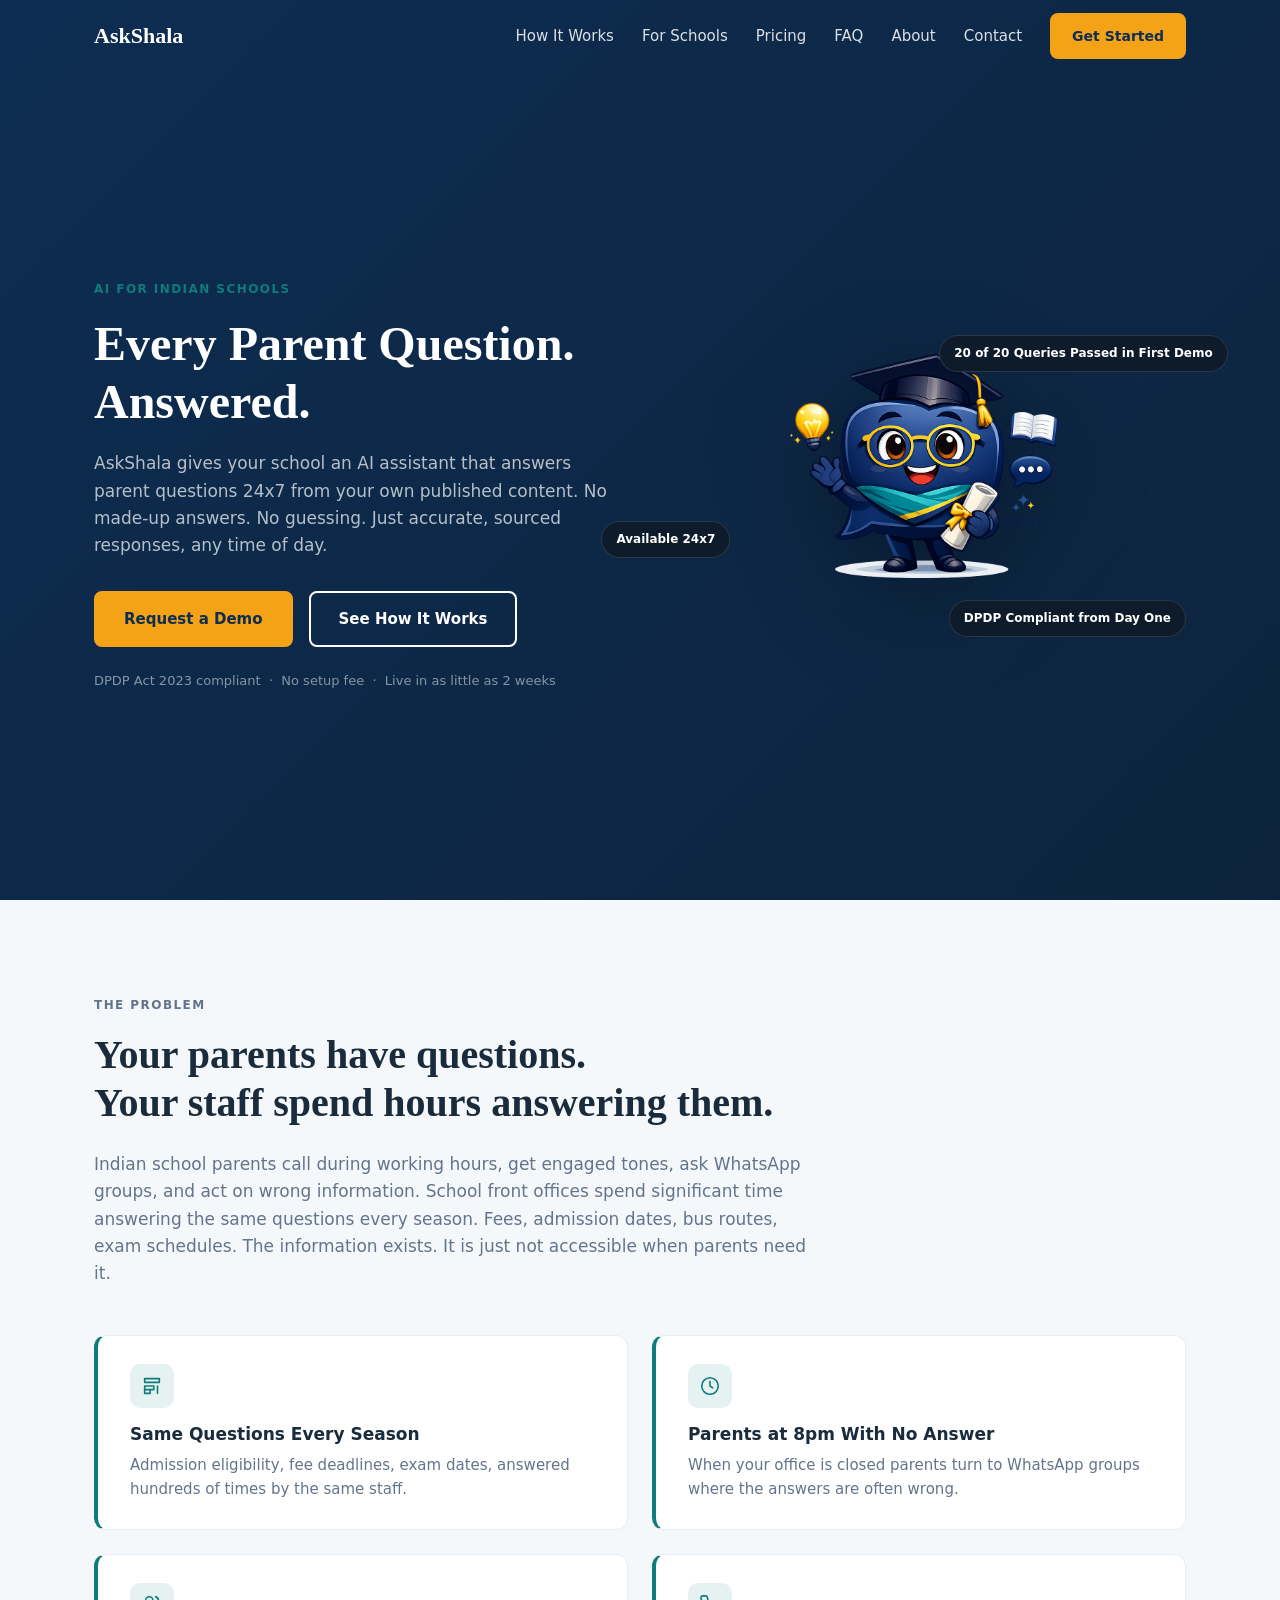
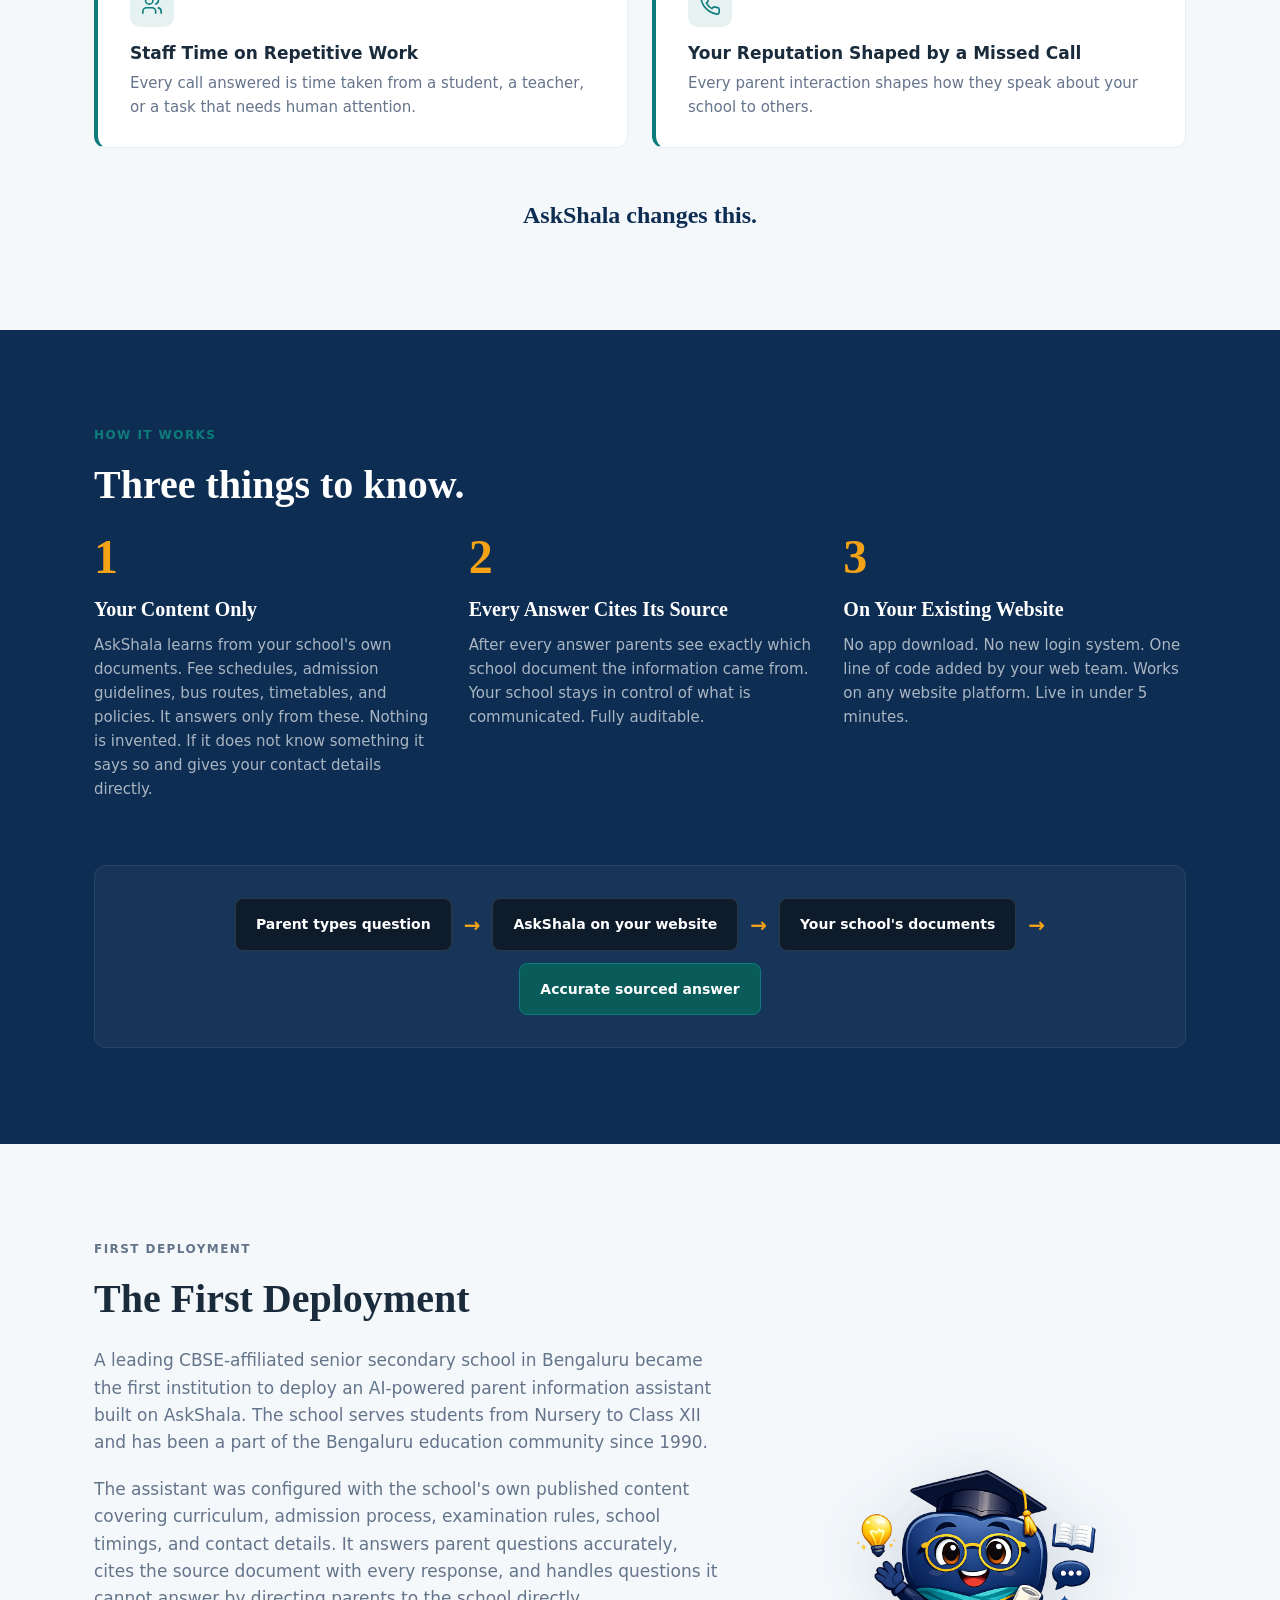
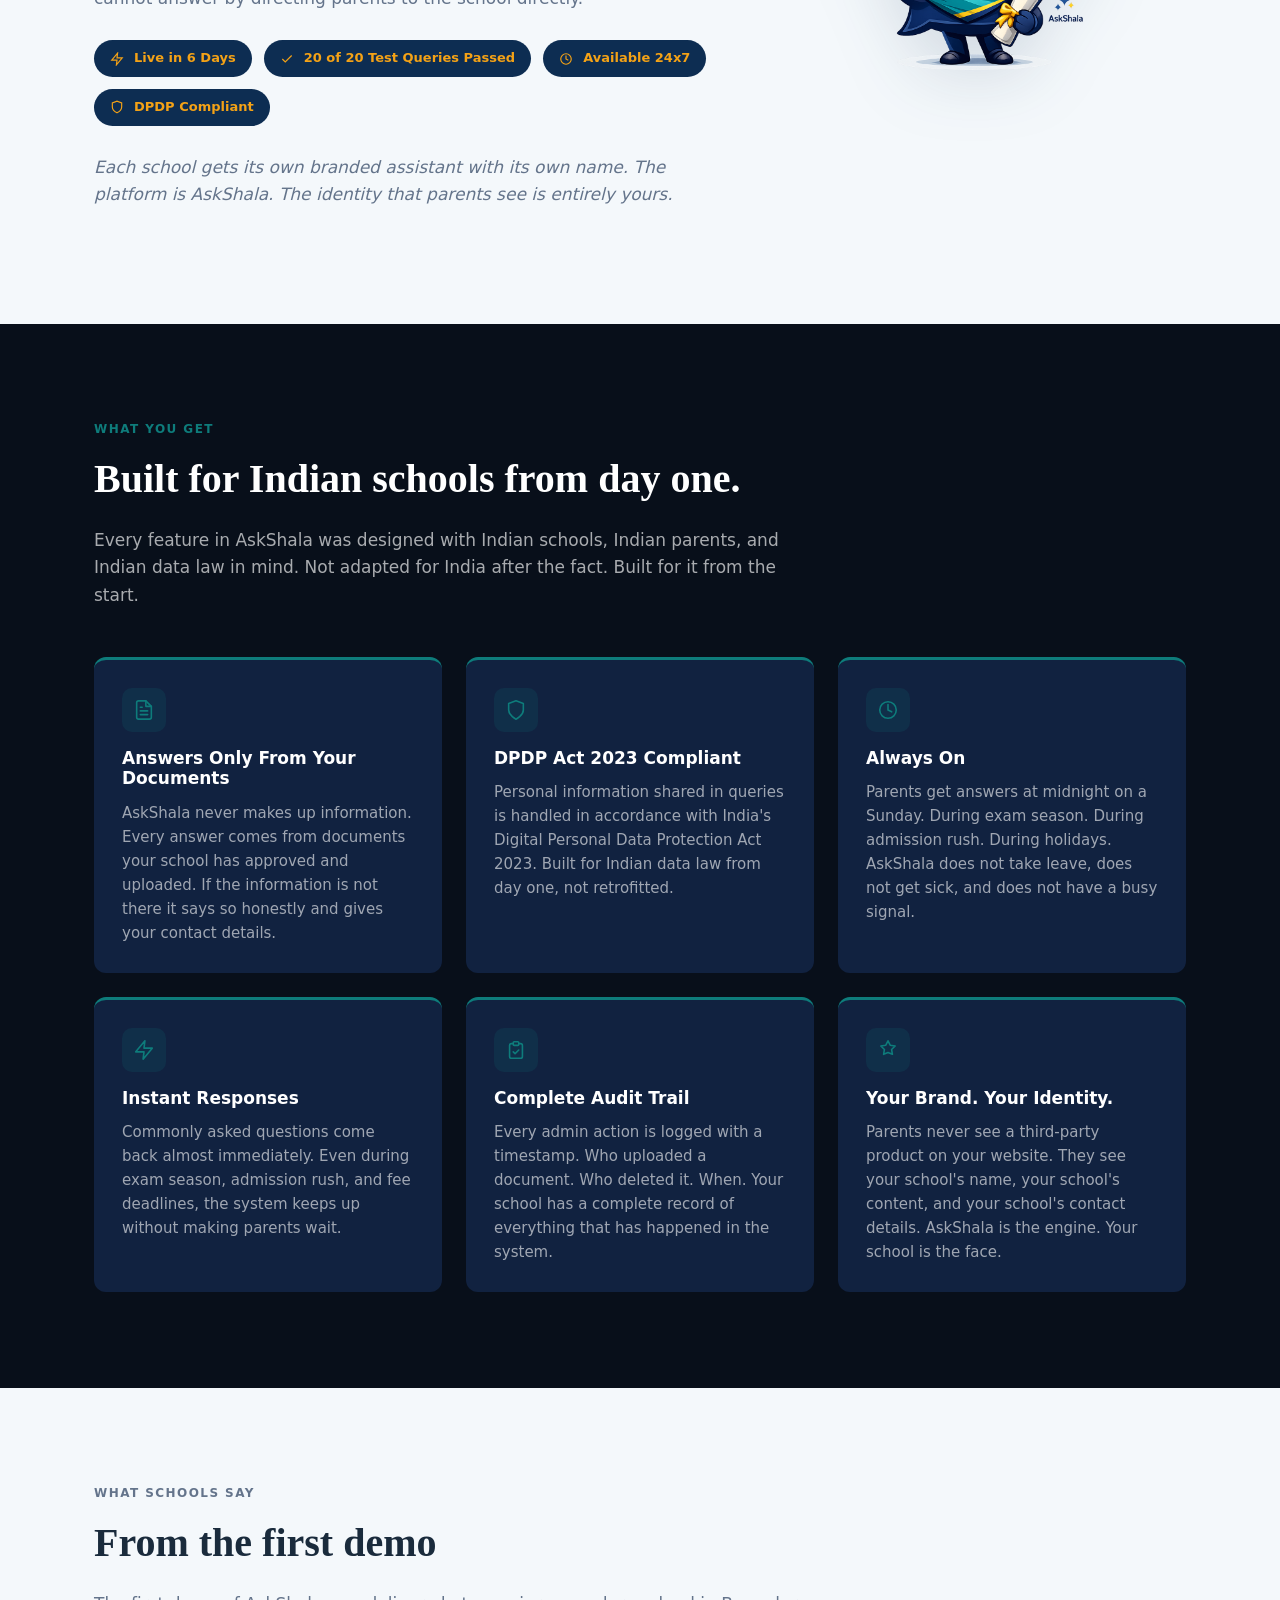
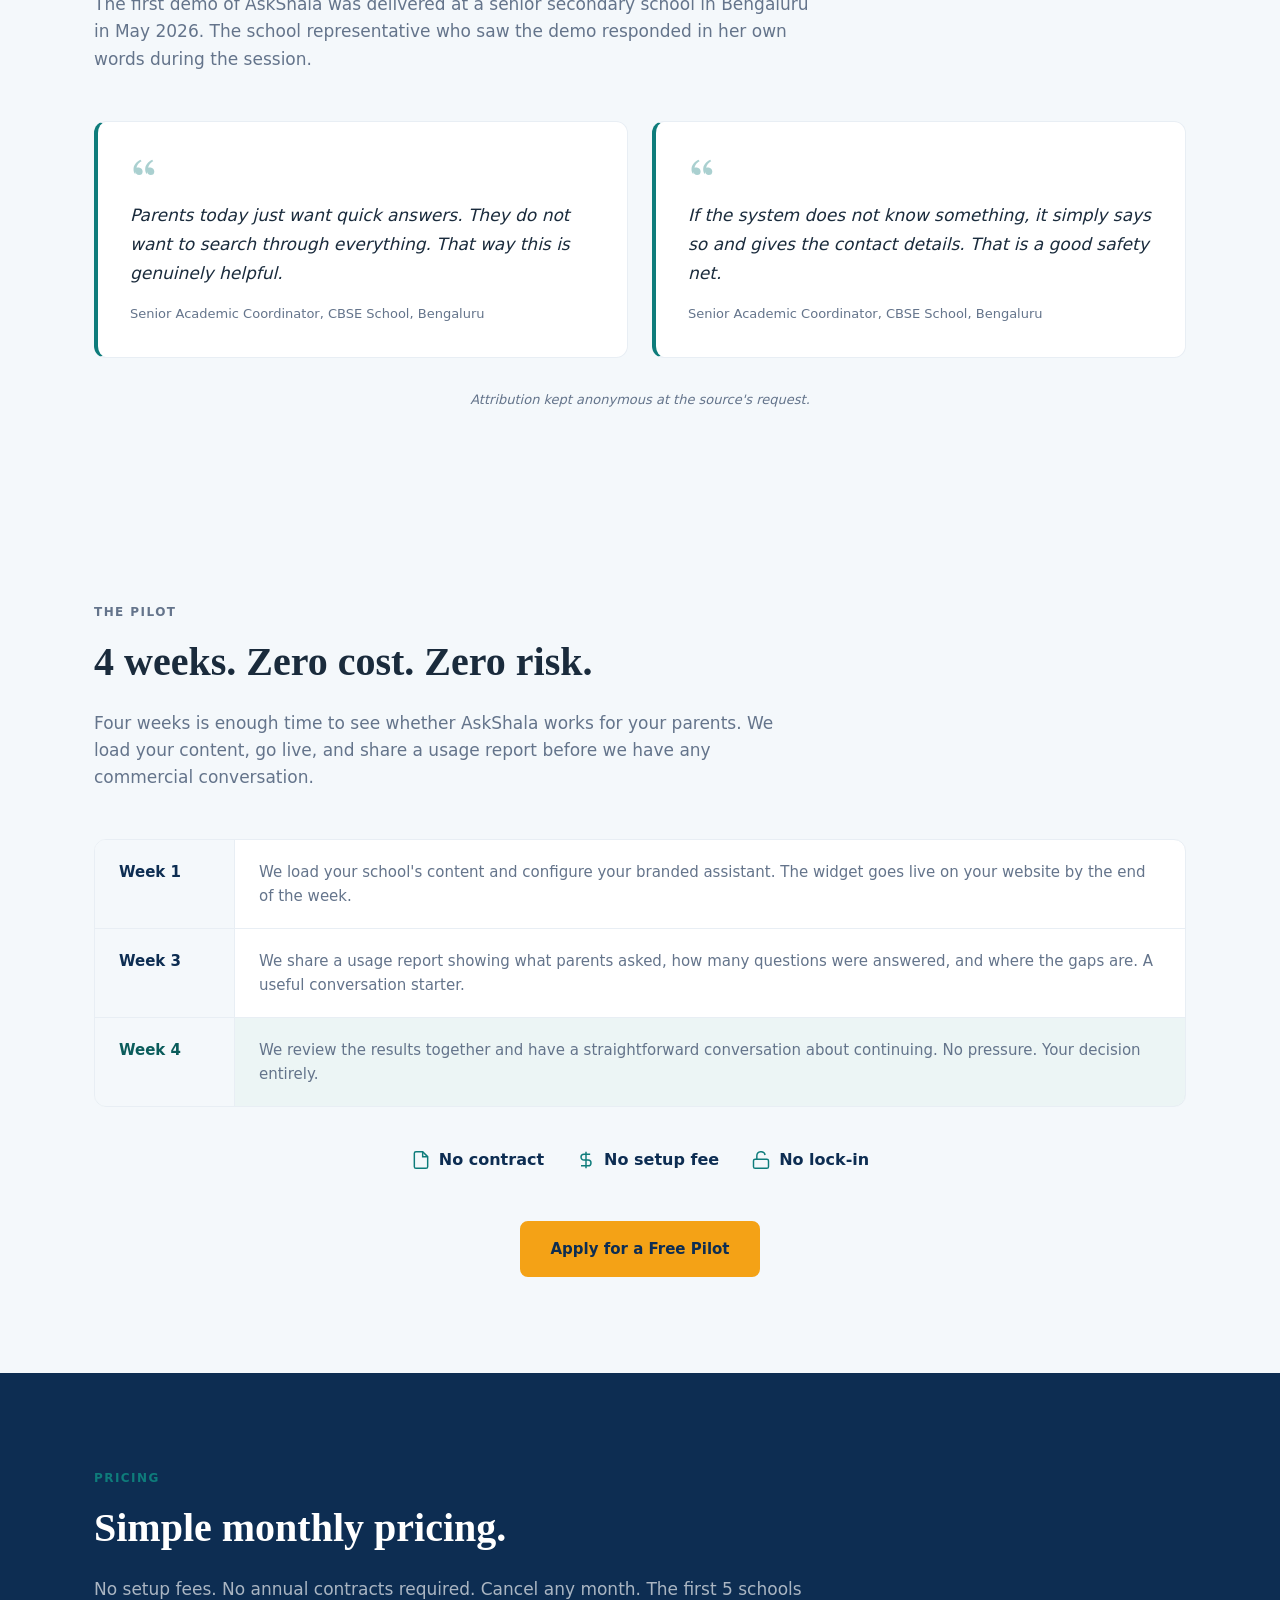
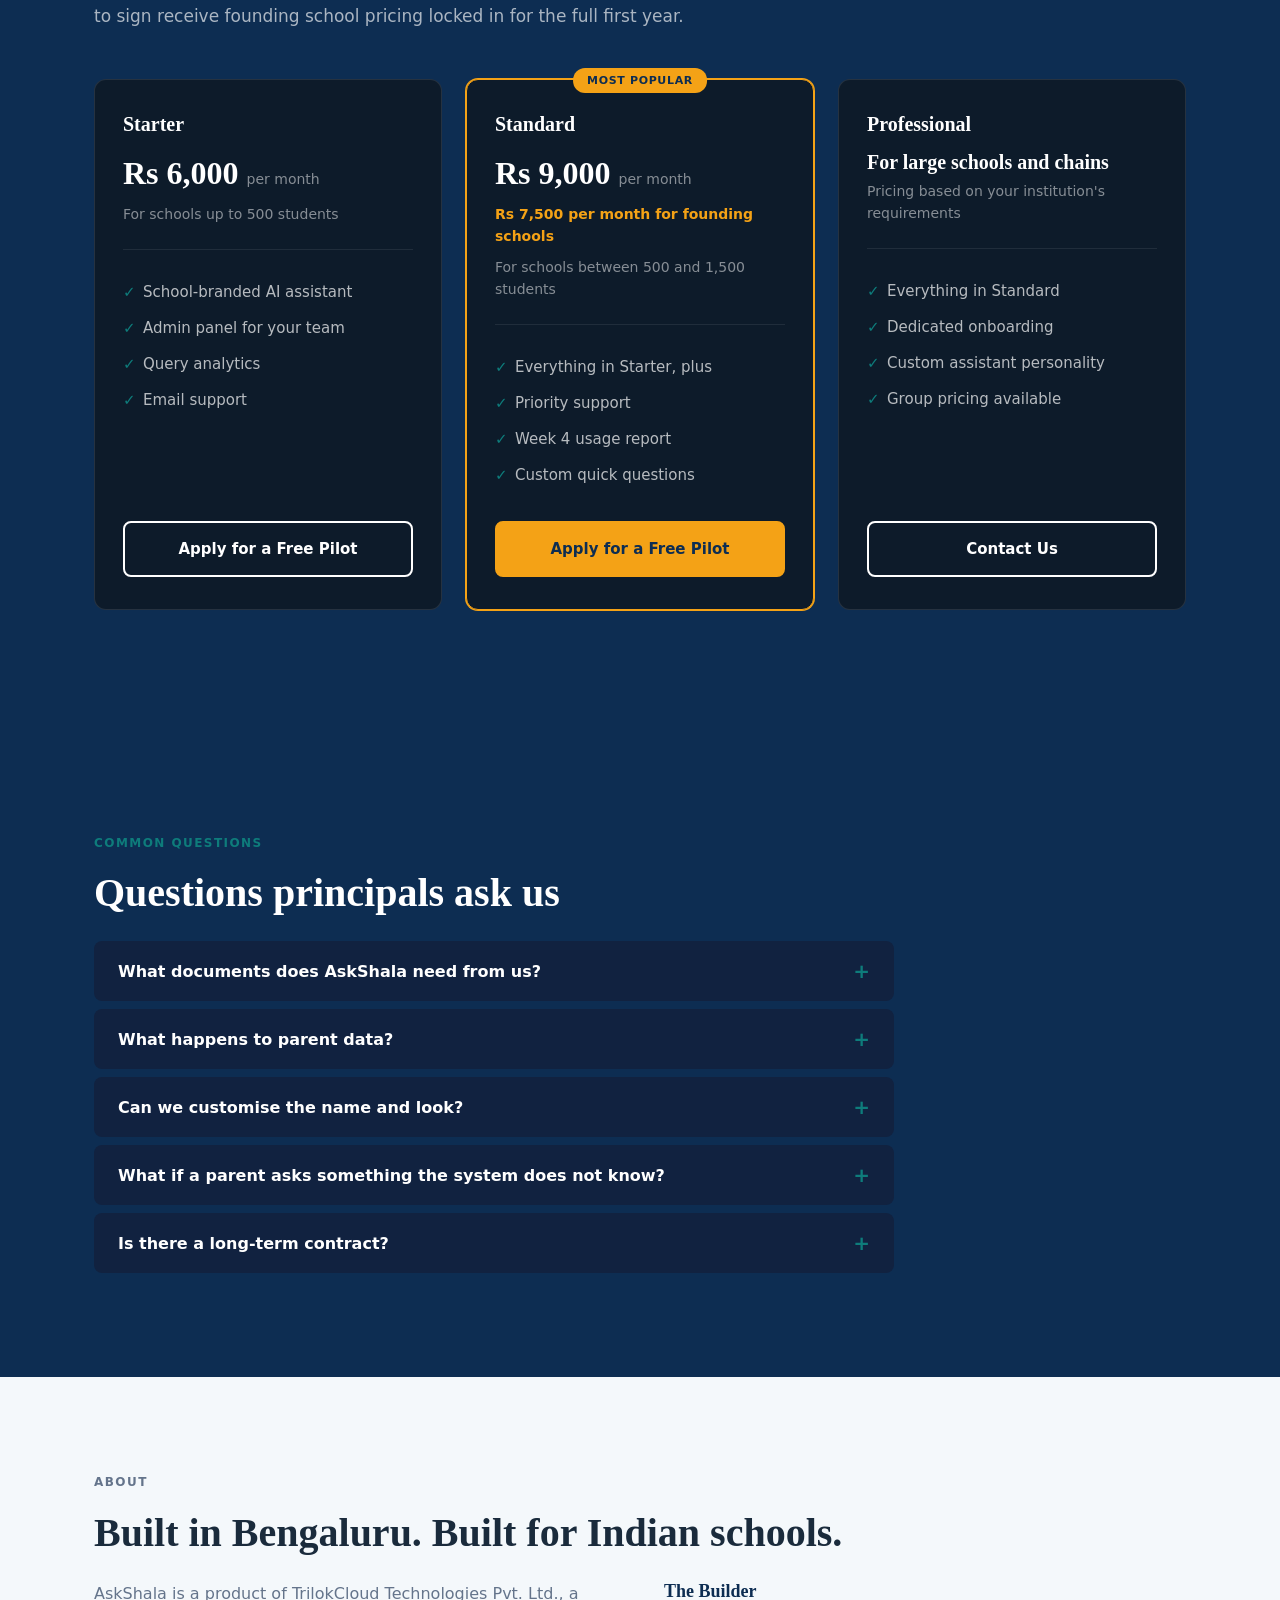
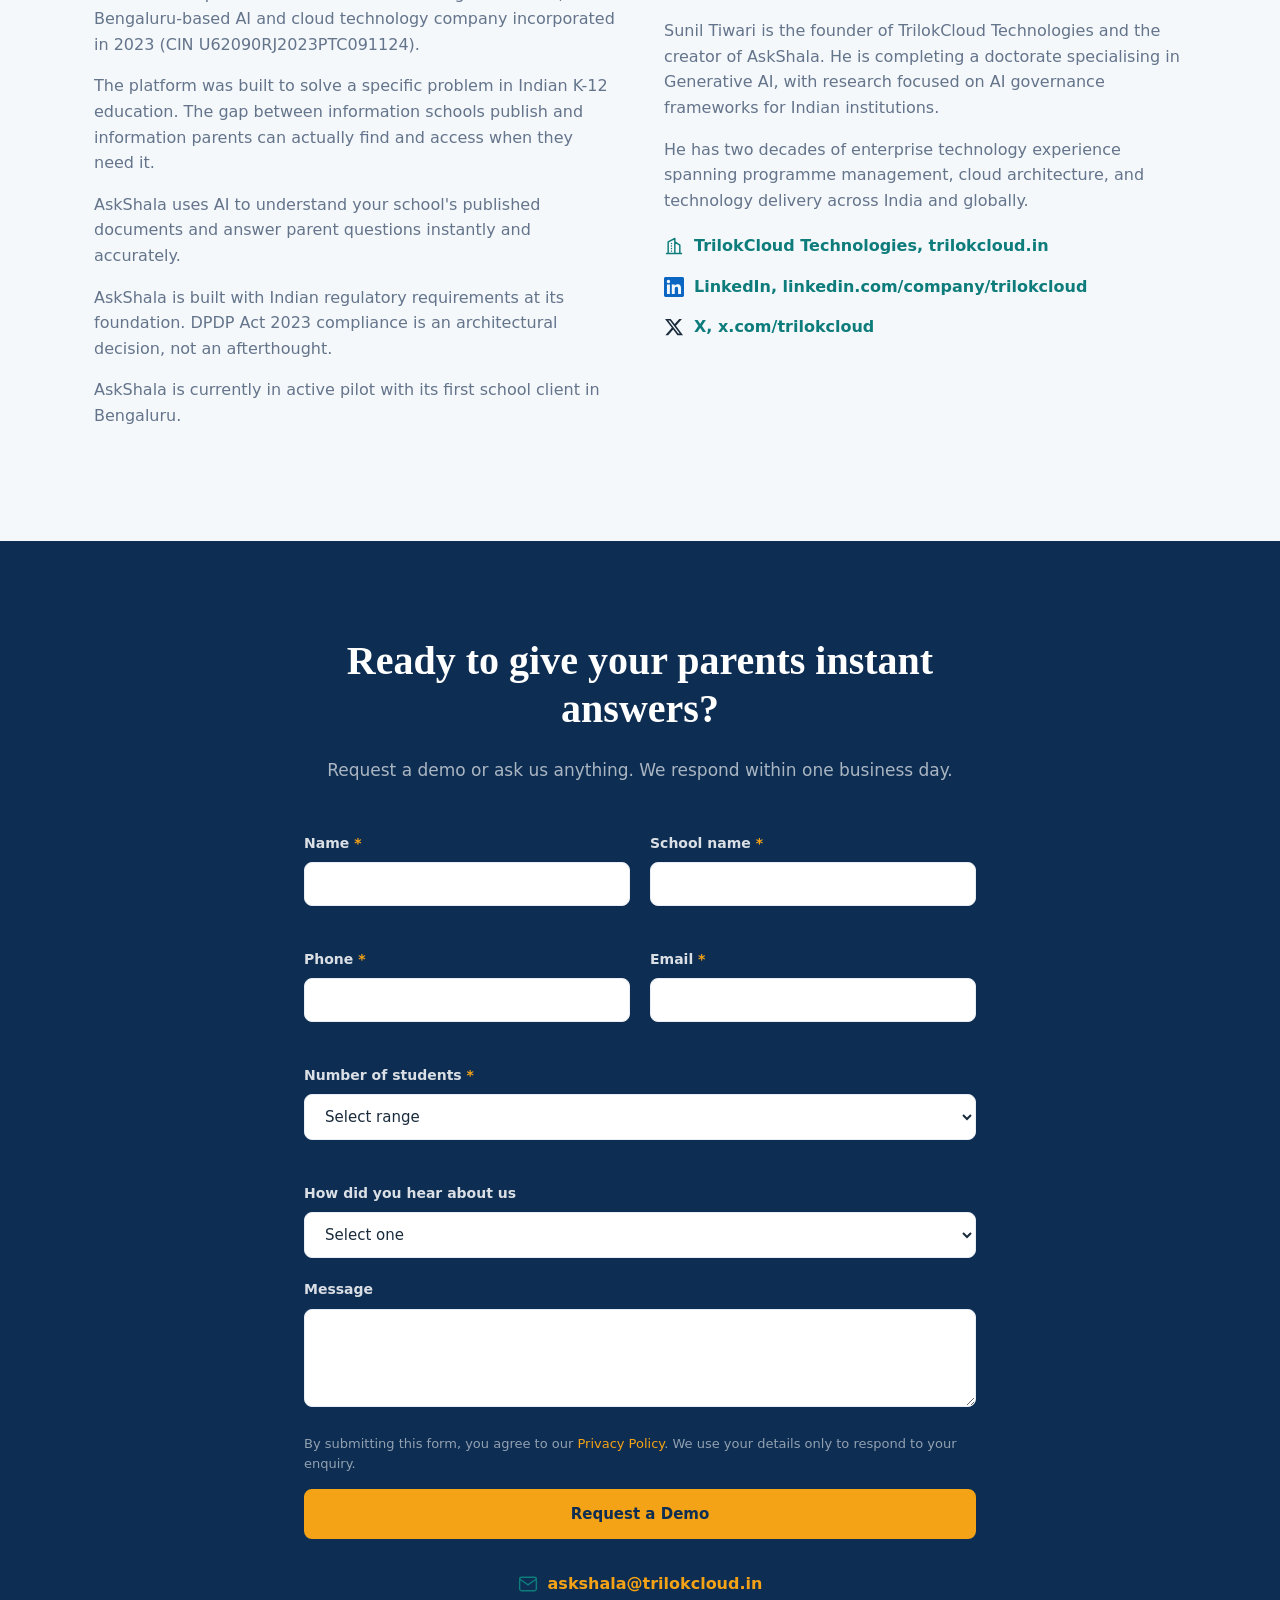
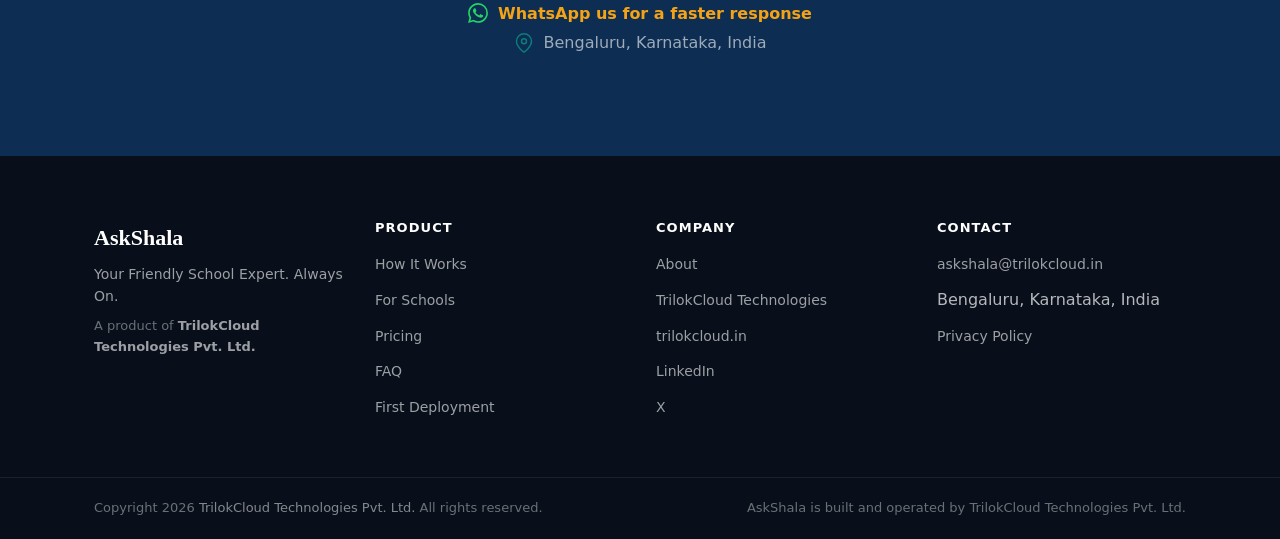
==== index.html @ 979c788d "Add TrilokCloud LinkedIn and X links to About and footer. Update LinkedIn URLs and include both prof" ====
<!DOCTYPE html>
<html lang="en">
<head>
  <meta charset="UTF-8">
  <meta name="viewport" content="width=device-width, initial-scale=1.0">
  <meta name="description" content="AskShala gives Indian schools an AI assistant that answers parent questions 24x7 from your own published content. DPDP Act 2023 compliant.">
  <meta name="keywords" content="AskShala, school chatbot India, parent communication, school FAQ assistant, DPDP compliant, TrilokCloud">
  <meta name="author" content="TrilokCloud Technologies Pvt. Ltd.">
  <meta name="robots" content="index, follow">
  <meta name="theme-color" content="#0D2D52">
  <link rel="canonical" href="https://askshala.in/">

  <meta property="og:type" content="website">
  <meta property="og:url" content="https://askshala.in/">
  <meta property="og:title" content="AskShala | Your Friendly School Expert. Always On.">
  <meta property="og:description" content="Give parents instant answers from your school's own documents. 24x7, DPDP Act 2023 compliant, built for Indian schools.">
  <meta property="og:image" content="https://askshala.in/assets/oxford-buddy-mascot.png">
  <meta property="og:locale" content="en_IN">
  <meta property="og:site_name" content="AskShala">

  <meta name="twitter:card" content="summary_large_image">
  <meta name="twitter:title" content="AskShala | Your Friendly School Expert. Always On.">
  <meta name="twitter:description" content="Give parents instant answers from your school's own documents. 24x7, DPDP Act 2023 compliant, built for Indian schools.">
  <meta name="twitter:image" content="https://askshala.in/assets/oxford-buddy-mascot.png">

  <title>AskShala | Your Friendly School Expert. Always On.</title>
  <link rel="icon" href="assets/favicon.ico" type="image/x-icon">
  <link rel="stylesheet" href="style.css">

  <script type="application/ld+json">
  {
    "@context": "https://schema.org",
    "@graph": [
      {
        "@type": "Organization",
        "@id": "https://askshala.in/#organization",
        "name": "AskShala",
        "url": "https://askshala.in/",
        "logo": "https://askshala.in/assets/oxford-buddy-mascot.png",
        "email": "askshala@trilokcloud.in",
        "sameAs": [
          "https://www.linkedin.com/company/trilokcloud",
          "https://x.com/trilokcloud"
        ],
        "parentOrganization": {
          "@type": "Organization",
          "name": "TrilokCloud Technologies Pvt. Ltd.",
          "url": "https://trilokcloud.in/"
        },
        "address": {
          "@type": "PostalAddress",
          "addressLocality": "Bengaluru",
          "addressRegion": "Karnataka",
          "addressCountry": "IN"
        }
      },
      {
        "@type": "WebSite",
        "@id": "https://askshala.in/#website",
        "url": "https://askshala.in/",
        "name": "AskShala",
        "publisher": { "@id": "https://askshala.in/#organization" }
      },
      {
        "@type": "SoftwareApplication",
        "name": "AskShala",
        "applicationCategory": "BusinessApplication",
        "operatingSystem": "Web",
        "description": "AI school information assistant that answers parent questions from school-published documents.",
        "offers": {
          "@type": "Offer",
          "priceCurrency": "INR",
          "price": "6000",
          "description": "Starter plan from Rs 6,000 per month"
        },
        "provider": { "@id": "https://askshala.in/#organization" }
      }
    ]
  }
  </script>
</head>
<body>

  <!-- SECTION 1 — NAVIGATION -->
  <header class="site-header" id="site-header">
    <nav class="nav container" aria-label="Main navigation">
      <a href="#" class="nav__logo">AskShala</a>

      <button class="nav__toggle" id="nav-toggle" aria-expanded="false" aria-controls="nav-menu" aria-label="Open menu">
        <span class="nav__toggle-bar"></span>
        <span class="nav__toggle-bar"></span>
        <span class="nav__toggle-bar"></span>
      </button>

      <ul class="nav__menu" id="nav-menu">
        <li><a href="#how-it-works" class="nav__link" data-section="how-it-works">How It Works</a></li>
        <li><a href="#for-schools" class="nav__link" data-section="for-schools">For Schools</a></li>
        <li><a href="#pricing" class="nav__link" data-section="pricing">Pricing</a></li>
        <li><a href="#faq" class="nav__link" data-section="faq">FAQ</a></li>
        <li><a href="#about" class="nav__link" data-section="about">About</a></li>
        <li><a href="#contact" class="nav__link" data-section="contact">Contact</a></li>
        <li><a href="#contact" class="btn btn--primary btn--nav">Get Started</a></li>
      </ul>
    </nav>
  </header>

  <main>

    <!-- SECTION 2 — HERO -->
    <section class="hero" id="hero" aria-labelledby="hero-heading">
      <div class="hero__bg" aria-hidden="true"></div>
      <div class="container hero__inner">
        <div class="hero__visual">
          <img
            src="assets/oxford-buddy-mascot.png"
            alt="AskShala AI school assistant mascot, a friendly navy blue chat bubble character with a graduation cap, gold-rimmed glasses, and teal scarf"
            class="hero__mascot"
            width="360"
            height="360"
          >
          <ul class="hero__chips" aria-label="Key highlights">
            <li class="hero__chip hero__chip--1">20 of 20 Queries Passed in First Demo</li>
            <li class="hero__chip hero__chip--2">Available 24x7</li>
            <li class="hero__chip hero__chip--3">DPDP Compliant from Day One</li>
          </ul>
        </div>

        <div class="hero__content">
          <p class="section-label section-label--teal">AI FOR INDIAN SCHOOLS</p>
          <h1 id="hero-heading" class="hero__heading">Every Parent Question.<br>Answered.</h1>
          <p class="hero__subtext">AskShala gives your school an AI assistant that answers parent questions 24x7 from your own published content. No made-up answers. No guessing. Just accurate, sourced responses, any time of day.</p>
          <div class="hero__actions">
            <a href="#contact" class="btn btn--primary">Request a Demo</a>
            <a href="#how-it-works" class="btn btn--outline">See How It Works</a>
          </div>
          <p class="hero__trust">DPDP Act 2023 compliant &nbsp;·&nbsp; No setup fee &nbsp;·&nbsp; Live in as little as 2 weeks</p>
        </div>
      </div>
    </section>

    <!-- SECTION 3 — THE PROBLEM -->
    <section class="section section--light fade-in" id="problem" aria-labelledby="problem-heading">
      <div class="container">
        <p class="section-label">THE PROBLEM</p>
        <h2 id="problem-heading" class="section-heading">Your parents have questions.<br>Your staff spend hours answering them.</h2>
        <p class="section-intro">Indian school parents call during working hours, get engaged tones, ask WhatsApp groups, and act on wrong information. School front offices spend significant time answering the same questions every season. Fees, admission dates, bus routes, exam schedules. The information exists. It is just not accessible when parents need it.</p>

        <div class="problem-grid">
          <article class="problem-card">
            <div class="card-icon card-icon--light" aria-hidden="true">
              <svg class="icon" viewBox="0 0 24 24" fill="none" stroke="currentColor" stroke-width="1.75" stroke-linecap="round" stroke-linejoin="round"><path d="M4 4h16v4H4zM4 12h10v4H4zM4 20h6v-4H4z"/><path d="M18 12v8"/></svg>
            </div>
            <h3 class="problem-card__title">Same Questions Every Season</h3>
            <p class="problem-card__body">Admission eligibility, fee deadlines, exam dates, answered hundreds of times by the same staff.</p>
          </article>
          <article class="problem-card">
            <div class="card-icon card-icon--light" aria-hidden="true">
              <svg class="icon" viewBox="0 0 24 24" fill="none" stroke="currentColor" stroke-width="1.75" stroke-linecap="round" stroke-linejoin="round"><circle cx="12" cy="12" r="9"/><path d="M12 7v5l3 2"/></svg>
            </div>
            <h3 class="problem-card__title">Parents at 8pm With No Answer</h3>
            <p class="problem-card__body">When your office is closed parents turn to WhatsApp groups where the answers are often wrong.</p>
          </article>
          <article class="problem-card">
            <div class="card-icon card-icon--light" aria-hidden="true">
              <svg class="icon" viewBox="0 0 24 24" fill="none" stroke="currentColor" stroke-width="1.75" stroke-linecap="round" stroke-linejoin="round"><path d="M16 21v-2a4 4 0 0 0-4-4H6a4 4 0 0 0-4 4v2"/><circle cx="9" cy="7" r="4"/><path d="M22 21v-2a4 4 0 0 0-3-3.87M16 3.13a4 4 0 0 1 0 7.75"/></svg>
            </div>
            <h3 class="problem-card__title">Staff Time on Repetitive Work</h3>
            <p class="problem-card__body">Every call answered is time taken from a student, a teacher, or a task that needs human attention.</p>
          </article>
          <article class="problem-card">
            <div class="card-icon card-icon--light" aria-hidden="true">
              <svg class="icon" viewBox="0 0 24 24" fill="none" stroke="currentColor" stroke-width="1.75" stroke-linecap="round" stroke-linejoin="round"><path d="M22 16.92v3a2 2 0 0 1-2.18 2 19.79 19.79 0 0 1-8.63-3.07 19.5 19.5 0 0 1-6-6 19.79 19.79 0 0 1-3.07-8.67A2 2 0 0 1 4.11 2h3a2 2 0 0 1 2 1.72c.127.96.361 1.903.7 2.81a2 2 0 0 1-.45 2.11L8.09 9.91a16 16 0 0 0 6 6l1.27-1.27a2 2 0 0 1 2.11-.45c.907.339 1.85.573 2.81.7A2 2 0 0 1 22 16.92z"/></svg>
            </div>
            <h3 class="problem-card__title">Your Reputation Shaped by a Missed Call</h3>
            <p class="problem-card__body">Every parent interaction shapes how they speak about your school to others.</p>
          </article>
        </div>

        <p class="problem-statement">AskShala changes this.</p>
      </div>
    </section>

    <!-- SECTION 4 — HOW IT WORKS -->
    <section class="section section--dark fade-in" id="how-it-works" aria-labelledby="how-heading">
      <div class="container">
        <p class="section-label section-label--teal">HOW IT WORKS</p>
        <h2 id="how-heading" class="section-heading section-heading--light">Three things to know.</h2>

        <ol class="steps">
          <li class="step">
            <span class="step__number" aria-hidden="true">1</span>
            <h3 class="step__title">Your Content Only</h3>
            <p class="step__body">AskShala learns from your school's own documents. Fee schedules, admission guidelines, bus routes, timetables, and policies. It answers only from these. Nothing is invented. If it does not know something it says so and gives your contact details directly.</p>
          </li>
          <li class="step">
            <span class="step__number" aria-hidden="true">2</span>
            <h3 class="step__title">Every Answer Cites Its Source</h3>
            <p class="step__body">After every answer parents see exactly which school document the information came from. Your school stays in control of what is communicated. Fully auditable.</p>
          </li>
          <li class="step">
            <span class="step__number" aria-hidden="true">3</span>
            <h3 class="step__title">On Your Existing Website</h3>
            <p class="step__body">No app download. No new login system. One line of code added by your web team. Works on any website platform. Live in under 5 minutes.</p>
          </li>
        </ol>

        <div class="flow" aria-label="How a parent question is answered">
          <div class="flow__item">Parent types question</div>
          <span class="flow__arrow" aria-hidden="true">→</span>
          <div class="flow__item">AskShala on your website</div>
          <span class="flow__arrow" aria-hidden="true">→</span>
          <div class="flow__item">Your school's documents</div>
          <span class="flow__arrow" aria-hidden="true">→</span>
          <div class="flow__item flow__item--highlight">Accurate sourced answer</div>
        </div>
      </div>
    </section>

    <!-- SECTION 5 — FIRST DEPLOYMENT -->
    <section class="section section--light fade-in" id="for-schools" aria-labelledby="deployment-heading">
      <div class="container deployment">
        <p class="section-label">FIRST DEPLOYMENT</p>
        <h2 id="deployment-heading" class="section-heading">The First Deployment</h2>

        <div class="deployment__grid">
          <div class="deployment__text">
            <p>A leading CBSE-affiliated senior secondary school in Bengaluru became the first institution to deploy an AI-powered parent information assistant built on AskShala. The school serves students from Nursery to Class XII and has been a part of the Bengaluru education community since 1990.</p>
            <p>The assistant was configured with the school's own published content covering curriculum, admission process, examination rules, school timings, and contact details. It answers parent questions accurately, cites the source document with every response, and handles questions it cannot answer by directing parents to the school directly.</p>

            <ul class="deployment__chips" aria-label="First deployment results">
              <li><svg class="icon icon--inline" viewBox="0 0 24 24" fill="none" stroke="currentColor" stroke-width="2" aria-hidden="true"><path d="M13 2L3 14h9l-1 8 10-12h-9l1-8z"/></svg> Live in 6 Days</li>
              <li><svg class="icon icon--inline" viewBox="0 0 24 24" fill="none" stroke="currentColor" stroke-width="2" aria-hidden="true"><path d="M20 6L9 17l-5-5"/></svg> 20 of 20 Test Queries Passed</li>
              <li><svg class="icon icon--inline" viewBox="0 0 24 24" fill="none" stroke="currentColor" stroke-width="2" aria-hidden="true"><circle cx="12" cy="12" r="9"/><path d="M12 6v6l4 2"/></svg> Available 24x7</li>
              <li><svg class="icon icon--inline" viewBox="0 0 24 24" fill="none" stroke="currentColor" stroke-width="2" aria-hidden="true"><path d="M12 22s8-4 8-10V5l-8-3-8 3v7c0 6 8 10 8 10z"/></svg> DPDP Compliant</li>
            </ul>

            <p class="deployment__note">Each school gets its own branded assistant with its own name. The platform is AskShala. The identity that parents see is entirely yours.</p>
          </div>

          <div class="deployment__visual">
            <img
              src="assets/oxford-buddy-mascot.png"
              alt="AskShala AI school assistant mascot"
              class="deployment__mascot"
              width="320"
              height="320"
            >
          </div>
        </div>
      </div>
    </section>

    <!-- SECTION 6 — FEATURES -->
    <section class="section section--darker fade-in" id="features" aria-labelledby="features-heading">
      <div class="container">
        <p class="section-label section-label--teal">WHAT YOU GET</p>
        <h2 id="features-heading" class="section-heading section-heading--light">Built for Indian schools from day one.</h2>
        <p class="section-intro section-intro--dark">Every feature in AskShala was designed with Indian schools, Indian parents, and Indian data law in mind. Not adapted for India after the fact. Built for it from the start.</p>

        <div class="features-grid">
          <article class="feature-card">
            <div class="card-icon card-icon--dark" aria-hidden="true">
              <svg class="icon" viewBox="0 0 24 24" fill="none" stroke="currentColor" stroke-width="1.75" stroke-linecap="round" stroke-linejoin="round"><path d="M14 2H6a2 2 0 0 0-2 2v16a2 2 0 0 0 2 2h12a2 2 0 0 0 2-2V8z"/><path d="M14 2v6h6M16 13H8M16 17H8M10 9H8"/></svg>
            </div>
            <h3 class="feature-card__title">Answers Only From Your Documents</h3>
            <p class="feature-card__body">AskShala never makes up information. Every answer comes from documents your school has approved and uploaded. If the information is not there it says so honestly and gives your contact details.</p>
          </article>
          <article class="feature-card">
            <div class="card-icon card-icon--dark" aria-hidden="true">
              <svg class="icon" viewBox="0 0 24 24" fill="none" stroke="currentColor" stroke-width="1.75" stroke-linecap="round" stroke-linejoin="round"><path d="M12 22s8-4 8-10V5l-8-3-8 3v7c0 6 8 10 8 10z"/></svg>
            </div>
            <h3 class="feature-card__title">DPDP Act 2023 Compliant</h3>
            <p class="feature-card__body">Personal information shared in queries is handled in accordance with India's Digital Personal Data Protection Act 2023. Built for Indian data law from day one, not retrofitted.</p>
          </article>
          <article class="feature-card">
            <div class="card-icon card-icon--dark" aria-hidden="true">
              <svg class="icon" viewBox="0 0 24 24" fill="none" stroke="currentColor" stroke-width="1.75" stroke-linecap="round" stroke-linejoin="round"><circle cx="12" cy="12" r="9"/><path d="M12 6v6l4 2"/></svg>
            </div>
            <h3 class="feature-card__title">Always On</h3>
            <p class="feature-card__body">Parents get answers at midnight on a Sunday. During exam season. During admission rush. During holidays. AskShala does not take leave, does not get sick, and does not have a busy signal.</p>
          </article>
          <article class="feature-card">
            <div class="card-icon card-icon--dark" aria-hidden="true">
              <svg class="icon" viewBox="0 0 24 24" fill="none" stroke="currentColor" stroke-width="1.75" stroke-linecap="round" stroke-linejoin="round"><path d="M13 2L3 14h9l-1 8 10-12h-9l1-8z"/></svg>
            </div>
            <h3 class="feature-card__title">Instant Responses</h3>
            <p class="feature-card__body">Commonly asked questions come back almost immediately. Even during exam season, admission rush, and fee deadlines, the system keeps up without making parents wait.</p>
          </article>
          <article class="feature-card">
            <div class="card-icon card-icon--dark" aria-hidden="true">
              <svg class="icon" viewBox="0 0 24 24" fill="none" stroke="currentColor" stroke-width="1.75" stroke-linecap="round" stroke-linejoin="round"><path d="M9 5H7a2 2 0 0 0-2 2v12a2 2 0 0 0 2 2h10a2 2 0 0 0 2-2V7a2 2 0 0 0-2-2h-2"/><rect x="9" y="3" width="6" height="4" rx="1"/><path d="M9 14l2 2 4-4"/></svg>
            </div>
            <h3 class="feature-card__title">Complete Audit Trail</h3>
            <p class="feature-card__body">Every admin action is logged with a timestamp. Who uploaded a document. Who deleted it. When. Your school has a complete record of everything that has happened in the system.</p>
          </article>
          <article class="feature-card">
            <div class="card-icon card-icon--dark" aria-hidden="true">
              <svg class="icon" viewBox="0 0 24 24" fill="none" stroke="currentColor" stroke-width="1.75" stroke-linecap="round" stroke-linejoin="round"><path d="M12 2l2.4 4.8 5.4.8-3.9 3.8.9 5.3L12 14.8 7.2 16.7l.9-5.3L4.2 7.6l5.4-.8L12 2z"/></svg>
            </div>
            <h3 class="feature-card__title">Your Brand. Your Identity.</h3>
            <p class="feature-card__body">Parents never see a third-party product on your website. They see your school's name, your school's content, and your school's contact details. AskShala is the engine. Your school is the face.</p>
          </article>
        </div>
      </div>
    </section>

    <!-- TESTIMONIALS -->
    <section class="section section--light fade-in" id="testimonials" aria-labelledby="testimonials-heading">
      <div class="container">
        <p class="section-label">WHAT SCHOOLS SAY</p>
        <h2 id="testimonials-heading" class="section-heading">From the first demo</h2>
        <p class="section-intro">The first demo of AskShala was delivered at a senior secondary school in Bengaluru in May 2026. The school representative who saw the demo responded in her own words during the session.</p>

        <div class="testimonials-grid">
          <blockquote class="testimonial-card">
            <svg class="icon icon--quote" viewBox="0 0 24 24" fill="currentColor" aria-hidden="true"><path d="M4.583 17.321C3.553 16.227 3 15 3 13.011c0-3.5 2.457-6.637 6.03-8.188l.893 1.378c-3.335 1.804-3.987 4.145-4.247 5.621.537-.278 1.24-.375 1.929-.311 1.804.167 3.226 1.648 3.226 3.489a3.016 3.016 0 0 1-3.016 3.016c-1.798 0-3.016-1.134-3.232-2.705zM14.583 17.321c-1.03-1.094-1.583-2.321-1.583-4.31 0-3.5 2.457-6.637 6.03-8.188l.893 1.378c-3.335 1.804-3.987 4.145-4.247 5.621.537-.278 1.24-.375 1.929-.311 1.804.167 3.226 1.648 3.226 3.489a3.016 3.016 0 0 1-3.016 3.016c-1.798 0-3.016-1.134-3.232-2.705z"/></svg>
            <p class="testimonial-card__quote">Parents today just want quick answers. They do not want to search through everything. That way this is genuinely helpful.</p>
            <footer class="testimonial-card__attribution">Senior Academic Coordinator, CBSE School, Bengaluru</footer>
          </blockquote>
          <blockquote class="testimonial-card">
            <svg class="icon icon--quote" viewBox="0 0 24 24" fill="currentColor" aria-hidden="true"><path d="M4.583 17.321C3.553 16.227 3 15 3 13.011c0-3.5 2.457-6.637 6.03-8.188l.893 1.378c-3.335 1.804-3.987 4.145-4.247 5.621.537-.278 1.24-.375 1.929-.311 1.804.167 3.226 1.648 3.226 3.489a3.016 3.016 0 0 1-3.016 3.016c-1.798 0-3.016-1.134-3.232-2.705zM14.583 17.321c-1.03-1.094-1.583-2.321-1.583-4.31 0-3.5 2.457-6.637 6.03-8.188l.893 1.378c-3.335 1.804-3.987 4.145-4.247 5.621.537-.278 1.24-.375 1.929-.311 1.804.167 3.226 1.648 3.226 3.489a3.016 3.016 0 0 1-3.016 3.016c-1.798 0-3.016-1.134-3.232-2.705z"/></svg>
            <p class="testimonial-card__quote">If the system does not know something, it simply says so and gives the contact details. That is a good safety net.</p>
            <footer class="testimonial-card__attribution">Senior Academic Coordinator, CBSE School, Bengaluru</footer>
          </blockquote>
        </div>

        <p class="testimonials-note">Attribution kept anonymous at the source's request.</p>
      </div>
    </section>

    <!-- SECTION 7 — PILOT PROGRAMME -->
    <section class="section section--light fade-in" id="pilot" aria-labelledby="pilot-heading">
      <div class="container">
        <p class="section-label">THE PILOT</p>
        <h2 id="pilot-heading" class="section-heading">4 weeks. Zero cost. Zero risk.</h2>
        <p class="section-intro">Four weeks is enough time to see whether AskShala works for your parents. We load your content, go live, and share a usage report before we have any commercial conversation.</p>

        <div class="timeline" role="table" aria-label="Pilot programme timeline">
          <div class="timeline__row" role="row">
            <div class="timeline__week" role="cell">Week 1</div>
            <div class="timeline__detail" role="cell">We load your school's content and configure your branded assistant. The widget goes live on your website by the end of the week.</div>
          </div>
          <div class="timeline__row" role="row">
            <div class="timeline__week" role="cell">Week 3</div>
            <div class="timeline__detail" role="cell">We share a usage report showing what parents asked, how many questions were answered, and where the gaps are. A useful conversation starter.</div>
          </div>
          <div class="timeline__row timeline__row--highlight" role="row">
            <div class="timeline__week" role="cell">Week 4</div>
            <div class="timeline__detail" role="cell">We review the results together and have a straightforward conversation about continuing. No pressure. Your decision entirely.</div>
          </div>
        </div>

        <ul class="trust-points">
          <li><svg class="icon icon--trust" viewBox="0 0 24 24" fill="none" stroke="currentColor" stroke-width="1.75" aria-hidden="true"><path d="M14 2H6a2 2 0 0 0-2 2v16a2 2 0 0 0 2 2h12a2 2 0 0 0 2-2V8z"/><path d="M14 2v6h6"/></svg> No contract</li>
          <li><svg class="icon icon--trust" viewBox="0 0 24 24" fill="none" stroke="currentColor" stroke-width="1.75" aria-hidden="true"><path d="M12 2v20M17 5H9.5a3.5 3.5 0 0 0 0 7h5a3.5 3.5 0 0 1 0 7H6"/></svg> No setup fee</li>
          <li><svg class="icon icon--trust" viewBox="0 0 24 24" fill="none" stroke="currentColor" stroke-width="1.75" aria-hidden="true"><rect x="3" y="11" width="18" height="11" rx="2"/><path d="M7 11V7a5 5 0 0 1 9.9-1"/></svg> No lock-in</li>
        </ul>

        <div class="section-cta">
          <a href="#contact" class="btn btn--primary">Apply for a Free Pilot</a>
        </div>
      </div>
    </section>

    <!-- SECTION 8 — PRICING -->
    <section class="section section--dark fade-in" id="pricing" aria-labelledby="pricing-heading">
      <div class="container">
        <p class="section-label section-label--teal">PRICING</p>
        <h2 id="pricing-heading" class="section-heading section-heading--light">Simple monthly pricing.</h2>
        <p class="section-intro section-intro--dark">No setup fees. No annual contracts required. Cancel any month. The first 5 schools to sign receive founding school pricing locked in for the full first year.</p>

        <div class="pricing-grid">
          <article class="pricing-card">
            <h3 class="pricing-card__name">Starter</h3>
            <p class="pricing-card__price">Rs 6,000 <span class="pricing-card__period">per month</span></p>
            <p class="pricing-card__audience">For schools up to 500 students</p>
            <ul class="pricing-card__features">
              <li>School-branded AI assistant</li>
              <li>Admin panel for your team</li>
              <li>Query analytics</li>
              <li>Email support</li>
            </ul>
            <a href="#contact" class="btn btn--outline btn--block">Apply for a Free Pilot</a>
          </article>

          <article class="pricing-card pricing-card--featured">
            <span class="pricing-card__badge">Most Popular</span>
            <h3 class="pricing-card__name">Standard</h3>
            <p class="pricing-card__price">Rs 9,000 <span class="pricing-card__period">per month</span></p>
            <p class="pricing-card__founding">Rs 7,500 per month for founding schools</p>
            <p class="pricing-card__audience">For schools between 500 and 1,500 students</p>
            <ul class="pricing-card__features">
              <li>Everything in Starter, plus</li>
              <li>Priority support</li>
              <li>Week 4 usage report</li>
              <li>Custom quick questions</li>
            </ul>
            <a href="#contact" class="btn btn--primary btn--block">Apply for a Free Pilot</a>
          </article>

          <article class="pricing-card">
            <h3 class="pricing-card__name">Professional</h3>
            <p class="pricing-card__price pricing-card__price--contact">For large schools and chains</p>
            <p class="pricing-card__audience">Pricing based on your institution's requirements</p>
            <ul class="pricing-card__features">
              <li>Everything in Standard</li>
              <li>Dedicated onboarding</li>
              <li>Custom assistant personality</li>
              <li>Group pricing available</li>
            </ul>
            <a href="#contact" class="btn btn--outline btn--block">Contact Us</a>
          </article>
        </div>
      </div>
    </section>

    <!-- FAQ -->
    <section class="section section--dark fade-in" id="faq" aria-labelledby="faq-heading">
      <div class="container">
        <p class="section-label section-label--teal">COMMON QUESTIONS</p>
        <h2 id="faq-heading" class="section-heading section-heading--light">Questions principals ask us</h2>

        <div class="faq-list">
          <div class="faq-item">
            <button class="faq-question" type="button" aria-expanded="false">
              <span>What documents does AskShala need from us?</span>
              <span class="faq-indicator" aria-hidden="true">+</span>
            </button>
            <div class="faq-answer">
              <p>Any publicly available school documents work well. Fee schedules, admission guidelines, timetables, bus routes, contact information, curriculum details. PDF or Word format. Your admin person uploads them through a simple panel that needs no technical knowledge. The more relevant documents you provide the more questions the system can answer accurately.</p>
            </div>
          </div>

          <div class="faq-item">
            <button class="faq-question" type="button" aria-expanded="false">
              <span>What happens to parent data?</span>
              <span class="faq-indicator" aria-hidden="true">+</span>
            </button>
            <div class="faq-answer">
              <p>No parent personal information is stored alongside query content. Questions are anonymised in line with the DPDP Act 2023 before any retention takes place. We do not store names, phone numbers, email addresses, or any identifying information connected to a parent's query.</p>
            </div>
          </div>

          <div class="faq-item">
            <button class="faq-question" type="button" aria-expanded="false">
              <span>Can we customise the name and look?</span>
              <span class="faq-indicator" aria-hidden="true">+</span>
            </button>
            <div class="faq-answer">
              <p>Yes. Every school gets its own branded assistant with its own name, colours, and identity. Parents see their school on the screen, not a third-party product name.</p>
            </div>
          </div>

          <div class="faq-item">
            <button class="faq-question" type="button" aria-expanded="false">
              <span>What if a parent asks something the system does not know?</span>
              <span class="faq-indicator" aria-hidden="true">+</span>
            </button>
            <div class="faq-answer">
              <p>The system tells the parent clearly that it does not have that information, then gives your school phone number and email address directly. It never guesses. It never makes something up. That honesty is part of how it is built.</p>
            </div>
          </div>

          <div class="faq-item">
            <button class="faq-question" type="button" aria-expanded="false">
              <span>Is there a long-term contract?</span>
              <span class="faq-indicator" aria-hidden="true">+</span>
            </button>
            <div class="faq-answer">
              <p>No. It is a monthly subscription and you can cancel any month with no penalty. The pilot runs for 4 weeks at no charge. There is no obligation to continue. If you choose to move forward we agree commercial terms together at our week 4 review.</p>
            </div>
          </div>
        </div>
      </div>
    </section>

    <!-- SECTION 9 — ABOUT -->
    <section class="section section--light fade-in" id="about" aria-labelledby="about-heading">
      <div class="container">
        <p class="section-label">ABOUT</p>
        <h2 id="about-heading" class="section-heading">Built in Bengaluru. Built for Indian schools.</h2>

        <div class="about-grid">
          <div class="about-block">
            <h3 class="about-block__heading visually-hidden">About AskShala</h3>
            <p>AskShala is a product of TrilokCloud Technologies Pvt. Ltd., a Bengaluru-based AI and cloud technology company incorporated in 2023 (CIN U62090RJ2023PTC091124).</p>
            <p>The platform was built to solve a specific problem in Indian K-12 education. The gap between information schools publish and information parents can actually find and access when they need it.</p>
            <p>AskShala uses AI to understand your school's published documents and answer parent questions instantly and accurately.</p>
            <p>AskShala is built with Indian regulatory requirements at its foundation. DPDP Act 2023 compliance is an architectural decision, not an afterthought.</p>
            <p>AskShala is currently in active pilot with its first school client in Bengaluru.</p>
          </div>

          <div class="about-block">
            <h3 class="about-block__subheading">The Builder</h3>
            <p>Sunil Tiwari is the founder of TrilokCloud Technologies and the creator of AskShala. He is completing a doctorate specialising in Generative AI, with research focused on AI governance frameworks for Indian institutions.</p>
            <p>He has two decades of enterprise technology experience spanning programme management, cloud architecture, and technology delivery across India and globally.</p>
            <ul class="about-links">
              <li>
                <a href="https://trilokcloud.in" target="_blank" rel="noopener noreferrer">
                  <svg class="icon icon--about" viewBox="0 0 24 24" fill="none" stroke="currentColor" stroke-width="1.75" stroke-linecap="round" stroke-linejoin="round" aria-hidden="true"><path d="M3 21h18M5 21V7l8-4v18M19 21V11l-6-4"/><path d="M9 9v.01M9 12v.01M9 15v.01M9 18v.01"/></svg>
                  TrilokCloud Technologies, trilokcloud.in
                </a>
              </li>
              <li>
                <a href="https://www.linkedin.com/company/trilokcloud" target="_blank" rel="noopener noreferrer">
                  <svg class="icon icon--about icon--linkedin" viewBox="0 0 24 24" fill="currentColor" aria-hidden="true"><path d="M20.447 20.452h-3.554v-5.569c0-1.328-.027-3.037-1.852-3.037-1.853 0-2.136 1.445-2.136 2.939v5.667H9.351V9h3.414v1.561h.046c.477-.9 1.637-1.85 3.37-1.85 3.601 0 4.267 2.37 4.267 5.455v6.286zM5.337 7.433a2.062 2.062 0 0 1-2.063-2.065 2.064 2.064 0 1 1 2.063 2.065zm1.782 13.019H3.555V9h3.564v11.452zM22.225 0H1.771C.792 0 0 .774 0 1.729v20.542C0 23.227.792 24 1.771 24h20.451C23.2 24 24 23.227 24 22.271V1.729C24 .774 23.2 0 22.222 0h.003z"/></svg>
                  LinkedIn, linkedin.com/company/trilokcloud
                </a>
              </li>
              <li>
                <a href="https://x.com/trilokcloud" target="_blank" rel="noopener noreferrer">
                  <svg class="icon icon--about icon--x" viewBox="0 0 24 24" fill="currentColor" aria-hidden="true"><path d="M18.244 2.25h3.308l-7.227 8.26 8.502 11.24H16.17l-5.214-6.817L4.99 21.75H1.68l7.73-8.835L1.254 2.25H8.08l4.713 6.231zm-1.161 17.52h1.833L7.084 4.126H5.117z"/></svg>
                  X, x.com/trilokcloud
                </a>
              </li>
            </ul>
          </div>
        </div>
      </div>
    </section>

    <!-- SECTION 10 — CONTACT -->
    <section class="section section--dark fade-in" id="contact" aria-labelledby="contact-heading">
      <div class="container container--narrow">
        <h2 id="contact-heading" class="section-heading section-heading--light section-heading--center">Ready to give your parents instant answers?</h2>
        <p class="section-intro section-intro--dark section-intro--center">Request a demo or ask us anything. We respond within one business day.</p>

        <form class="contact-form" id="contact-form" novalidate>
          <div class="form-honeypot" aria-hidden="true">
            <label for="company_website">Company website</label>
            <input type="text" id="company_website" name="company_website" tabindex="-1" autocomplete="off">
          </div>

          <div class="form-row">
            <div class="form-group">
              <label for="name">Name <span class="required" aria-hidden="true">*</span></label>
              <input type="text" id="name" name="name" required autocomplete="name">
              <span class="form-error" id="error-name" role="alert"></span>
            </div>
            <div class="form-group">
              <label for="school">School name <span class="required" aria-hidden="true">*</span></label>
              <input type="text" id="school" name="school" required autocomplete="organization">
              <span class="form-error" id="error-school" role="alert"></span>
            </div>
          </div>

          <div class="form-row">
            <div class="form-group">
              <label for="phone">Phone <span class="required" aria-hidden="true">*</span></label>
              <input type="tel" id="phone" name="phone" required autocomplete="tel">
              <span class="form-error" id="error-phone" role="alert"></span>
            </div>
            <div class="form-group">
              <label for="email">Email <span class="required" aria-hidden="true">*</span></label>
              <input type="email" id="email" name="email" required autocomplete="email">
              <span class="form-error" id="error-email" role="alert"></span>
            </div>
          </div>

          <div class="form-group">
            <label for="students">Number of students <span class="required" aria-hidden="true">*</span></label>
            <select id="students" name="students" required>
              <option value="">Select range</option>
              <option value="under-500">Under 500</option>
              <option value="500-1000">500 to 1000</option>
              <option value="1000-2000">1000 to 2000</option>
              <option value="above-2000">Above 2000</option>
            </select>
            <span class="form-error" id="error-students" role="alert"></span>
          </div>

          <div class="form-group">
            <label for="referral_source">How did you hear about us</label>
            <select id="referral_source" name="referral_source">
              <option value="">Select one</option>
              <option value="referral">Referral from another school</option>
              <option value="linkedin">LinkedIn</option>
              <option value="google">Google search</option>
              <option value="direct">Direct contact from AskShala team</option>
              <option value="school-assistant">School assistant website</option>
              <option value="other">Other</option>
            </select>
          </div>

          <div class="form-group">
            <label for="message">Message</label>
            <textarea id="message" name="message" rows="4"></textarea>
          </div>

          <p class="form-privacy-note">By submitting this form, you agree to our <a href="privacy.html">Privacy Policy</a>. We use your details only to respond to your enquiry.</p>

          <p class="form-submit-error" id="form-submit-error" hidden role="alert"></p>

          <button type="submit" class="btn btn--primary btn--block" id="form-submit-btn">Request a Demo</button>
        </form>

        <div class="form-success" id="form-success" hidden role="status">
          <p>Thank you. We will be in touch within one business day. You can also reach us directly at <a href="mailto:askshala@trilokcloud.in">askshala@trilokcloud.in</a></p>
        </div>

        <div class="contact-direct">
          <p class="contact-direct__item">
            <svg class="icon icon--contact" viewBox="0 0 24 24" fill="none" stroke="currentColor" stroke-width="1.75" aria-hidden="true"><path d="M4 4h16c1.1 0 2 .9 2 2v12c0 1.1-.9 2-2 2H4c-1.1 0-2-.9-2-2V6c0-1.1.9-2 2-2z"/><path d="m22 6-10 7L2 6"/></svg>
            <a href="mailto:askshala@trilokcloud.in">askshala@trilokcloud.in</a>
          </p>
          <p class="contact-direct__item">
            <svg class="icon icon--contact icon--whatsapp" viewBox="0 0 24 24" fill="currentColor" aria-hidden="true"><path d="M17.472 14.382c-.297-.149-1.758-.867-2.03-.967-.273-.099-.471-.148-.67.15-.197.297-.767.966-.94 1.164-.173.199-.347.223-.644.075-.297-.15-1.255-.463-2.39-1.475-.883-.788-1.48-1.761-1.653-2.059-.173-.297-.018-.458.13-.606.134-.133.298-.347.446-.52.149-.174.198-.298.298-.497.099-.198.05-.371-.025-.52-.075-.149-.669-1.612-.916-2.207-.242-.579-.487-.5-.669-.51-.173-.008-.371-.01-.57-.01-.198 0-.52.074-.792.372-.272.297-1.04 1.016-1.04 2.479 0 1.462 1.065 2.875 1.213 3.074.149.198 2.096 3.2 5.077 4.487.709.306 1.262.489 1.694.625.712.227 1.36.195 1.871.118.571-.085 1.758-.719 2.006-1.413.248-.694.248-1.289.173-1.413-.074-.124-.272-.198-.57-.347m-5.421 7.403h-.004a9.87 9.87 0 0 1-5.031-1.378l-.361-.214-3.741.982.998-3.648-.235-.374a9.86 9.86 0 0 1-1.51-5.26c.001-5.45 4.436-9.884 9.888-9.884 2.64 0 5.122 1.03 6.988 2.898a9.825 9.825 0 0 1 2.893 6.994c-.003 5.45-4.435 9.884-9.885 9.884m8.413-18.297A11.815 11.815 0 0 0 12.05 0C5.495 0 .16 5.335.157 11.892c0 2.096.547 4.142 1.588 5.945L.057 24l6.305-1.654a11.882 11.882 0 0 0 5.683 1.448h.005c6.554 0 11.89-5.335 11.893-11.893a11.821 11.821 0 0 0-3.48-8.413z"/></svg>
            <a href="https://wa.me/919164471928?text=Hi%2C%20I%20am%20interested%20in%20learning%20more%20about%20AskShala%20for%20my%20school."
               target="_blank"
               rel="noopener"
               class="whatsapp-link">
              WhatsApp us for a faster response
            </a>
          </p>
          <p class="contact-direct__item">
            <svg class="icon icon--contact" viewBox="0 0 24 24" fill="none" stroke="currentColor" stroke-width="1.75" aria-hidden="true"><path d="M21 10c0 7-9 13-9 13s-9-6-9-13a9 9 0 0 1 18 0z"/><circle cx="12" cy="10" r="3"/></svg>
            Bengaluru, Karnataka, India
          </p>
        </div>
      </div>
    </section>

  </main>

  <!-- FOOTER -->
  <footer class="site-footer">
    <div class="container footer-grid">
      <div class="footer-col">
        <p class="footer-logo">AskShala</p>
        <p class="footer-tagline">Your Friendly School Expert. Always On.</p>
        <p class="footer-company">A product of <a href="https://trilokcloud.in" target="_blank" rel="noopener noreferrer">TrilokCloud Technologies Pvt. Ltd.</a></p>
      </div>

      <div class="footer-col">
        <h3 class="footer-heading">Product</h3>
        <ul class="footer-links">
          <li><a href="#how-it-works">How It Works</a></li>
          <li><a href="#for-schools">For Schools</a></li>
          <li><a href="#pricing">Pricing</a></li>
          <li><a href="#faq">FAQ</a></li>
          <li><a href="#for-schools">First Deployment</a></li>
        </ul>
      </div>

      <div class="footer-col">
        <h3 class="footer-heading">Company</h3>
        <ul class="footer-links">
          <li><a href="#about">About</a></li>
          <li><a href="https://trilokcloud.in" target="_blank" rel="noopener noreferrer">TrilokCloud Technologies</a></li>
          <li><a href="https://trilokcloud.in" target="_blank" rel="noopener noreferrer">trilokcloud.in</a></li>
          <li><a href="https://www.linkedin.com/company/trilokcloud" target="_blank" rel="noopener noreferrer">LinkedIn</a></li>
          <li><a href="https://x.com/trilokcloud" target="_blank" rel="noopener noreferrer">X</a></li>
        </ul>
      </div>

      <div class="footer-col">
        <h3 class="footer-heading">Contact</h3>
        <ul class="footer-links">
          <li><a href="mailto:askshala@trilokcloud.in">askshala@trilokcloud.in</a></li>
          <li>Bengaluru, Karnataka, India</li>
          <li><a href="privacy.html">Privacy Policy</a></li>
        </ul>
      </div>
    </div>

    <div class="footer-bar">
      <div class="container footer-bar__inner">
        <p>Copyright 2026 <a href="https://trilokcloud.in" target="_blank" rel="noopener noreferrer">TrilokCloud Technologies Pvt. Ltd.</a> All rights reserved.</p>
        <p>AskShala is built and operated by TrilokCloud Technologies Pvt. Ltd.</p>
      </div>
    </div>
  </footer>

  <script src="config.js"></script>
  <script src="script.js"></script>
</body>
</html>
---- style.css ----
/* AskShala Landing Page — Pure CSS, zero dependencies */

:root {
  --navy: #0D2D52;
  --teal: #0E7C7B;
  --teal-dark: #0A5C5B;
  --gold: #F4A216;
  --gold-hover: #e09412;
  --white: #FFFFFF;
  --off-white: #F4F8FB;
  --text-dark: #1A2B3C;
  --text-grey: #64748B;
  --border-light: #E8EEF4;
  --bg-dark: #080F1A;
  --surface-dark: #0D1B2A;
  --card-dark: #112240;
  --font-heading: Georgia, "Times New Roman", serif;
  --font-body: system-ui, -apple-system, BlinkMacSystemFont, "Segoe UI", Roboto, sans-serif;
  --radius-card: 12px;
  --radius-btn: 8px;
  --transition: 0.2s ease;
  --max-width: 1140px;
  --section-pad: 96px;
  --header-height: 72px;
}

*, *::before, *::after { box-sizing: border-box; margin: 0; padding: 0; }

html {
  scroll-behavior: smooth;
  scroll-padding-top: var(--header-height);
}

body {
  font-family: var(--font-body);
  font-size: 1rem;
  line-height: 1.6;
  color: var(--text-dark);
  background: var(--white);
  -webkit-font-smoothing: antialiased;
}

img { max-width: 100%; height: auto; display: block; }

a {
  color: var(--teal);
  text-decoration: none;
  transition: color var(--transition), opacity var(--transition);
}

a:hover { color: var(--teal-dark); }
ul { list-style: none; }

h1, h2, h3, h4 {
  font-family: var(--font-heading);
  line-height: 1.2;
  font-weight: 700;
}

.visually-hidden {
  position: absolute;
  width: 1px;
  height: 1px;
  padding: 0;
  margin: -1px;
  overflow: hidden;
  clip: rect(0, 0, 0, 0);
  white-space: nowrap;
  border: 0;
}

.container {
  width: 100%;
  max-width: var(--max-width);
  margin: 0 auto;
  padding: 0 24px;
}

.container--narrow { max-width: 720px; }

.section { padding: var(--section-pad) 0; }
.section--light { background: var(--off-white); }
.section--dark { background: var(--navy); color: var(--white); }
.section--darker { background: var(--bg-dark); color: var(--white); }

.section-label {
  font-size: 0.75rem;
  font-weight: 700;
  letter-spacing: 0.12em;
  text-transform: uppercase;
  color: var(--text-grey);
  margin-bottom: 16px;
}

.section-label--teal { color: var(--teal); }

.section-heading {
  font-size: clamp(1.75rem, 4vw, 2.5rem);
  margin-bottom: 24px;
  color: var(--text-dark);
}

.section-heading--light { color: var(--white); }
.section-heading--center { text-align: center; }

.section-intro {
  font-size: 1.0625rem;
  color: var(--text-grey);
  max-width: 720px;
  margin-bottom: 48px;
}

.section-intro--dark { color: rgba(255, 255, 255, 0.65); }
.section-intro--center { text-align: center; margin-left: auto; margin-right: auto; }
.section-cta { text-align: center; margin-top: 48px; }

.fade-in {
  opacity: 0;
  transform: translateY(20px);
  transition: opacity 0.6s ease, transform 0.6s ease;
}

.fade-in.is-visible { opacity: 1; transform: translateY(0); }

/* Icons */
.icon {
  width: 24px;
  height: 24px;
  flex-shrink: 0;
}

.card-icon {
  display: flex;
  align-items: center;
  justify-content: center;
  width: 44px;
  height: 44px;
  border-radius: 10px;
  margin-bottom: 16px;
}

.card-icon--light {
  background: rgba(14, 124, 123, 0.1);
  color: var(--teal);
}

.card-icon--dark {
  background: rgba(14, 124, 123, 0.15);
  color: var(--teal);
}

.card-icon .icon {
  width: 22px;
  height: 22px;
}

.icon--inline {
  width: 14px;
  height: 14px;
  vertical-align: -2px;
  margin-right: 4px;
}

.icon--trust {
  width: 20px;
  height: 20px;
  color: var(--teal);
}

.trust-points li {
  display: inline-flex;
  align-items: center;
  gap: 8px;
  font-weight: 700;
  font-size: 1rem;
  color: var(--navy);
}

.icon--quote {
  width: 28px;
  height: 28px;
  color: var(--teal);
  opacity: 0.35;
  margin-bottom: 12px;
}

.contact-direct__item {
  display: flex;
  align-items: center;
  justify-content: center;
  gap: 10px;
  color: rgba(255, 255, 255, 0.6);
  margin-bottom: 8px;
}

.icon--contact {
  width: 20px;
  height: 20px;
  color: var(--teal);
}

.icon--contact.icon--whatsapp {
  color: #25D366;
}

.contact-direct__item .whatsapp-link {
  margin-top: 0;
}

.btn {
  display: inline-flex;
  align-items: center;
  justify-content: center;
  padding: 14px 28px;
  font-family: var(--font-body);
  font-size: 0.9375rem;
  font-weight: 600;
  border-radius: var(--radius-btn);
  border: 2px solid transparent;
  cursor: pointer;
  transition: background var(--transition), color var(--transition),
              border-color var(--transition), transform var(--transition),
              box-shadow var(--transition);
  text-decoration: none;
  white-space: nowrap;
}

.btn--primary {
  background: var(--gold);
  color: var(--navy);
  border-color: var(--gold);
}

.btn--primary:hover {
  background: var(--gold-hover);
  border-color: var(--gold-hover);
  color: var(--navy);
  transform: translateY(-1px);
}

.btn--outline {
  background: transparent;
  color: var(--white);
  border-color: var(--white);
}

.btn--outline:hover {
  background: rgba(255, 255, 255, 0.1);
  color: var(--white);
}

.section--light .btn--outline {
  color: var(--navy);
  border-color: var(--navy);
}

.section--light .btn--outline:hover {
  background: rgba(13, 45, 82, 0.06);
  color: var(--navy);
}

.btn--block { width: 100%; }

.btn:focus-visible {
  outline: 2px solid var(--teal);
  outline-offset: 2px;
}

/* Navigation */
.site-header {
  position: fixed;
  top: 0;
  left: 0;
  right: 0;
  z-index: 1000;
  height: var(--header-height);
  transition: background var(--transition), box-shadow var(--transition);
}

.site-header.is-scrolled {
  background: var(--navy);
  box-shadow: 0 4px 24px rgba(0, 0, 0, 0.25);
}

.nav {
  display: flex;
  align-items: center;
  justify-content: space-between;
  height: 100%;
}

.nav__logo {
  font-family: var(--font-heading);
  font-size: 1.375rem;
  font-weight: 700;
  color: var(--white);
  text-decoration: none;
}

.nav__logo:hover { color: var(--white); opacity: 0.9; }

.nav__menu {
  display: flex;
  align-items: center;
  gap: 28px;
}

.nav__link {
  font-size: 0.9375rem;
  font-weight: 500;
  color: rgba(255, 255, 255, 0.85);
  text-decoration: none;
  transition: color var(--transition);
  position: relative;
}

.nav__link:hover,
.nav__link.is-active { color: var(--white); }

.nav__link.is-active::after {
  content: "";
  position: absolute;
  bottom: -4px;
  left: 0;
  right: 0;
  height: 2px;
  background: var(--gold);
  border-radius: 1px;
}

.btn--nav { padding: 10px 20px; font-size: 0.875rem; }

.nav__toggle {
  display: none;
  flex-direction: column;
  justify-content: center;
  gap: 5px;
  width: 40px;
  height: 40px;
  background: none;
  border: none;
  cursor: pointer;
  padding: 4px;
}

.nav__toggle-bar {
  display: block;
  width: 24px;
  height: 2px;
  background: var(--white);
  border-radius: 2px;
  transition: transform var(--transition), opacity var(--transition);
}

.nav__toggle[aria-expanded="true"] .nav__toggle-bar:nth-child(1) {
  transform: translateY(7px) rotate(45deg);
}

.nav__toggle[aria-expanded="true"] .nav__toggle-bar:nth-child(2) { opacity: 0; }

.nav__toggle[aria-expanded="true"] .nav__toggle-bar:nth-child(3) {
  transform: translateY(-7px) rotate(-45deg);
}

/* Hero */
.hero {
  position: relative;
  min-height: 100vh;
  display: flex;
  align-items: center;
  background: var(--navy);
  color: var(--white);
  padding-top: var(--header-height);
  overflow: hidden;
}

.hero__bg {
  position: absolute;
  inset: 0;
  background: linear-gradient(135deg, var(--navy) 0%, var(--surface-dark) 40%, var(--teal-dark) 70%, var(--navy) 100%);
  background-size: 400% 400%;
  animation: heroGradient 18s ease infinite;
  opacity: 0.85;
}

@keyframes heroGradient {
  0%, 100% { background-position: 0% 50%; }
  50% { background-position: 100% 50%; }
}

.hero__inner {
  position: relative;
  z-index: 1;
  display: grid;
  grid-template-columns: 1fr 1fr;
  gap: 48px;
  align-items: center;
  padding-top: 48px;
  padding-bottom: 48px;
}

.hero__content { order: 1; }

.hero__visual {
  order: 2;
  position: relative;
  display: flex;
  justify-content: center;
  align-items: center;
}

.hero__mascot {
  width: min(360px, 80vw);
  filter: drop-shadow(0 16px 48px rgba(0, 0, 0, 0.3));
}

.hero__heading {
  font-size: clamp(2rem, 5vw, 3rem);
  color: var(--white);
  margin-bottom: 20px;
}

.hero__subtext {
  font-size: 1.0625rem;
  color: rgba(255, 255, 255, 0.7);
  margin-bottom: 32px;
  max-width: 520px;
}

.hero__actions {
  display: flex;
  flex-wrap: wrap;
  gap: 16px;
  margin-bottom: 24px;
}

.hero__trust {
  font-size: 0.8125rem;
  color: rgba(255, 255, 255, 0.5);
}

.hero__chips { position: absolute; inset: 0; pointer-events: none; }

.hero__chip {
  position: absolute;
  background: var(--surface-dark);
  border: 1px solid rgba(255, 255, 255, 0.12);
  color: var(--white);
  font-size: 0.75rem;
  font-weight: 600;
  padding: 8px 14px;
  border-radius: 20px;
  white-space: nowrap;
  opacity: 0;
  transform: translateY(10px);
  animation: chipFadeIn 0.6s ease forwards;
}

.hero__chip--1 { top: 8%; right: -8%; animation-delay: 0.4s; }
.hero__chip--2 { bottom: 30%; left: -12%; animation-delay: 0.7s; }
.hero__chip--3 { bottom: 8%; right: 0; animation-delay: 1s; }

@keyframes chipFadeIn {
  to { opacity: 1; transform: translateY(0); }
}

/* Problem */
.problem-grid {
  display: grid;
  grid-template-columns: repeat(2, 1fr);
  gap: 24px;
  margin-bottom: 48px;
}

.problem-card {
  background: var(--white);
  border: 1px solid var(--border-light);
  border-radius: var(--radius-card);
  padding: 28px 28px 28px 32px;
  border-left: 4px solid var(--teal);
}

.problem-card__title {
  font-family: var(--font-body);
  font-size: 1.0625rem;
  font-weight: 700;
  margin-bottom: 8px;
  color: var(--text-dark);
}

.problem-card__body { font-size: 0.9375rem; color: var(--text-grey); }

.problem-statement {
  text-align: center;
  font-family: var(--font-heading);
  font-size: 1.5rem;
  font-weight: 700;
  color: var(--navy);
}

/* How It Works */
.steps {
  display: grid;
  grid-template-columns: repeat(3, 1fr);
  gap: 32px;
  margin-bottom: 64px;
  list-style: none;
}

.step__number {
  display: block;
  font-family: var(--font-heading);
  font-size: 3rem;
  font-weight: 700;
  color: var(--gold);
  line-height: 1;
  margin-bottom: 16px;
}

.step__title { font-size: 1.25rem; color: var(--white); margin-bottom: 12px; }
.step__body { font-size: 0.9375rem; color: rgba(255, 255, 255, 0.65); }

.flow {
  display: flex;
  flex-wrap: wrap;
  align-items: center;
  justify-content: center;
  gap: 12px;
  padding: 32px 24px;
  background: rgba(255, 255, 255, 0.04);
  border: 1px solid rgba(255, 255, 255, 0.08);
  border-radius: var(--radius-card);
}

.flow__item {
  background: var(--surface-dark);
  border: 1px solid rgba(255, 255, 255, 0.12);
  padding: 14px 20px;
  border-radius: var(--radius-btn);
  font-size: 0.875rem;
  font-weight: 600;
  color: var(--white);
  text-align: center;
}

.flow__item--highlight { background: var(--teal-dark); border-color: var(--teal); }
.flow__arrow { font-size: 1.25rem; color: var(--gold); font-weight: 700; }

/* First Deployment */
.deployment__grid {
  display: grid;
  grid-template-columns: 1.2fr 0.8fr;
  gap: 48px;
  align-items: center;
}

.deployment__text p {
  color: var(--text-grey);
  margin-bottom: 20px;
  font-size: 1.0625rem;
}

.deployment__chips {
  display: flex;
  flex-wrap: wrap;
  gap: 12px;
  margin: 28px 0;
}

.deployment__chips li {
  display: inline-flex;
  align-items: center;
  gap: 6px;
  background: var(--navy);
  color: var(--gold);
  font-size: 0.8125rem;
  font-weight: 700;
  padding: 8px 16px;
  border-radius: 20px;
}

.deployment__note {
  font-size: 0.875rem;
  font-style: italic;
  color: var(--text-grey);
}

.deployment__visual { display: flex; justify-content: center; }

.deployment__mascot {
  width: min(320px, 70vw);
  filter: drop-shadow(0 8px 32px rgba(13, 45, 82, 0.15));
}

/* Features */
.features-grid {
  display: grid;
  grid-template-columns: repeat(3, 1fr);
  gap: 24px;
}

.feature-card {
  background: var(--card-dark);
  border-top: 3px solid var(--teal);
  border-radius: var(--radius-card);
  padding: 28px;
}

.feature-card__title {
  font-family: var(--font-body);
  font-size: 1.0625rem;
  font-weight: 700;
  color: var(--white);
  margin-bottom: 12px;
}

.feature-card__body { font-size: 0.9375rem; color: rgba(255, 255, 255, 0.6); }

/* Testimonials */
.testimonials-grid {
  display: grid;
  grid-template-columns: repeat(2, 1fr);
  gap: 24px;
  margin-bottom: 32px;
}

.testimonial-card {
  background: var(--white);
  border: 1px solid var(--border-light);
  border-radius: var(--radius-card);
  padding: 32px;
  border-left: 4px solid var(--teal);
  margin: 0;
}

.testimonial-card__quote {
  font-size: 17px;
  line-height: 1.7;
  color: var(--text-dark);
  font-style: italic;
}

.testimonial-card__attribution {
  font-size: 13px;
  color: var(--text-grey);
  margin-top: 16px;
  font-style: normal;
}

.testimonials-note {
  text-align: center;
  font-size: 0.8125rem;
  font-style: italic;
  color: var(--text-grey);
}

/* FAQ Accordion */
.faq-list { max-width: 800px; }

.faq-item {
  background: var(--card-dark);
  border-radius: var(--radius-btn);
  margin-bottom: 8px;
  overflow: hidden;
}

.faq-question {
  width: 100%;
  display: flex;
  align-items: center;
  justify-content: space-between;
  gap: 16px;
  padding: 20px 24px;
  background: none;
  border: none;
  cursor: pointer;
  text-align: left;
  font-family: var(--font-body);
  font-size: 16px;
  font-weight: 700;
  color: var(--white);
  transition: background var(--transition);
}

.faq-question:hover { background: rgba(255, 255, 255, 0.03); }

.faq-question:focus-visible {
  outline: 2px solid var(--teal);
  outline-offset: -2px;
}

.faq-indicator {
  flex-shrink: 0;
  font-size: 1.25rem;
  font-weight: 700;
  color: var(--teal);
  line-height: 1;
}

.faq-answer {
  max-height: 0;
  overflow: hidden;
  transition: max-height 0.25s ease;
}

.faq-answer p {
  padding: 0 24px 20px 24px;
  font-size: 15px;
  line-height: 1.7;
  color: #94A3B8;
}

.faq-item.is-open .faq-answer {
  max-height: var(--faq-height, 500px);
}

/* Pilot Timeline */
.timeline {
  border: 1px solid var(--border-light);
  border-radius: var(--radius-card);
  overflow: hidden;
  background: var(--white);
  margin-bottom: 40px;
}

.timeline__row {
  display: grid;
  grid-template-columns: 140px 1fr;
  border-bottom: 1px solid var(--border-light);
}

.timeline__row:last-child { border-bottom: none; }
.timeline__row--highlight { background: rgba(14, 124, 123, 0.08); }
.timeline__row--highlight .timeline__week { color: var(--teal-dark); font-weight: 700; }

.timeline__week {
  padding: 20px 24px;
  font-weight: 600;
  font-size: 0.9375rem;
  color: var(--navy);
  border-right: 1px solid var(--border-light);
  background: var(--off-white);
}

.timeline__detail {
  padding: 20px 24px;
  font-size: 0.9375rem;
  color: var(--text-grey);
}

.trust-points {
  display: flex;
  flex-wrap: wrap;
  justify-content: center;
  gap: 32px;
  margin-bottom: 16px;
}

/* Pricing */
.pricing-grid {
  display: grid;
  grid-template-columns: repeat(3, 1fr);
  gap: 24px;
  margin-bottom: 32px;
}

.pricing-card {
  background: var(--surface-dark);
  border: 1px solid rgba(255, 255, 255, 0.1);
  border-radius: var(--radius-card);
  padding: 32px 28px;
  display: flex;
  flex-direction: column;
  transition: transform var(--transition), box-shadow var(--transition),
              border-color var(--transition);
}

.pricing-card:hover {
  transform: translateY(-4px);
  box-shadow: 0 12px 40px rgba(0, 0, 0, 0.3);
  border-color: rgba(14, 124, 123, 0.4);
}

.pricing-card--featured {
  border-color: var(--gold);
  position: relative;
  box-shadow: 0 0 0 1px var(--gold);
}

.pricing-card--featured:hover {
  border-color: var(--gold);
  box-shadow: 0 8px 40px rgba(244, 162, 22, 0.2), 0 0 0 1px var(--gold);
}

.pricing-card__badge {
  position: absolute;
  top: -12px;
  left: 50%;
  transform: translateX(-50%);
  background: var(--gold);
  color: var(--navy);
  font-size: 0.6875rem;
  font-weight: 700;
  text-transform: uppercase;
  letter-spacing: 0.06em;
  padding: 4px 14px;
  border-radius: 12px;
  white-space: nowrap;
}

.pricing-card__name { font-size: 1.25rem; color: var(--white); margin-bottom: 12px; }

.pricing-card__price {
  font-family: var(--font-heading);
  font-size: 2rem;
  font-weight: 700;
  color: var(--white);
  margin-bottom: 4px;
}

.pricing-card__price--contact {
  font-size: 1.25rem;
  line-height: 1.4;
}

.pricing-card__period {
  font-family: var(--font-body);
  font-size: 0.875rem;
  font-weight: 400;
  color: rgba(255, 255, 255, 0.5);
}

.pricing-card__founding {
  font-size: 0.875rem;
  color: var(--gold);
  font-weight: 600;
  margin-bottom: 8px;
}

.pricing-card__contact-note {
  font-size: 0.8125rem;
  font-style: italic;
  color: rgba(255, 255, 255, 0.45);
  margin-bottom: 8px;
}

.pricing-card__audience {
  font-size: 0.875rem;
  color: rgba(255, 255, 255, 0.5);
  margin-bottom: 24px;
  padding-bottom: 24px;
  border-bottom: 1px solid rgba(255, 255, 255, 0.08);
}

.pricing-card__features { flex: 1; margin-bottom: 28px; }

.pricing-card__features li {
  font-size: 0.9375rem;
  color: rgba(255, 255, 255, 0.7);
  padding: 6px 0 6px 20px;
  position: relative;
}

.pricing-card__features li::before {
  content: "✓";
  position: absolute;
  left: 0;
  color: var(--teal);
  font-weight: 700;
}

.pricing-note {
  text-align: center;
  font-size: 0.875rem;
  font-style: italic;
  color: rgba(255, 255, 255, 0.5);
}

/* About */
.about-grid { display: grid; grid-template-columns: 1fr 1fr; gap: 48px; }
.about-block p { color: var(--text-grey); margin-bottom: 16px; font-size: 1rem; }
.about-block__subheading { font-size: 1.125rem; color: var(--navy); margin-bottom: 16px; }
.about-links { margin-top: 20px; }
.about-links li { margin-bottom: 10px; }
.about-links a {
  display: inline-flex;
  align-items: center;
  gap: 10px;
  font-weight: 600;
}

.icon--about {
  width: 20px;
  height: 20px;
  color: var(--teal);
  flex-shrink: 0;
}

.icon--about.icon--linkedin {
  color: #0A66C2;
}

.icon--about.icon--x {
  color: var(--text-dark);
}

/* Contact Form */
.contact-form { margin-bottom: 32px; }
.form-row { display: grid; grid-template-columns: 1fr 1fr; gap: 20px; }
.form-group { margin-bottom: 20px; }

.form-group label {
  display: block;
  font-size: 0.875rem;
  font-weight: 600;
  color: rgba(255, 255, 255, 0.85);
  margin-bottom: 8px;
}

.required { color: var(--gold); }

.form-group input,
.form-group select,
.form-group textarea {
  width: 100%;
  padding: 12px 16px;
  font-family: var(--font-body);
  font-size: 0.9375rem;
  color: var(--text-dark);
  background: var(--white);
  border: 1px solid var(--border-light);
  border-radius: var(--radius-btn);
  transition: border-color var(--transition), box-shadow var(--transition);
}

.form-group input:focus,
.form-group select:focus,
.form-group textarea:focus {
  outline: none;
  border-color: var(--teal);
  box-shadow: 0 0 0 3px rgba(14, 124, 123, 0.25);
}

.form-group input.is-invalid,
.form-group select.is-invalid { border-color: #dc3545; }

.form-error {
  display: block;
  font-size: 0.8125rem;
  color: #ff6b6b;
  margin-top: 6px;
  min-height: 1.2em;
}

.form-success {
  background: rgba(14, 124, 123, 0.15);
  border: 1px solid var(--teal);
  border-radius: var(--radius-card);
  padding: 24px;
  text-align: center;
  margin-bottom: 32px;
}

.form-success p { color: var(--white); font-size: 1rem; }
.form-success a { color: var(--gold); font-weight: 600; }

.form-privacy-note {
  font-size: 0.8125rem;
  color: rgba(255, 255, 255, 0.55);
  margin-bottom: 16px;
  line-height: 1.5;
}

.form-privacy-note a { color: var(--gold); }

.form-honeypot {
  position: absolute;
  left: -9999px;
  width: 1px;
  height: 1px;
  overflow: hidden;
  opacity: 0;
  pointer-events: none;
}

.form-submit-error {
  background: rgba(220, 53, 69, 0.15);
  border: 1px solid #ff6b6b;
  border-radius: var(--radius-card);
  color: #ffb4b4;
  font-size: 0.875rem;
  margin-bottom: 16px;
  padding: 12px 14px;
}

.contact-direct { text-align: center; }
.contact-direct p { color: rgba(255, 255, 255, 0.6); margin-bottom: 4px; }
.contact-direct a { color: var(--gold); font-weight: 600; }

.whatsapp-link {
  color: #25D366;
  font-size: 1rem;
  text-decoration: none;
  display: inline-block;
  margin-top: 8px;
}

.whatsapp-link:hover {
  color: #25D366;
  text-decoration: underline;
}

.footer-company a {
  color: rgba(255, 255, 255, 0.6);
  font-weight: 600;
}

.footer-company a:hover { color: var(--white); }

.footer-bar a {
  color: rgba(255, 255, 255, 0.5);
  text-decoration: none;
}

.footer-bar a:hover {
  color: rgba(255, 255, 255, 0.75);
  text-decoration: underline;
}

/* Footer */
.site-footer {
  background: var(--bg-dark);
  color: rgba(255, 255, 255, 0.7);
  padding-top: 64px;
}

.footer-grid {
  display: grid;
  grid-template-columns: repeat(4, 1fr);
  gap: 32px;
  padding-bottom: 48px;
}

.footer-logo {
  font-family: var(--font-heading);
  font-size: 1.375rem;
  font-weight: 700;
  color: var(--white);
  margin-bottom: 8px;
}

.footer-tagline { font-size: 0.875rem; color: rgba(255, 255, 255, 0.6); margin-bottom: 8px; }
.footer-company { font-size: 0.8125rem; color: rgba(255, 255, 255, 0.4); }

.footer-heading {
  font-family: var(--font-body);
  font-size: 0.8125rem;
  font-weight: 700;
  text-transform: uppercase;
  letter-spacing: 0.08em;
  color: var(--white);
  margin-bottom: 16px;
}

.footer-links li { margin-bottom: 10px; }
.footer-links a { color: rgba(255, 255, 255, 0.6); font-size: 0.875rem; }
.footer-links a:hover { color: var(--white); }

.footer-bar { border-top: 1px solid rgba(255, 255, 255, 0.08); padding: 20px 0; }

.footer-bar__inner {
  display: flex;
  justify-content: space-between;
  align-items: center;
  flex-wrap: wrap;
  gap: 12px;
}

.footer-bar p { font-size: 0.8125rem; color: rgba(255, 255, 255, 0.4); }

/* 404 Page */
.error-page {
  min-height: 100vh;
  display: flex;
  align-items: center;
  justify-content: center;
  background: var(--navy);
  color: var(--white);
}

.error-page__main { text-align: center; max-width: 480px; padding: 48px 24px; }
.error-page__title { font-size: 2rem; margin-bottom: 16px; }
.error-page__text { color: rgba(255, 255, 255, 0.65); margin-bottom: 32px; }

/* --- Legal pages (privacy policy) --- */
.legal-page { background: var(--navy); min-height: 100vh; }

.legal-page__main {
  padding: 120px 0 64px;
}

.legal-page__content {
  max-width: 760px;
  background: var(--white);
  border-radius: var(--radius-card);
  padding: 40px 32px 48px;
  box-shadow: 0 4px 24px rgba(0, 0, 0, 0.08);
}

.legal-page__title {
  color: var(--navy);
  font-size: 2rem;
  margin-bottom: 8px;
}

.legal-page__meta {
  color: var(--text-grey);
  font-size: 0.875rem;
  margin-bottom: 32px;
}

.legal-section h2 {
  color: var(--navy);
  font-size: 1.125rem;
  margin: 28px 0 10px;
  padding-top: 8px;
  border-top: 1px solid var(--border-light);
}

.legal-section:first-of-type h2 {
  border-top: none;
  margin-top: 0;
  padding-top: 0;
}

.legal-section p,
.legal-section li {
  color: var(--text-dark);
  font-size: 0.9375rem;
  line-height: 1.65;
}

.legal-section ul {
  margin: 0 0 12px 1.25rem;
}

.legal-section a { color: var(--teal); }

.site-footer--minimal { margin-top: 0; }

.btn--sm {
  font-size: 0.875rem;
  padding: 8px 16px;
}

/* Tablet */
@media (max-width: 1023px) {
  :root { --section-pad: 64px; }

  .hero__inner { grid-template-columns: 1fr; text-align: center; }
  .hero__visual { order: 1; }
  .hero__content { order: 2; }
  .hero__subtext { margin-left: auto; margin-right: auto; }
  .hero__actions { justify-content: center; }
  .hero__chip--1 { right: 0; top: 0; }
  .hero__chip--2 { left: 0; }
  .steps { grid-template-columns: 1fr; gap: 40px; }
  .deployment__grid { grid-template-columns: 1fr; }
  .deployment__visual { order: -1; }
  .features-grid { grid-template-columns: repeat(2, 1fr); }
  .testimonials-grid { grid-template-columns: 1fr; }
  .pricing-grid { grid-template-columns: 1fr; max-width: 420px; margin-left: auto; margin-right: auto; }
  .about-grid { grid-template-columns: 1fr; gap: 32px; }
  .footer-grid { grid-template-columns: repeat(2, 1fr); }
}

/* Mobile */
@media (max-width: 767px) {
  :root { --section-pad: 48px; }

  .nav__toggle { display: flex; }

  .nav__menu {
    position: fixed;
    top: var(--header-height);
    left: 0;
    right: 0;
    background: var(--navy);
    flex-direction: column;
    align-items: stretch;
    padding: 24px;
    gap: 0;
    box-shadow: 0 8px 32px rgba(0, 0, 0, 0.3);
    transform: translateY(-100%);
    opacity: 0;
    visibility: hidden;
    transition: transform var(--transition), opacity var(--transition),
                visibility var(--transition);
  }

  .nav__menu.is-open { transform: translateY(0); opacity: 1; visibility: visible; }
  .nav__menu li { border-bottom: 1px solid rgba(255, 255, 255, 0.08); }
  .nav__menu li:last-child { border-bottom: none; padding-top: 16px; }
  .nav__link { display: block; padding: 14px 0; }
  .btn--nav { width: 100%; }
  .problem-grid { grid-template-columns: 1fr; }
  .features-grid { grid-template-columns: 1fr; }
  .flow { flex-direction: column; }
  .flow__arrow { transform: rotate(90deg); }
  .timeline__row { grid-template-columns: 1fr; }
  .timeline__week { border-right: none; border-bottom: 1px solid var(--border-light); padding-bottom: 12px; }
  .form-row { grid-template-columns: 1fr; }
  .footer-grid { grid-template-columns: 1fr; }
  .footer-bar__inner { flex-direction: column; text-align: center; }
  .hero__chip { font-size: 0.6875rem; padding: 6px 10px; }
  .hero__chip--1 { top: 0; right: -4%; }
  .hero__chip--2 { bottom: 35%; left: -4%; }
  .hero__chip--3 { bottom: 0; right: -2%; }
  .trust-points { flex-direction: column; align-items: center; gap: 16px; }
}
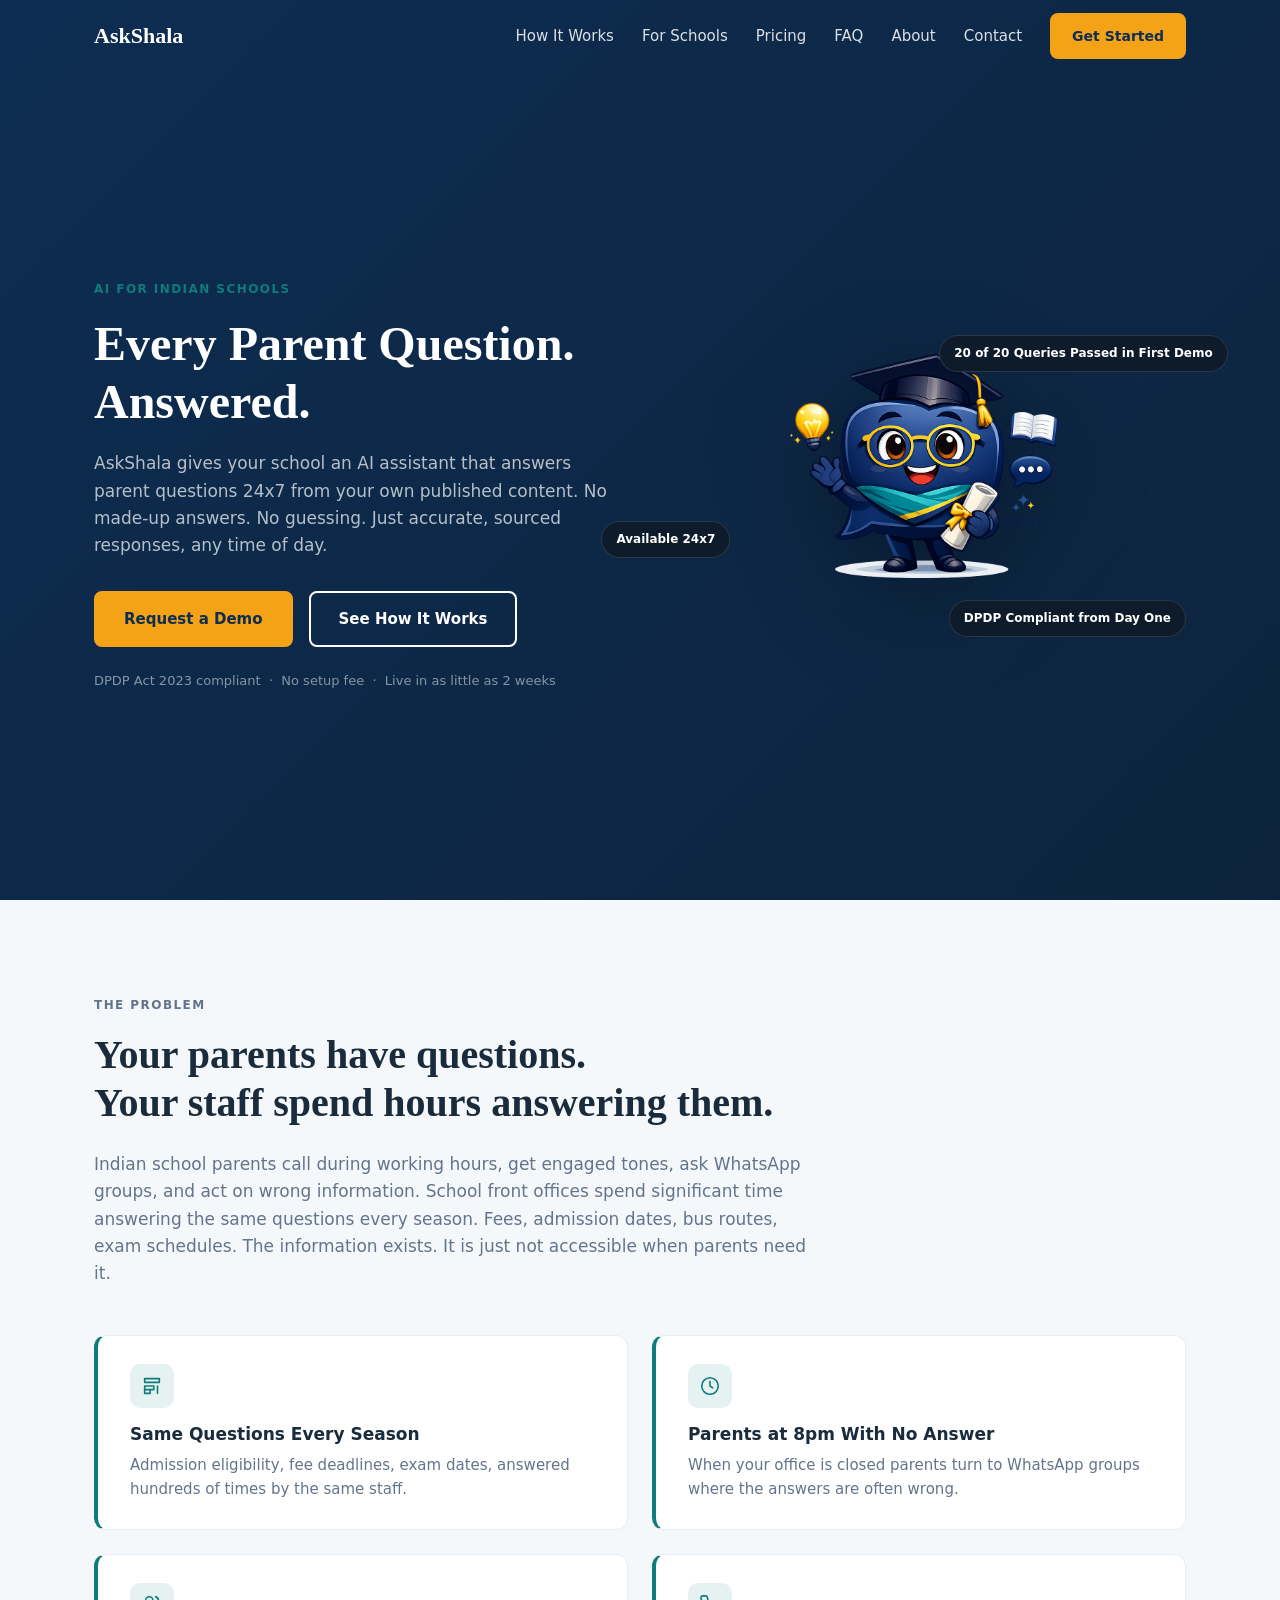
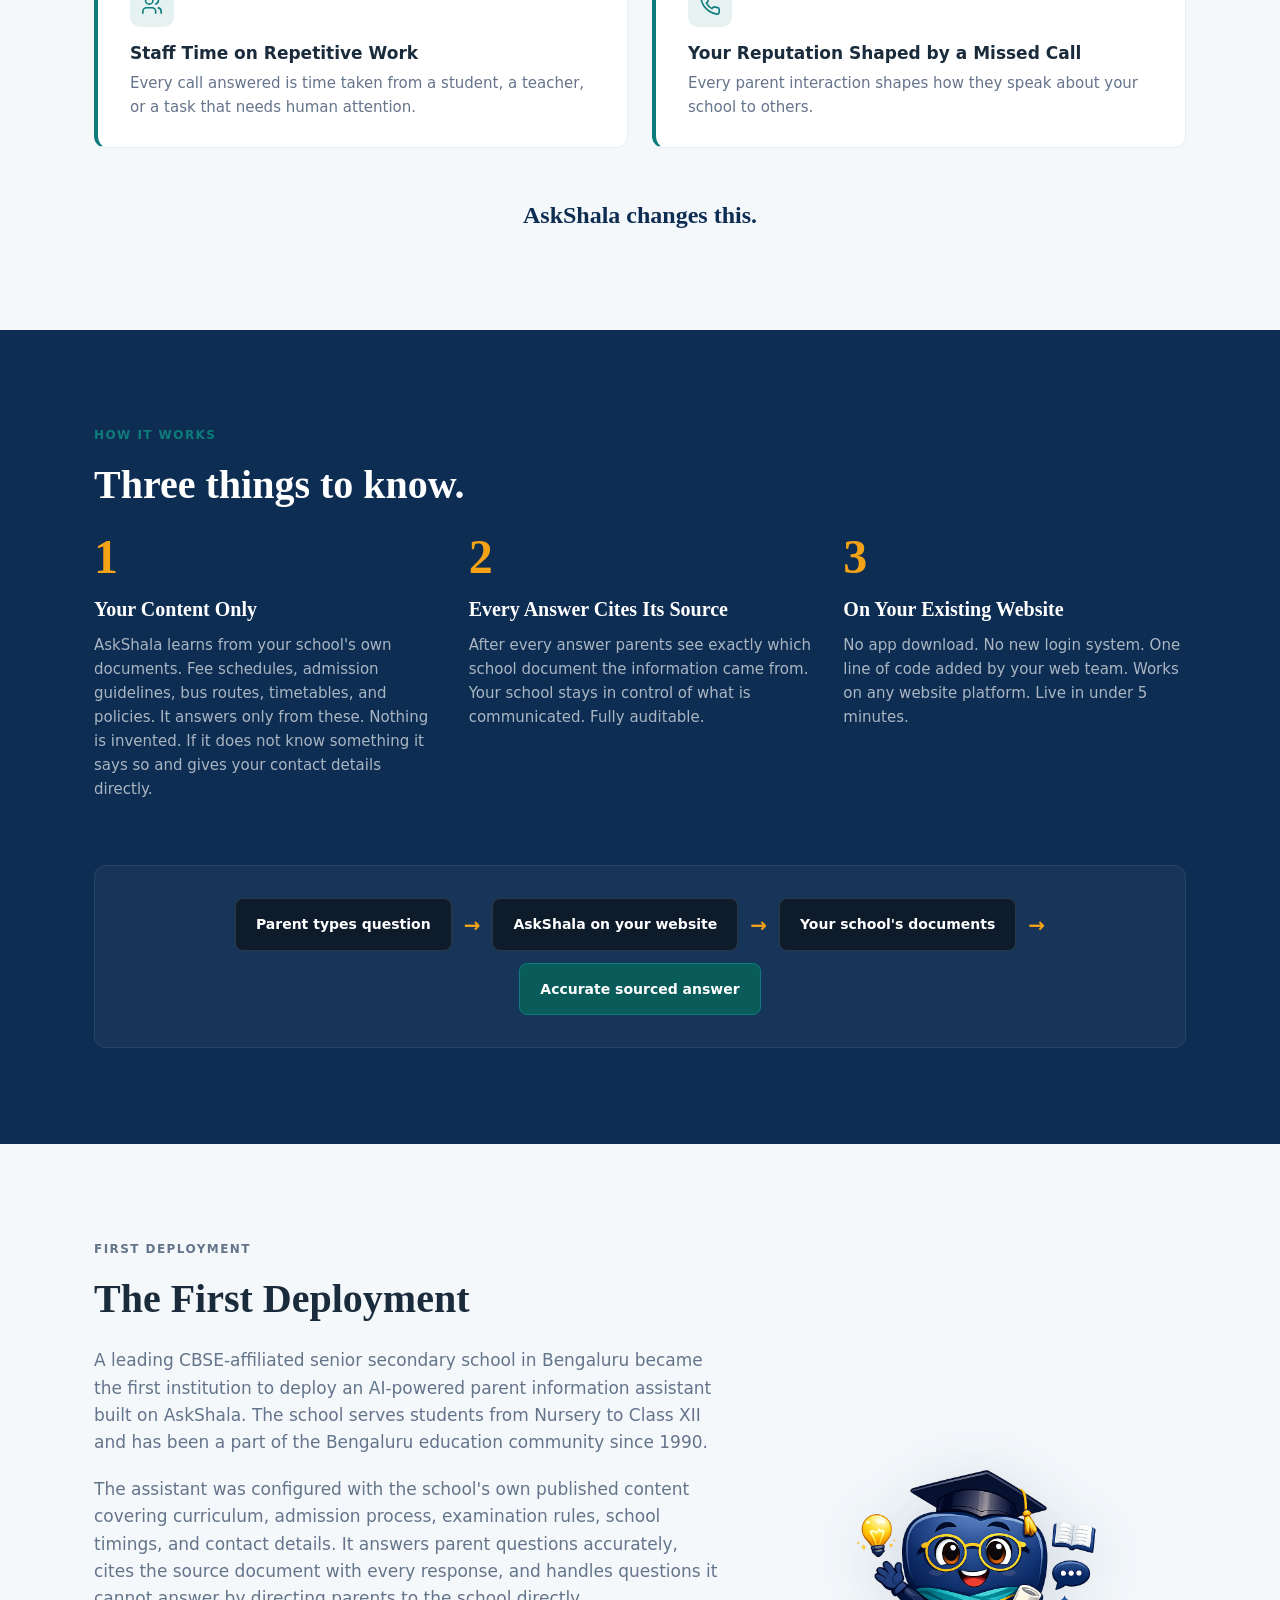
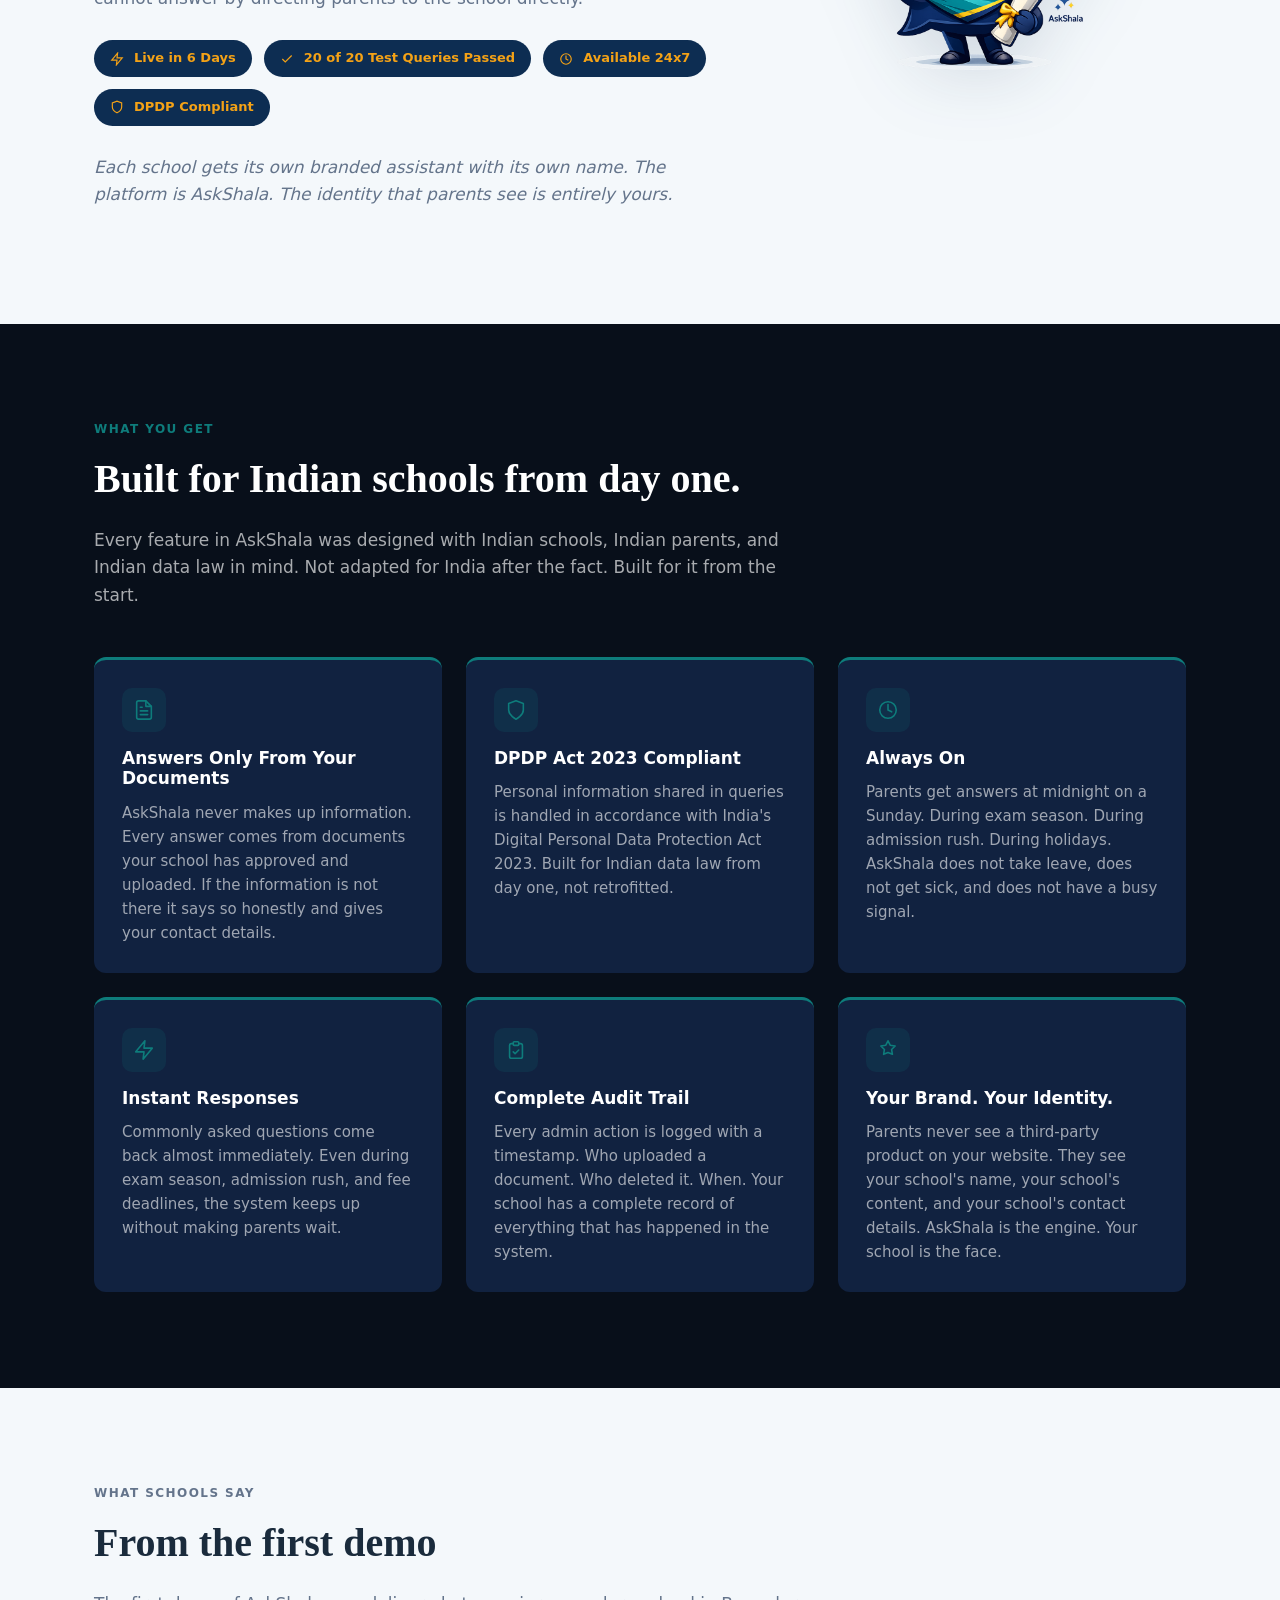
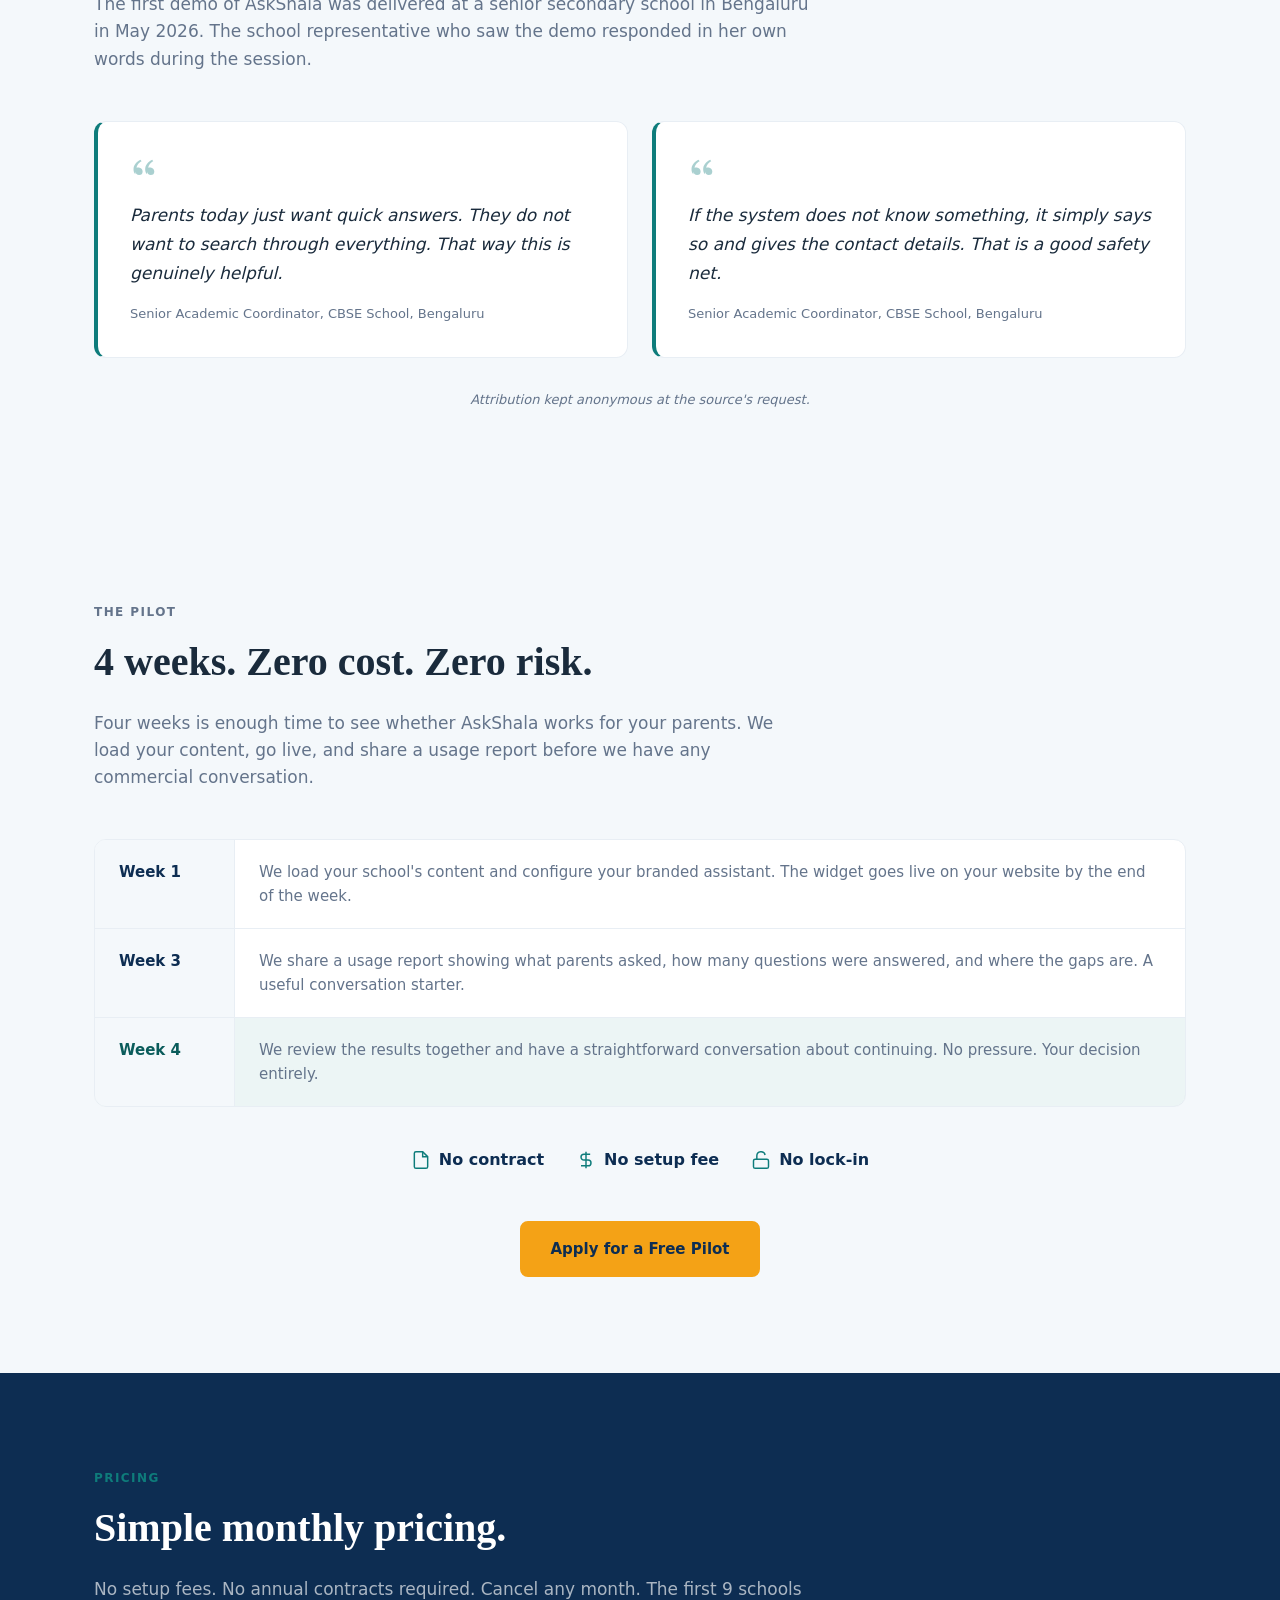
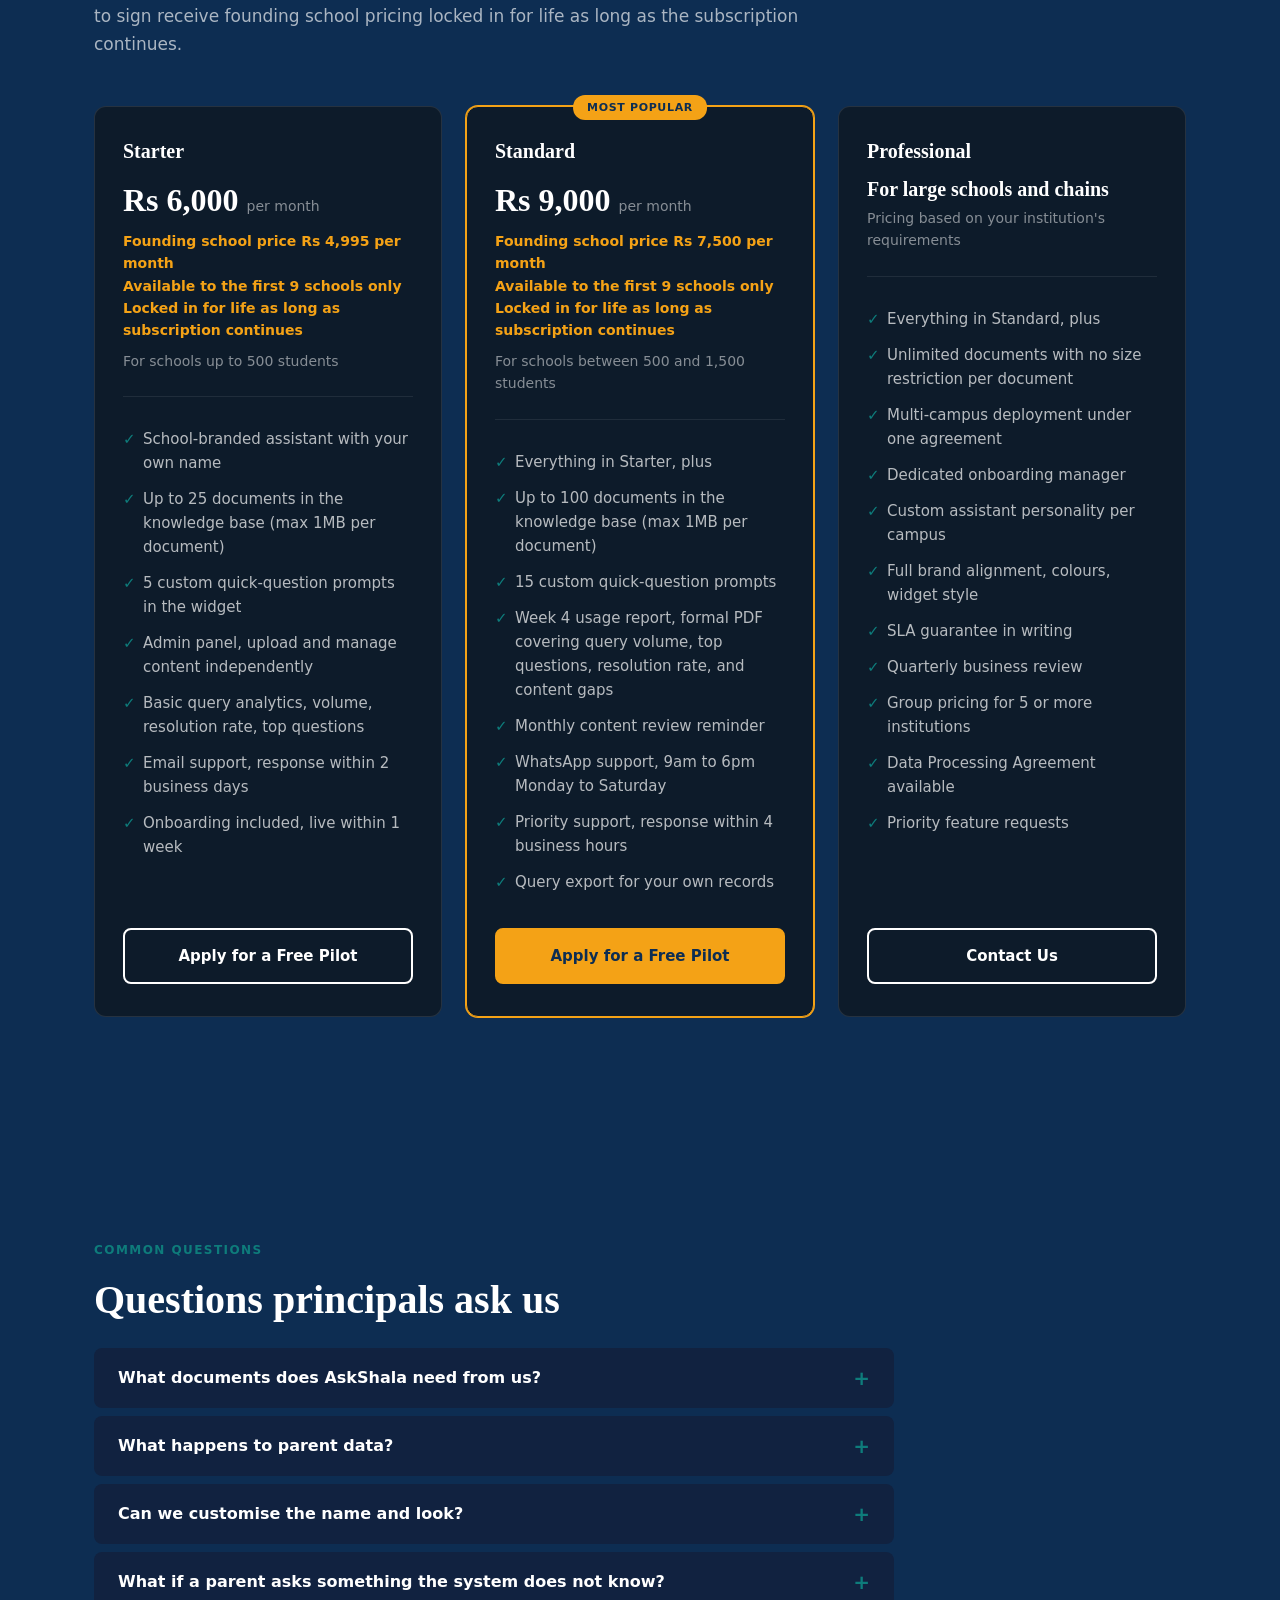
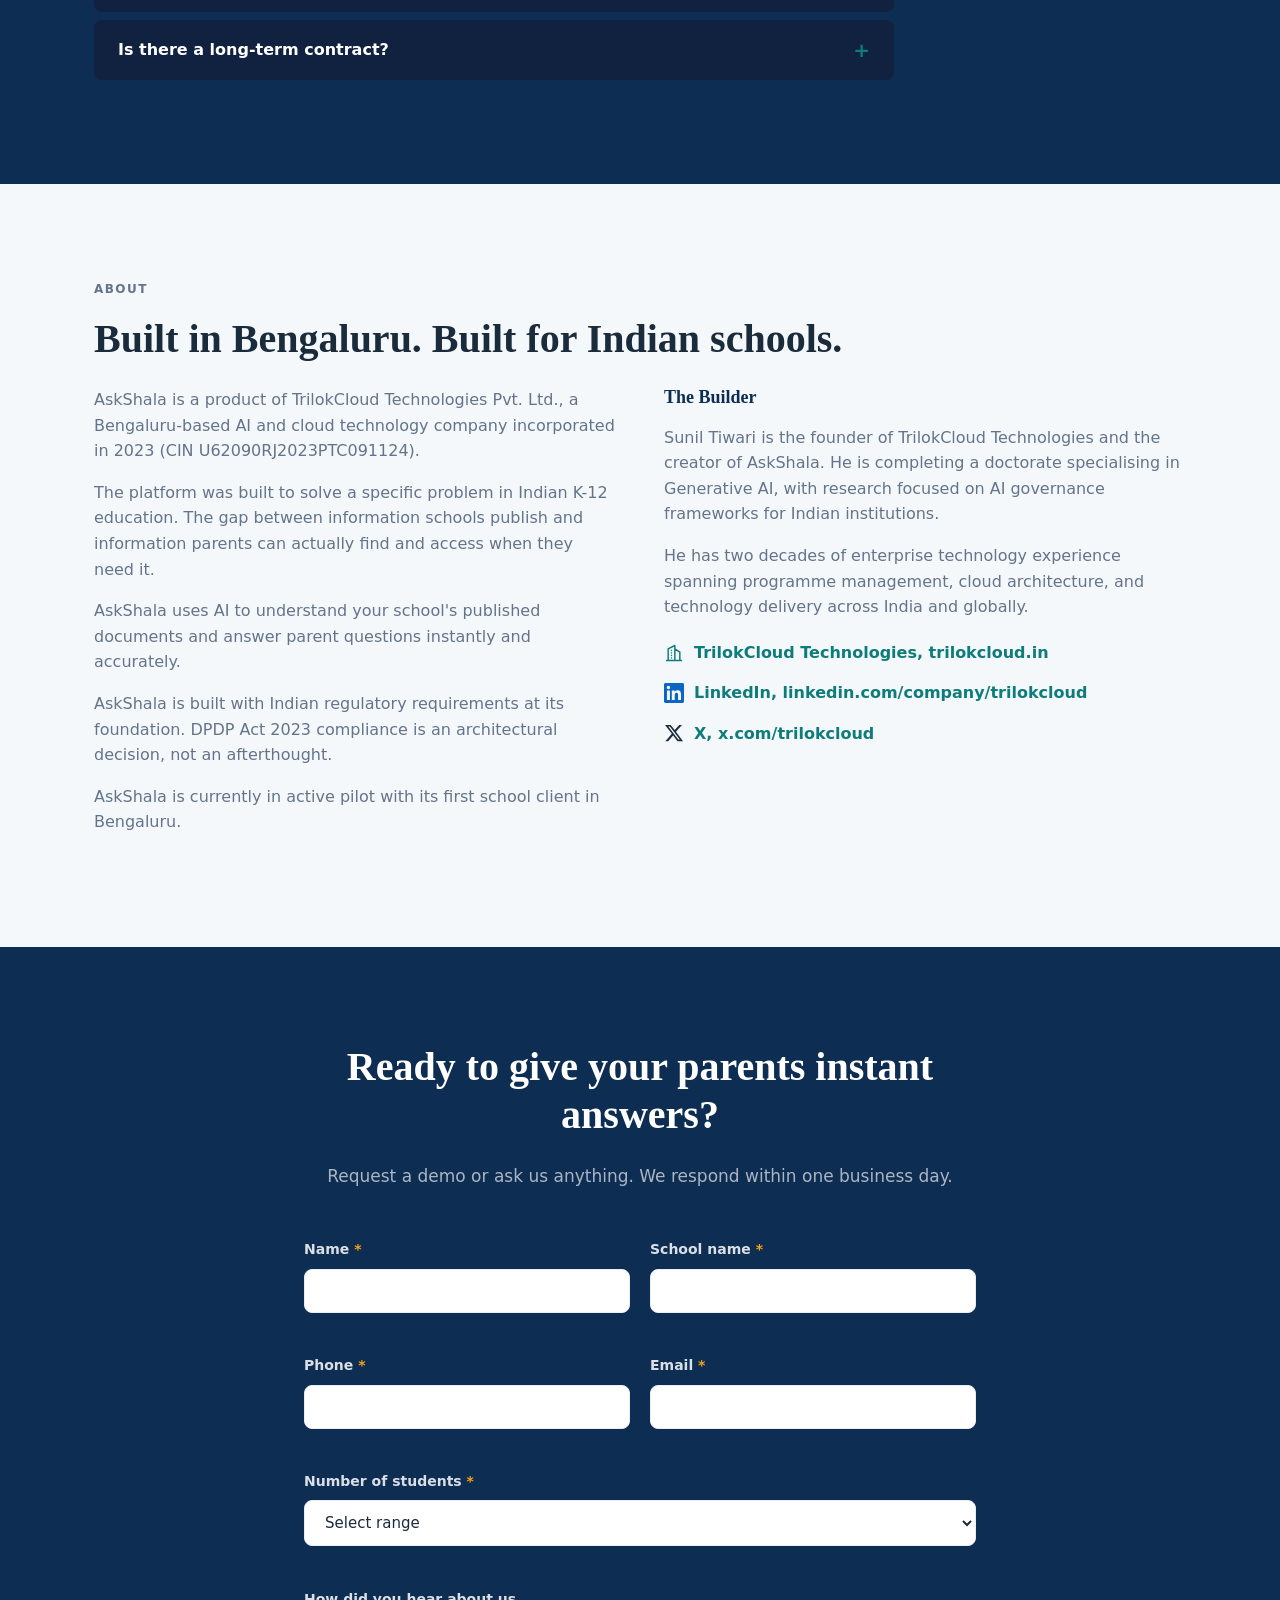
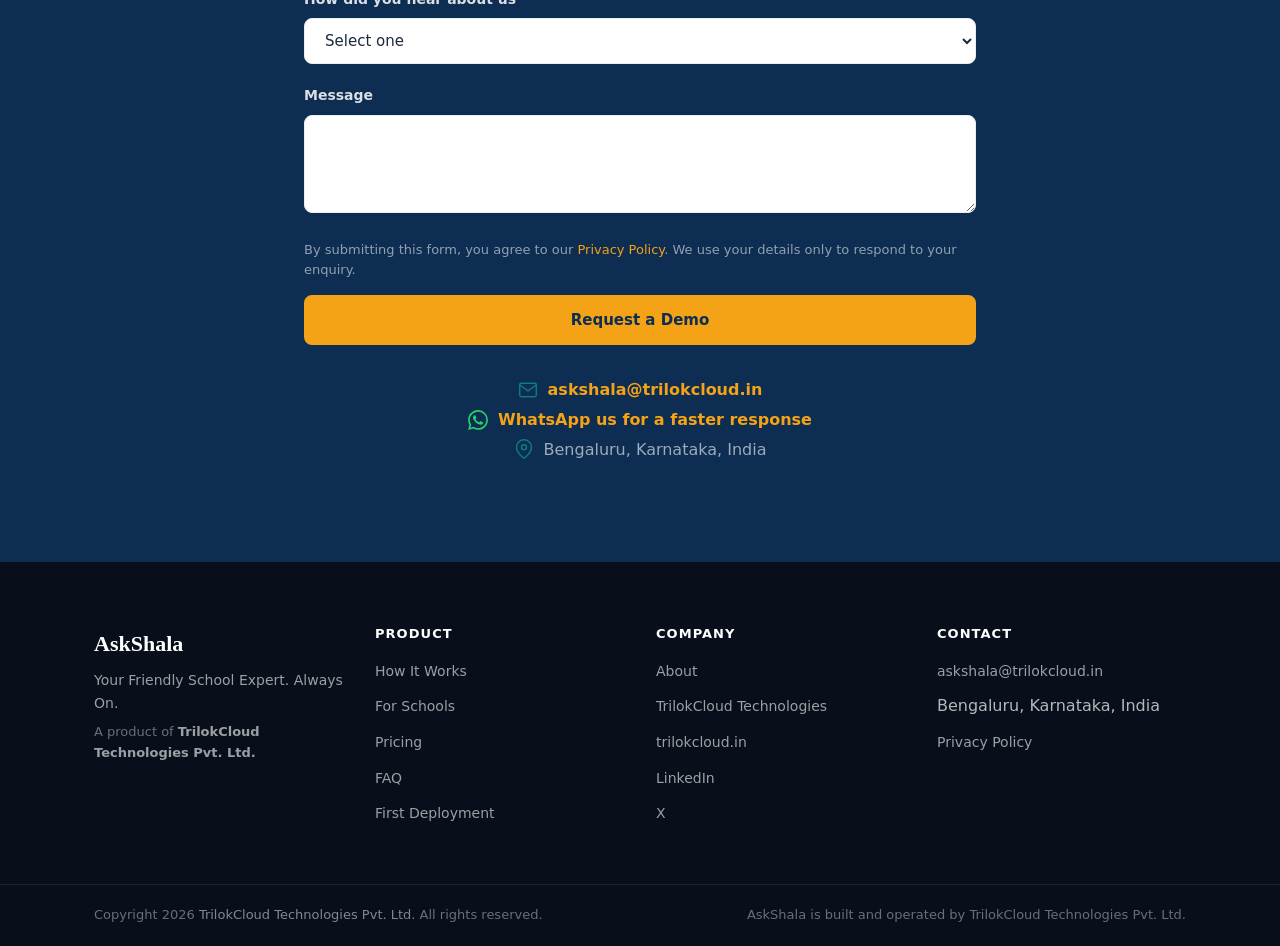
==== commit 0d6027f1: "Expand pricing tiers with full feature lists and founding school terms. Align section intro with fir" ====
--- a/index.html
+++ b/index.html
@@ -367,18 +367,24 @@
       <div class="container">
         <p class="section-label section-label--teal">PRICING</p>
         <h2 id="pricing-heading" class="section-heading section-heading--light">Simple monthly pricing.</h2>
-        <p class="section-intro section-intro--dark">No setup fees. No annual contracts required. Cancel any month. The first 5 schools to sign receive founding school pricing locked in for the full first year.</p>
+        <p class="section-intro section-intro--dark">No setup fees. No annual contracts required. Cancel any month. The first 9 schools to sign receive founding school pricing locked in for life as long as the subscription continues.</p>
 
         <div class="pricing-grid">
           <article class="pricing-card">
             <h3 class="pricing-card__name">Starter</h3>
             <p class="pricing-card__price">Rs 6,000 <span class="pricing-card__period">per month</span></p>
+            <p class="pricing-card__founding">Founding school price Rs 4,995 per month<br>
+            Available to the first 9 schools only<br>
+            Locked in for life as long as subscription continues</p>
             <p class="pricing-card__audience">For schools up to 500 students</p>
             <ul class="pricing-card__features">
-              <li>School-branded AI assistant</li>
-              <li>Admin panel for your team</li>
-              <li>Query analytics</li>
-              <li>Email support</li>
+              <li>School-branded assistant with your own name</li>
+              <li>Up to 25 documents in the knowledge base (max 1MB per document)</li>
+              <li>5 custom quick-question prompts in the widget</li>
+              <li>Admin panel, upload and manage content independently</li>
+              <li>Basic query analytics, volume, resolution rate, top questions</li>
+              <li>Email support, response within 2 business days</li>
+              <li>Onboarding included, live within 1 week</li>
             </ul>
             <a href="#contact" class="btn btn--outline btn--block">Apply for a Free Pilot</a>
           </article>
@@ -387,13 +393,19 @@
             <span class="pricing-card__badge">Most Popular</span>
             <h3 class="pricing-card__name">Standard</h3>
             <p class="pricing-card__price">Rs 9,000 <span class="pricing-card__period">per month</span></p>
-            <p class="pricing-card__founding">Rs 7,500 per month for founding schools</p>
+            <p class="pricing-card__founding">Founding school price Rs 7,500 per month<br>
+            Available to the first 9 schools only<br>
+            Locked in for life as long as subscription continues</p>
             <p class="pricing-card__audience">For schools between 500 and 1,500 students</p>
             <ul class="pricing-card__features">
               <li>Everything in Starter, plus</li>
-              <li>Priority support</li>
-              <li>Week 4 usage report</li>
-              <li>Custom quick questions</li>
+              <li>Up to 100 documents in the knowledge base (max 1MB per document)</li>
+              <li>15 custom quick-question prompts</li>
+              <li>Week 4 usage report, formal PDF covering query volume, top questions, resolution rate, and content gaps</li>
+              <li>Monthly content review reminder</li>
+              <li>WhatsApp support, 9am to 6pm Monday to Saturday</li>
+              <li>Priority support, response within 4 business hours</li>
+              <li>Query export for your own records</li>
             </ul>
             <a href="#contact" class="btn btn--primary btn--block">Apply for a Free Pilot</a>
           </article>
@@ -403,10 +415,17 @@
             <p class="pricing-card__price pricing-card__price--contact">For large schools and chains</p>
             <p class="pricing-card__audience">Pricing based on your institution's requirements</p>
             <ul class="pricing-card__features">
-              <li>Everything in Standard</li>
-              <li>Dedicated onboarding</li>
-              <li>Custom assistant personality</li>
-              <li>Group pricing available</li>
+              <li>Everything in Standard, plus</li>
+              <li>Unlimited documents with no size restriction per document</li>
+              <li>Multi-campus deployment under one agreement</li>
+              <li>Dedicated onboarding manager</li>
+              <li>Custom assistant personality per campus</li>
+              <li>Full brand alignment, colours, widget style</li>
+              <li>SLA guarantee in writing</li>
+              <li>Quarterly business review</li>
+              <li>Group pricing for 5 or more institutions</li>
+              <li>Data Processing Agreement available</li>
+              <li>Priority feature requests</li>
             </ul>
             <a href="#contact" class="btn btn--outline btn--block">Contact Us</a>
           </article>
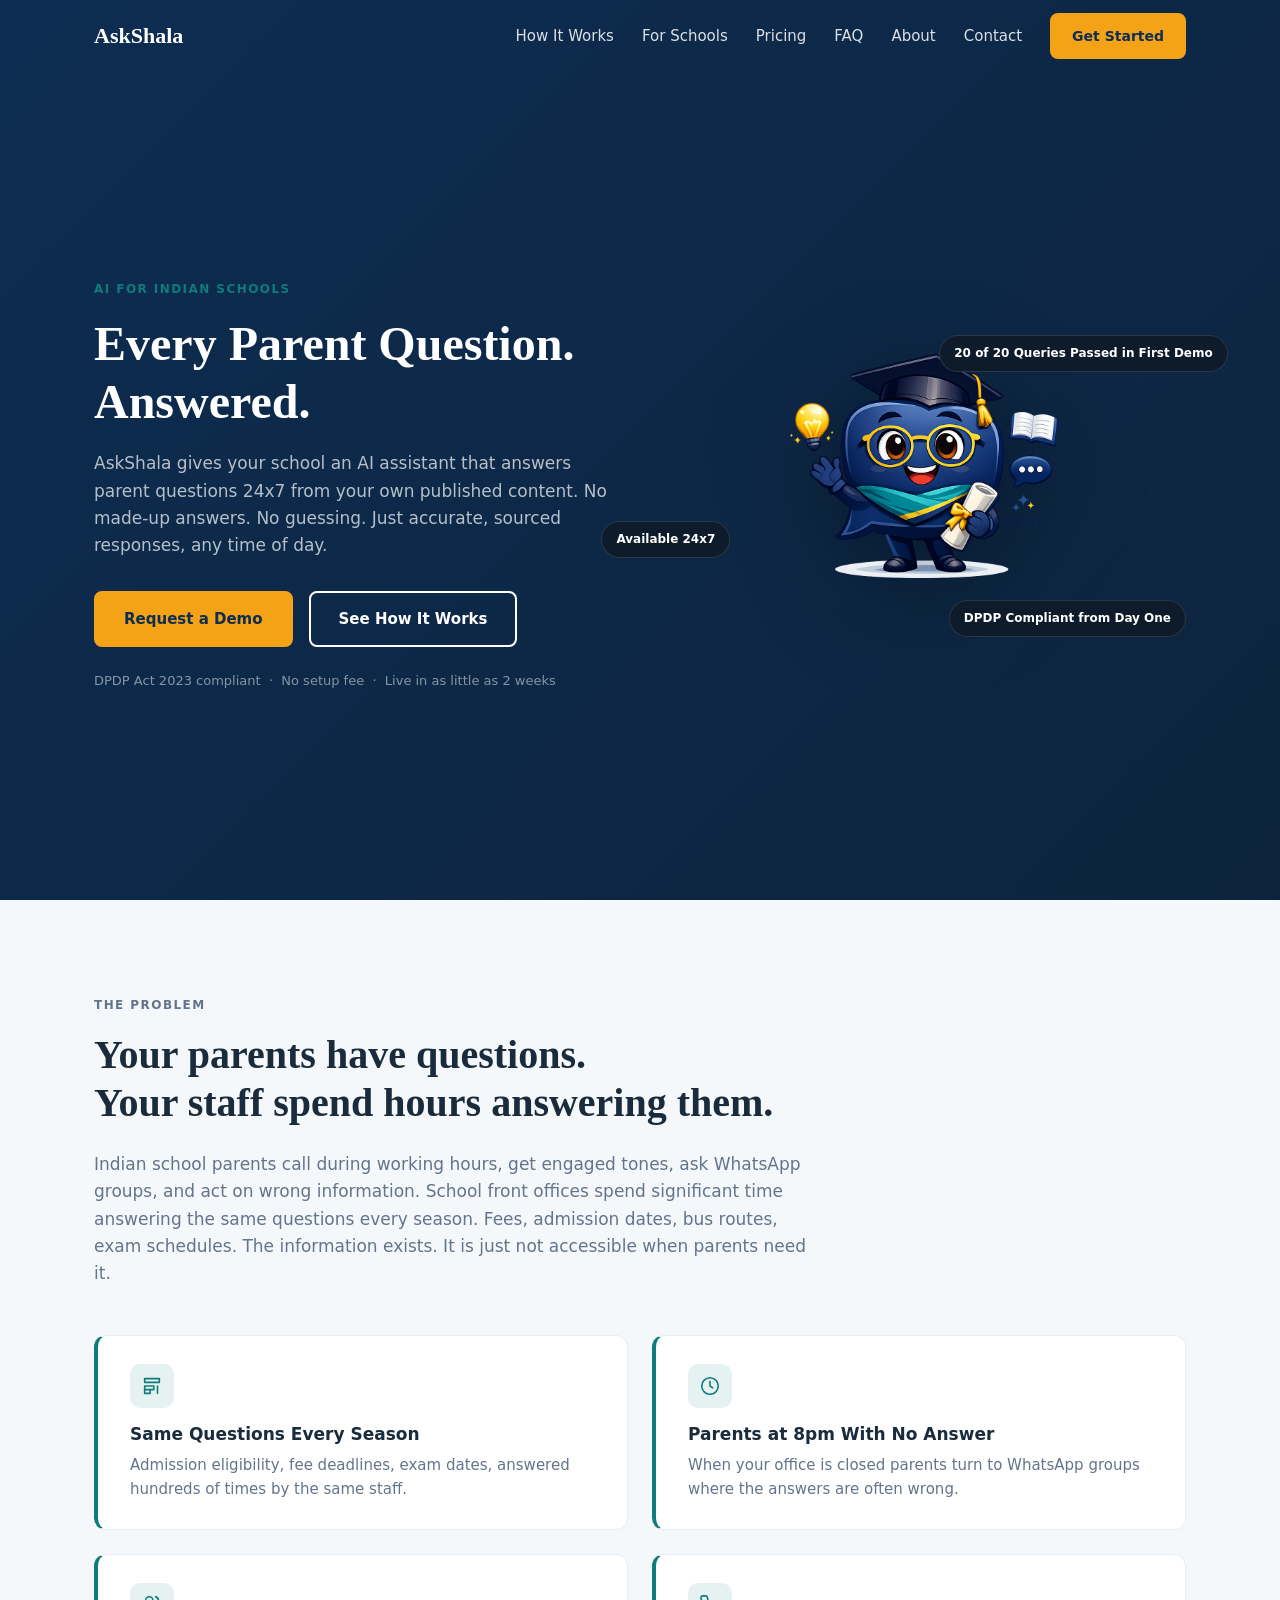
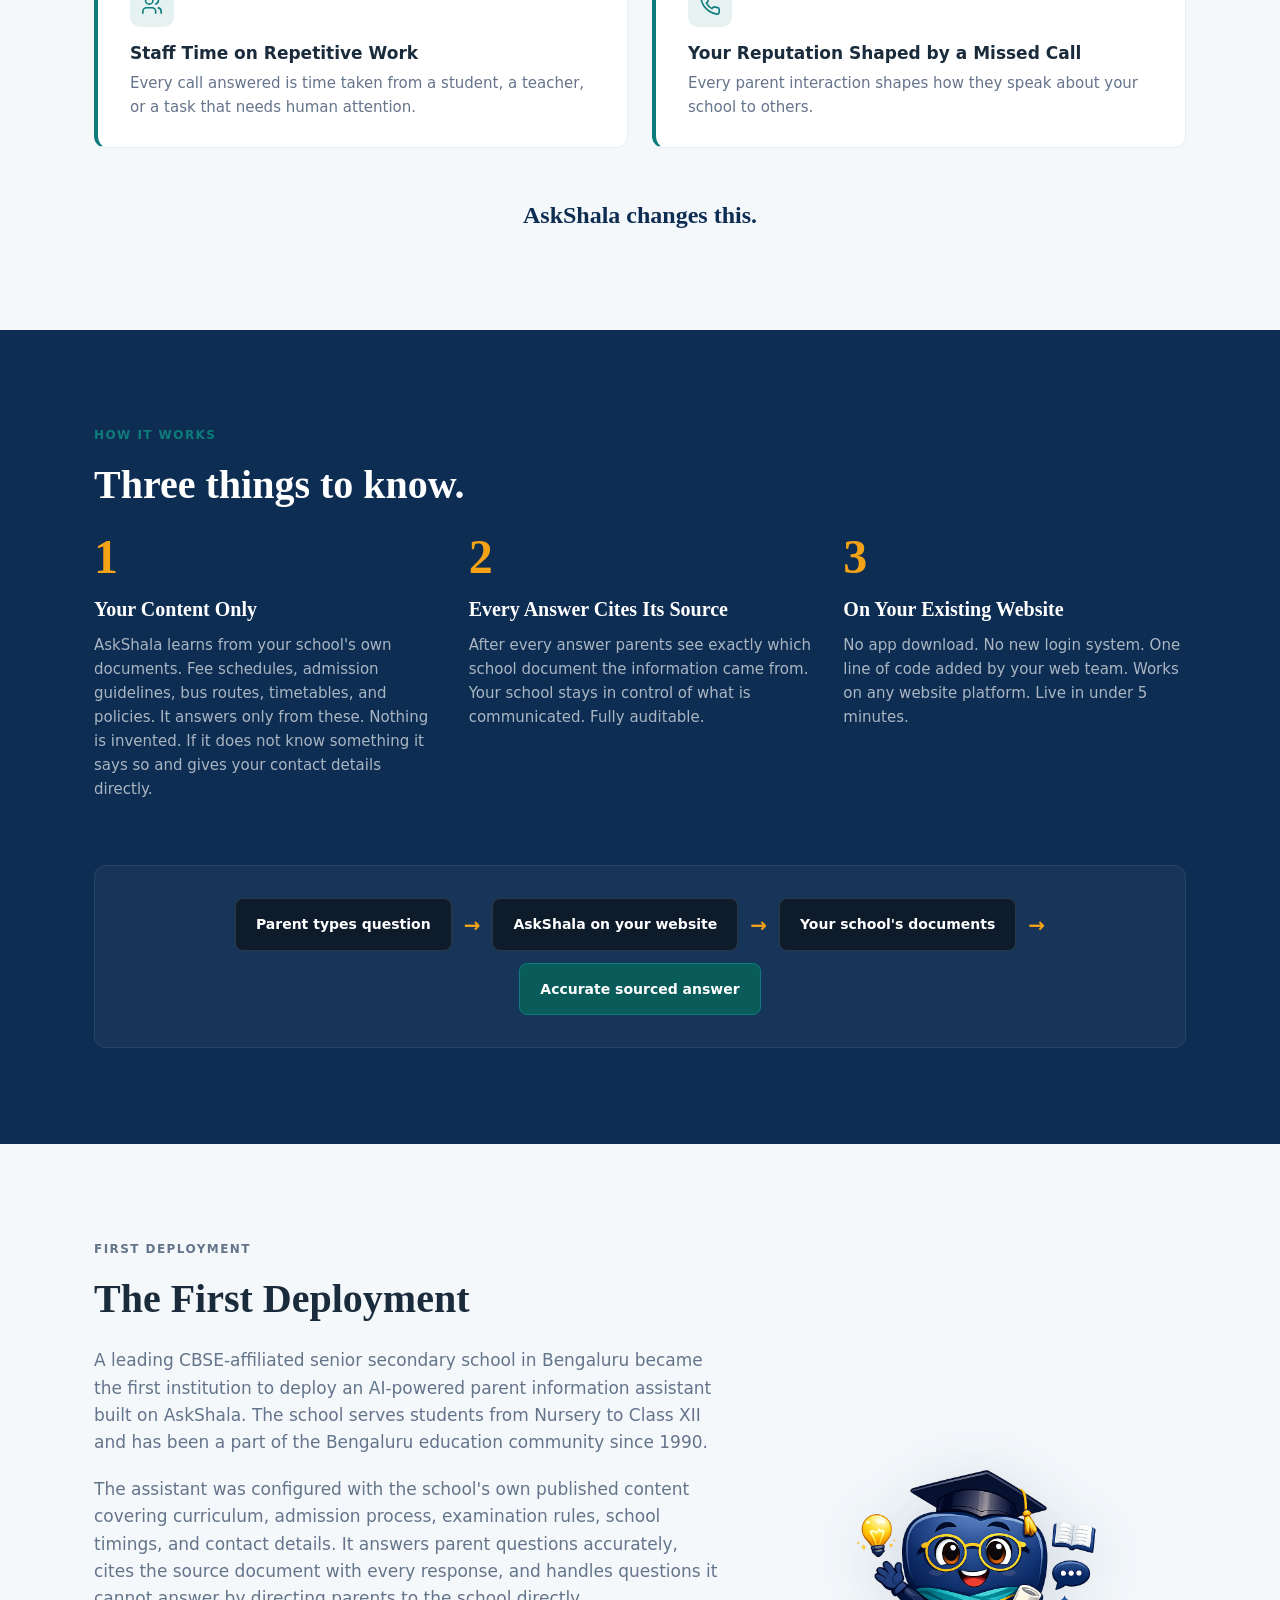
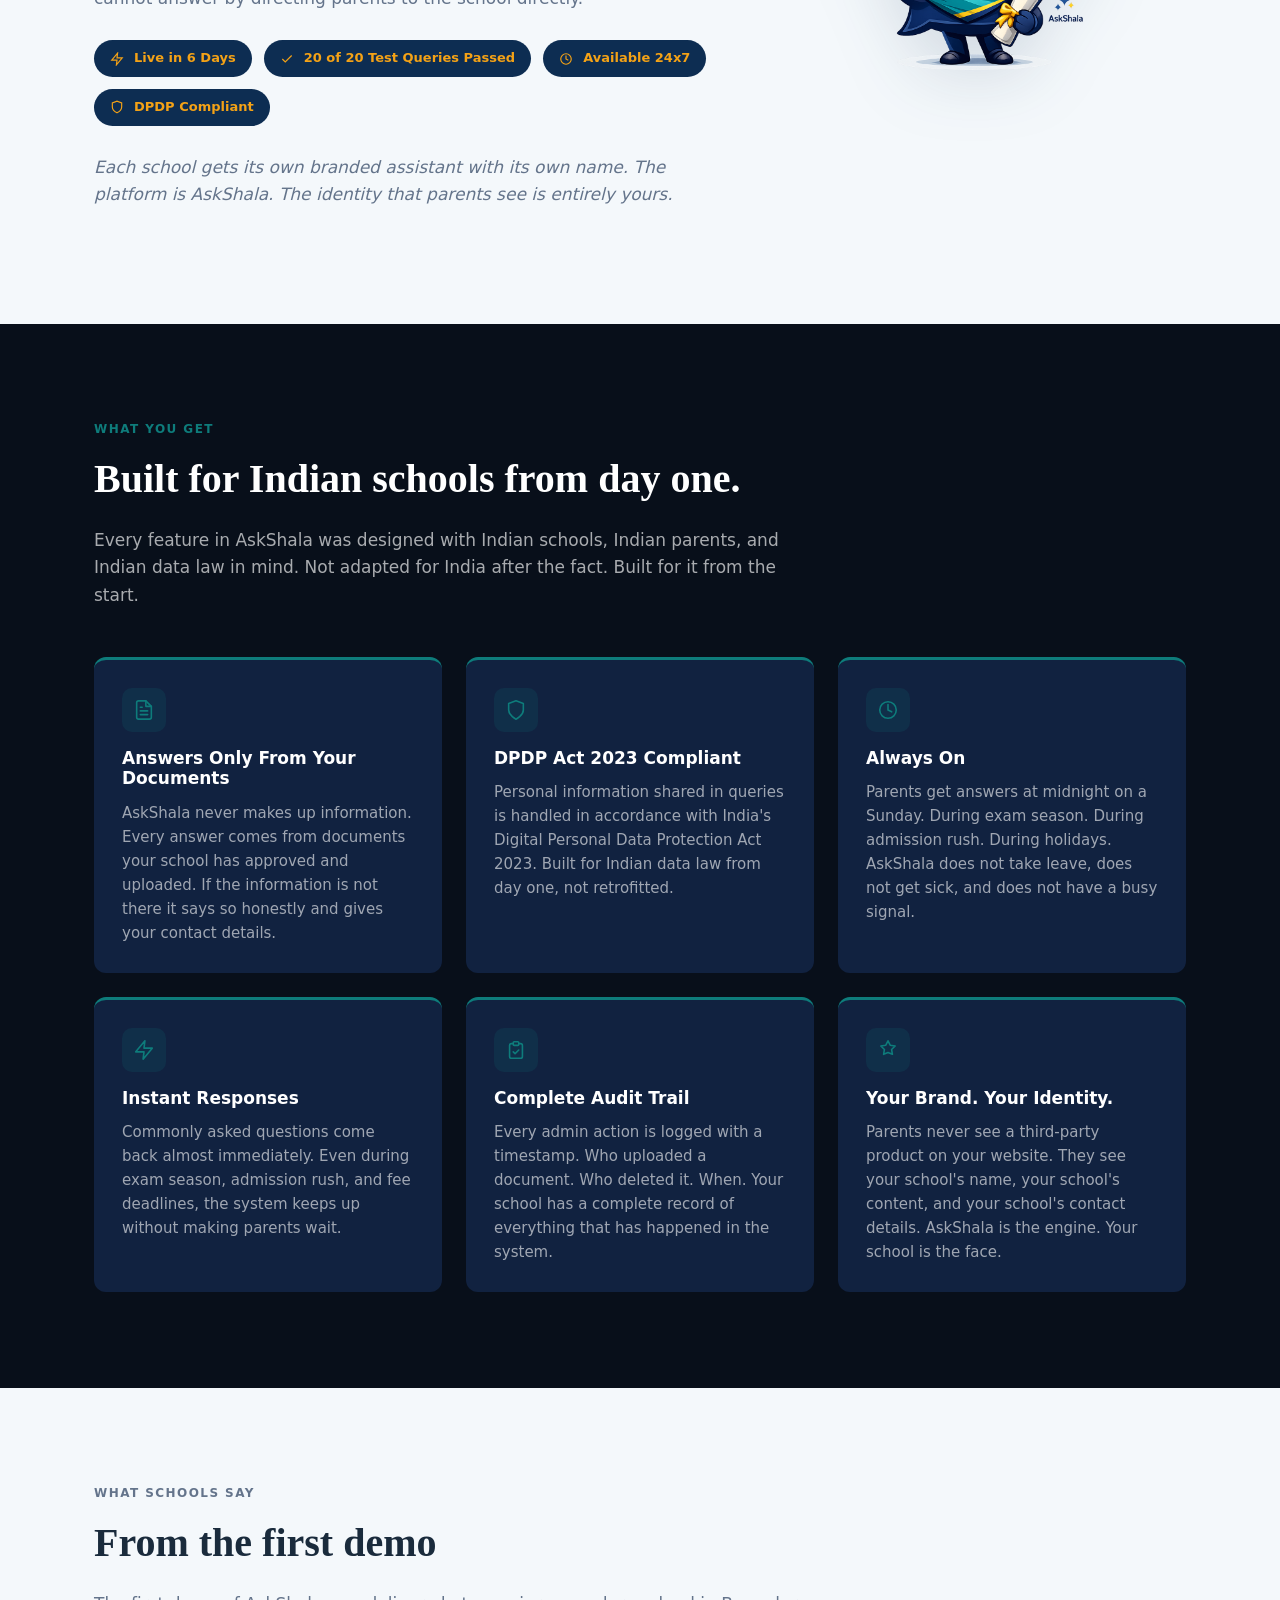
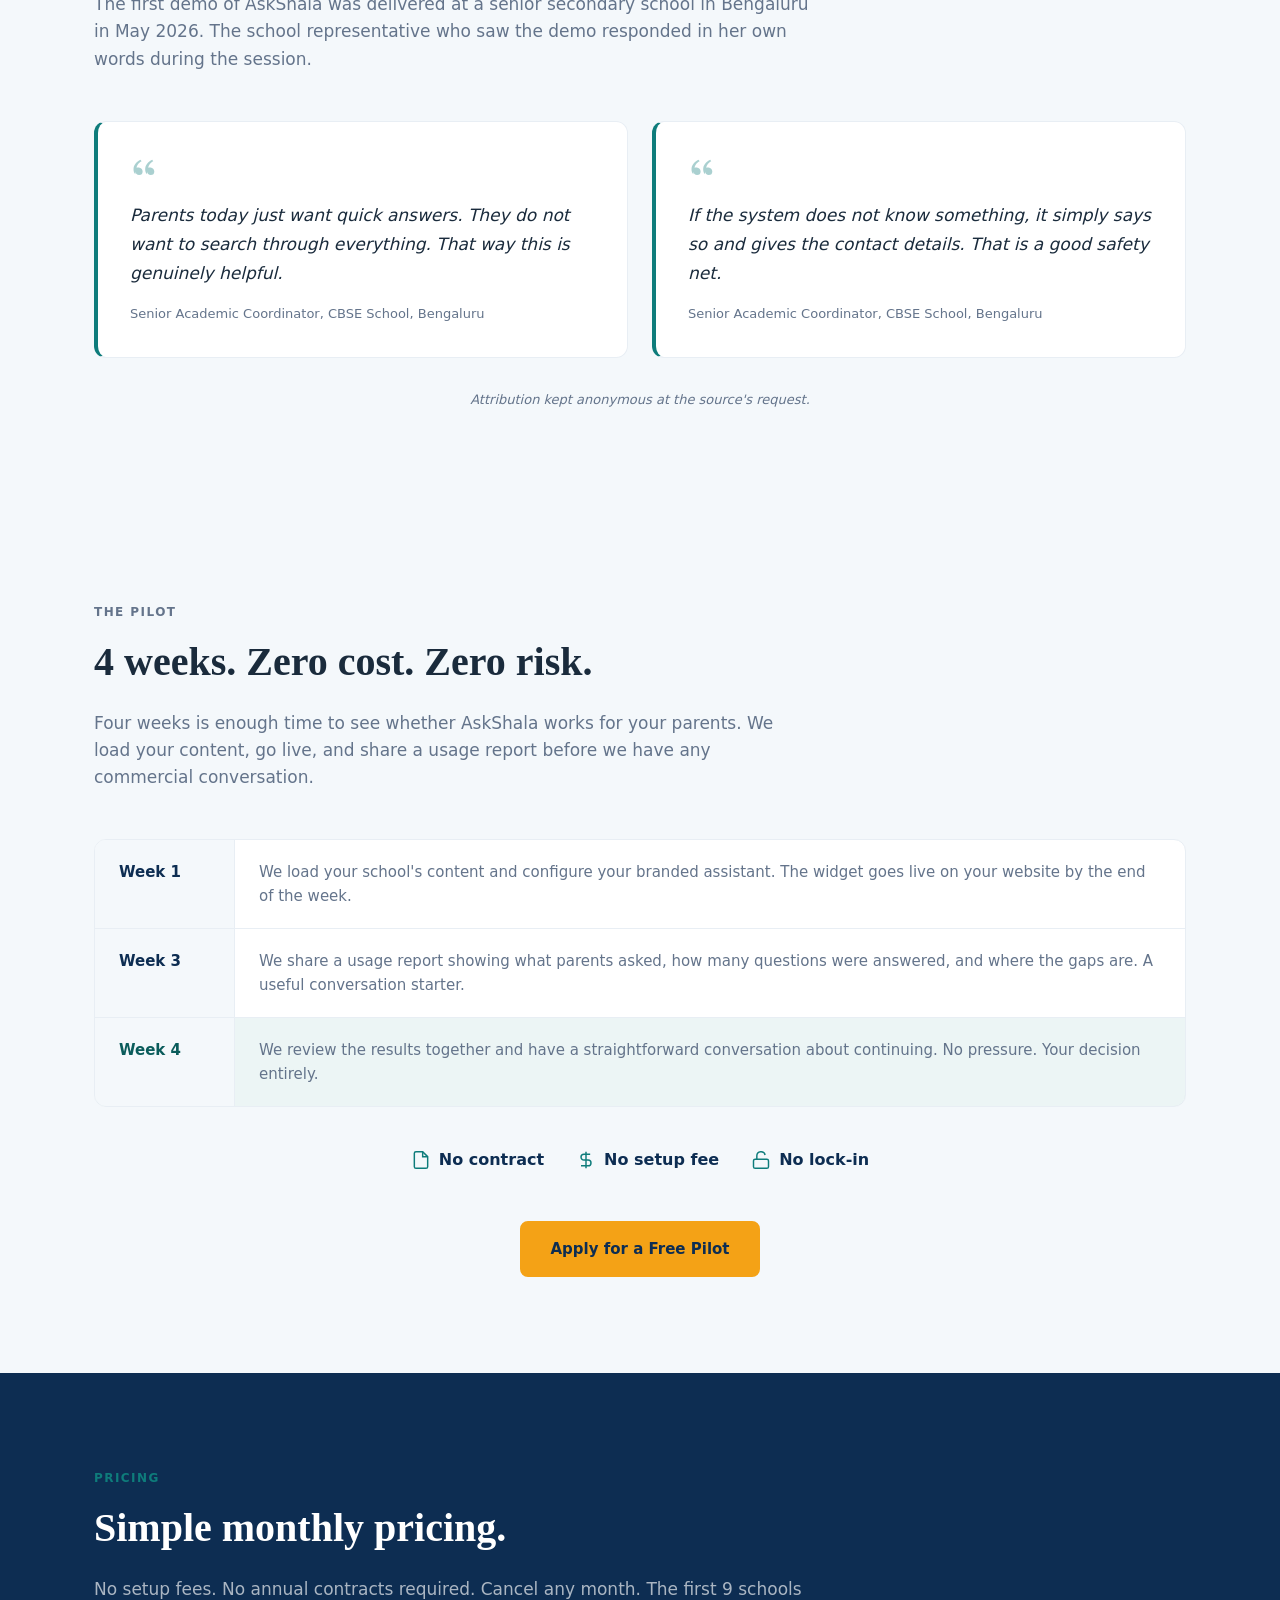
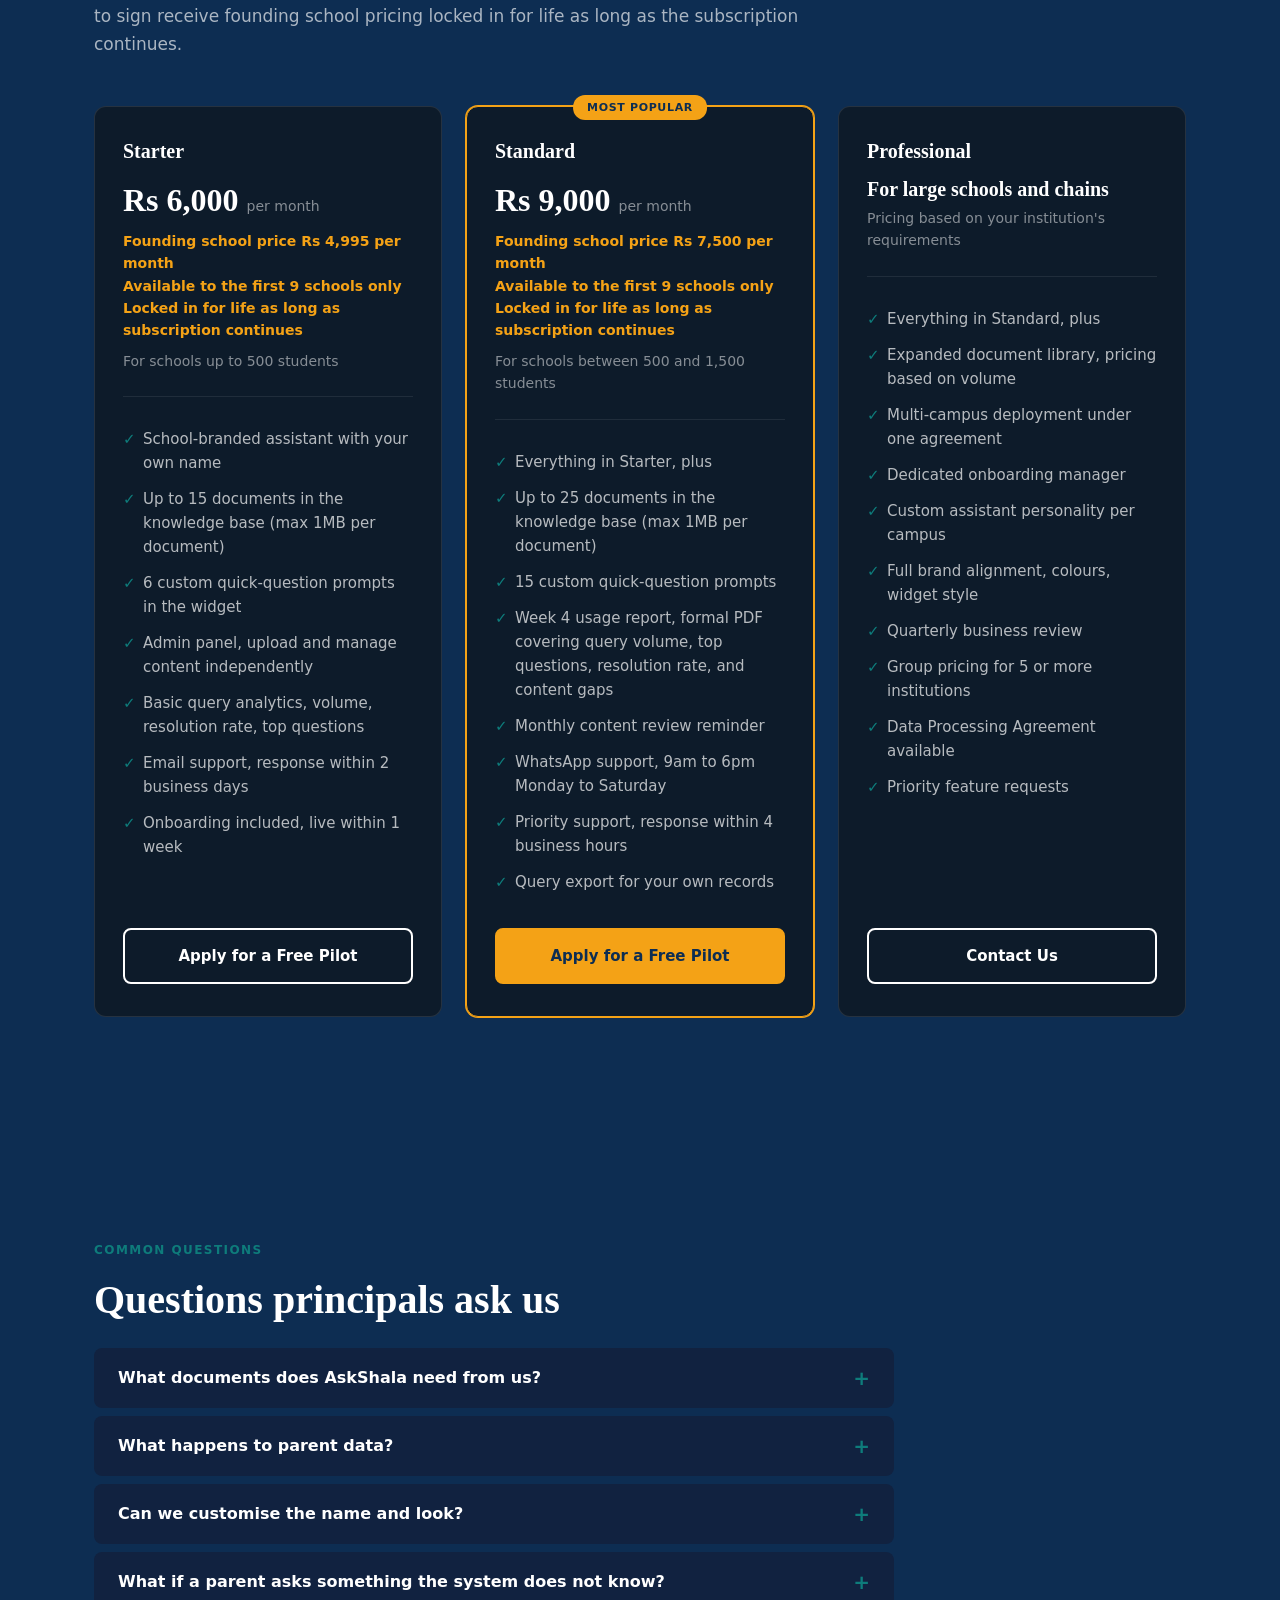
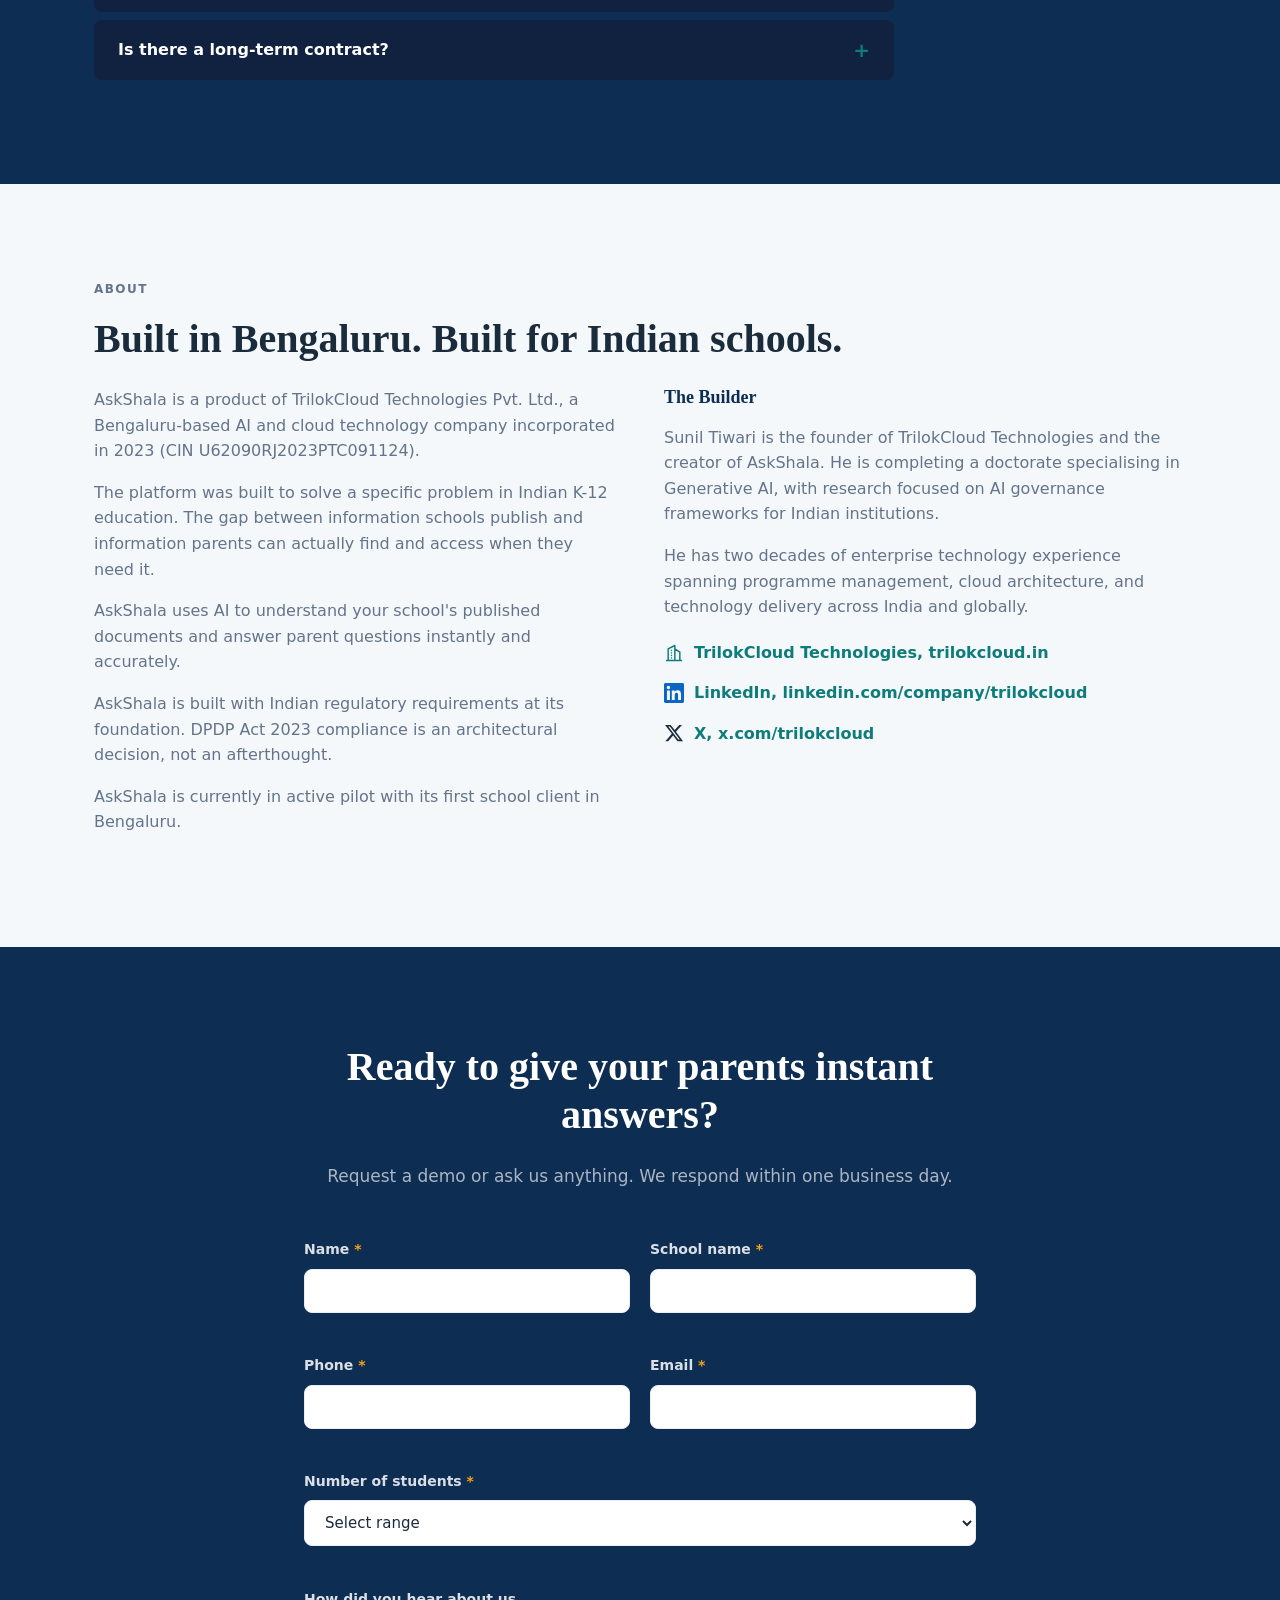
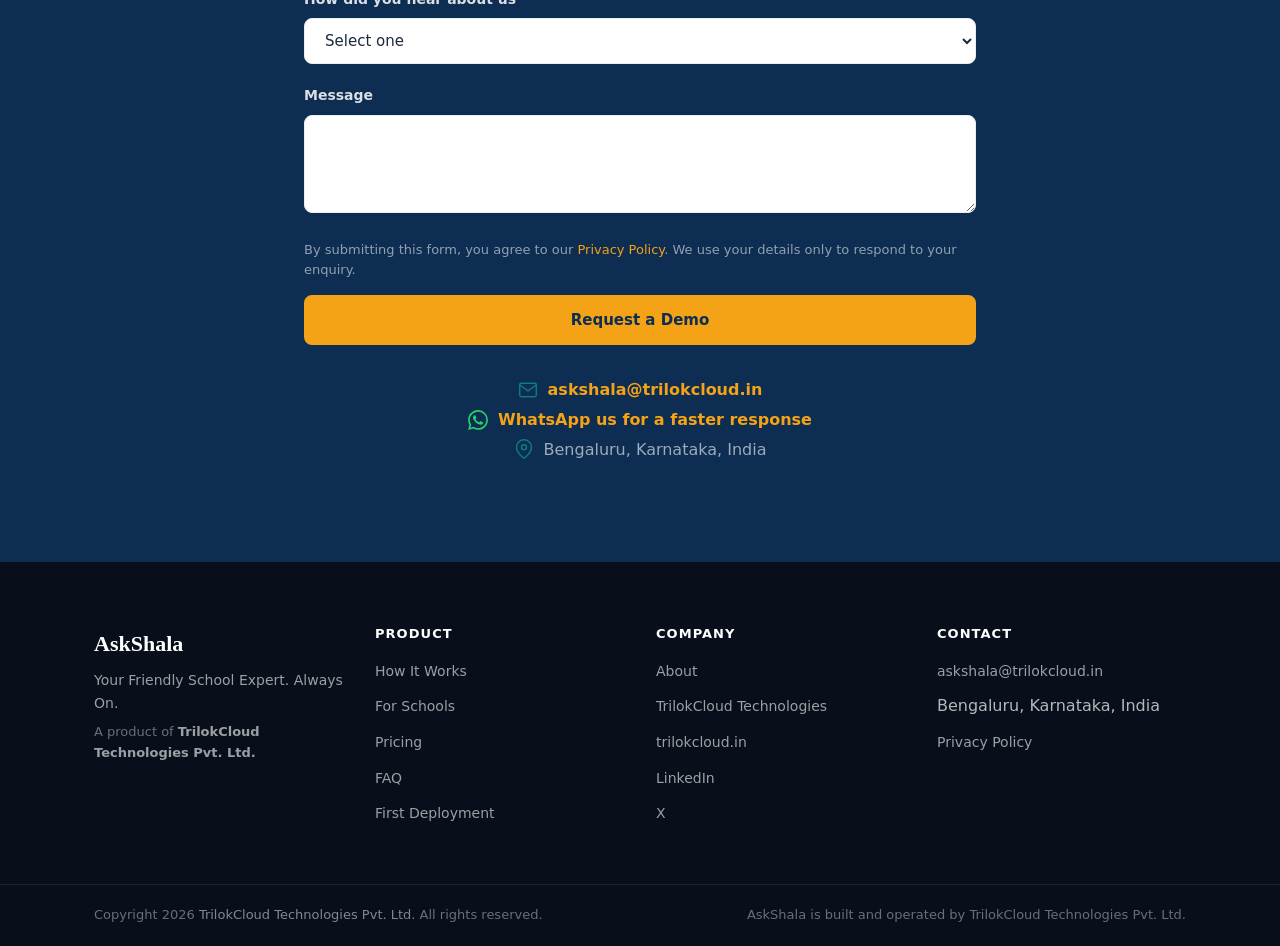
==== commit 1be339d1: "Adjust pricing tier document limits and Professional features. Reduce Starter and Standard knowledge" ====
--- a/index.html
+++ b/index.html
@@ -379,8 +379,8 @@
             <p class="pricing-card__audience">For schools up to 500 students</p>
             <ul class="pricing-card__features">
               <li>School-branded assistant with your own name</li>
-              <li>Up to 25 documents in the knowledge base (max 1MB per document)</li>
-              <li>5 custom quick-question prompts in the widget</li>
+              <li>Up to 15 documents in the knowledge base (max 1MB per document)</li>
+              <li>6 custom quick-question prompts in the widget</li>
               <li>Admin panel, upload and manage content independently</li>
               <li>Basic query analytics, volume, resolution rate, top questions</li>
               <li>Email support, response within 2 business days</li>
@@ -399,7 +399,7 @@
             <p class="pricing-card__audience">For schools between 500 and 1,500 students</p>
             <ul class="pricing-card__features">
               <li>Everything in Starter, plus</li>
-              <li>Up to 100 documents in the knowledge base (max 1MB per document)</li>
+              <li>Up to 25 documents in the knowledge base (max 1MB per document)</li>
               <li>15 custom quick-question prompts</li>
               <li>Week 4 usage report, formal PDF covering query volume, top questions, resolution rate, and content gaps</li>
               <li>Monthly content review reminder</li>
@@ -416,12 +416,11 @@
             <p class="pricing-card__audience">Pricing based on your institution's requirements</p>
             <ul class="pricing-card__features">
               <li>Everything in Standard, plus</li>
-              <li>Unlimited documents with no size restriction per document</li>
+              <li>Expanded document library, pricing based on volume</li>
               <li>Multi-campus deployment under one agreement</li>
               <li>Dedicated onboarding manager</li>
               <li>Custom assistant personality per campus</li>
               <li>Full brand alignment, colours, widget style</li>
-              <li>SLA guarantee in writing</li>
               <li>Quarterly business review</li>
               <li>Group pricing for 5 or more institutions</li>
               <li>Data Processing Agreement available</li>
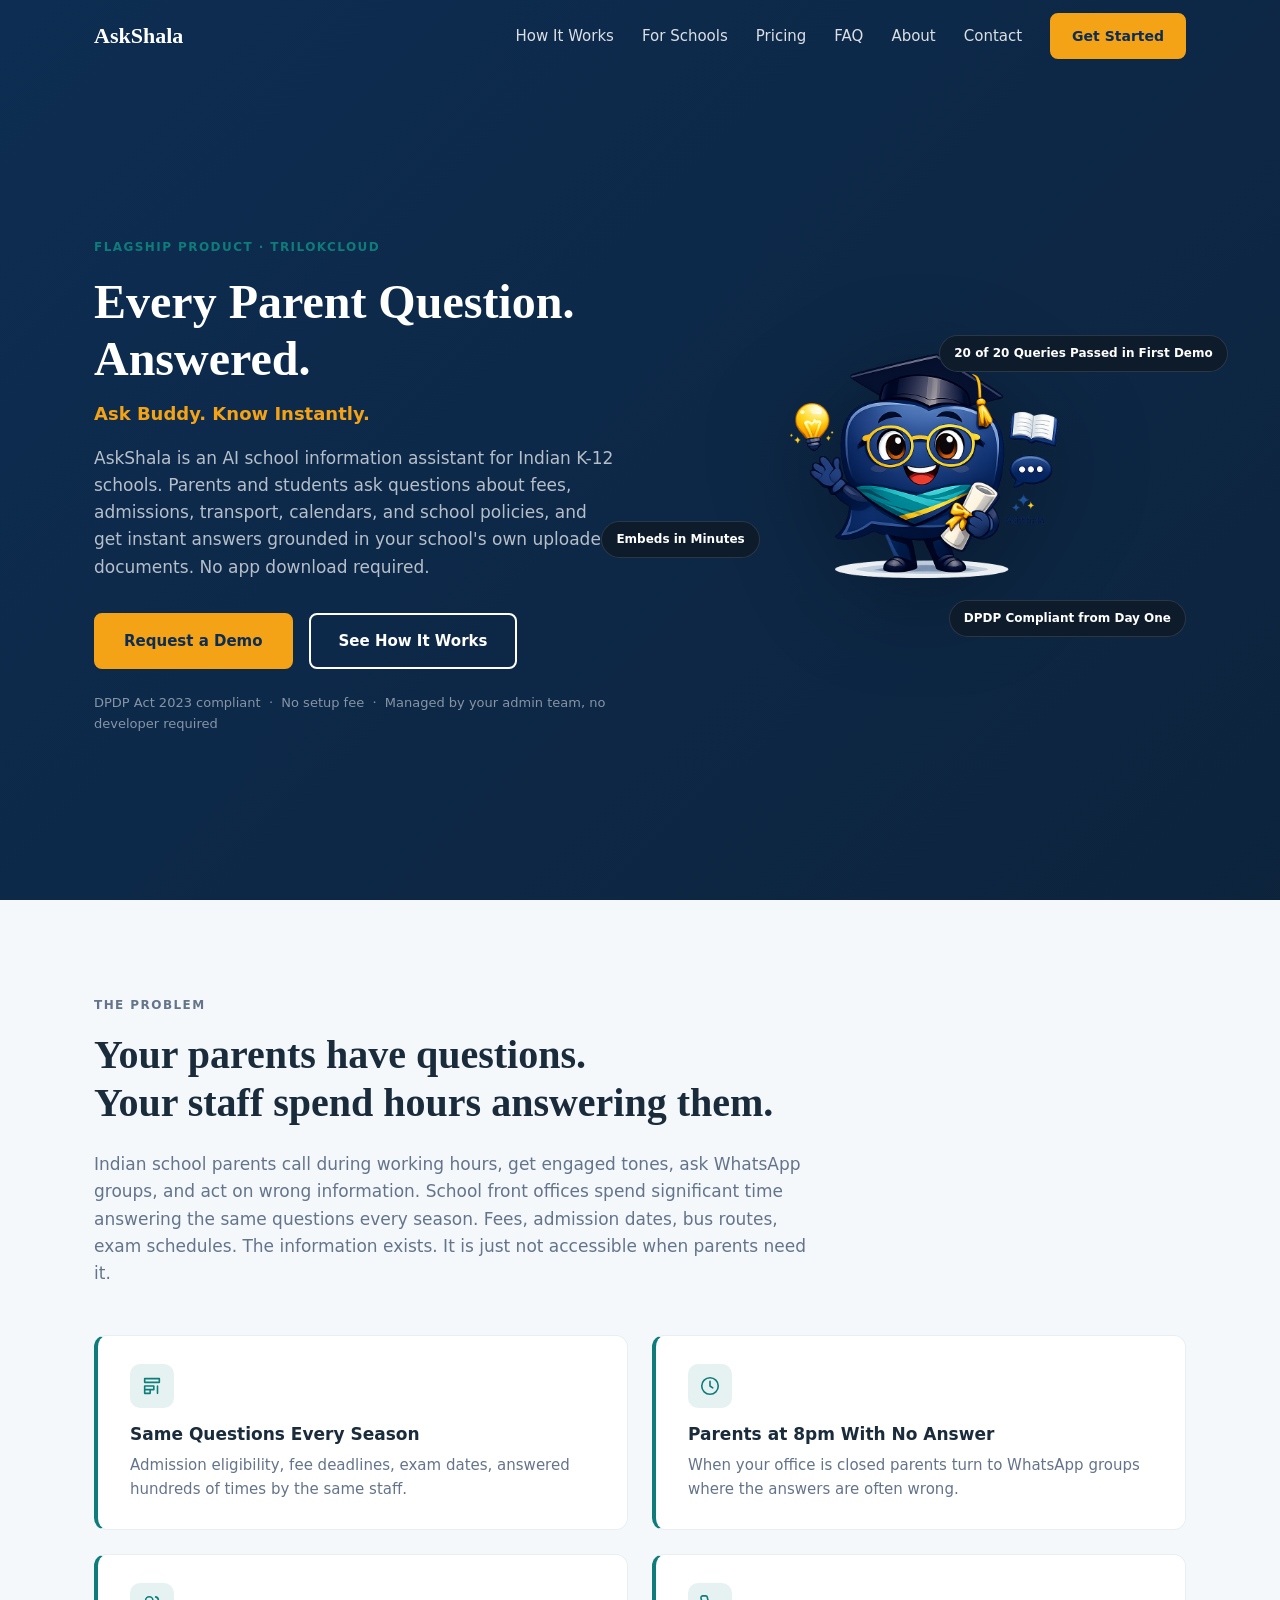
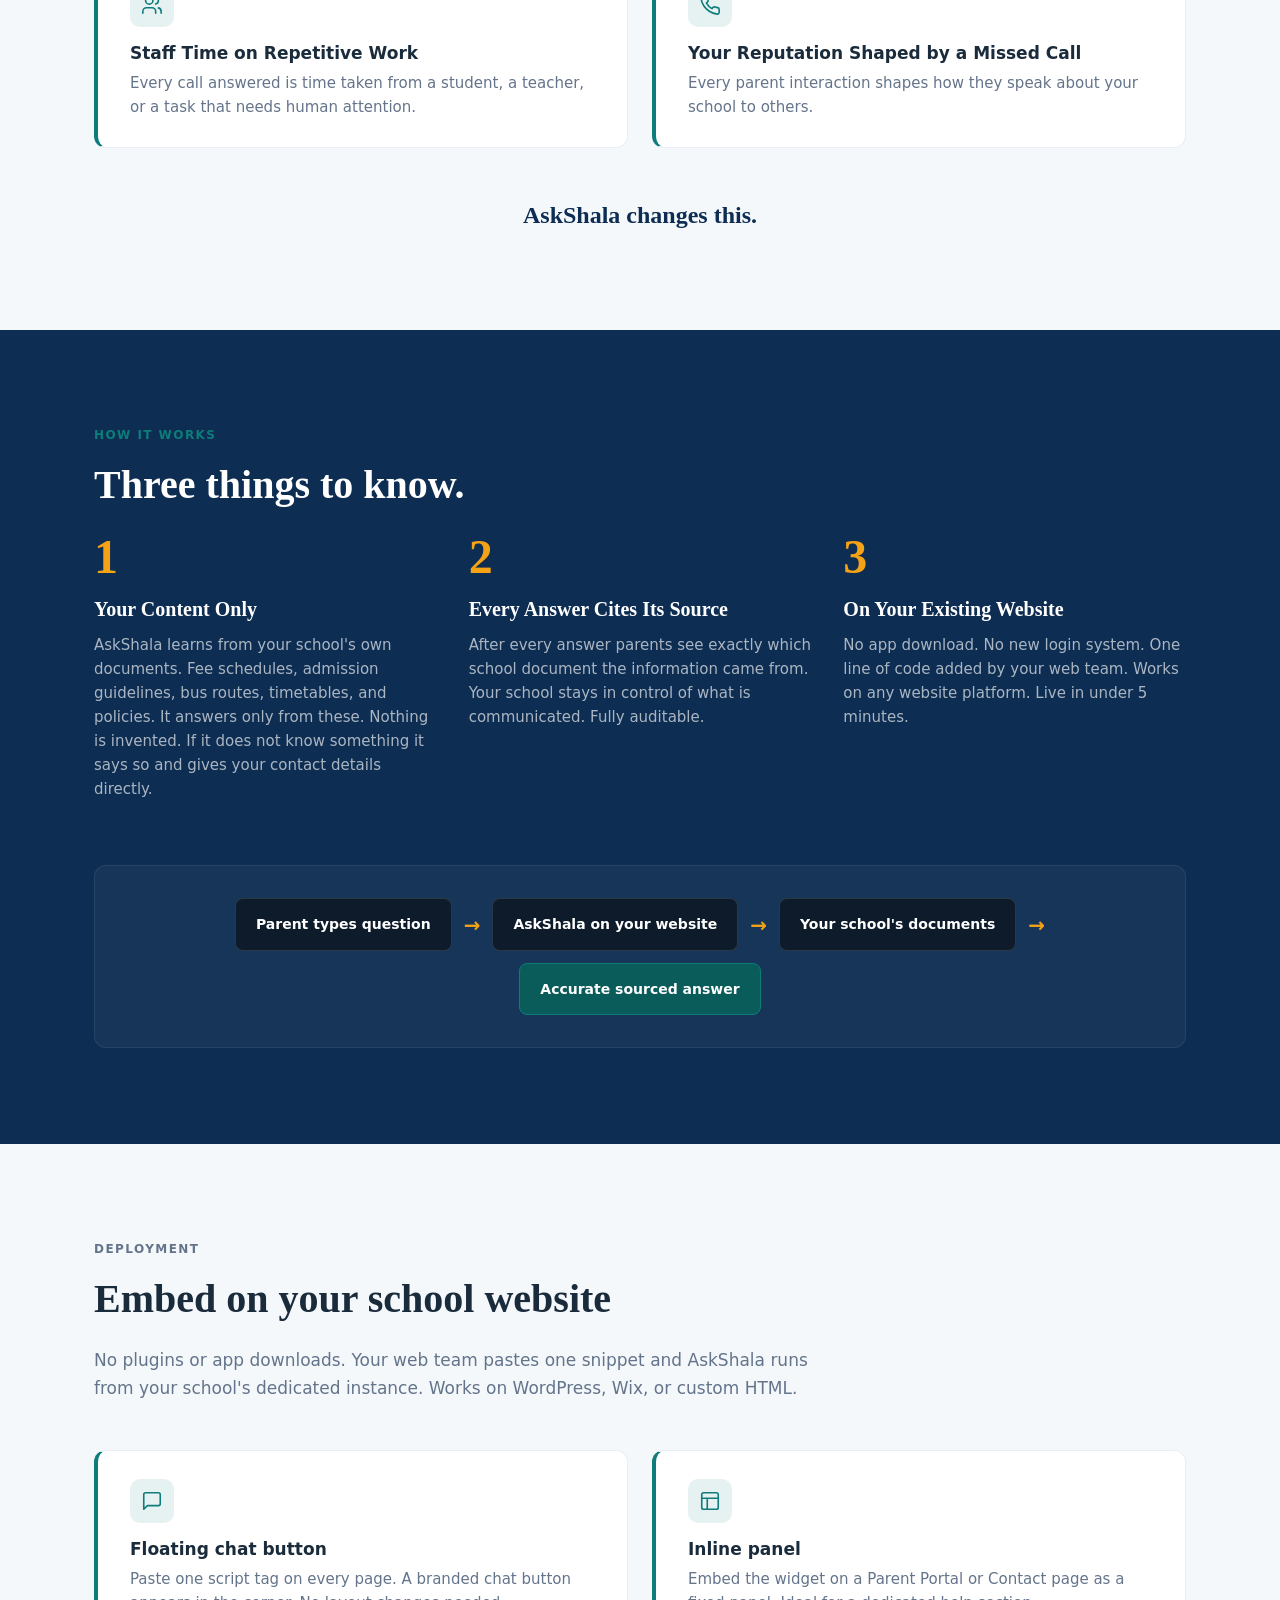
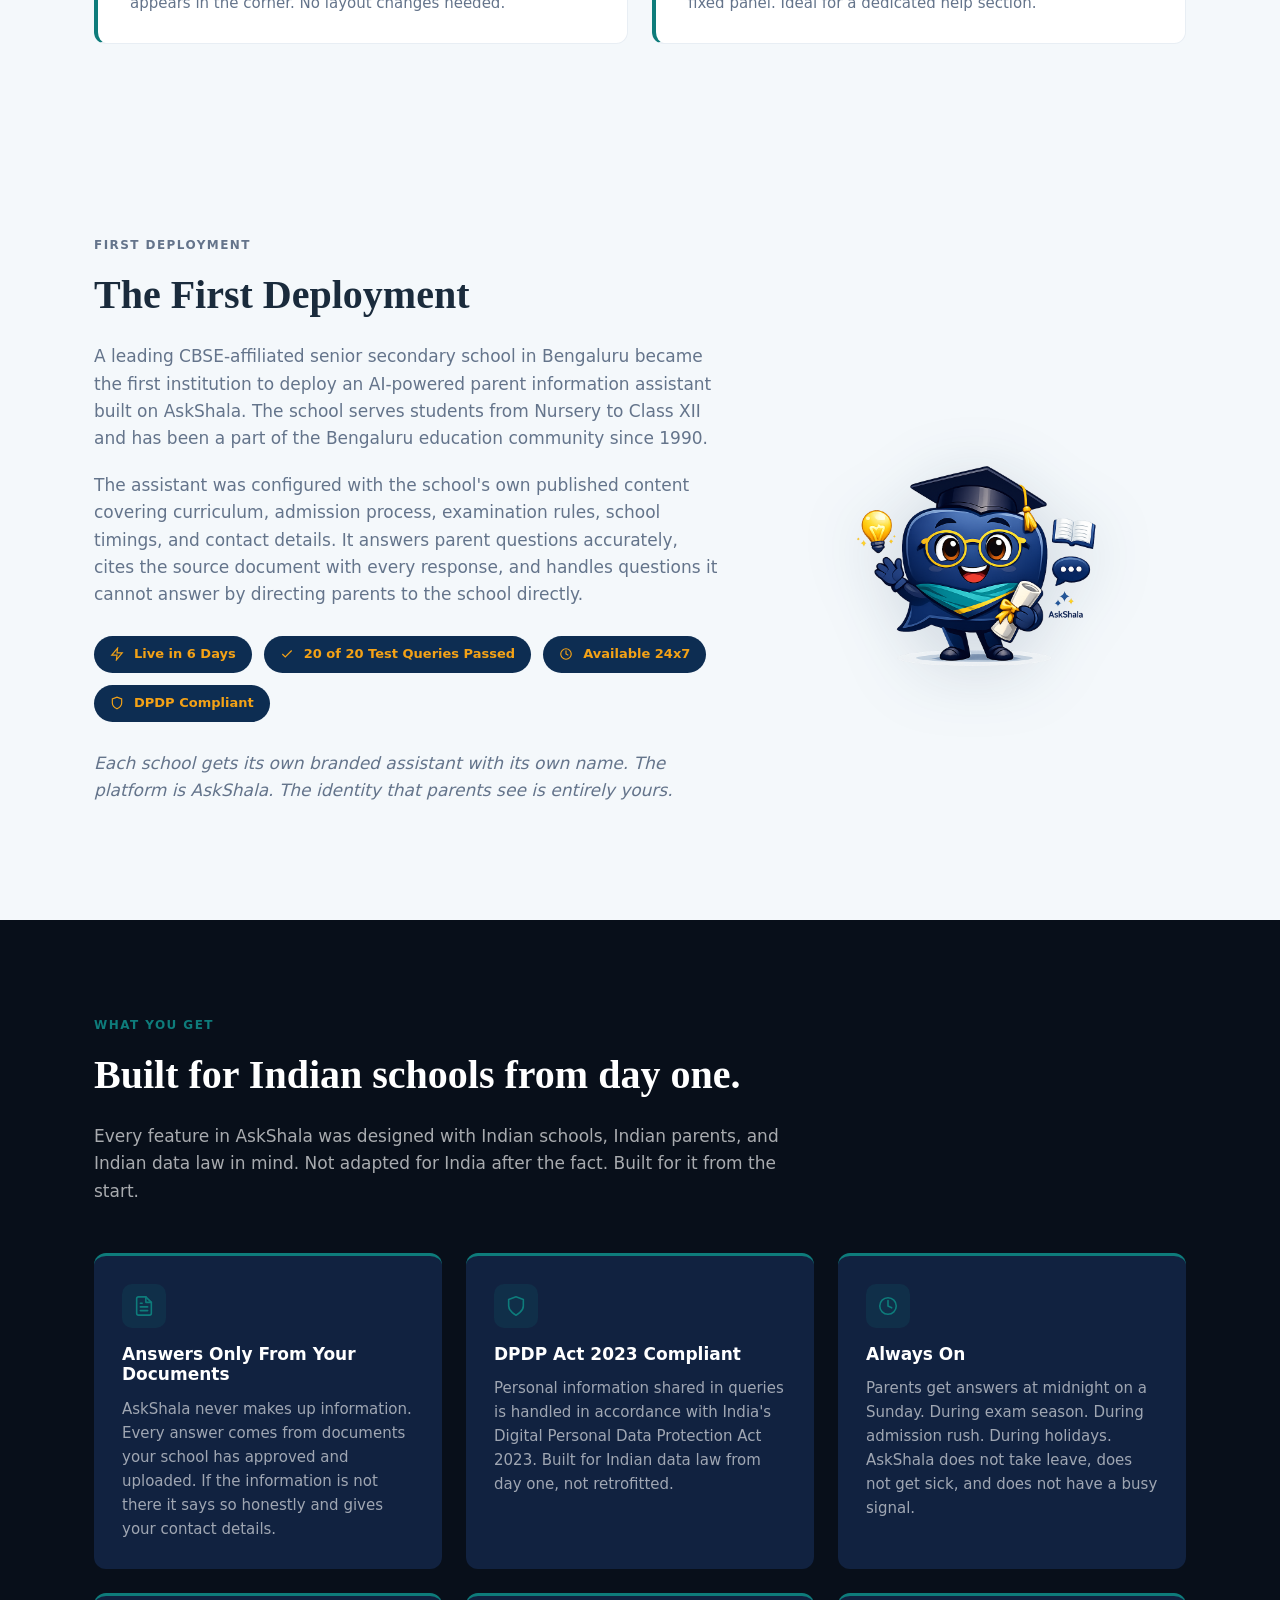
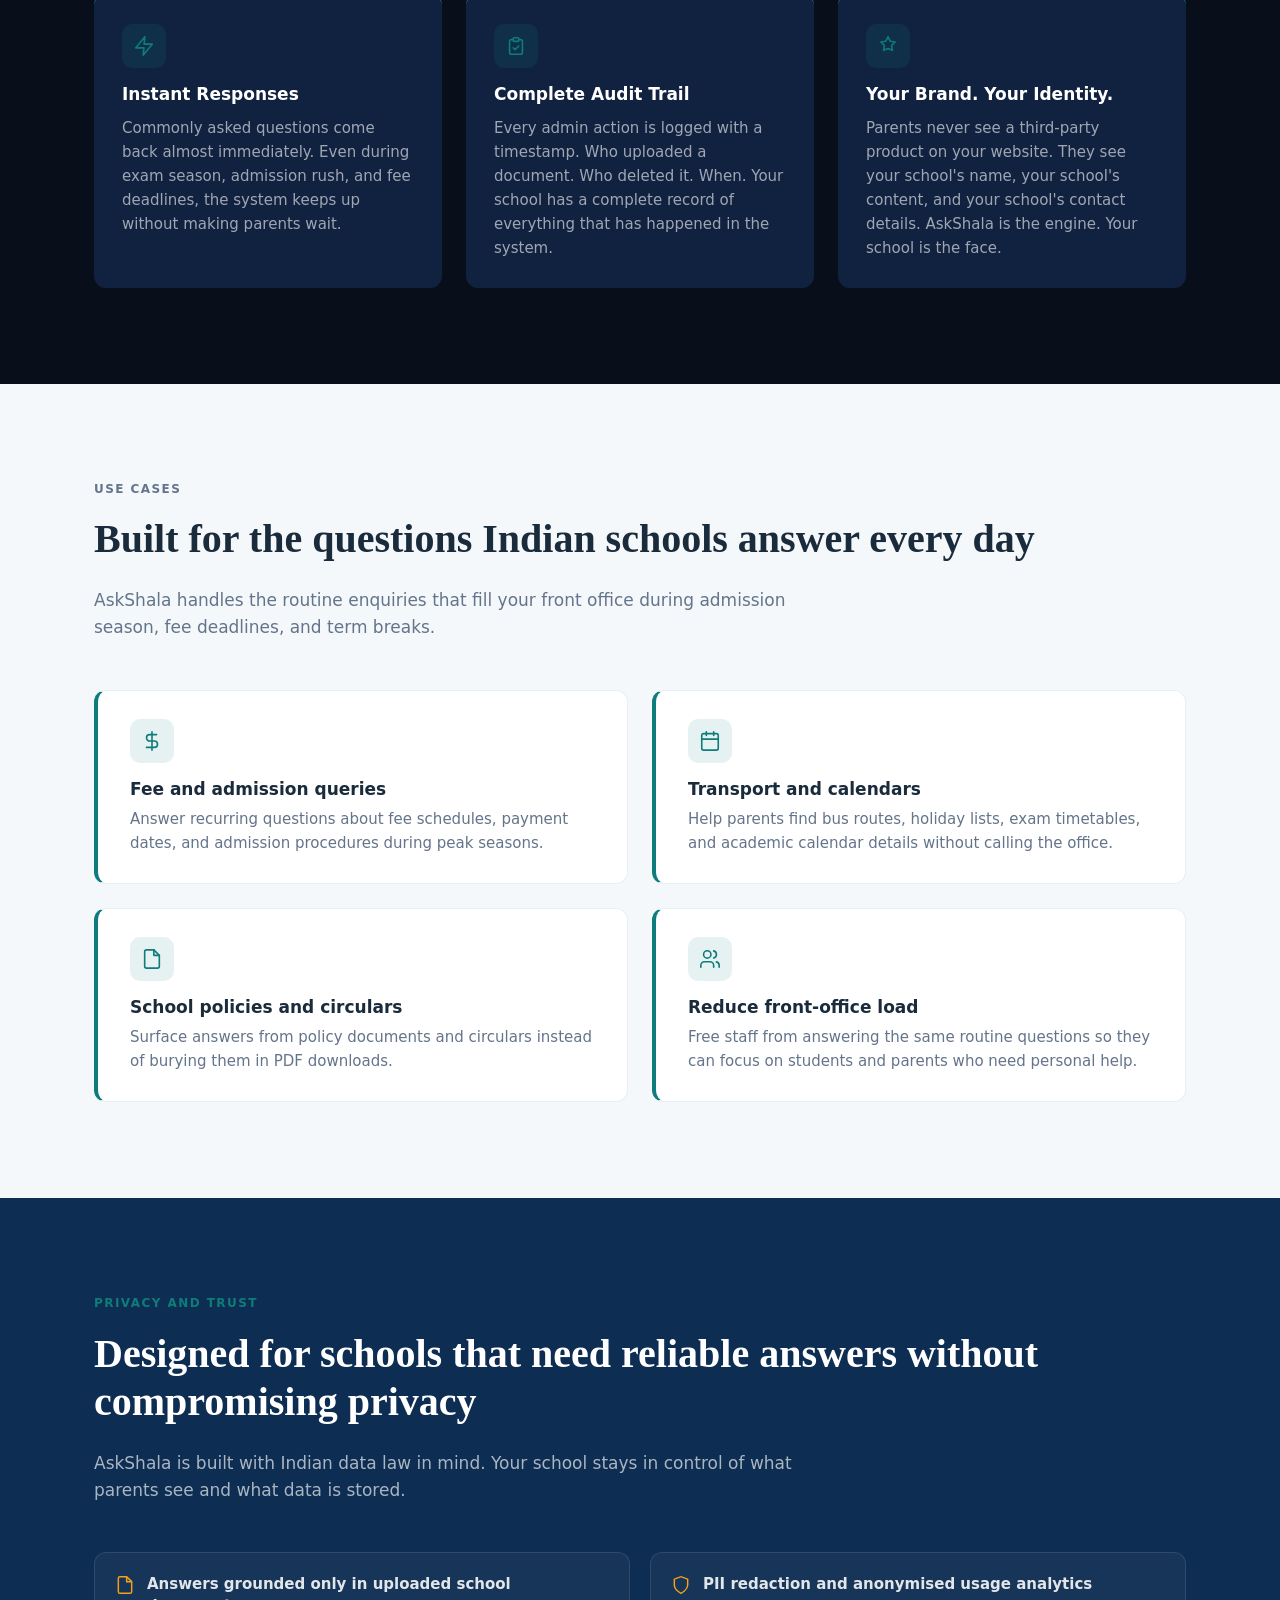
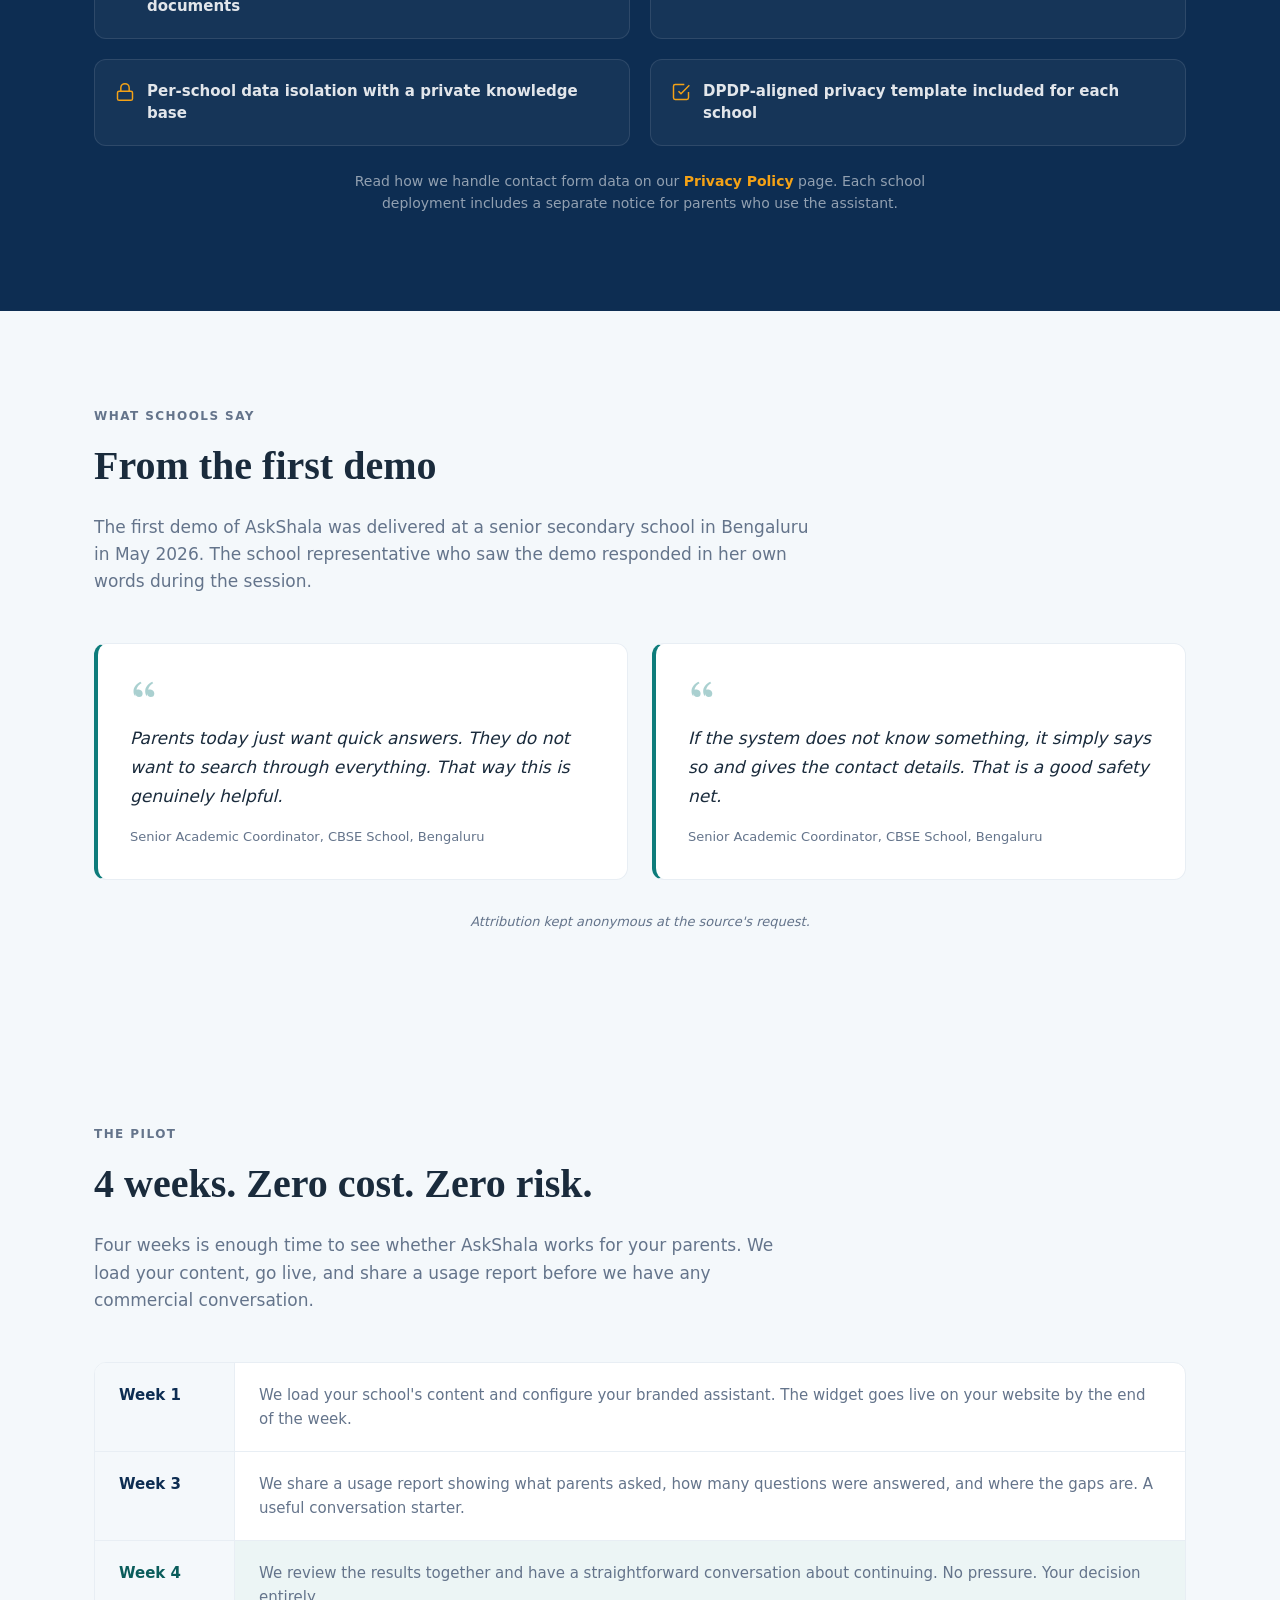
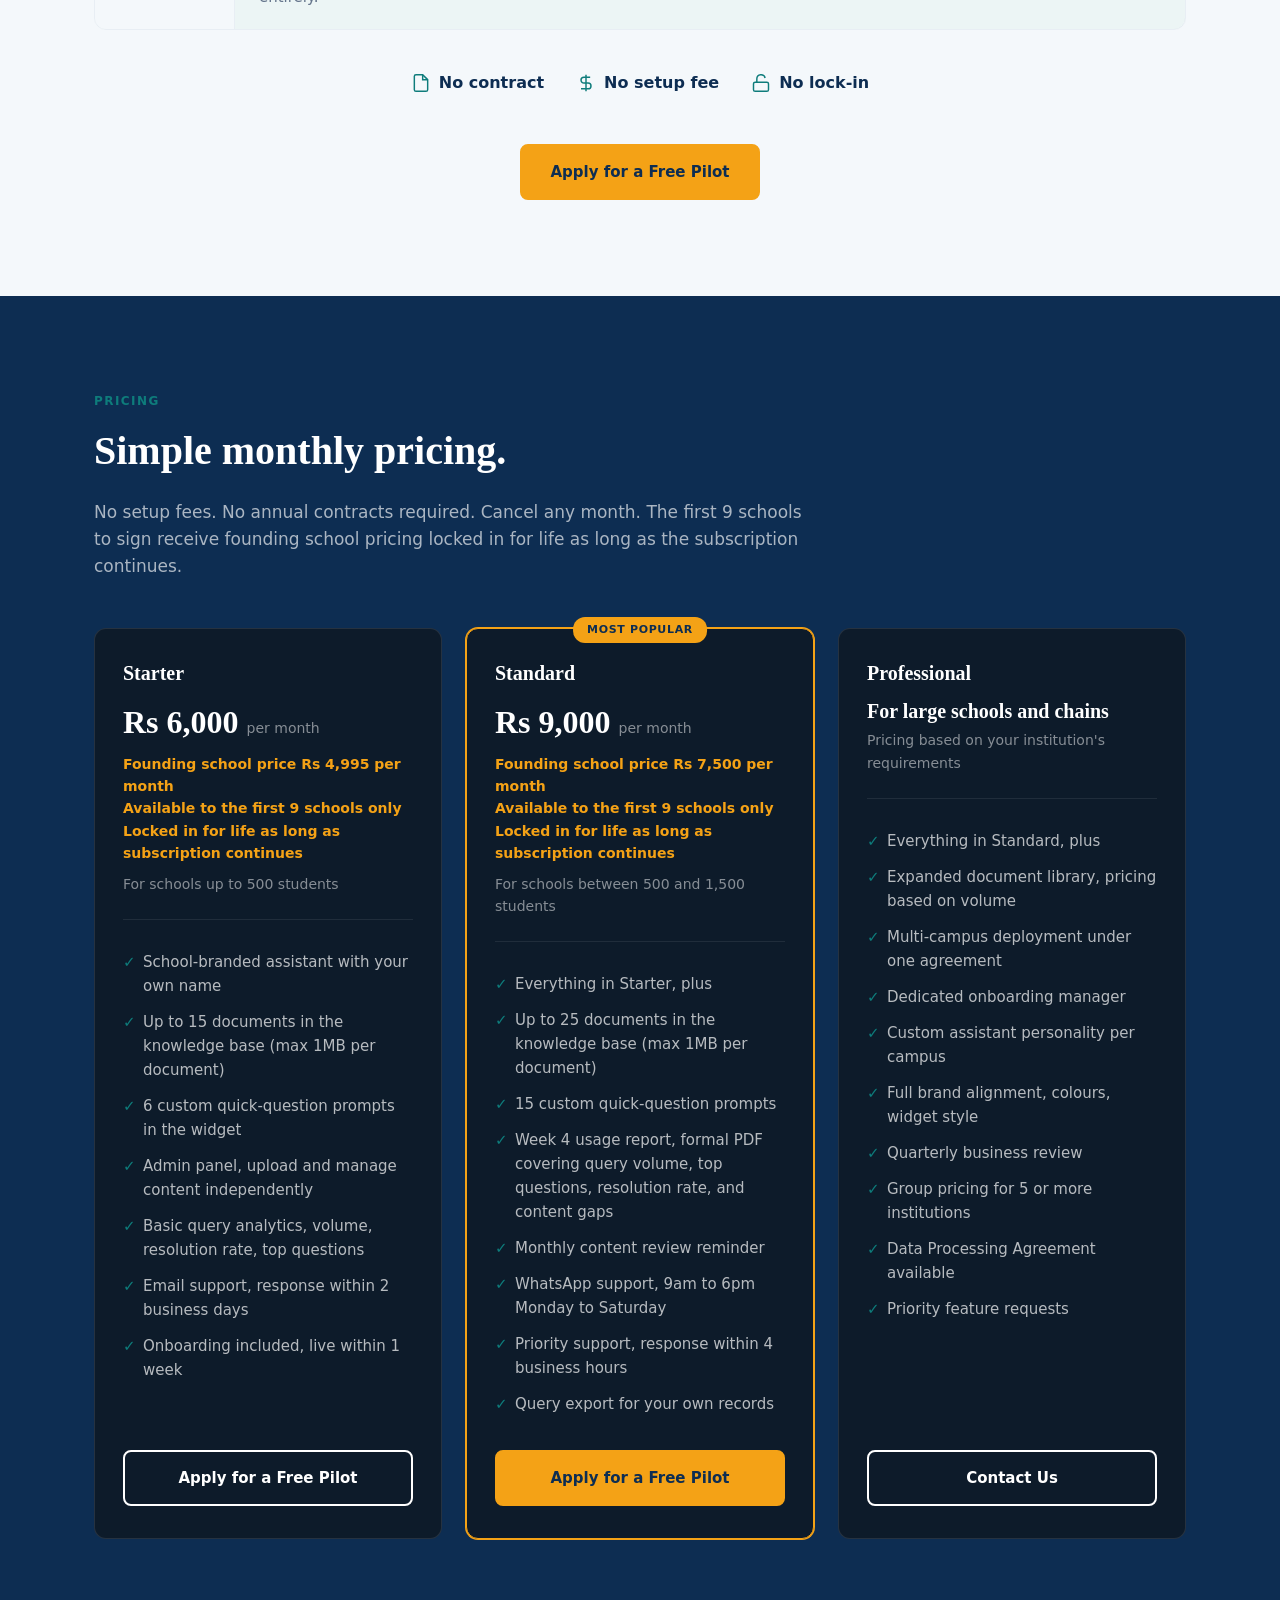
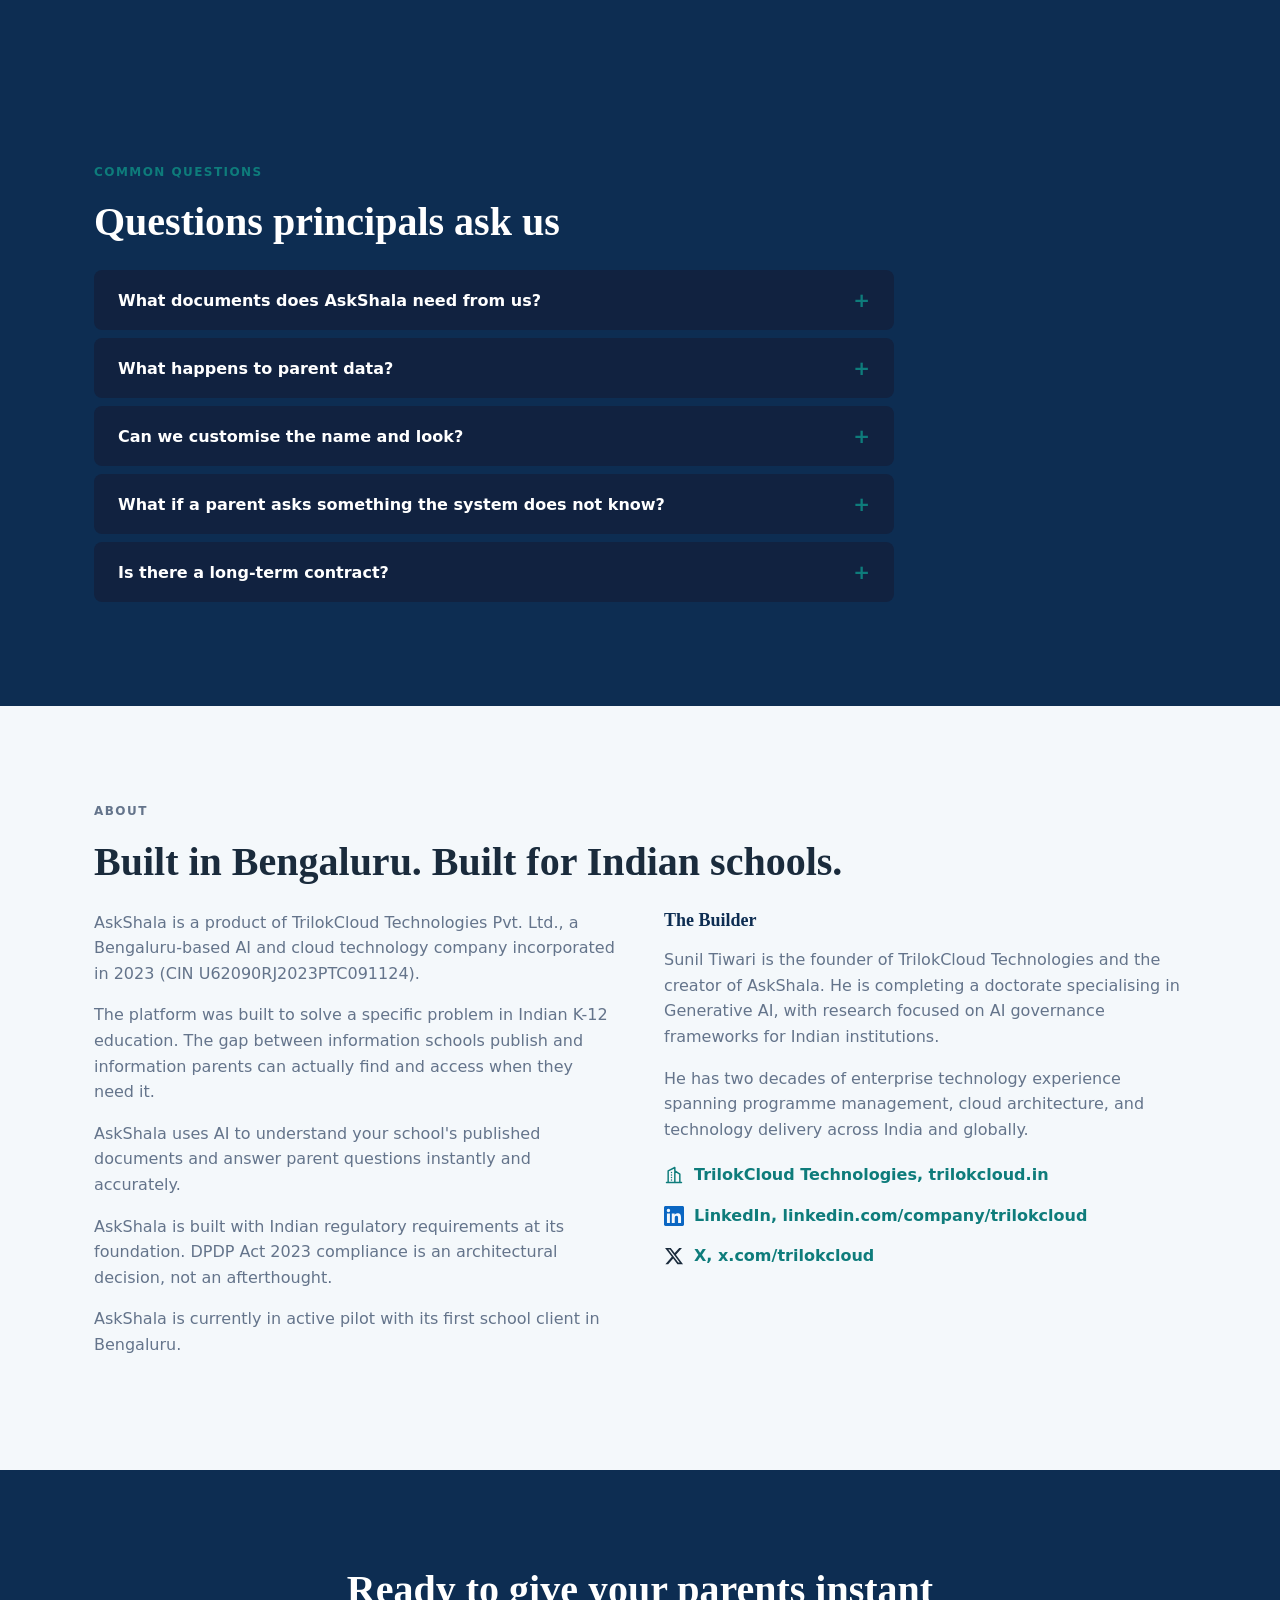
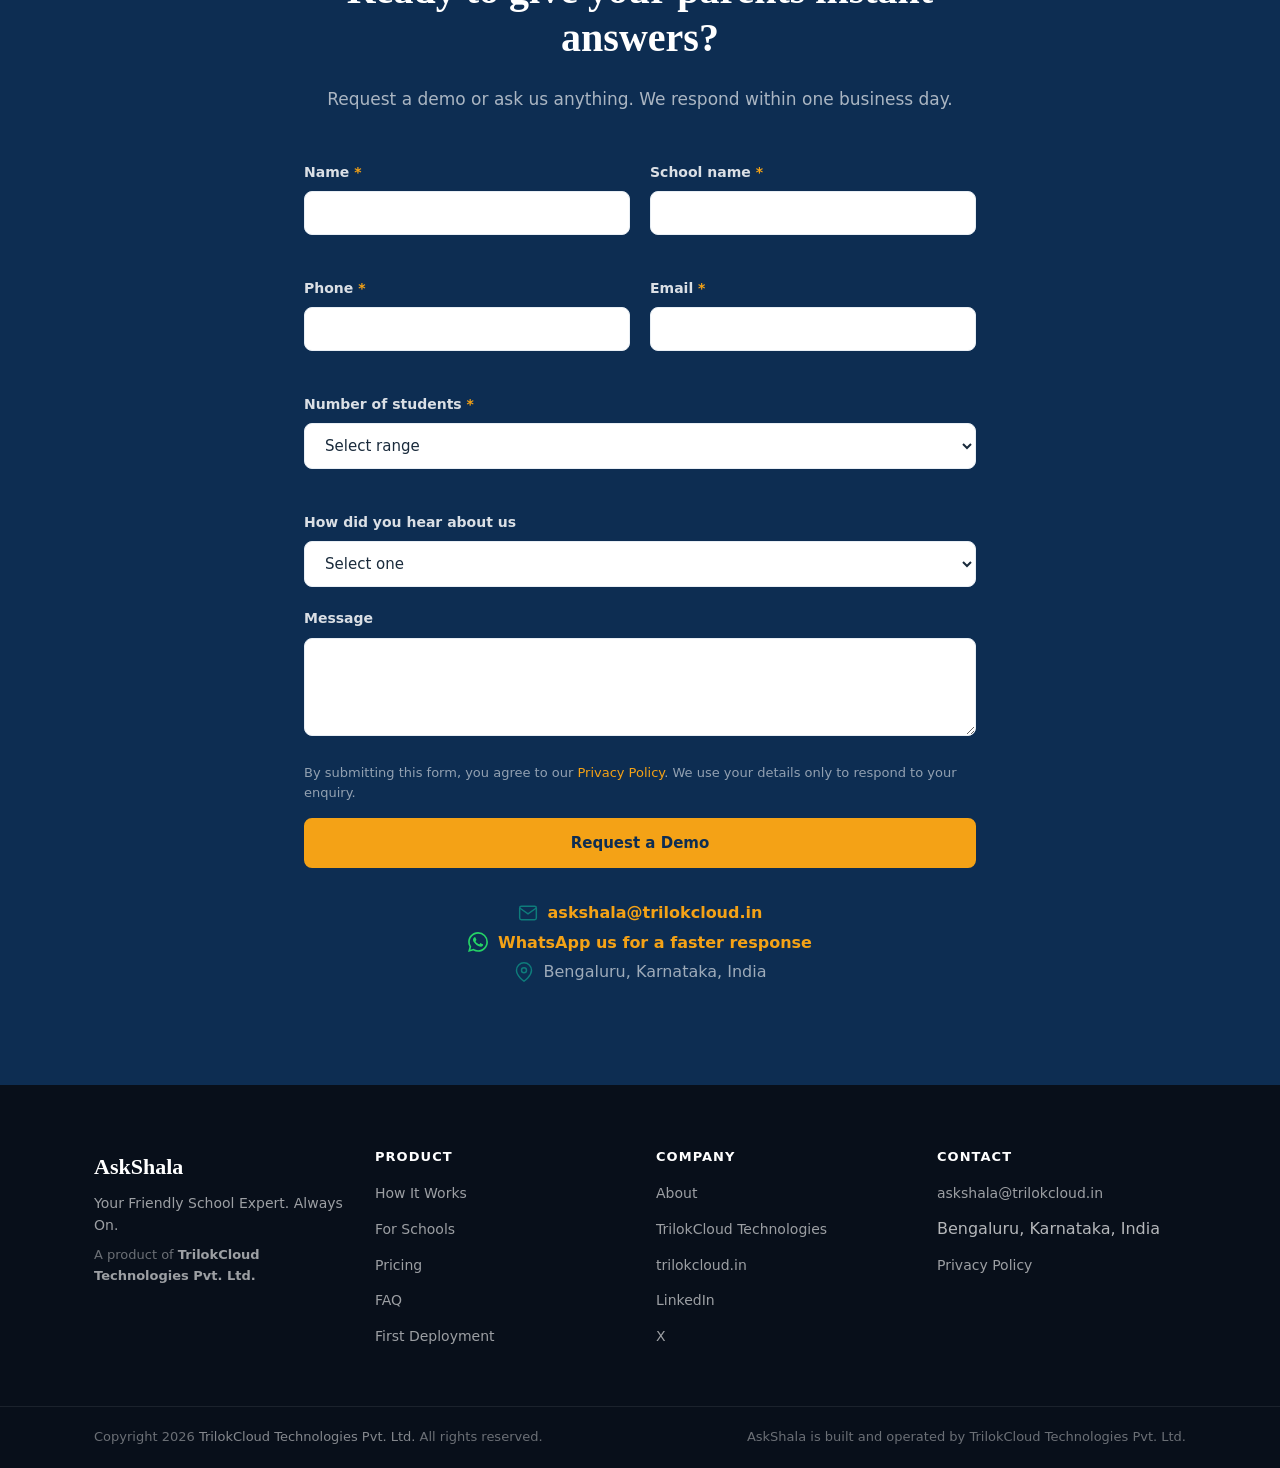
==== commit f73bbf4a: "Add use cases, embed options, and privacy trust content from TrilokCloud. Refresh hero copy for K-12" ====
--- a/index.html
+++ b/index.html
@@ -3,7 +3,7 @@
 <head>
   <meta charset="UTF-8">
   <meta name="viewport" content="width=device-width, initial-scale=1.0">
-  <meta name="description" content="AskShala gives Indian schools an AI assistant that answers parent questions 24x7 from your own published content. DPDP Act 2023 compliant.">
+  <meta name="description" content="AskShala is an AI school information assistant for Indian K-12 schools. Parents and students get instant answers on fees, admissions, transport, and policies from your own documents. DPDP Act 2023 compliant.">
   <meta name="keywords" content="AskShala, school chatbot India, parent communication, school FAQ assistant, DPDP compliant, TrilokCloud">
   <meta name="author" content="TrilokCloud Technologies Pvt. Ltd.">
   <meta name="robots" content="index, follow">
@@ -13,14 +13,14 @@
   <meta property="og:type" content="website">
   <meta property="og:url" content="https://askshala.in/">
   <meta property="og:title" content="AskShala | Your Friendly School Expert. Always On.">
-  <meta property="og:description" content="Give parents instant answers from your school's own documents. 24x7, DPDP Act 2023 compliant, built for Indian schools.">
+  <meta property="og:description" content="AI school information assistant for Indian K-12 schools. Instant answers on fees, admissions, transport, and policies from your own documents. No app download required.">
   <meta property="og:image" content="https://askshala.in/assets/oxford-buddy-mascot.png">
   <meta property="og:locale" content="en_IN">
   <meta property="og:site_name" content="AskShala">
 
   <meta name="twitter:card" content="summary_large_image">
   <meta name="twitter:title" content="AskShala | Your Friendly School Expert. Always On.">
-  <meta name="twitter:description" content="Give parents instant answers from your school's own documents. 24x7, DPDP Act 2023 compliant, built for Indian schools.">
+  <meta name="twitter:description" content="AI school information assistant for Indian K-12 schools. Instant answers on fees, admissions, transport, and policies from your own documents. No app download required.">
   <meta name="twitter:image" content="https://askshala.in/assets/oxford-buddy-mascot.png">
 
   <title>AskShala | Your Friendly School Expert. Always On.</title>
@@ -66,7 +66,7 @@
         "name": "AskShala",
         "applicationCategory": "BusinessApplication",
         "operatingSystem": "Web",
-        "description": "AI school information assistant that answers parent questions from school-published documents.",
+        "description": "AI school information assistant for Indian K-12 schools. Answers parent and student questions from school-published documents.",
         "offers": {
           "@type": "Offer",
           "priceCurrency": "INR",
@@ -120,20 +120,21 @@
           >
           <ul class="hero__chips" aria-label="Key highlights">
             <li class="hero__chip hero__chip--1">20 of 20 Queries Passed in First Demo</li>
-            <li class="hero__chip hero__chip--2">Available 24x7</li>
+            <li class="hero__chip hero__chip--2">Embeds in Minutes</li>
             <li class="hero__chip hero__chip--3">DPDP Compliant from Day One</li>
           </ul>
         </div>
 
         <div class="hero__content">
-          <p class="section-label section-label--teal">AI FOR INDIAN SCHOOLS</p>
+          <p class="section-label section-label--teal">FLAGSHIP PRODUCT · TRILOKCLOUD</p>
           <h1 id="hero-heading" class="hero__heading">Every Parent Question.<br>Answered.</h1>
-          <p class="hero__subtext">AskShala gives your school an AI assistant that answers parent questions 24x7 from your own published content. No made-up answers. No guessing. Just accurate, sourced responses, any time of day.</p>
+          <p class="hero__tagline">Ask Buddy. Know Instantly.</p>
+          <p class="hero__subtext">AskShala is an AI school information assistant for Indian K-12 schools. Parents and students ask questions about fees, admissions, transport, calendars, and school policies, and get instant answers grounded in your school's own uploaded documents. No app download required.</p>
           <div class="hero__actions">
             <a href="#contact" class="btn btn--primary">Request a Demo</a>
             <a href="#how-it-works" class="btn btn--outline">See How It Works</a>
           </div>
-          <p class="hero__trust">DPDP Act 2023 compliant &nbsp;·&nbsp; No setup fee &nbsp;·&nbsp; Live in as little as 2 weeks</p>
+          <p class="hero__trust">DPDP Act 2023 compliant &nbsp;·&nbsp; No setup fee &nbsp;·&nbsp; Managed by your admin team, no developer required</p>
         </div>
       </div>
     </section>
@@ -216,6 +217,32 @@
       </div>
     </section>
 
+    <!-- EMBED ON YOUR WEBSITE -->
+    <section class="section section--light fade-in" id="embed" aria-labelledby="embed-heading">
+      <div class="container">
+        <p class="section-label">DEPLOYMENT</p>
+        <h2 id="embed-heading" class="section-heading">Embed on your school website</h2>
+        <p class="section-intro">No plugins or app downloads. Your web team pastes one snippet and AskShala runs from your school's dedicated instance. Works on WordPress, Wix, or custom HTML.</p>
+
+        <div class="embed-grid">
+          <article class="embed-card">
+            <div class="card-icon card-icon--light" aria-hidden="true">
+              <svg class="icon" viewBox="0 0 24 24" fill="none" stroke="currentColor" stroke-width="1.75" stroke-linecap="round" stroke-linejoin="round"><path d="M21 15a2 2 0 0 1-2 2H7l-4 4V5a2 2 0 0 1 2-2h14a2 2 0 0 1 2 2z"/></svg>
+            </div>
+            <h3 class="embed-card__title">Floating chat button</h3>
+            <p class="embed-card__body">Paste one script tag on every page. A branded chat button appears in the corner. No layout changes needed.</p>
+          </article>
+          <article class="embed-card">
+            <div class="card-icon card-icon--light" aria-hidden="true">
+              <svg class="icon" viewBox="0 0 24 24" fill="none" stroke="currentColor" stroke-width="1.75" stroke-linecap="round" stroke-linejoin="round"><rect x="3" y="3" width="18" height="18" rx="2"/><path d="M3 9h18M9 21V9"/></svg>
+            </div>
+            <h3 class="embed-card__title">Inline panel</h3>
+            <p class="embed-card__body">Embed the widget on a Parent Portal or Contact page as a fixed panel. Ideal for a dedicated help section.</p>
+          </article>
+        </div>
+      </div>
+    </section>
+
     <!-- SECTION 5 — FIRST DEPLOYMENT -->
     <section class="section section--light fade-in" id="for-schools" aria-labelledby="deployment-heading">
       <div class="container deployment">
@@ -301,6 +328,76 @@
             <p class="feature-card__body">Parents never see a third-party product on your website. They see your school's name, your school's content, and your school's contact details. AskShala is the engine. Your school is the face.</p>
           </article>
         </div>
+      </div>
+    </section>
+
+    <!-- USE CASES -->
+    <section class="section section--light fade-in" id="use-cases" aria-labelledby="use-cases-heading">
+      <div class="container">
+        <p class="section-label">USE CASES</p>
+        <h2 id="use-cases-heading" class="section-heading">Built for the questions Indian schools answer every day</h2>
+        <p class="section-intro">AskShala handles the routine enquiries that fill your front office during admission season, fee deadlines, and term breaks.</p>
+
+        <div class="use-cases-grid">
+          <article class="use-case-card">
+            <div class="card-icon card-icon--light" aria-hidden="true">
+              <svg class="icon" viewBox="0 0 24 24" fill="none" stroke="currentColor" stroke-width="1.75" stroke-linecap="round" stroke-linejoin="round"><path d="M12 2v20M17 5H9.5a3.5 3.5 0 0 0 0 7h5a3.5 3.5 0 0 1 0 7H6"/></svg>
+            </div>
+            <h3 class="use-case-card__title">Fee and admission queries</h3>
+            <p class="use-case-card__body">Answer recurring questions about fee schedules, payment dates, and admission procedures during peak seasons.</p>
+          </article>
+          <article class="use-case-card">
+            <div class="card-icon card-icon--light" aria-hidden="true">
+              <svg class="icon" viewBox="0 0 24 24" fill="none" stroke="currentColor" stroke-width="1.75" stroke-linecap="round" stroke-linejoin="round"><rect x="3" y="4" width="18" height="18" rx="2"/><path d="M16 2v4M8 2v4M3 10h18"/></svg>
+            </div>
+            <h3 class="use-case-card__title">Transport and calendars</h3>
+            <p class="use-case-card__body">Help parents find bus routes, holiday lists, exam timetables, and academic calendar details without calling the office.</p>
+          </article>
+          <article class="use-case-card">
+            <div class="card-icon card-icon--light" aria-hidden="true">
+              <svg class="icon" viewBox="0 0 24 24" fill="none" stroke="currentColor" stroke-width="1.75" stroke-linecap="round" stroke-linejoin="round"><path d="M14 2H6a2 2 0 0 0-2 2v16a2 2 0 0 0 2 2h12a2 2 0 0 0 2-2V8z"/><path d="M14 2v6h6"/></svg>
+            </div>
+            <h3 class="use-case-card__title">School policies and circulars</h3>
+            <p class="use-case-card__body">Surface answers from policy documents and circulars instead of burying them in PDF downloads.</p>
+          </article>
+          <article class="use-case-card">
+            <div class="card-icon card-icon--light" aria-hidden="true">
+              <svg class="icon" viewBox="0 0 24 24" fill="none" stroke="currentColor" stroke-width="1.75" stroke-linecap="round" stroke-linejoin="round"><path d="M16 21v-2a4 4 0 0 0-4-4H6a4 4 0 0 0-4 4v2"/><circle cx="9" cy="7" r="4"/><path d="M22 21v-2a4 4 0 0 0-3-3.87M16 3.13a4 4 0 0 1 0 7.75"/></svg>
+            </div>
+            <h3 class="use-case-card__title">Reduce front-office load</h3>
+            <p class="use-case-card__body">Free staff from answering the same routine questions so they can focus on students and parents who need personal help.</p>
+          </article>
+        </div>
+      </div>
+    </section>
+
+    <!-- PRIVACY AND TRUST -->
+    <section class="section section--dark fade-in" id="privacy-trust" aria-labelledby="privacy-trust-heading">
+      <div class="container">
+        <p class="section-label section-label--teal">PRIVACY AND TRUST</p>
+        <h2 id="privacy-trust-heading" class="section-heading section-heading--light">Designed for schools that need reliable answers without compromising privacy</h2>
+        <p class="section-intro section-intro--dark">AskShala is built with Indian data law in mind. Your school stays in control of what parents see and what data is stored.</p>
+
+        <ul class="privacy-trust-grid">
+          <li class="privacy-trust-item">
+            <svg class="icon icon--trust" viewBox="0 0 24 24" fill="none" stroke="currentColor" stroke-width="1.75" aria-hidden="true"><path d="M14 2H6a2 2 0 0 0-2 2v16a2 2 0 0 0 2 2h12a2 2 0 0 0 2-2V8z"/><path d="M14 2v6h6"/></svg>
+            <span>Answers grounded only in uploaded school documents</span>
+          </li>
+          <li class="privacy-trust-item">
+            <svg class="icon icon--trust" viewBox="0 0 24 24" fill="none" stroke="currentColor" stroke-width="1.75" aria-hidden="true"><path d="M12 22s8-4 8-10V5l-8-3-8 3v7c0 6 8 10 8 10z"/></svg>
+            <span>PII redaction and anonymised usage analytics</span>
+          </li>
+          <li class="privacy-trust-item">
+            <svg class="icon icon--trust" viewBox="0 0 24 24" fill="none" stroke="currentColor" stroke-width="1.75" aria-hidden="true"><rect x="3" y="11" width="18" height="11" rx="2"/><path d="M7 11V7a5 5 0 0 1 10 0v4"/></svg>
+            <span>Per-school data isolation with a private knowledge base</span>
+          </li>
+          <li class="privacy-trust-item">
+            <svg class="icon icon--trust" viewBox="0 0 24 24" fill="none" stroke="currentColor" stroke-width="1.75" aria-hidden="true"><path d="M9 11l3 3L22 4"/><path d="M21 12v7a2 2 0 0 1-2 2H5a2 2 0 0 1-2-2V5a2 2 0 0 1 2-2h11"/></svg>
+            <span>DPDP-aligned privacy template included for each school</span>
+          </li>
+        </ul>
+
+        <p class="privacy-trust-note">Read how we handle contact form data on our <a href="privacy.html">Privacy Policy</a> page. Each school deployment includes a separate notice for parents who use the assistant.</p>
       </div>
     </section>
 
--- a/style.css
+++ b/style.css
@@ -417,7 +417,14 @@
 .hero__heading {
   font-size: clamp(2rem, 5vw, 3rem);
   color: var(--white);
-  margin-bottom: 20px;
+  margin-bottom: 12px;
+}
+
+.hero__tagline {
+  font-size: 1.125rem;
+  font-weight: 600;
+  color: var(--gold);
+  margin-bottom: 16px;
 }
 
 .hero__subtext {
@@ -545,6 +552,97 @@
 
 .flow__item--highlight { background: var(--teal-dark); border-color: var(--teal); }
 .flow__arrow { font-size: 1.25rem; color: var(--gold); font-weight: 700; }
+
+/* Embed options */
+.embed-grid {
+  display: grid;
+  grid-template-columns: repeat(2, 1fr);
+  gap: 24px;
+}
+
+.embed-card {
+  background: var(--white);
+  border: 1px solid var(--border-light);
+  border-radius: var(--radius-card);
+  padding: 28px 28px 28px 32px;
+  border-left: 4px solid var(--teal);
+}
+
+.embed-card__title {
+  font-family: var(--font-body);
+  font-size: 1.0625rem;
+  font-weight: 700;
+  margin-bottom: 8px;
+  color: var(--text-dark);
+}
+
+.embed-card__body { font-size: 0.9375rem; color: var(--text-grey); }
+
+/* Use cases */
+.use-cases-grid {
+  display: grid;
+  grid-template-columns: repeat(2, 1fr);
+  gap: 24px;
+}
+
+.use-case-card {
+  background: var(--white);
+  border: 1px solid var(--border-light);
+  border-radius: var(--radius-card);
+  padding: 28px 28px 28px 32px;
+  border-left: 4px solid var(--teal);
+}
+
+.use-case-card__title {
+  font-family: var(--font-body);
+  font-size: 1.0625rem;
+  font-weight: 700;
+  margin-bottom: 8px;
+  color: var(--text-dark);
+}
+
+.use-case-card__body { font-size: 0.9375rem; color: var(--text-grey); }
+
+/* Privacy and trust */
+.privacy-trust-grid {
+  display: grid;
+  grid-template-columns: repeat(2, 1fr);
+  gap: 20px;
+  list-style: none;
+  margin: 0 0 24px;
+  padding: 0;
+}
+
+.privacy-trust-item {
+  display: flex;
+  align-items: flex-start;
+  gap: 12px;
+  background: rgba(255, 255, 255, 0.04);
+  border: 1px solid rgba(255, 255, 255, 0.1);
+  border-radius: var(--radius-card);
+  padding: 20px;
+  font-size: 0.9375rem;
+  font-weight: 600;
+  color: rgba(255, 255, 255, 0.88);
+  line-height: 1.5;
+}
+
+.privacy-trust-item .icon--trust {
+  flex-shrink: 0;
+  margin-top: 2px;
+  color: var(--gold);
+}
+
+.privacy-trust-note {
+  text-align: center;
+  font-size: 0.875rem;
+  color: rgba(255, 255, 255, 0.55);
+  max-width: 640px;
+  margin: 0 auto;
+  line-height: 1.6;
+}
+
+.privacy-trust-note a { color: var(--gold); font-weight: 600; }
 
 /* First Deployment */
 .deployment__grid {
@@ -1204,6 +1302,9 @@
   .nav__link { display: block; padding: 14px 0; }
   .btn--nav { width: 100%; }
   .problem-grid { grid-template-columns: 1fr; }
+  .embed-grid { grid-template-columns: 1fr; }
+  .use-cases-grid { grid-template-columns: 1fr; }
+  .privacy-trust-grid { grid-template-columns: 1fr; }
   .features-grid { grid-template-columns: 1fr; }
   .flow { flex-direction: column; }
   .flow__arrow { transform: rotate(90deg); }
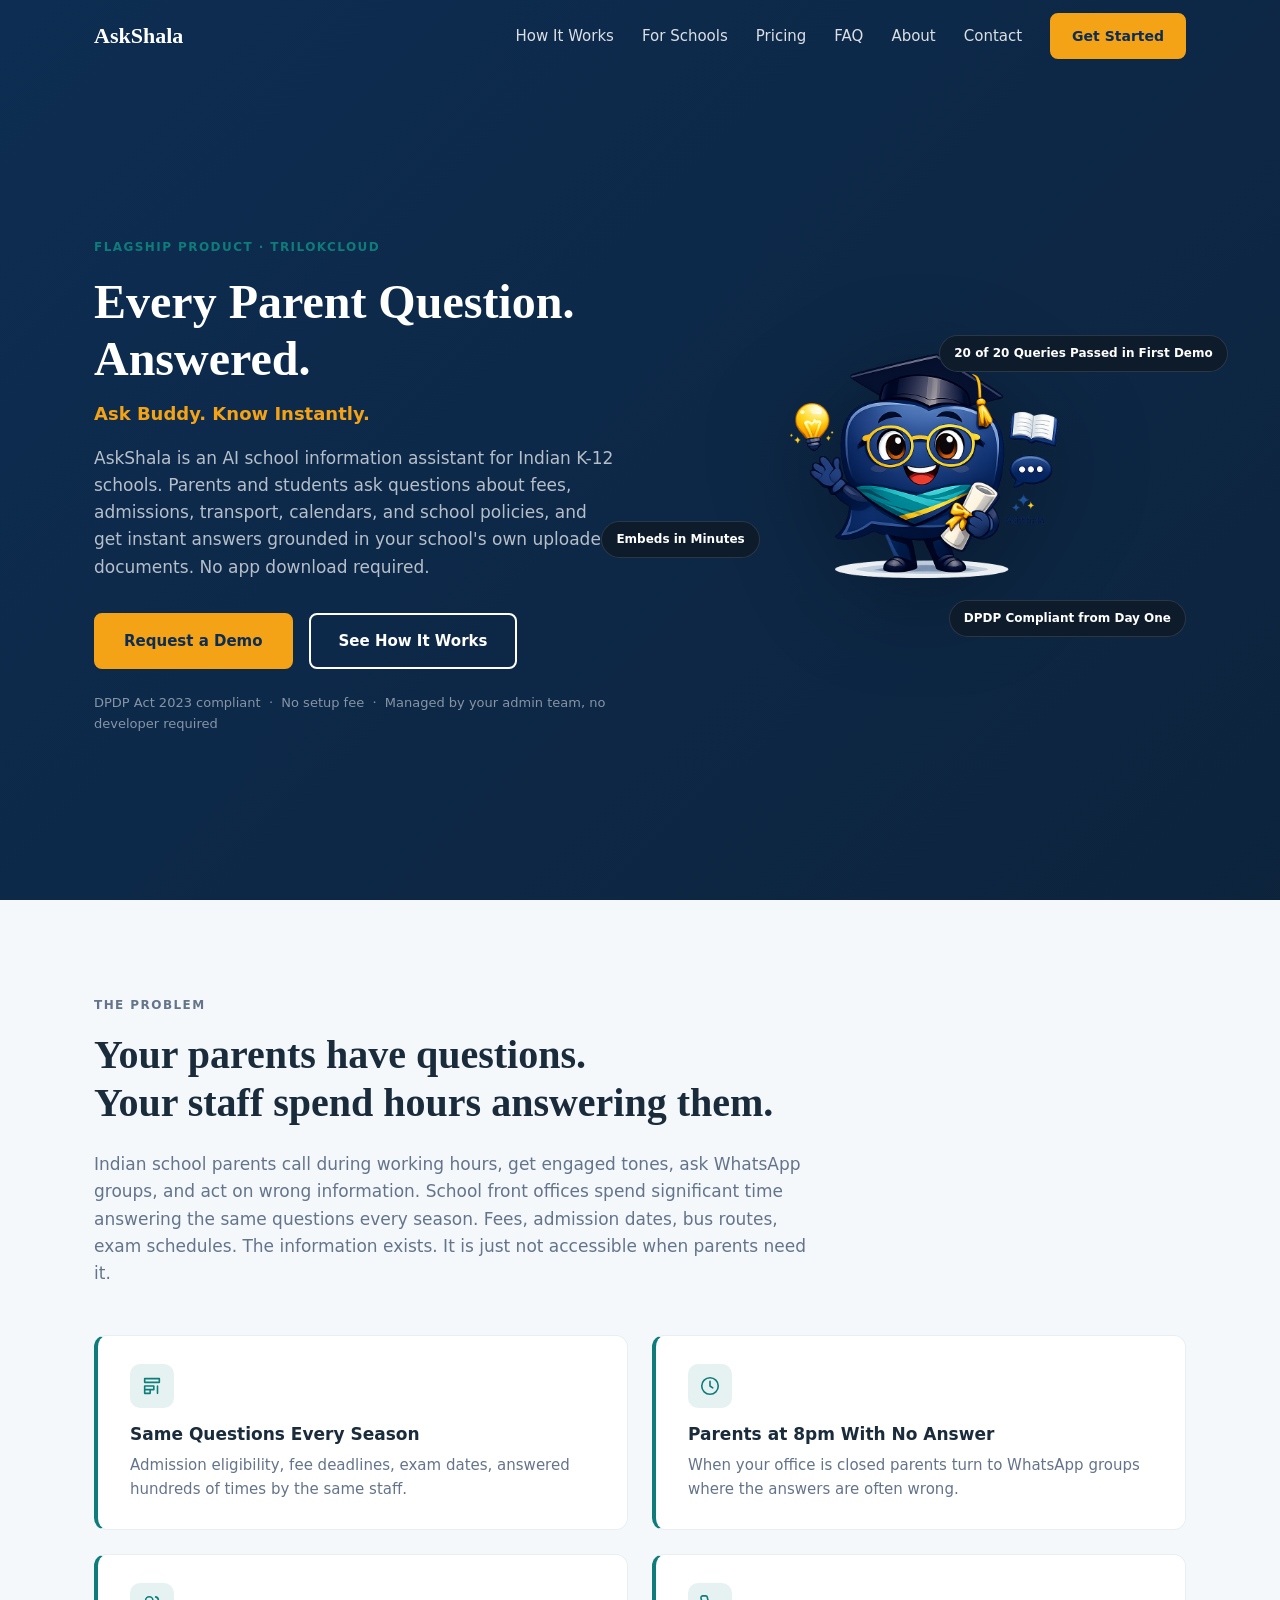
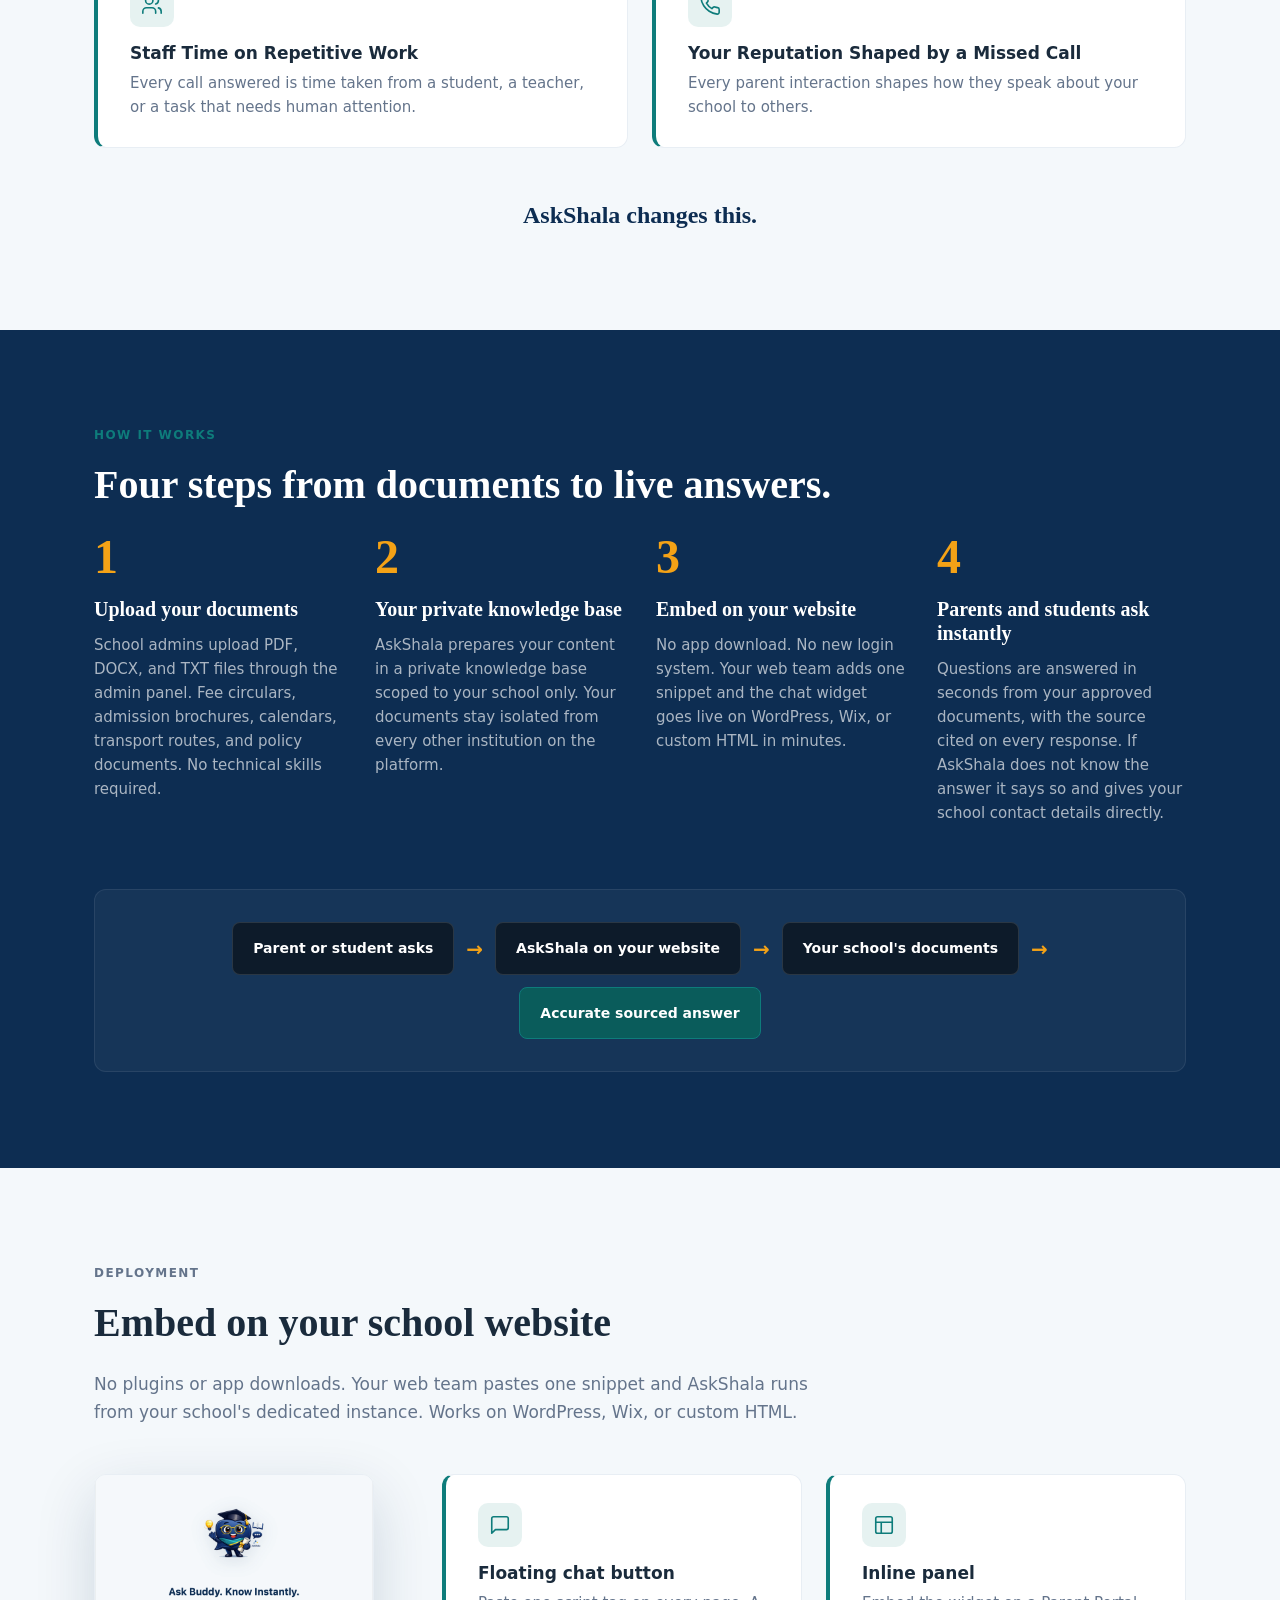
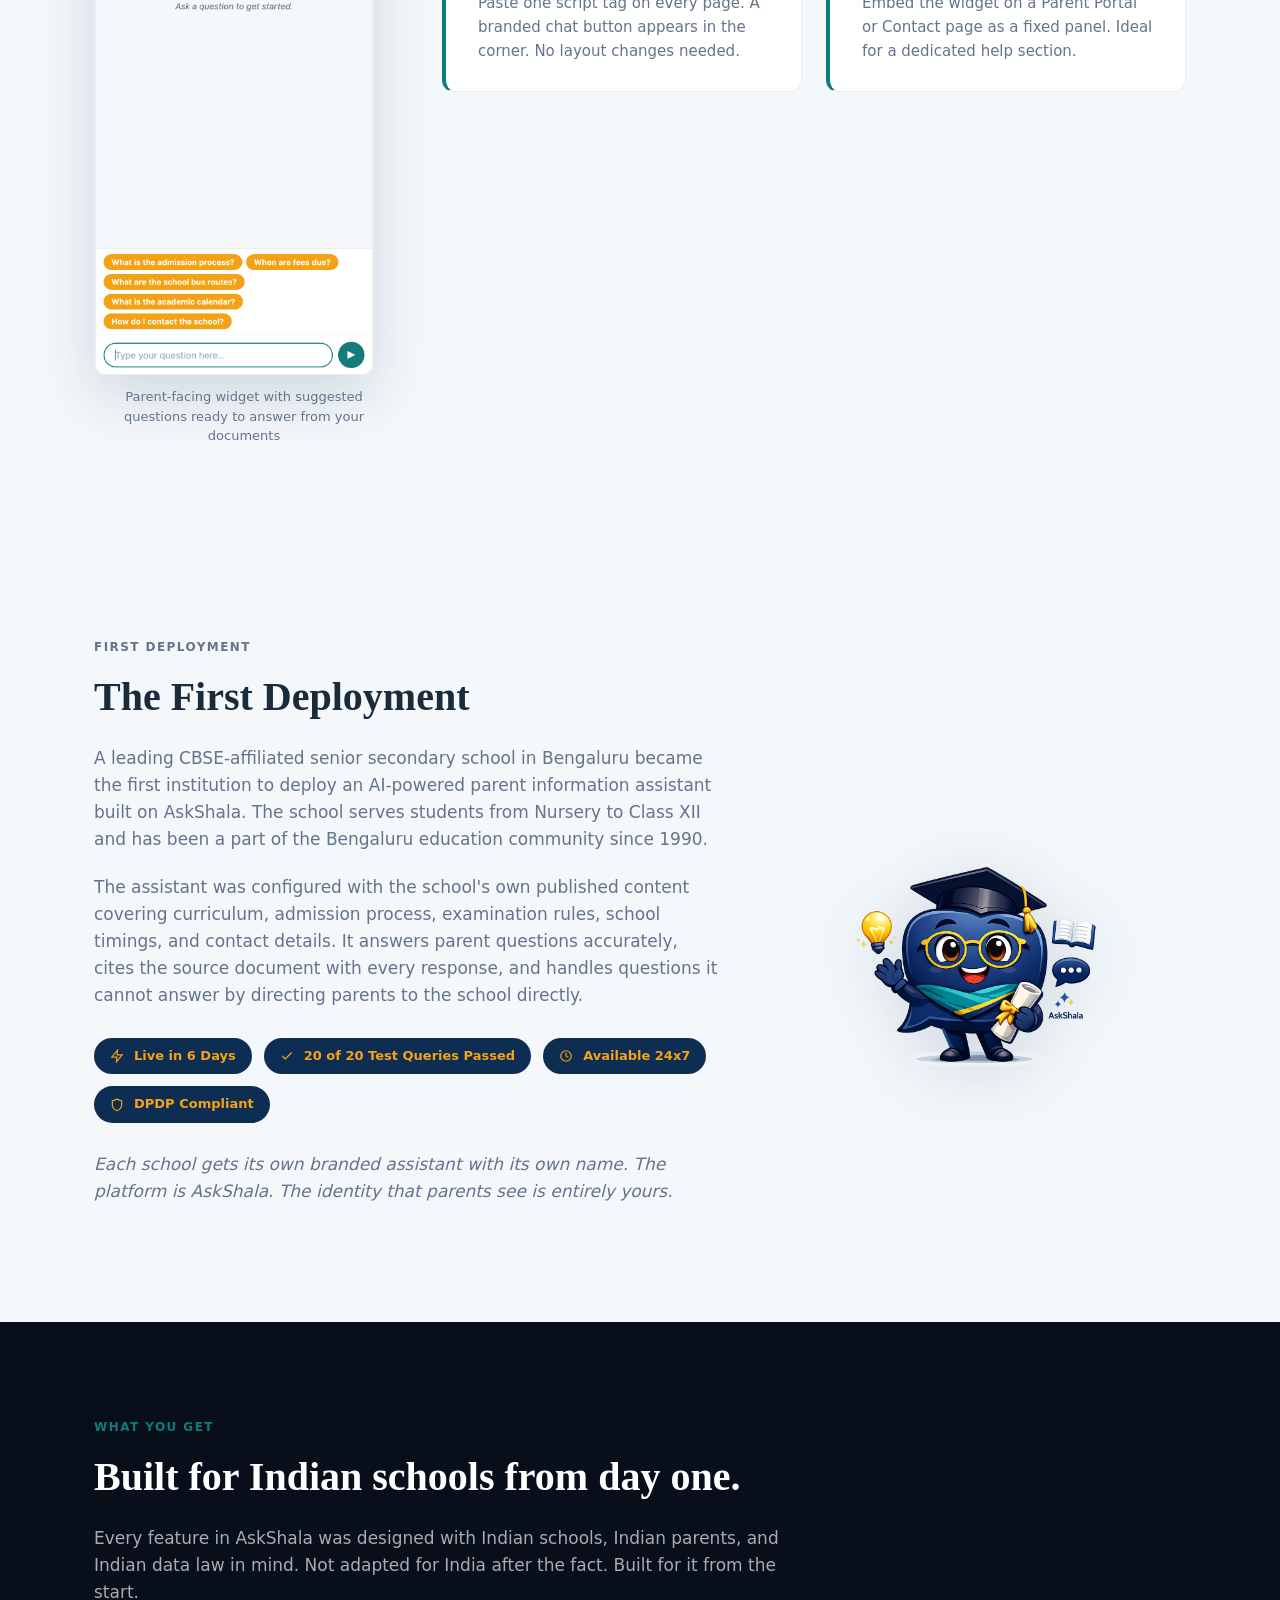
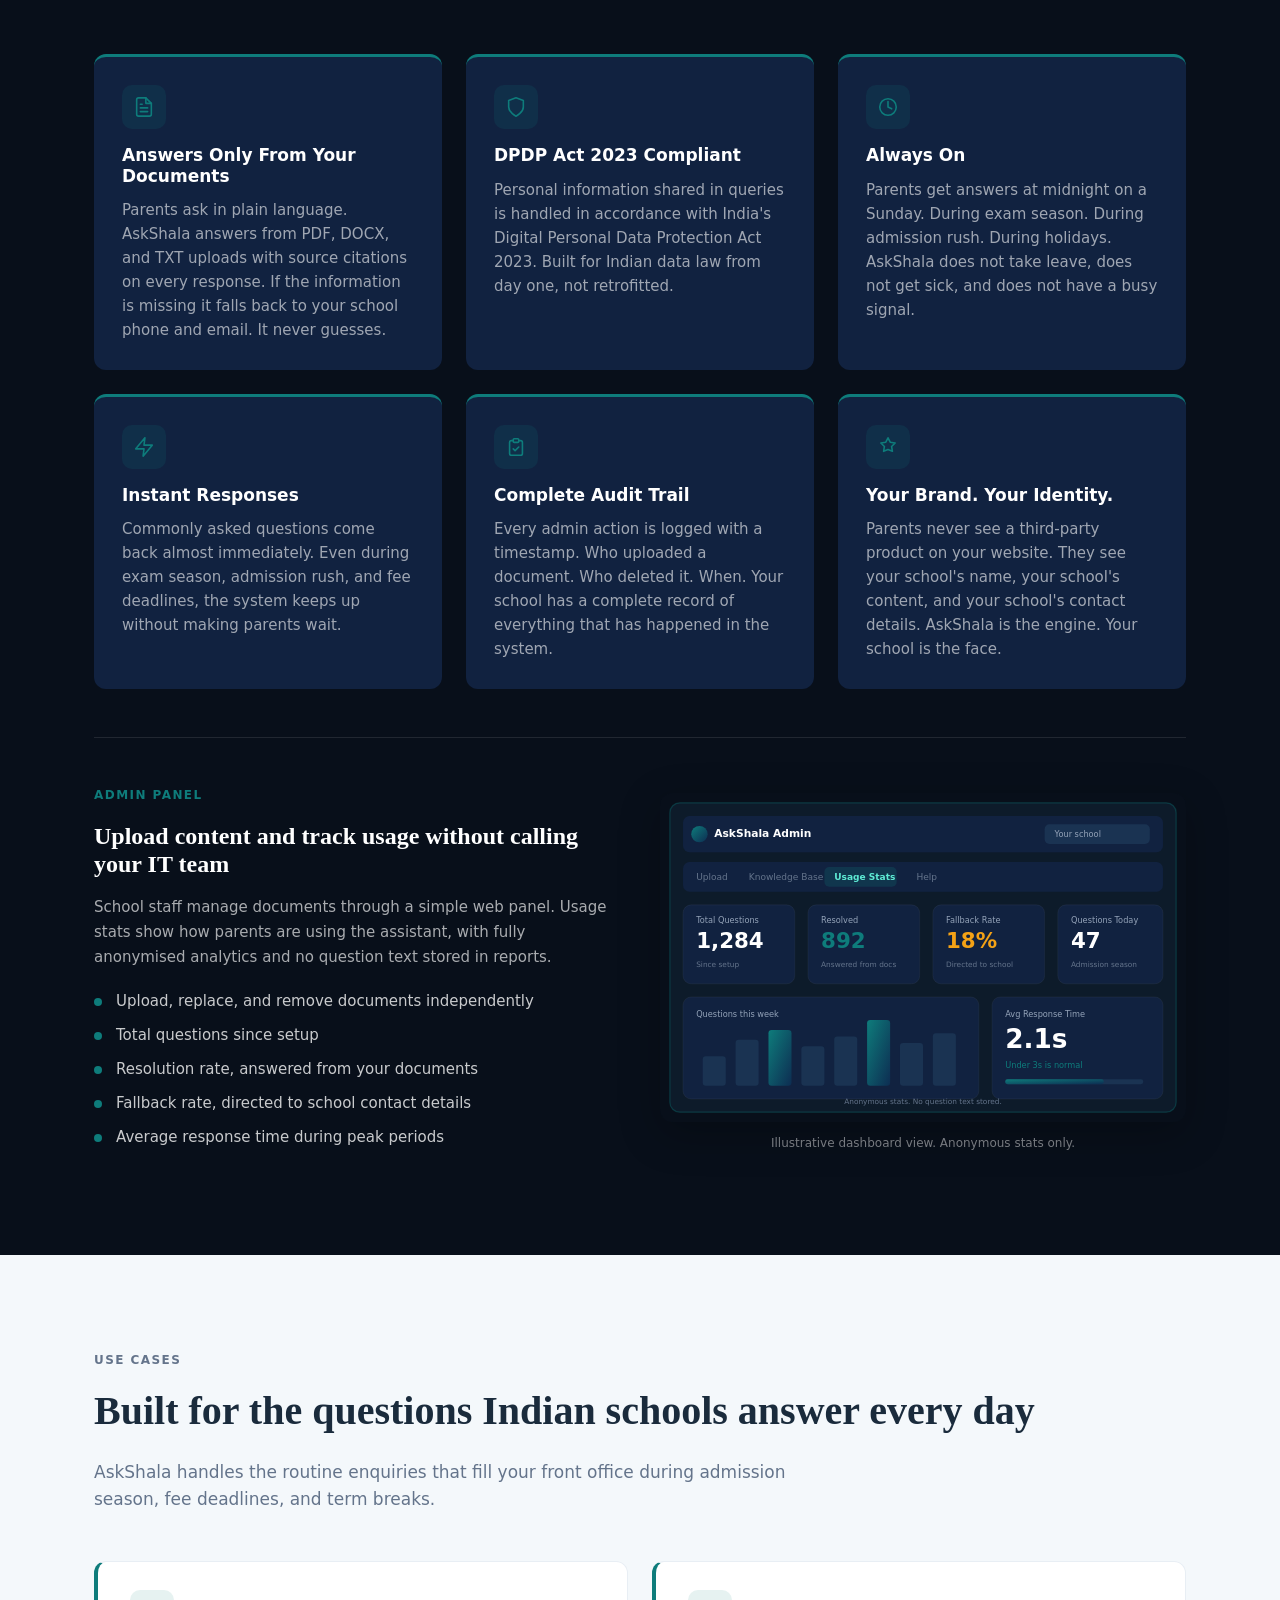
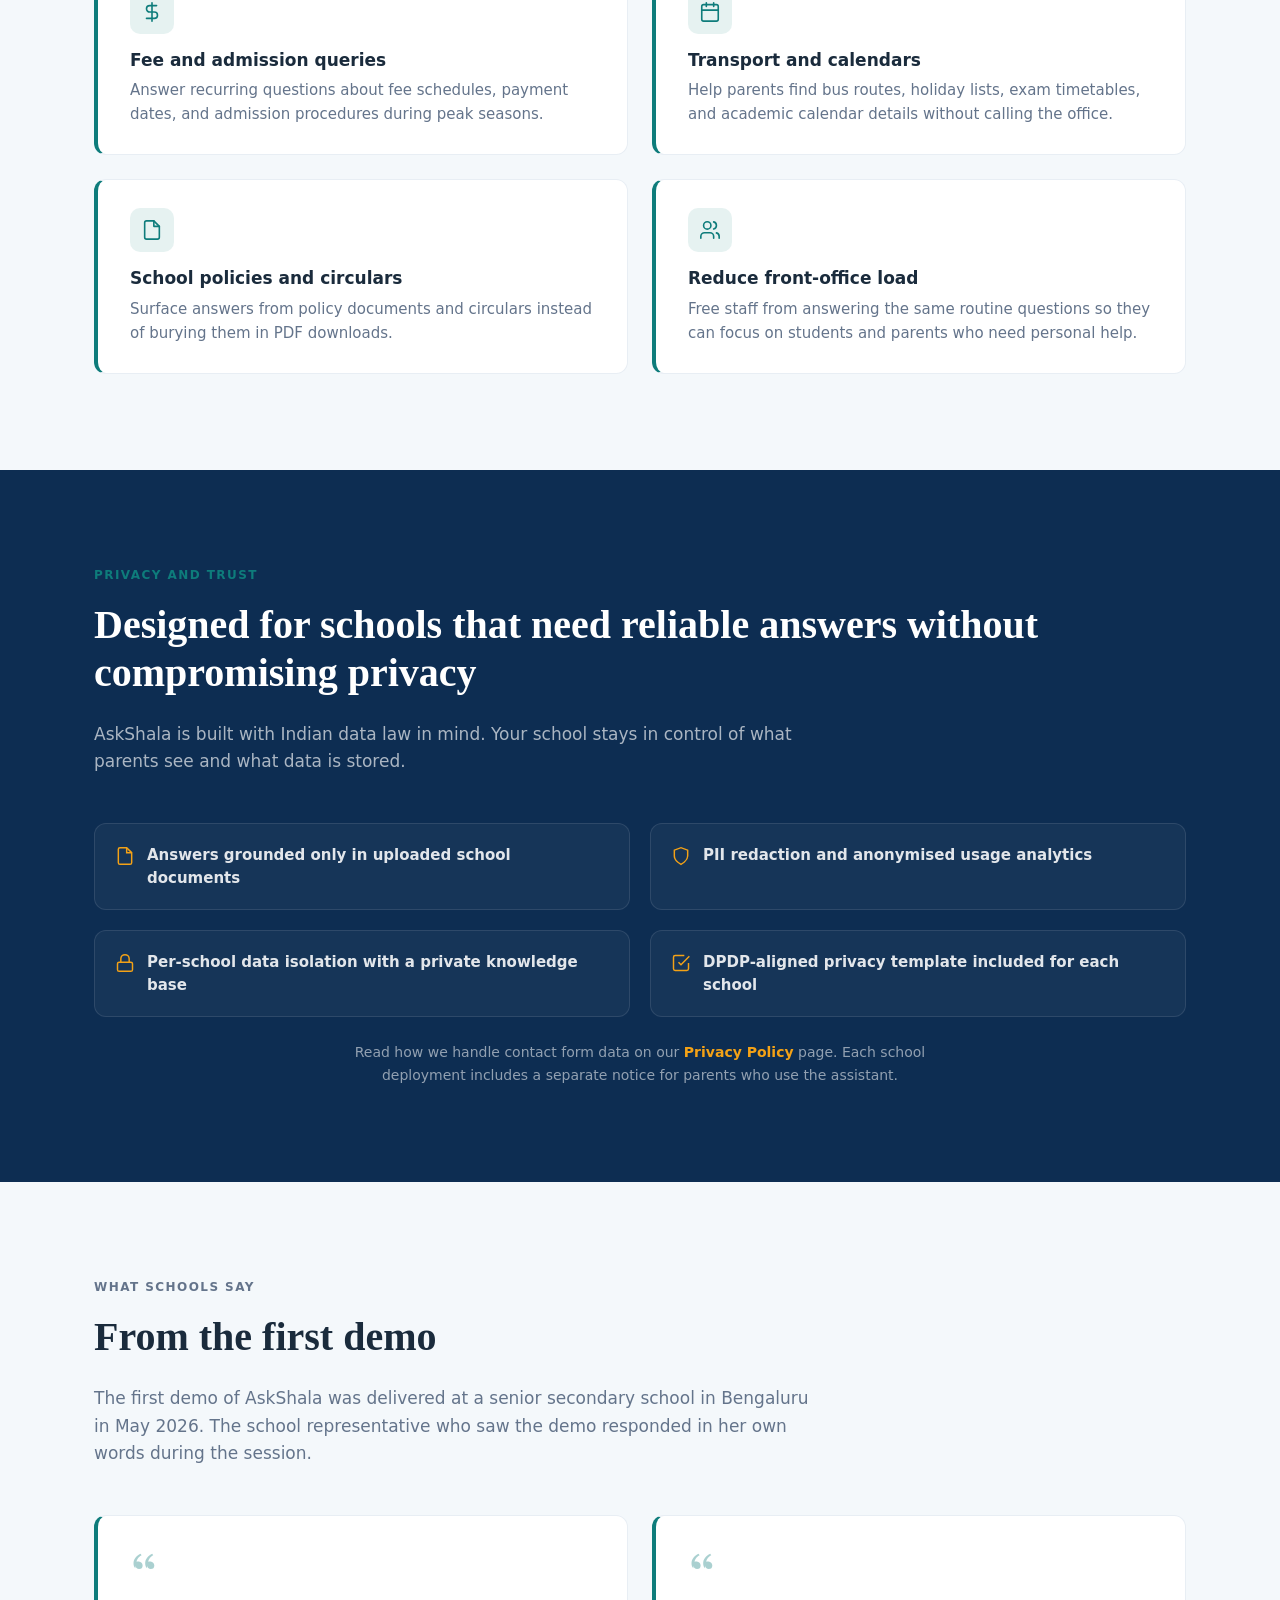
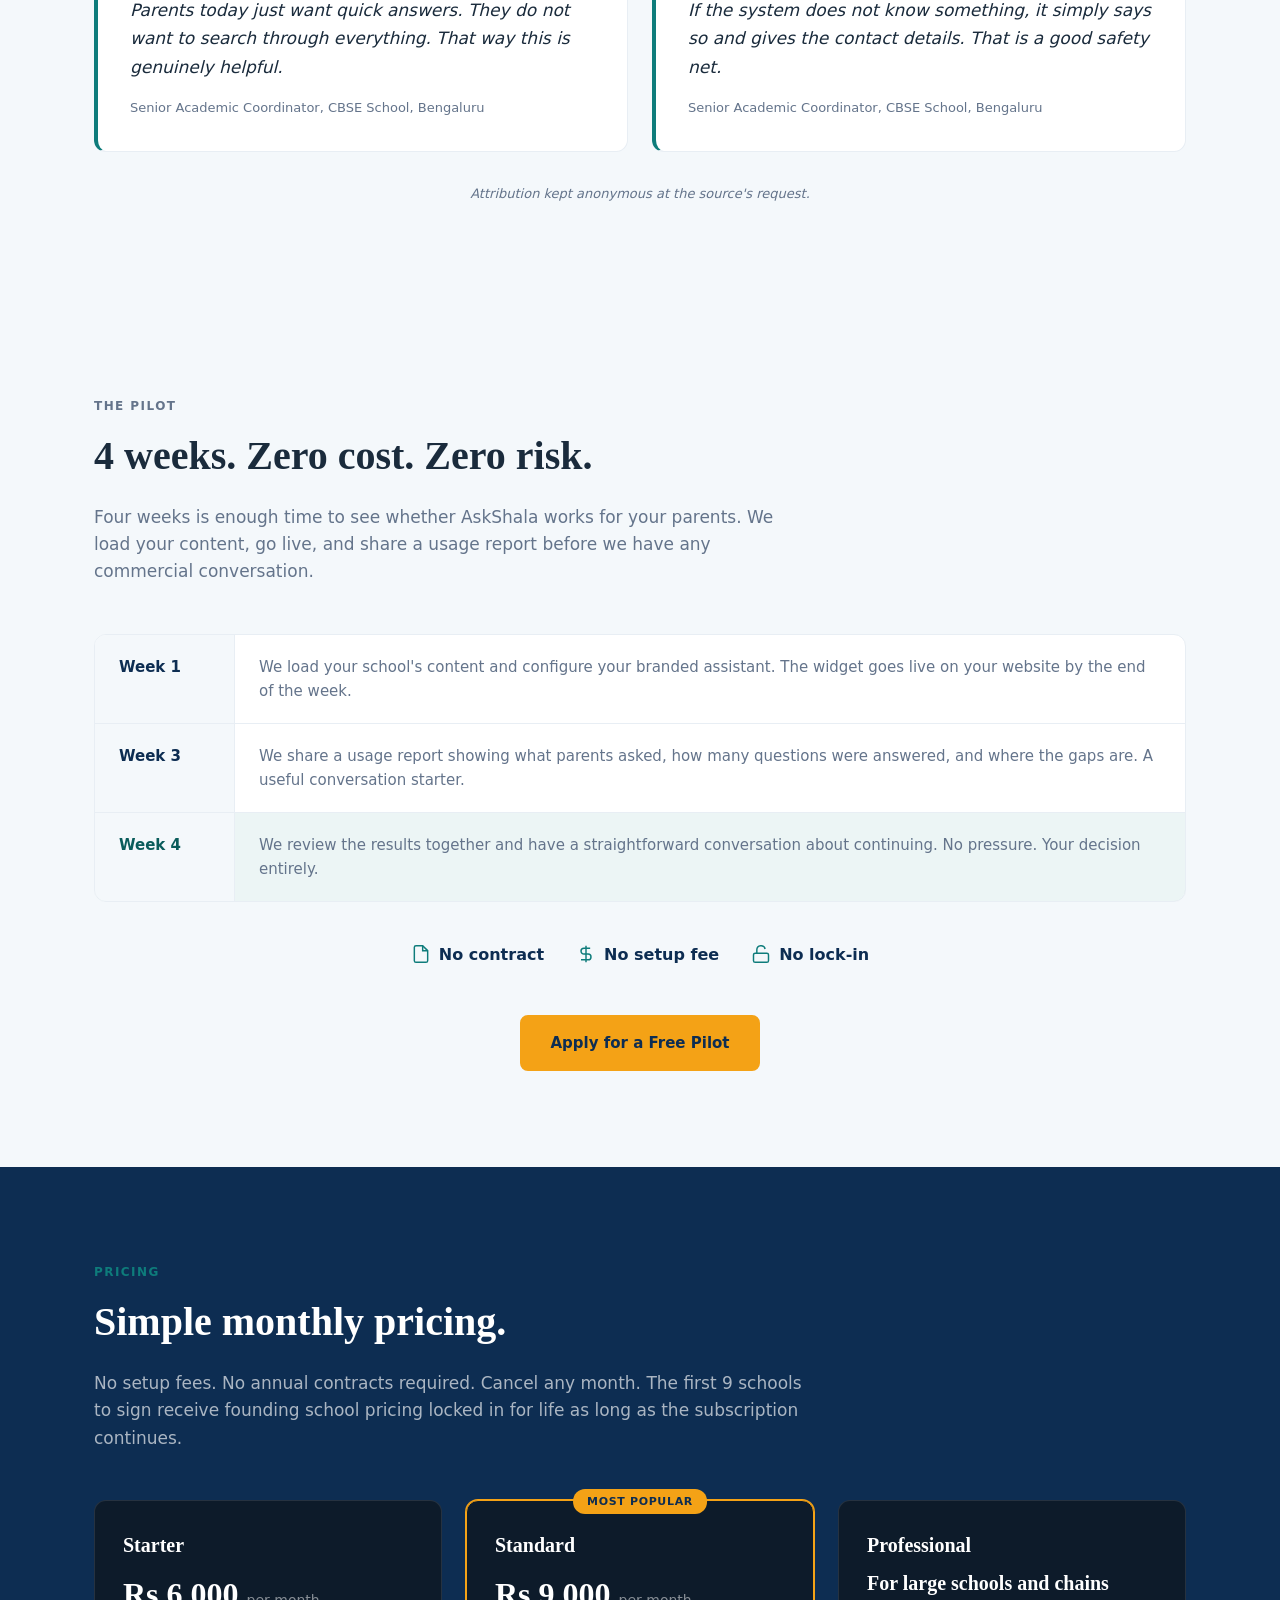
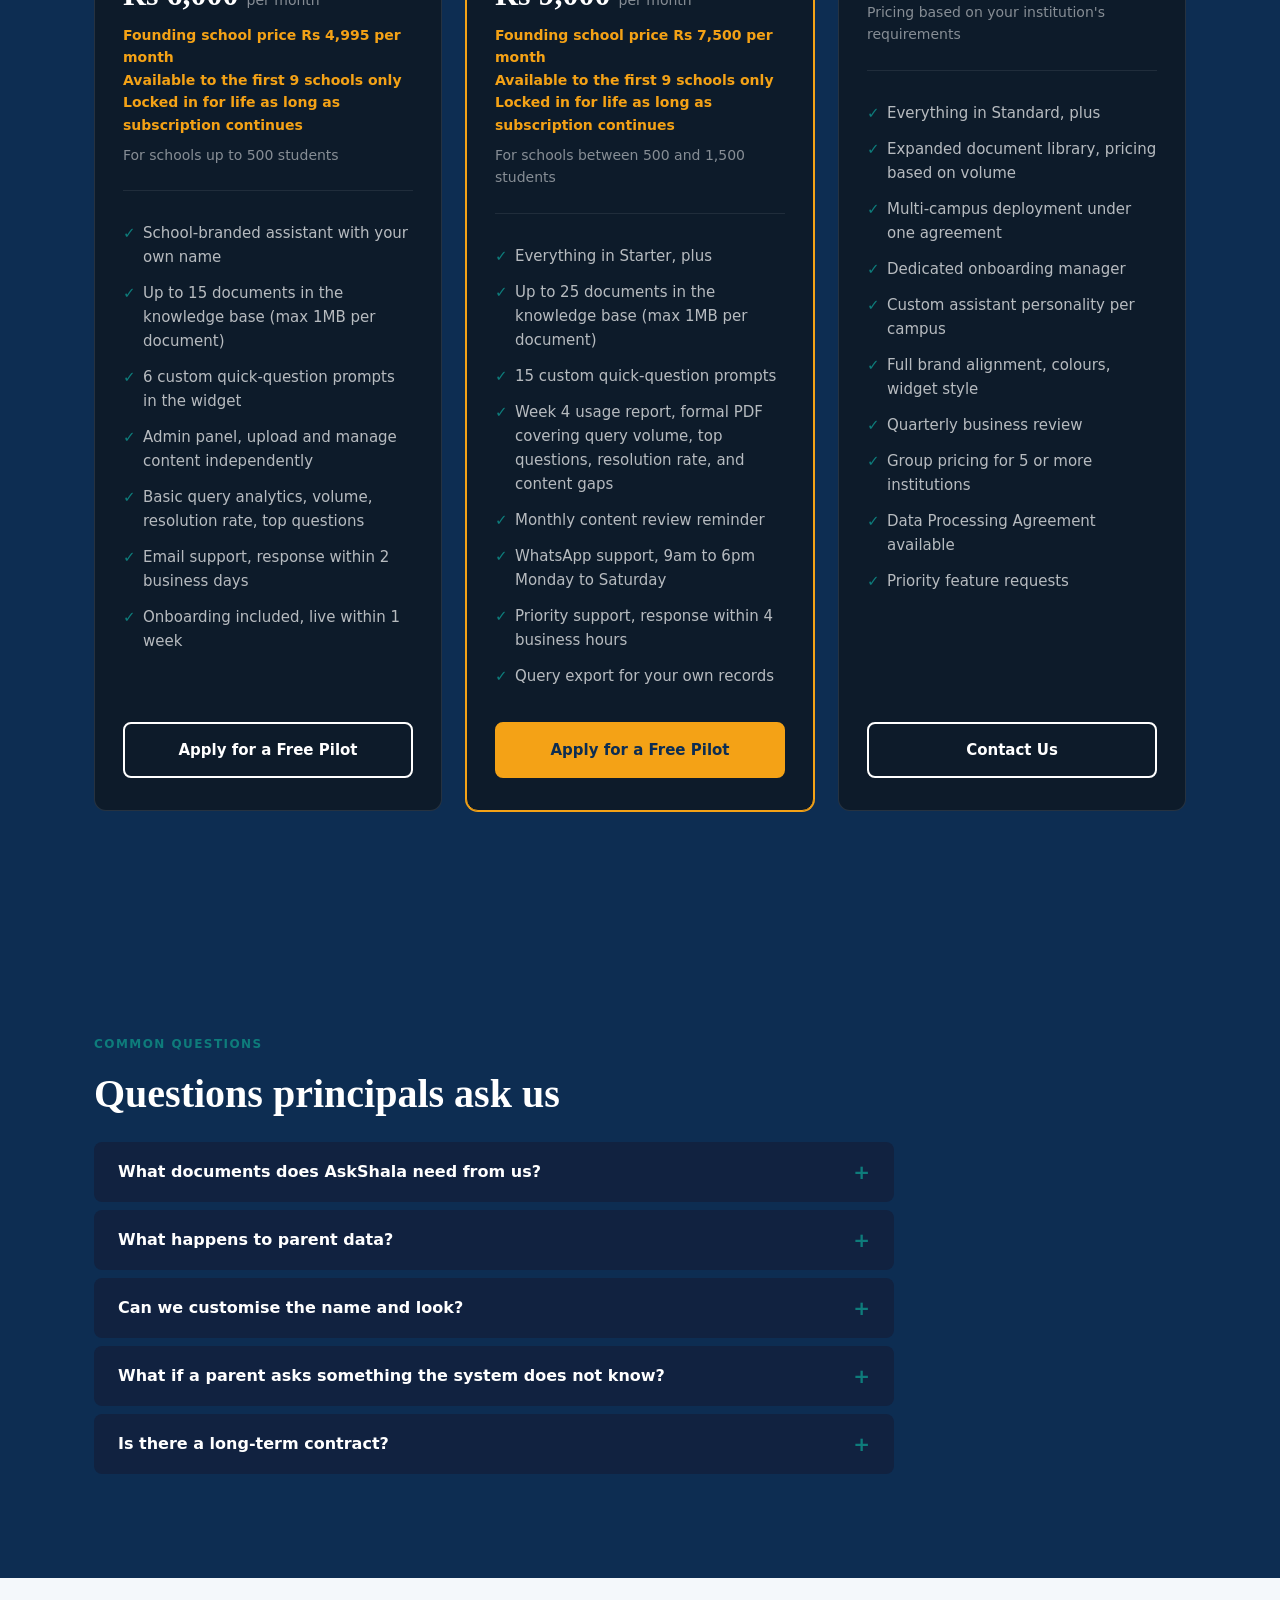
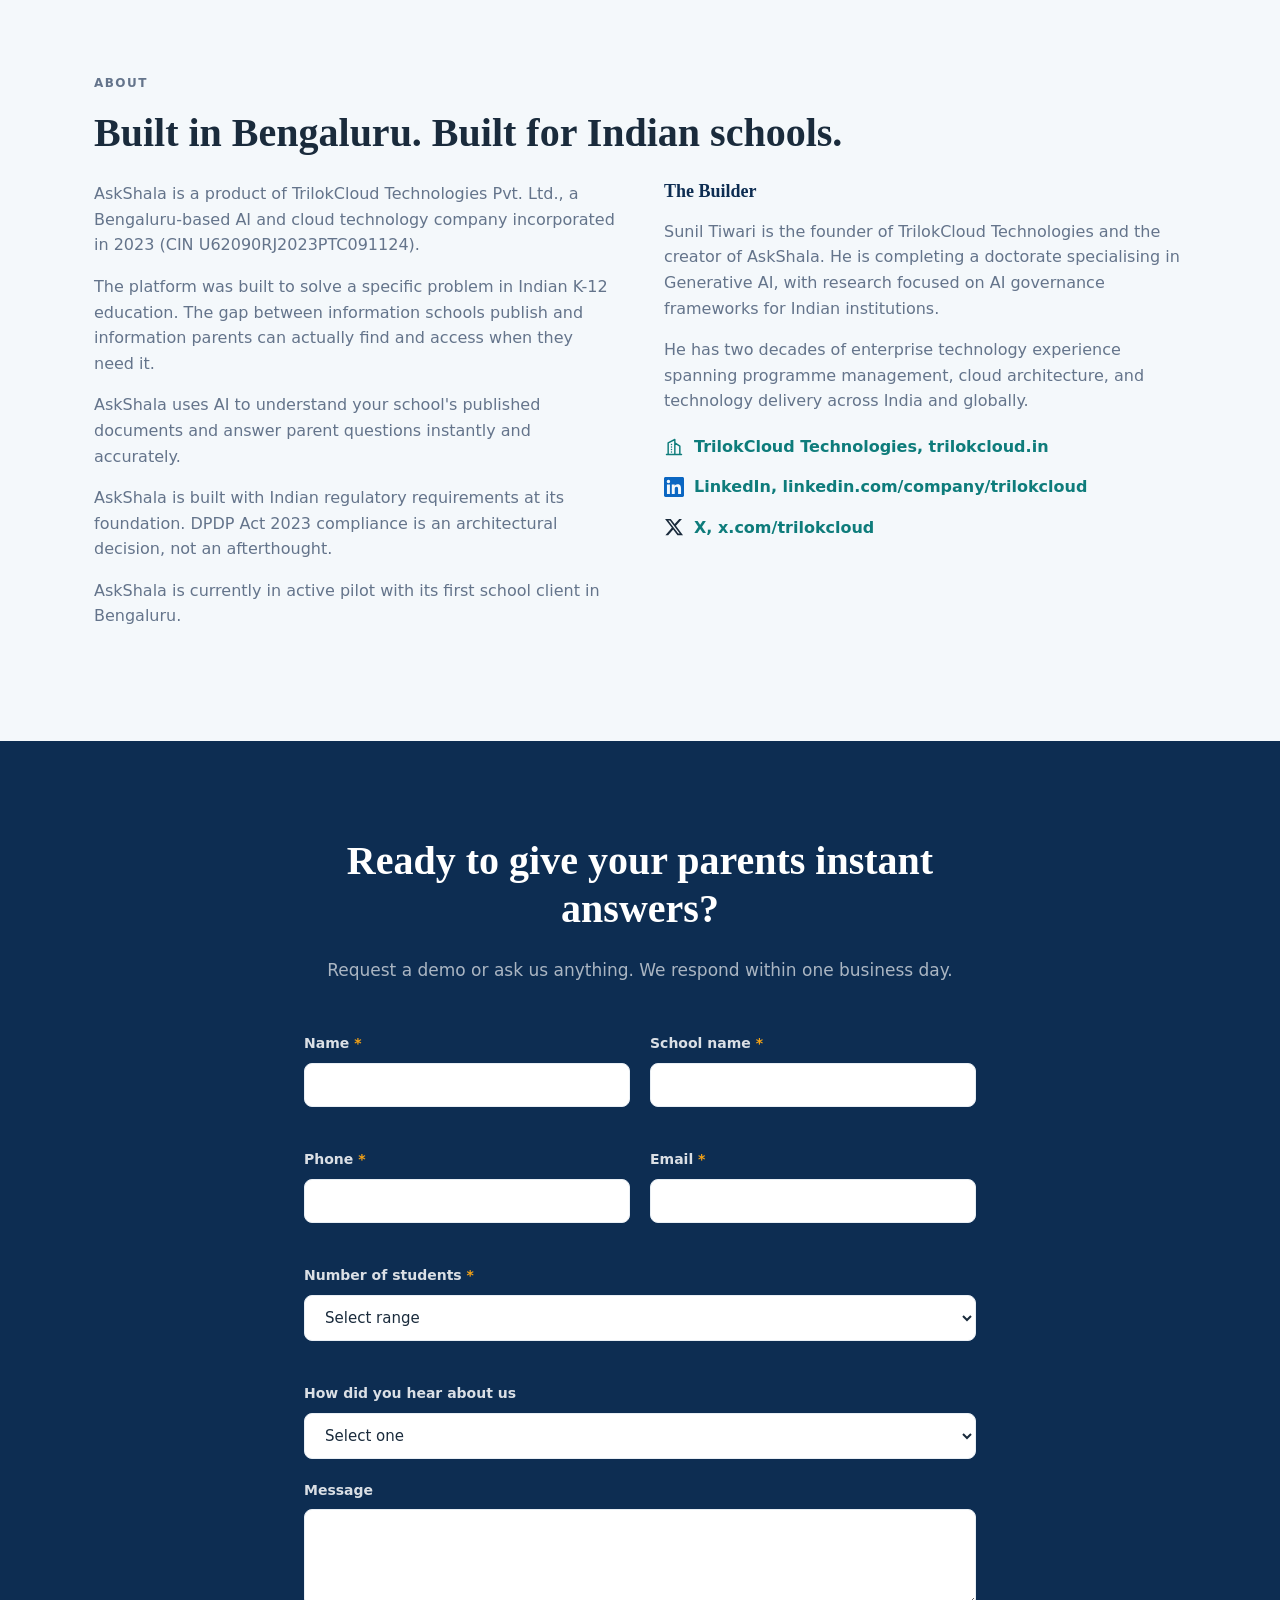
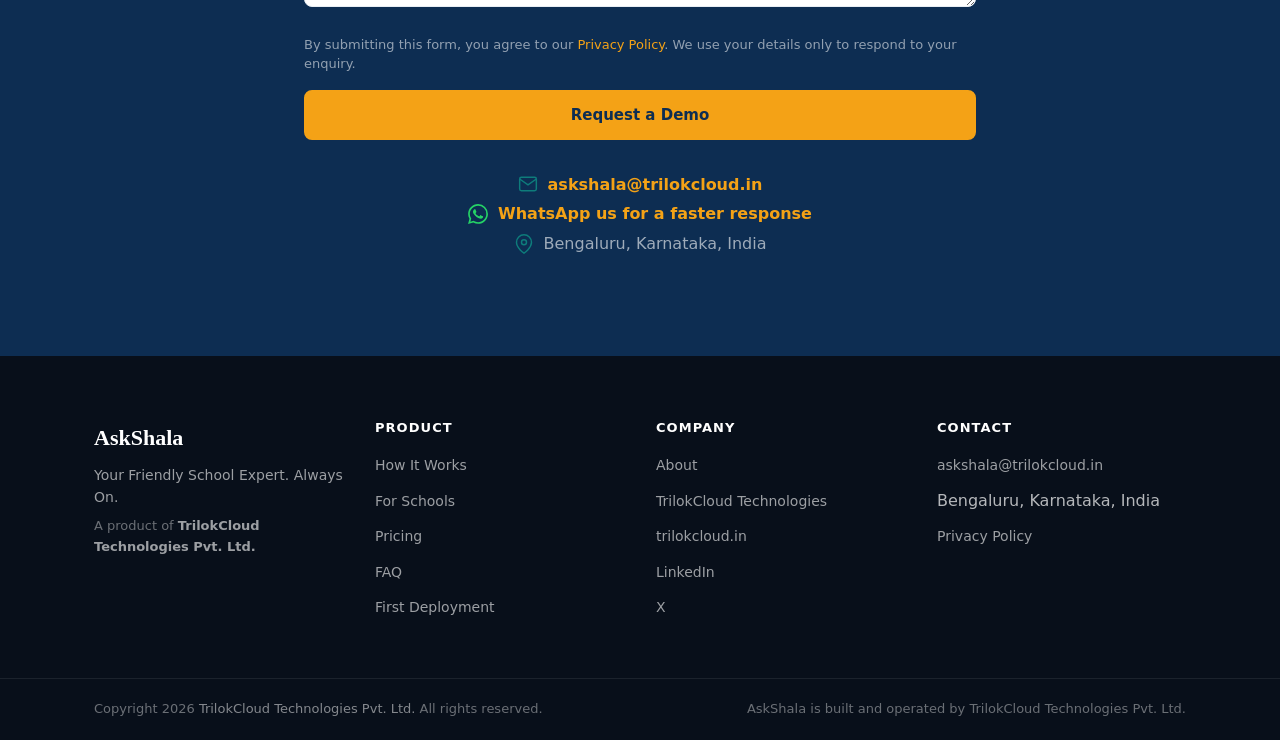
==== commit d3468fbc: "Add TrilokCloud visuals and expand product walkthrough with admin panel. Integrate the chat widget s" ====
--- a/index.html
+++ b/index.html
@@ -185,28 +185,33 @@
     <section class="section section--dark fade-in" id="how-it-works" aria-labelledby="how-heading">
       <div class="container">
         <p class="section-label section-label--teal">HOW IT WORKS</p>
-        <h2 id="how-heading" class="section-heading section-heading--light">Three things to know.</h2>
-
-        <ol class="steps">
+        <h2 id="how-heading" class="section-heading section-heading--light">Four steps from documents to live answers.</h2>
+
+        <ol class="steps steps--four">
           <li class="step">
             <span class="step__number" aria-hidden="true">1</span>
-            <h3 class="step__title">Your Content Only</h3>
-            <p class="step__body">AskShala learns from your school's own documents. Fee schedules, admission guidelines, bus routes, timetables, and policies. It answers only from these. Nothing is invented. If it does not know something it says so and gives your contact details directly.</p>
+            <h3 class="step__title">Upload your documents</h3>
+            <p class="step__body">School admins upload PDF, DOCX, and TXT files through the admin panel. Fee circulars, admission brochures, calendars, transport routes, and policy documents. No technical skills required.</p>
           </li>
           <li class="step">
             <span class="step__number" aria-hidden="true">2</span>
-            <h3 class="step__title">Every Answer Cites Its Source</h3>
-            <p class="step__body">After every answer parents see exactly which school document the information came from. Your school stays in control of what is communicated. Fully auditable.</p>
+            <h3 class="step__title">Your private knowledge base</h3>
+            <p class="step__body">AskShala prepares your content in a private knowledge base scoped to your school only. Your documents stay isolated from every other institution on the platform.</p>
           </li>
           <li class="step">
             <span class="step__number" aria-hidden="true">3</span>
-            <h3 class="step__title">On Your Existing Website</h3>
-            <p class="step__body">No app download. No new login system. One line of code added by your web team. Works on any website platform. Live in under 5 minutes.</p>
+            <h3 class="step__title">Embed on your website</h3>
+            <p class="step__body">No app download. No new login system. Your web team adds one snippet and the chat widget goes live on WordPress, Wix, or custom HTML in minutes.</p>
+          </li>
+          <li class="step">
+            <span class="step__number" aria-hidden="true">4</span>
+            <h3 class="step__title">Parents and students ask instantly</h3>
+            <p class="step__body">Questions are answered in seconds from your approved documents, with the source cited on every response. If AskShala does not know the answer it says so and gives your school contact details directly.</p>
           </li>
         </ol>
 
         <div class="flow" aria-label="How a parent question is answered">
-          <div class="flow__item">Parent types question</div>
+          <div class="flow__item">Parent or student asks</div>
           <span class="flow__arrow" aria-hidden="true">→</span>
           <div class="flow__item">AskShala on your website</div>
           <span class="flow__arrow" aria-hidden="true">→</span>
@@ -224,21 +229,37 @@
         <h2 id="embed-heading" class="section-heading">Embed on your school website</h2>
         <p class="section-intro">No plugins or app downloads. Your web team pastes one snippet and AskShala runs from your school's dedicated instance. Works on WordPress, Wix, or custom HTML.</p>
 
-        <div class="embed-grid">
-          <article class="embed-card">
-            <div class="card-icon card-icon--light" aria-hidden="true">
-              <svg class="icon" viewBox="0 0 24 24" fill="none" stroke="currentColor" stroke-width="1.75" stroke-linecap="round" stroke-linejoin="round"><path d="M21 15a2 2 0 0 1-2 2H7l-4 4V5a2 2 0 0 1 2-2h14a2 2 0 0 1 2 2z"/></svg>
-            </div>
-            <h3 class="embed-card__title">Floating chat button</h3>
-            <p class="embed-card__body">Paste one script tag on every page. A branded chat button appears in the corner. No layout changes needed.</p>
-          </article>
-          <article class="embed-card">
-            <div class="card-icon card-icon--light" aria-hidden="true">
-              <svg class="icon" viewBox="0 0 24 24" fill="none" stroke="currentColor" stroke-width="1.75" stroke-linecap="round" stroke-linejoin="round"><rect x="3" y="3" width="18" height="18" rx="2"/><path d="M3 9h18M9 21V9"/></svg>
-            </div>
-            <h3 class="embed-card__title">Inline panel</h3>
-            <p class="embed-card__body">Embed the widget on a Parent Portal or Contact page as a fixed panel. Ideal for a dedicated help section.</p>
-          </article>
+        <div class="embed-layout">
+          <figure class="embed-showcase">
+            <img
+              src="assets/askshala-chat-widget.png"
+              alt="AskShala chat widget welcome screen with suggested parent questions and message input"
+              class="embed-showcase__image"
+              width="422"
+              height="758"
+              loading="lazy"
+            >
+            <figcaption class="embed-showcase__caption">Parent-facing widget with suggested questions ready to answer from your documents</figcaption>
+          </figure>
+
+          <div class="embed-options">
+            <div class="embed-grid">
+              <article class="embed-card">
+                <div class="card-icon card-icon--light" aria-hidden="true">
+                  <svg class="icon" viewBox="0 0 24 24" fill="none" stroke="currentColor" stroke-width="1.75" stroke-linecap="round" stroke-linejoin="round"><path d="M21 15a2 2 0 0 1-2 2H7l-4 4V5a2 2 0 0 1 2-2h14a2 2 0 0 1 2 2z"/></svg>
+                </div>
+                <h3 class="embed-card__title">Floating chat button</h3>
+                <p class="embed-card__body">Paste one script tag on every page. A branded chat button appears in the corner. No layout changes needed.</p>
+              </article>
+              <article class="embed-card">
+                <div class="card-icon card-icon--light" aria-hidden="true">
+                  <svg class="icon" viewBox="0 0 24 24" fill="none" stroke="currentColor" stroke-width="1.75" stroke-linecap="round" stroke-linejoin="round"><rect x="3" y="3" width="18" height="18" rx="2"/><path d="M3 9h18M9 21V9"/></svg>
+                </div>
+                <h3 class="embed-card__title">Inline panel</h3>
+                <p class="embed-card__body">Embed the widget on a Parent Portal or Contact page as a fixed panel. Ideal for a dedicated help section.</p>
+              </article>
+            </div>
+          </div>
         </div>
       </div>
     </section>
@@ -290,7 +311,7 @@
               <svg class="icon" viewBox="0 0 24 24" fill="none" stroke="currentColor" stroke-width="1.75" stroke-linecap="round" stroke-linejoin="round"><path d="M14 2H6a2 2 0 0 0-2 2v16a2 2 0 0 0 2 2h12a2 2 0 0 0 2-2V8z"/><path d="M14 2v6h6M16 13H8M16 17H8M10 9H8"/></svg>
             </div>
             <h3 class="feature-card__title">Answers Only From Your Documents</h3>
-            <p class="feature-card__body">AskShala never makes up information. Every answer comes from documents your school has approved and uploaded. If the information is not there it says so honestly and gives your contact details.</p>
+            <p class="feature-card__body">Parents ask in plain language. AskShala answers from PDF, DOCX, and TXT uploads with source citations on every response. If the information is missing it falls back to your school phone and email. It never guesses.</p>
           </article>
           <article class="feature-card">
             <div class="card-icon card-icon--dark" aria-hidden="true">
@@ -327,6 +348,34 @@
             <h3 class="feature-card__title">Your Brand. Your Identity.</h3>
             <p class="feature-card__body">Parents never see a third-party product on your website. They see your school's name, your school's content, and your school's contact details. AskShala is the engine. Your school is the face.</p>
           </article>
+        </div>
+
+        <div class="admin-panel">
+          <div class="admin-panel__grid">
+            <div class="admin-panel__text">
+              <p class="section-label section-label--teal">ADMIN PANEL</p>
+              <h3 class="admin-panel__heading">Upload content and track usage without calling your IT team</h3>
+              <p class="admin-panel__intro">School staff manage documents through a simple web panel. Usage stats show how parents are using the assistant, with fully anonymised analytics and no question text stored in reports.</p>
+              <ul class="admin-panel__list">
+                <li>Upload, replace, and remove documents independently</li>
+                <li>Total questions since setup</li>
+                <li>Resolution rate, answered from your documents</li>
+                <li>Fallback rate, directed to school contact details</li>
+                <li>Average response time during peak periods</li>
+              </ul>
+            </div>
+            <div class="admin-panel__visual">
+              <img
+                src="assets/askshala-admin-stats.svg"
+                alt="AskShala admin usage statistics panel showing total questions, resolved rate, fallback rate, and response time"
+                class="admin-panel__image"
+                width="640"
+                height="400"
+                loading="lazy"
+              >
+              <p class="admin-panel__visual-note">Illustrative dashboard view. Anonymous stats only.</p>
+            </div>
+          </div>
         </div>
       </div>
     </section>
--- a/style.css
+++ b/style.css
@@ -514,6 +514,10 @@
   list-style: none;
 }
 
+.steps--four {
+  grid-template-columns: repeat(4, 1fr);
+}
+
 .step__number {
   display: block;
   font-family: var(--font-heading);
@@ -554,6 +558,38 @@
 .flow__arrow { font-size: 1.25rem; color: var(--gold); font-weight: 700; }
 
 /* Embed options */
+.embed-layout {
+  display: grid;
+  grid-template-columns: minmax(220px, 300px) 1fr;
+  gap: 48px;
+  align-items: start;
+  margin-top: 40px;
+}
+
+.embed-showcase {
+  margin: 0;
+  text-align: center;
+}
+
+.embed-showcase__image {
+  width: 100%;
+  max-width: 280px;
+  height: auto;
+  border-radius: var(--radius-card);
+  box-shadow: 0 20px 60px rgba(13, 45, 82, 0.16);
+  border: 1px solid var(--border-light);
+}
+
+.embed-showcase__caption {
+  font-size: 0.8125rem;
+  color: var(--text-grey);
+  margin-top: 12px;
+  max-width: 280px;
+  margin-left: auto;
+  margin-right: auto;
+  line-height: 1.5;
+}
+
 .embed-grid {
   display: grid;
   grid-template-columns: repeat(2, 1fr);
@@ -714,6 +750,74 @@
 
 .feature-card__body { font-size: 0.9375rem; color: rgba(255, 255, 255, 0.6); }
 
+/* Admin panel */
+.admin-panel {
+  margin-top: 48px;
+  padding-top: 48px;
+  border-top: 1px solid rgba(255, 255, 255, 0.1);
+}
+
+.admin-panel__grid {
+  display: grid;
+  grid-template-columns: 1fr 1fr;
+  gap: 40px;
+  align-items: center;
+}
+
+.admin-panel__heading {
+  font-family: var(--font-heading);
+  font-size: 1.5rem;
+  color: var(--white);
+  margin-bottom: 16px;
+}
+
+.admin-panel__intro {
+  font-size: 0.9375rem;
+  color: rgba(255, 255, 255, 0.65);
+  margin-bottom: 20px;
+  line-height: 1.65;
+}
+
+.admin-panel__list {
+  list-style: none;
+  margin: 0;
+  padding: 0;
+}
+
+.admin-panel__list li {
+  position: relative;
+  padding-left: 22px;
+  margin-bottom: 10px;
+  font-size: 0.9375rem;
+  color: rgba(255, 255, 255, 0.78);
+}
+
+.admin-panel__list li::before {
+  content: "";
+  position: absolute;
+  left: 0;
+  top: 0.55em;
+  width: 8px;
+  height: 8px;
+  border-radius: 50%;
+  background: var(--teal);
+}
+
+.admin-panel__image {
+  width: 100%;
+  height: auto;
+  display: block;
+  border-radius: var(--radius-card);
+  box-shadow: 0 12px 40px rgba(0, 0, 0, 0.25);
+}
+
+.admin-panel__visual-note {
+  font-size: 0.75rem;
+  color: rgba(255, 255, 255, 0.45);
+  text-align: center;
+  margin-top: 12px;
+}
+
 /* Testimonials */
 .testimonials-grid {
   display: grid;
@@ -1263,6 +1367,10 @@
   .hero__chip--1 { right: 0; top: 0; }
   .hero__chip--2 { left: 0; }
   .steps { grid-template-columns: 1fr; gap: 40px; }
+  .steps--four { grid-template-columns: repeat(2, 1fr); }
+  .admin-panel__grid { grid-template-columns: 1fr; }
+  .embed-layout { grid-template-columns: 1fr; gap: 32px; }
+  .embed-showcase__image { max-width: 240px; }
   .deployment__grid { grid-template-columns: 1fr; }
   .deployment__visual { order: -1; }
   .features-grid { grid-template-columns: repeat(2, 1fr); }
@@ -1302,6 +1410,7 @@
   .nav__link { display: block; padding: 14px 0; }
   .btn--nav { width: 100%; }
   .problem-grid { grid-template-columns: 1fr; }
+  .steps--four { grid-template-columns: 1fr; }
   .embed-grid { grid-template-columns: 1fr; }
   .use-cases-grid { grid-template-columns: 1fr; }
   .privacy-trust-grid { grid-template-columns: 1fr; }
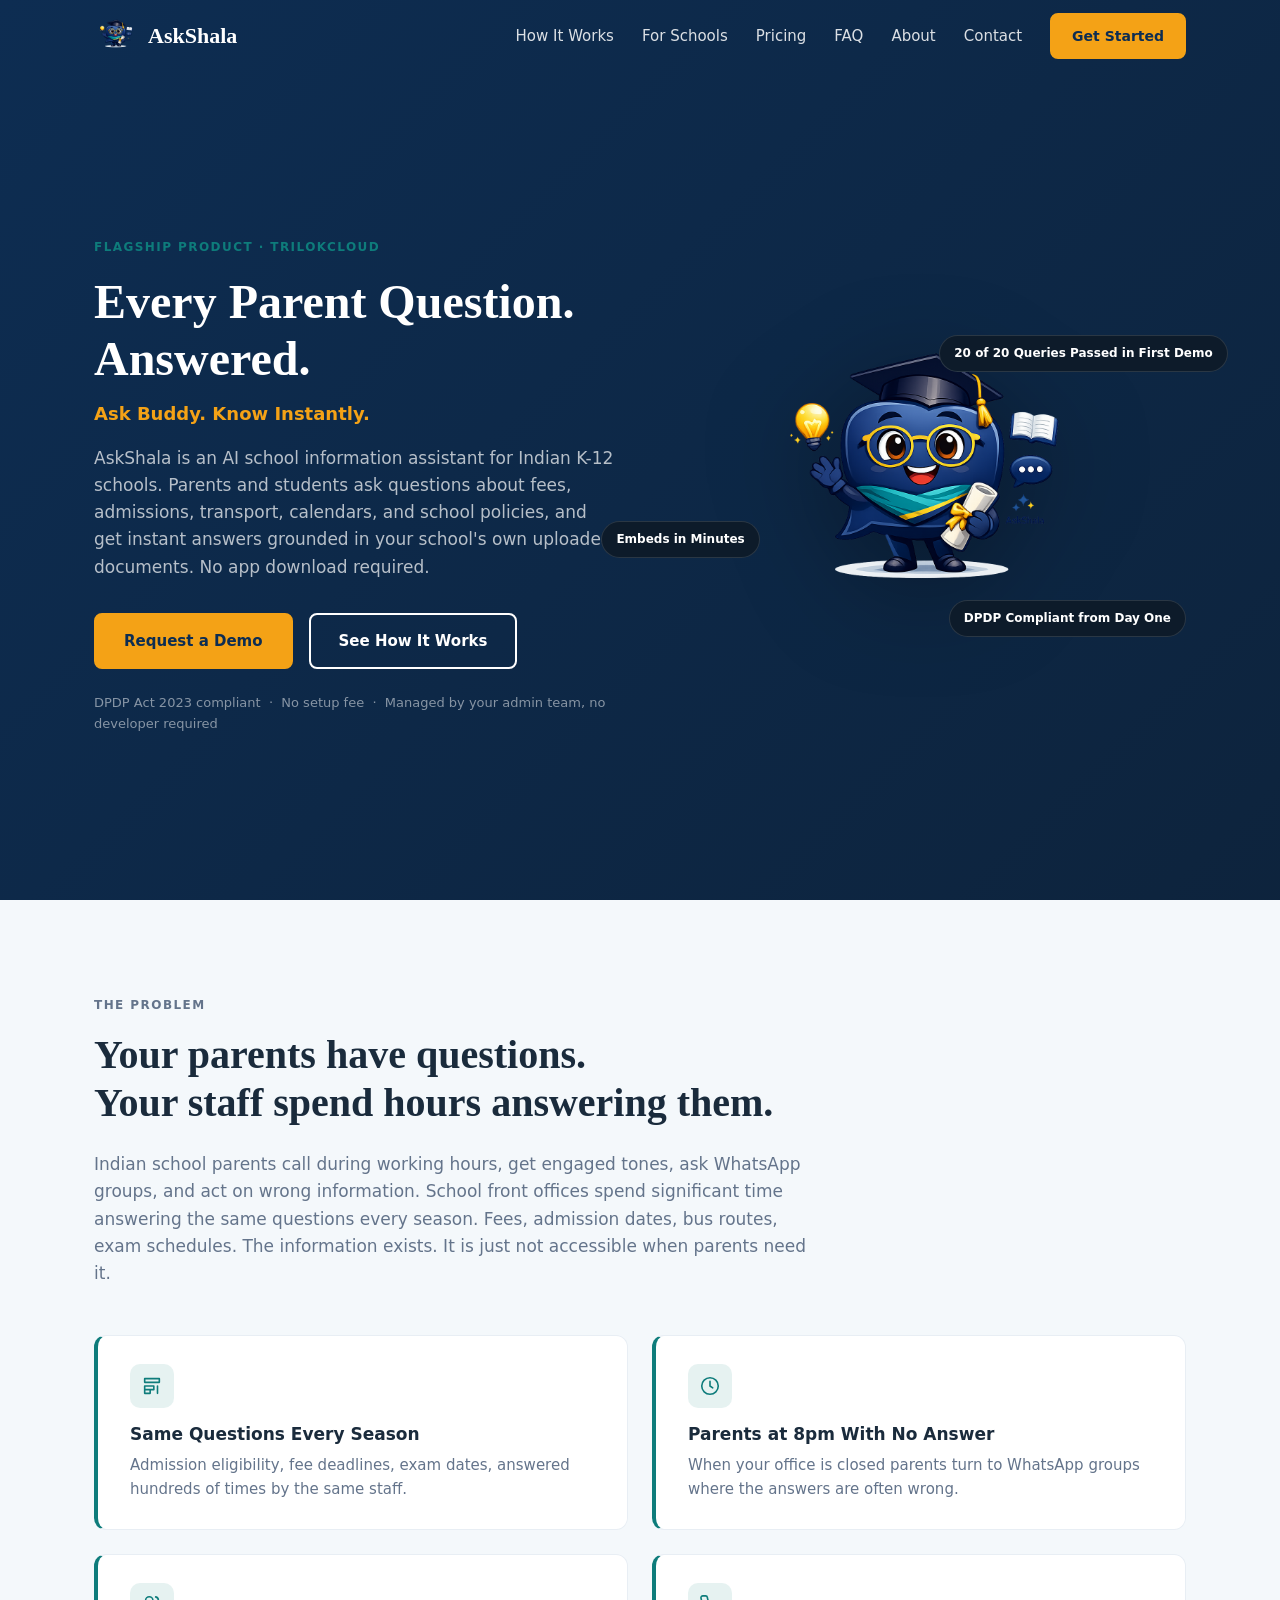
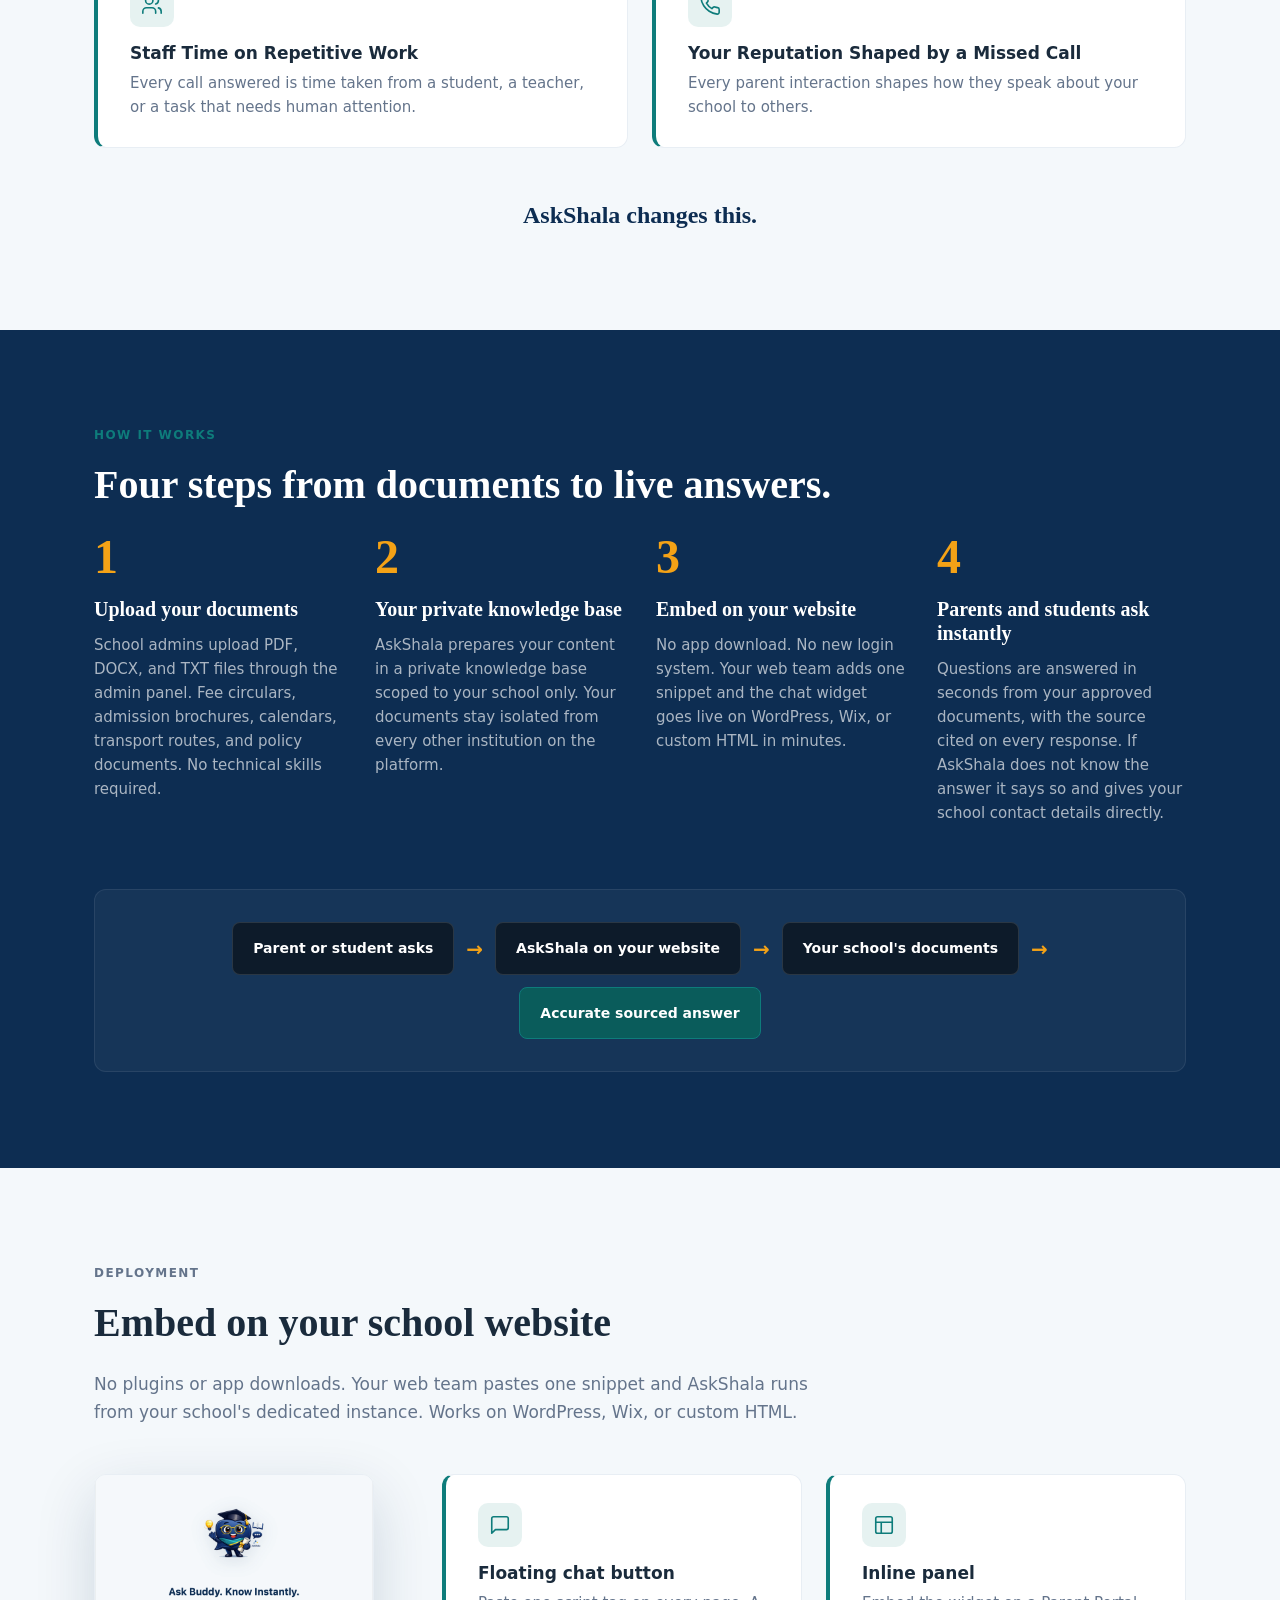
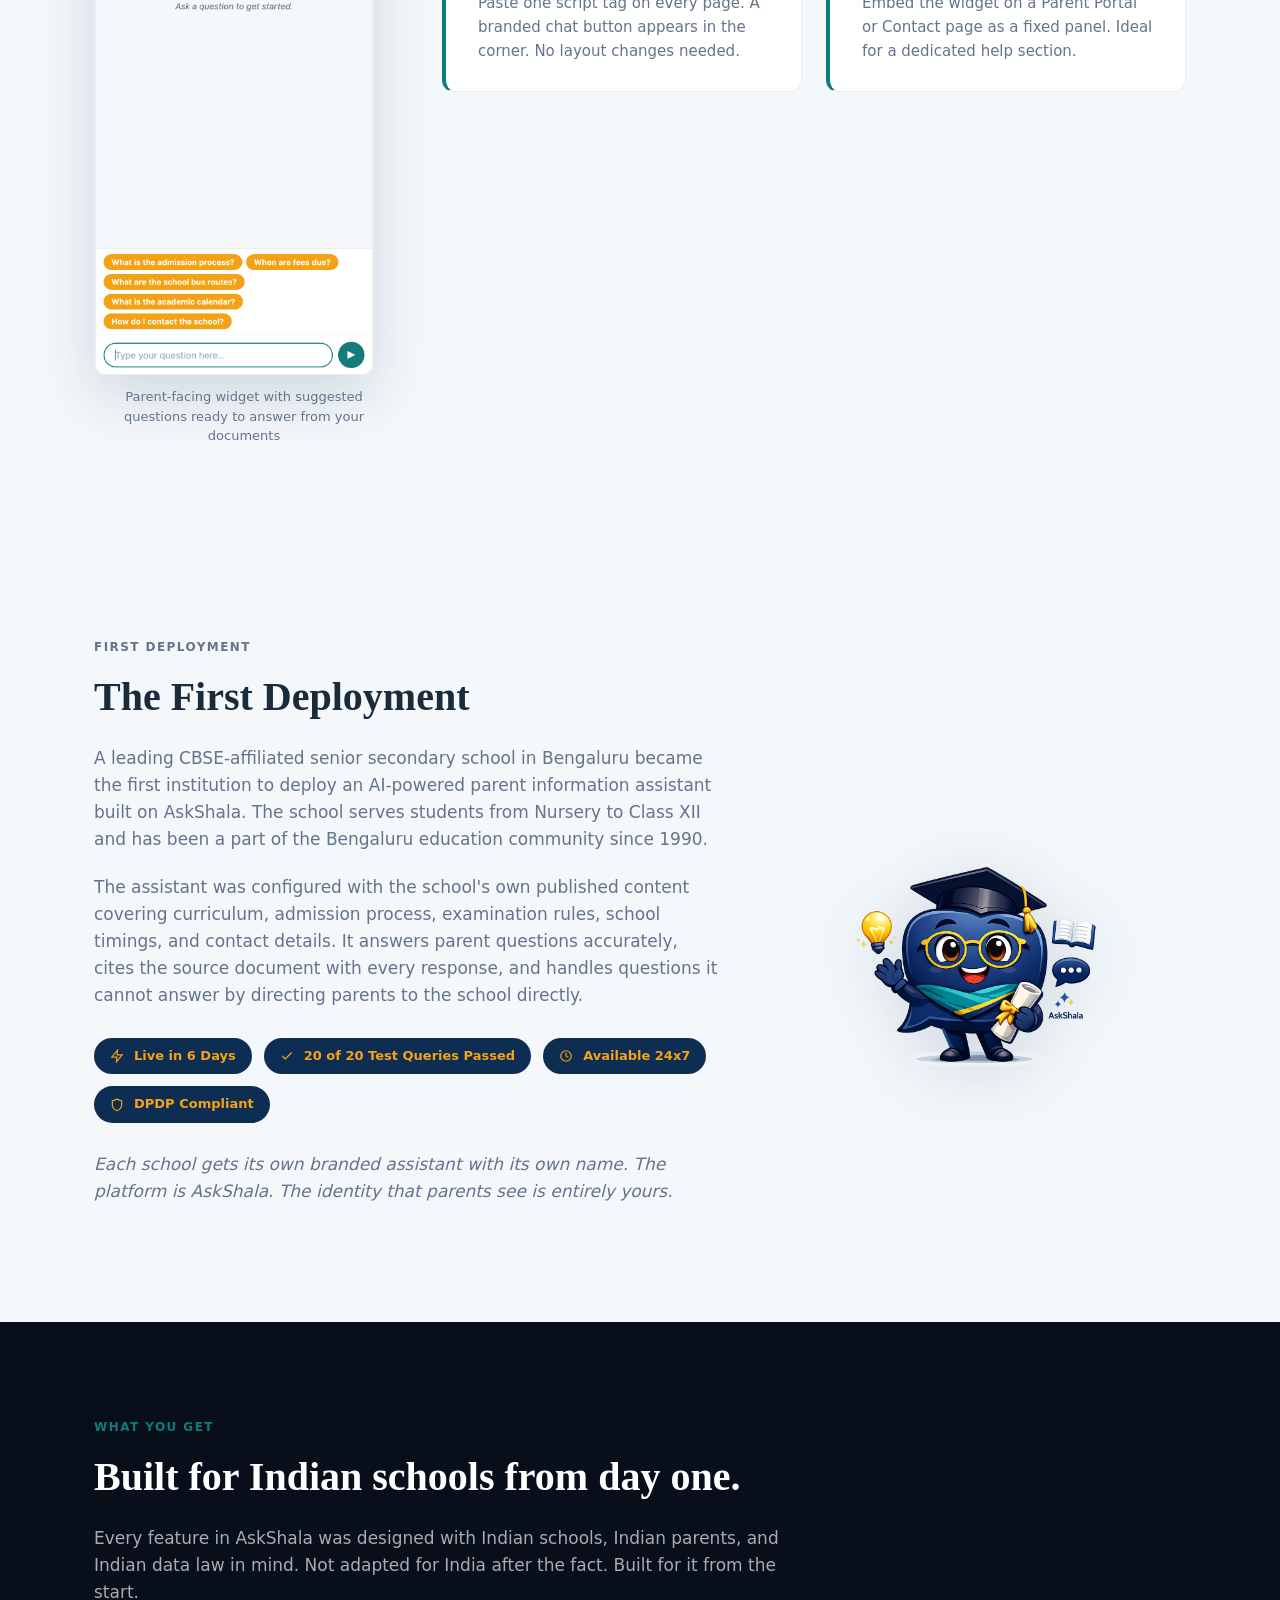
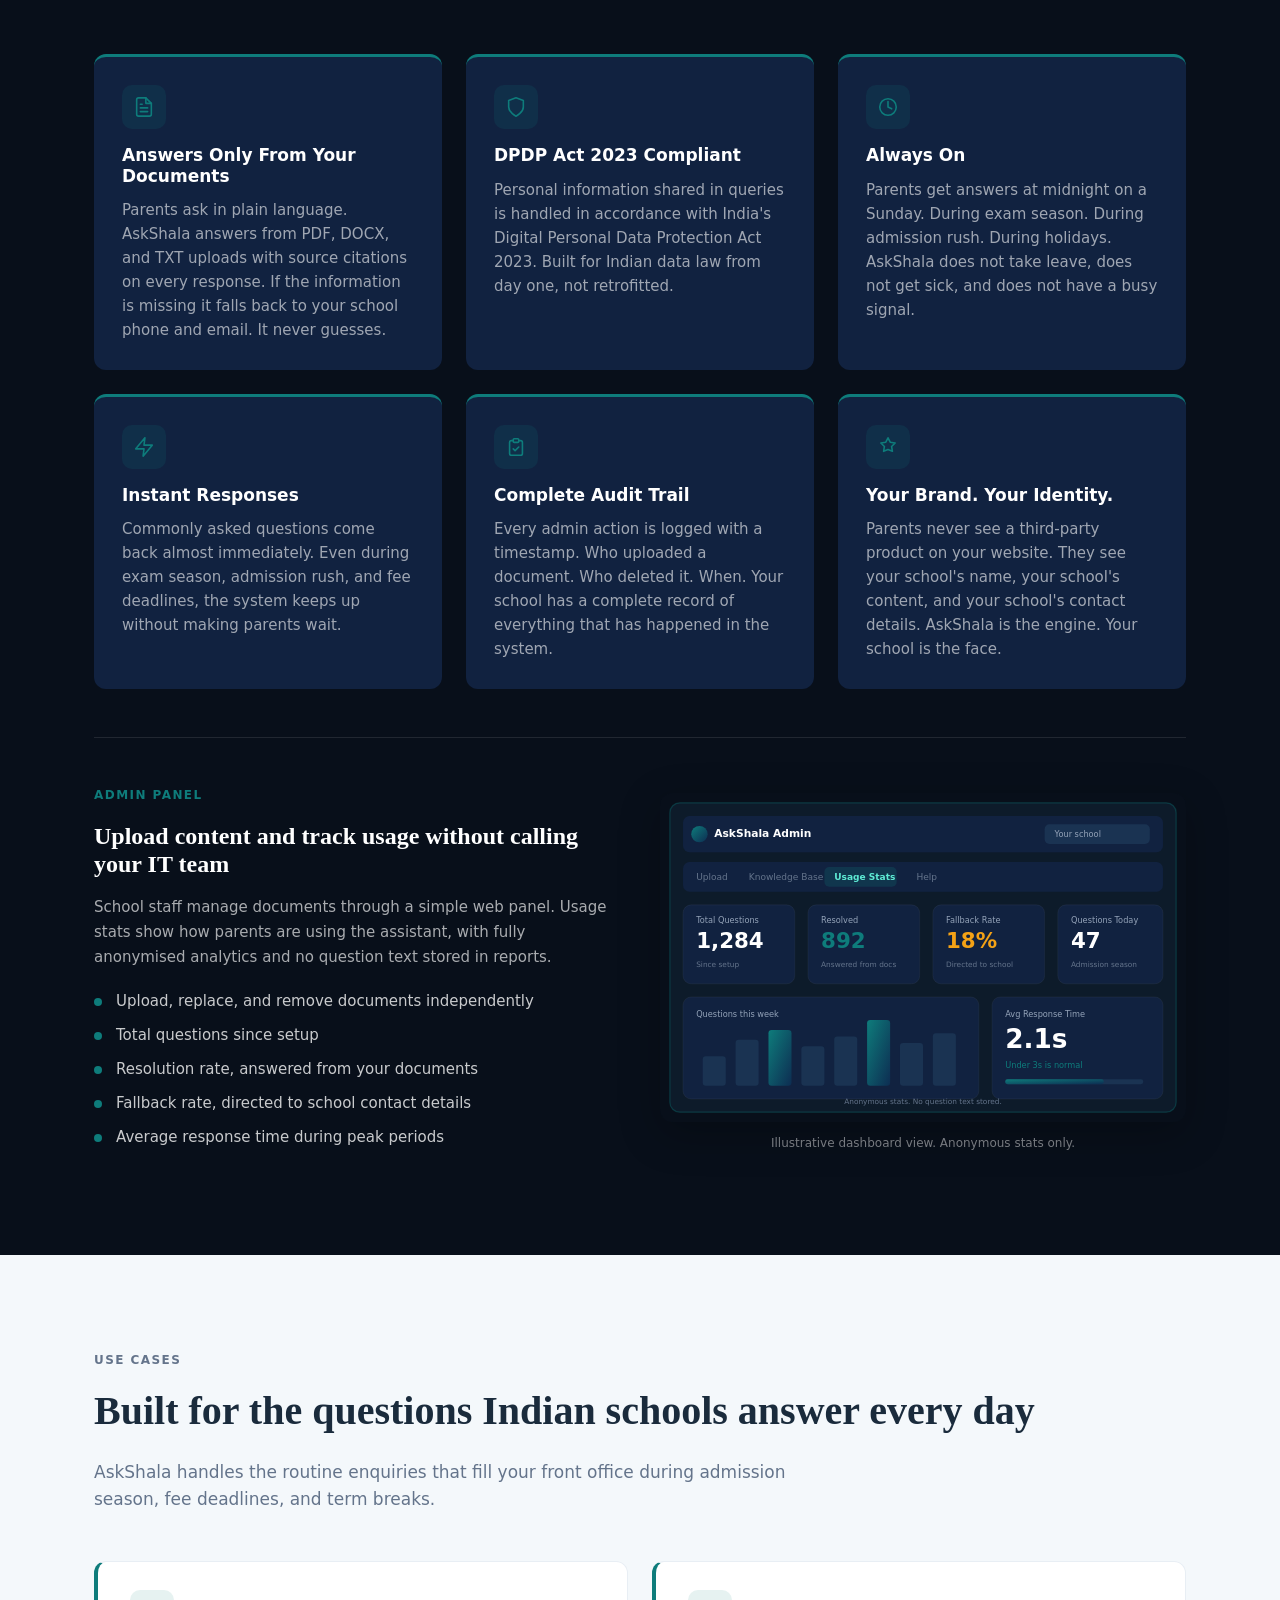
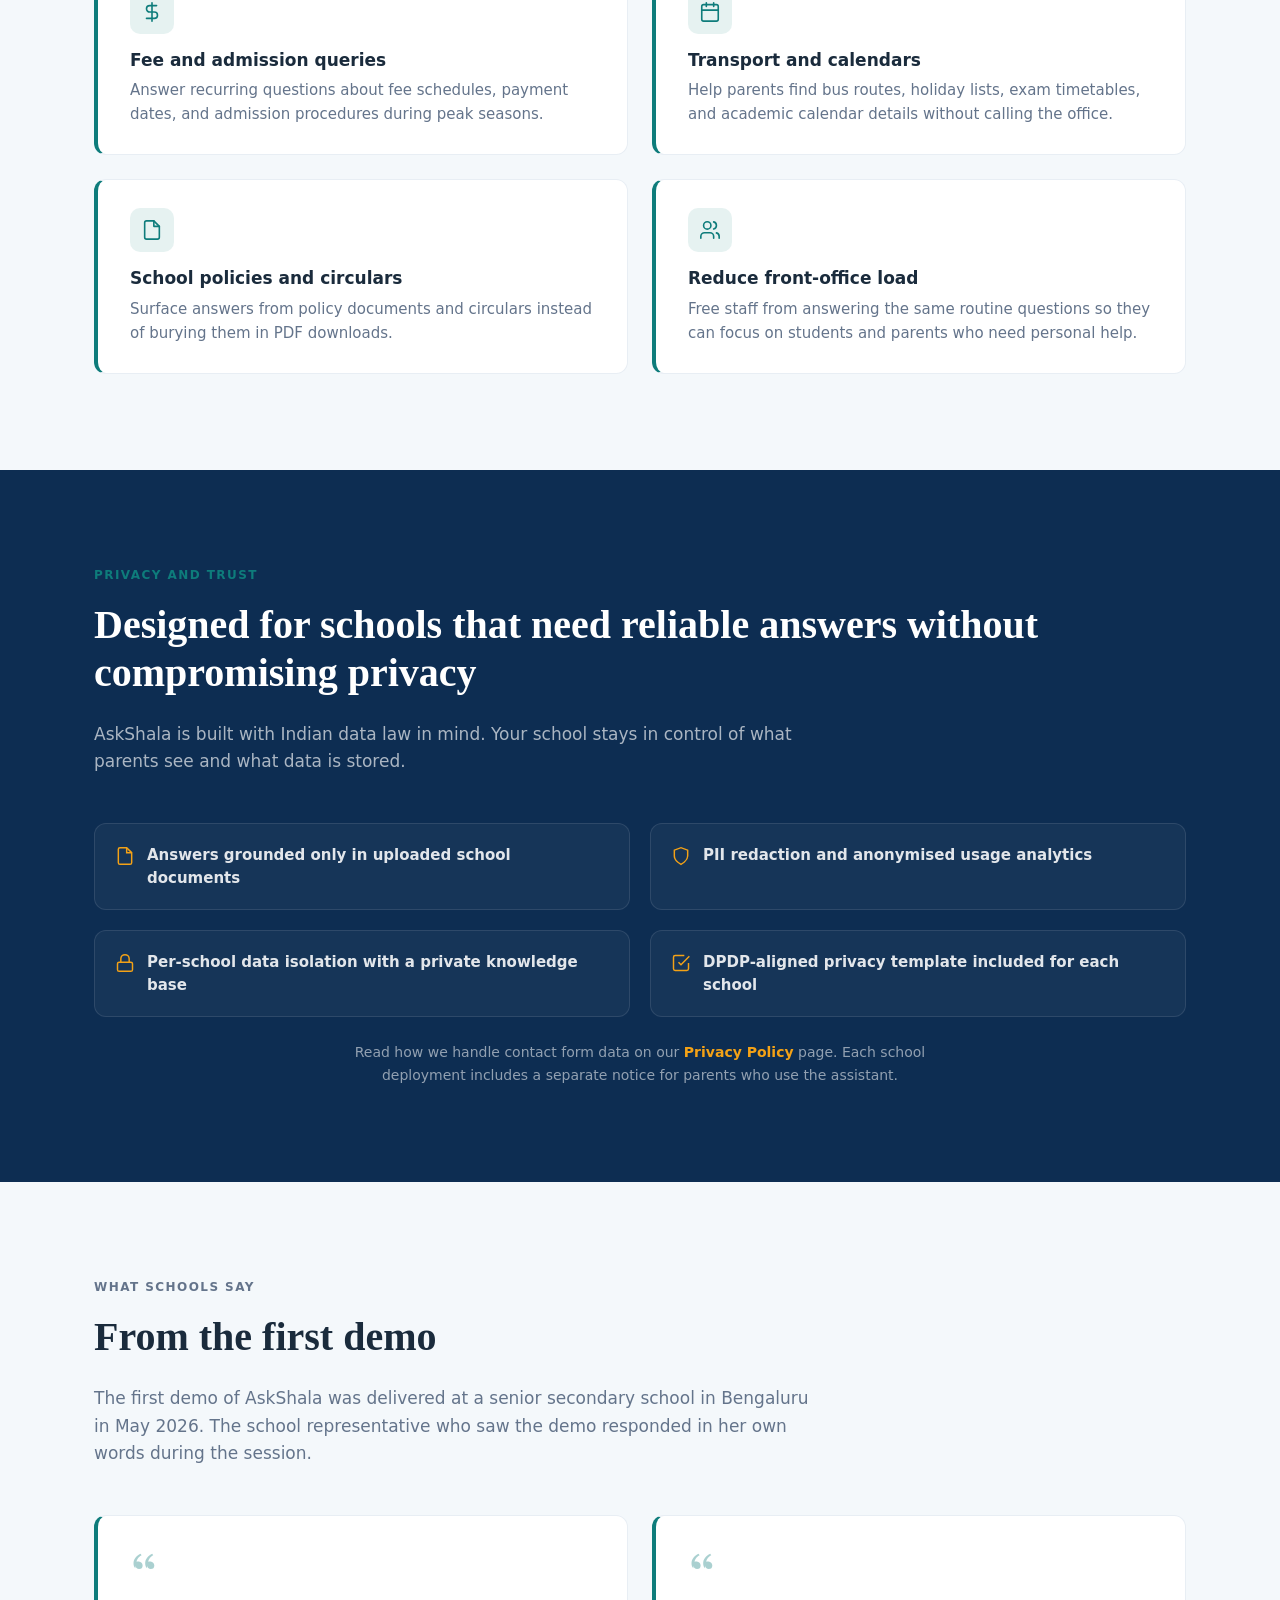
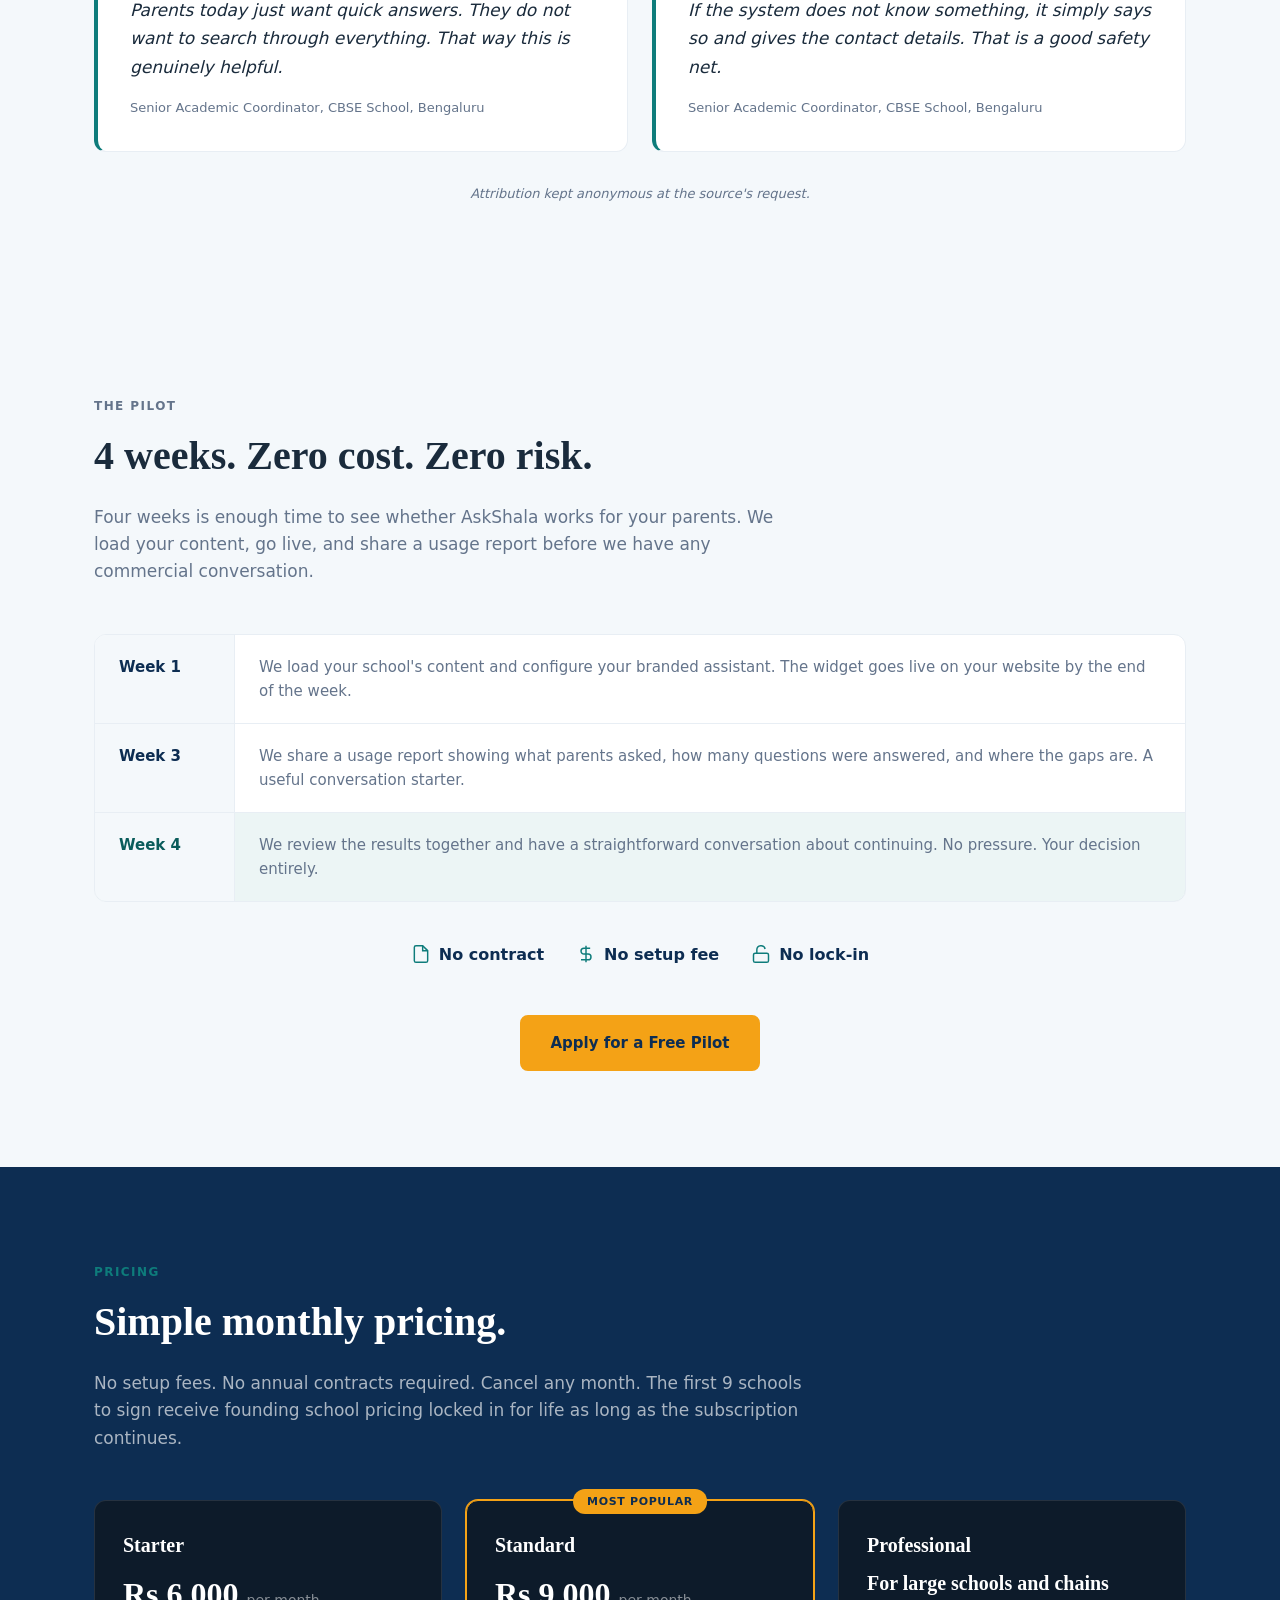
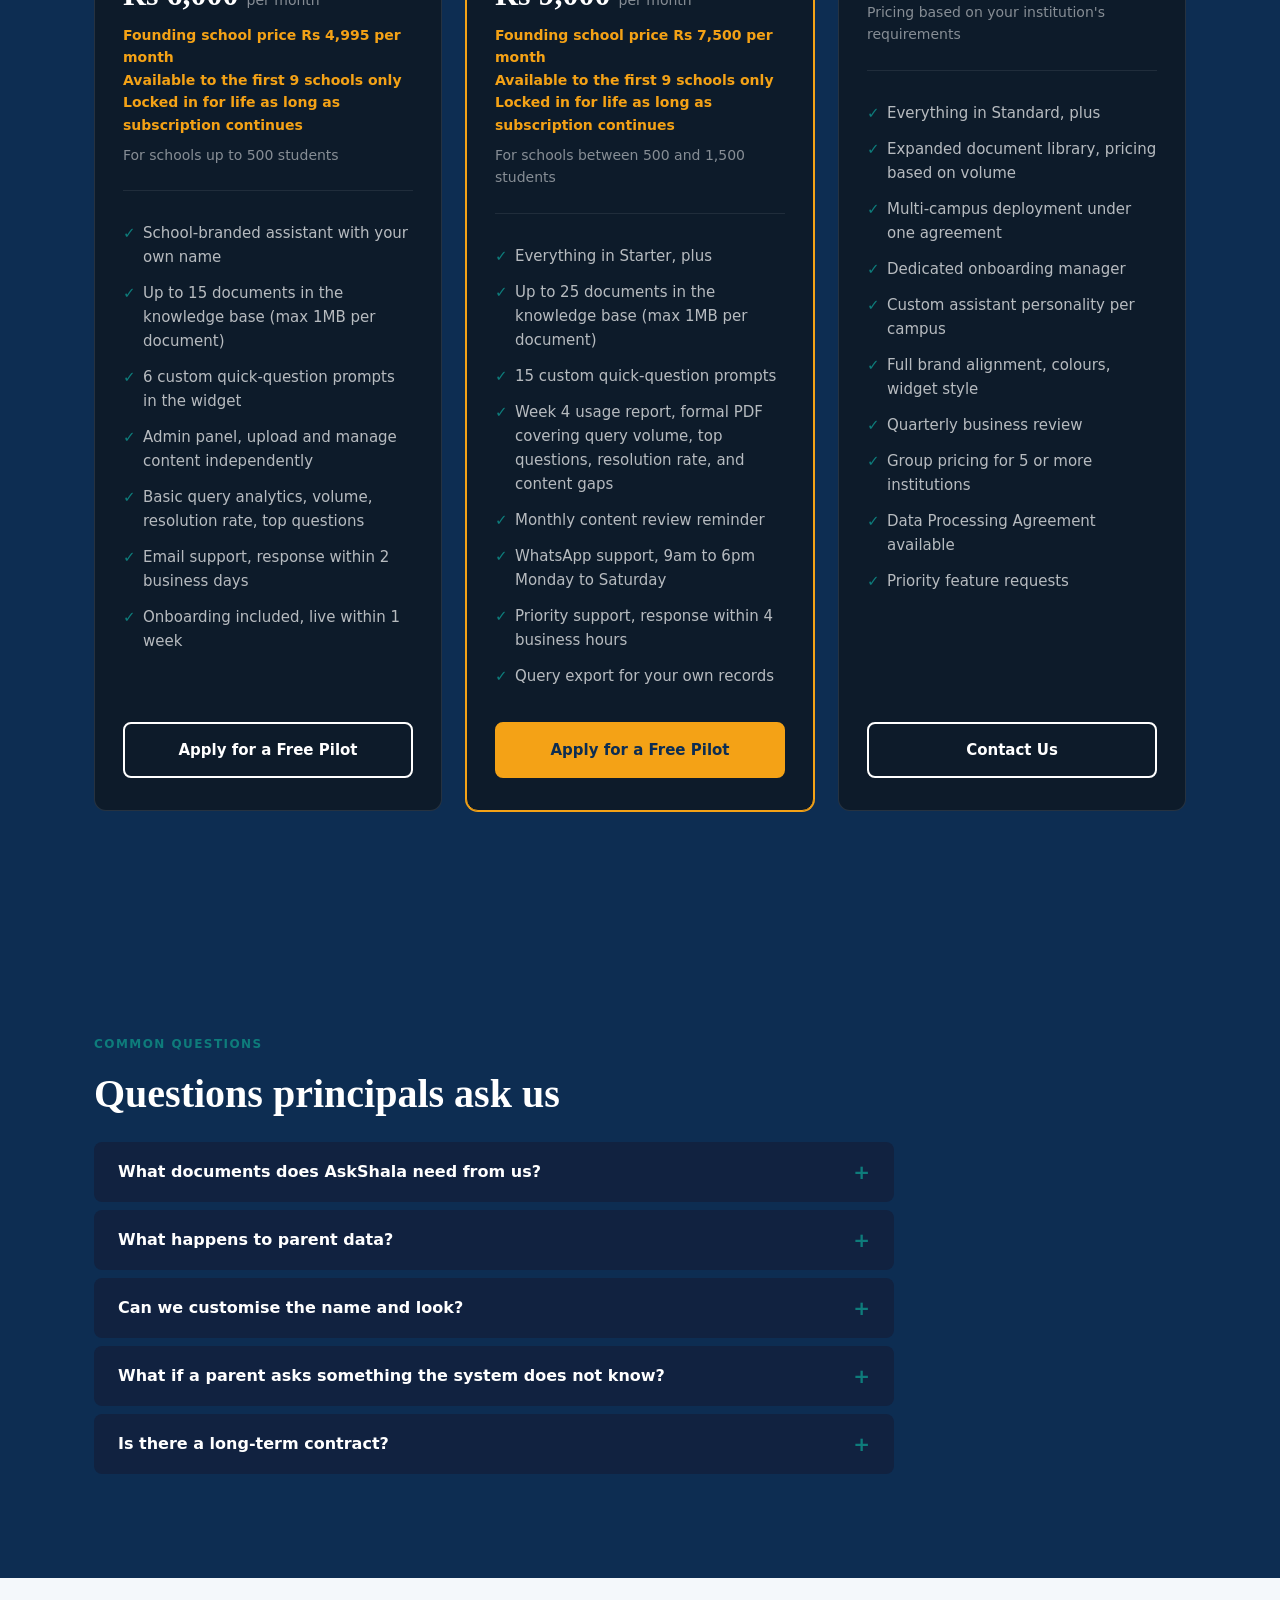
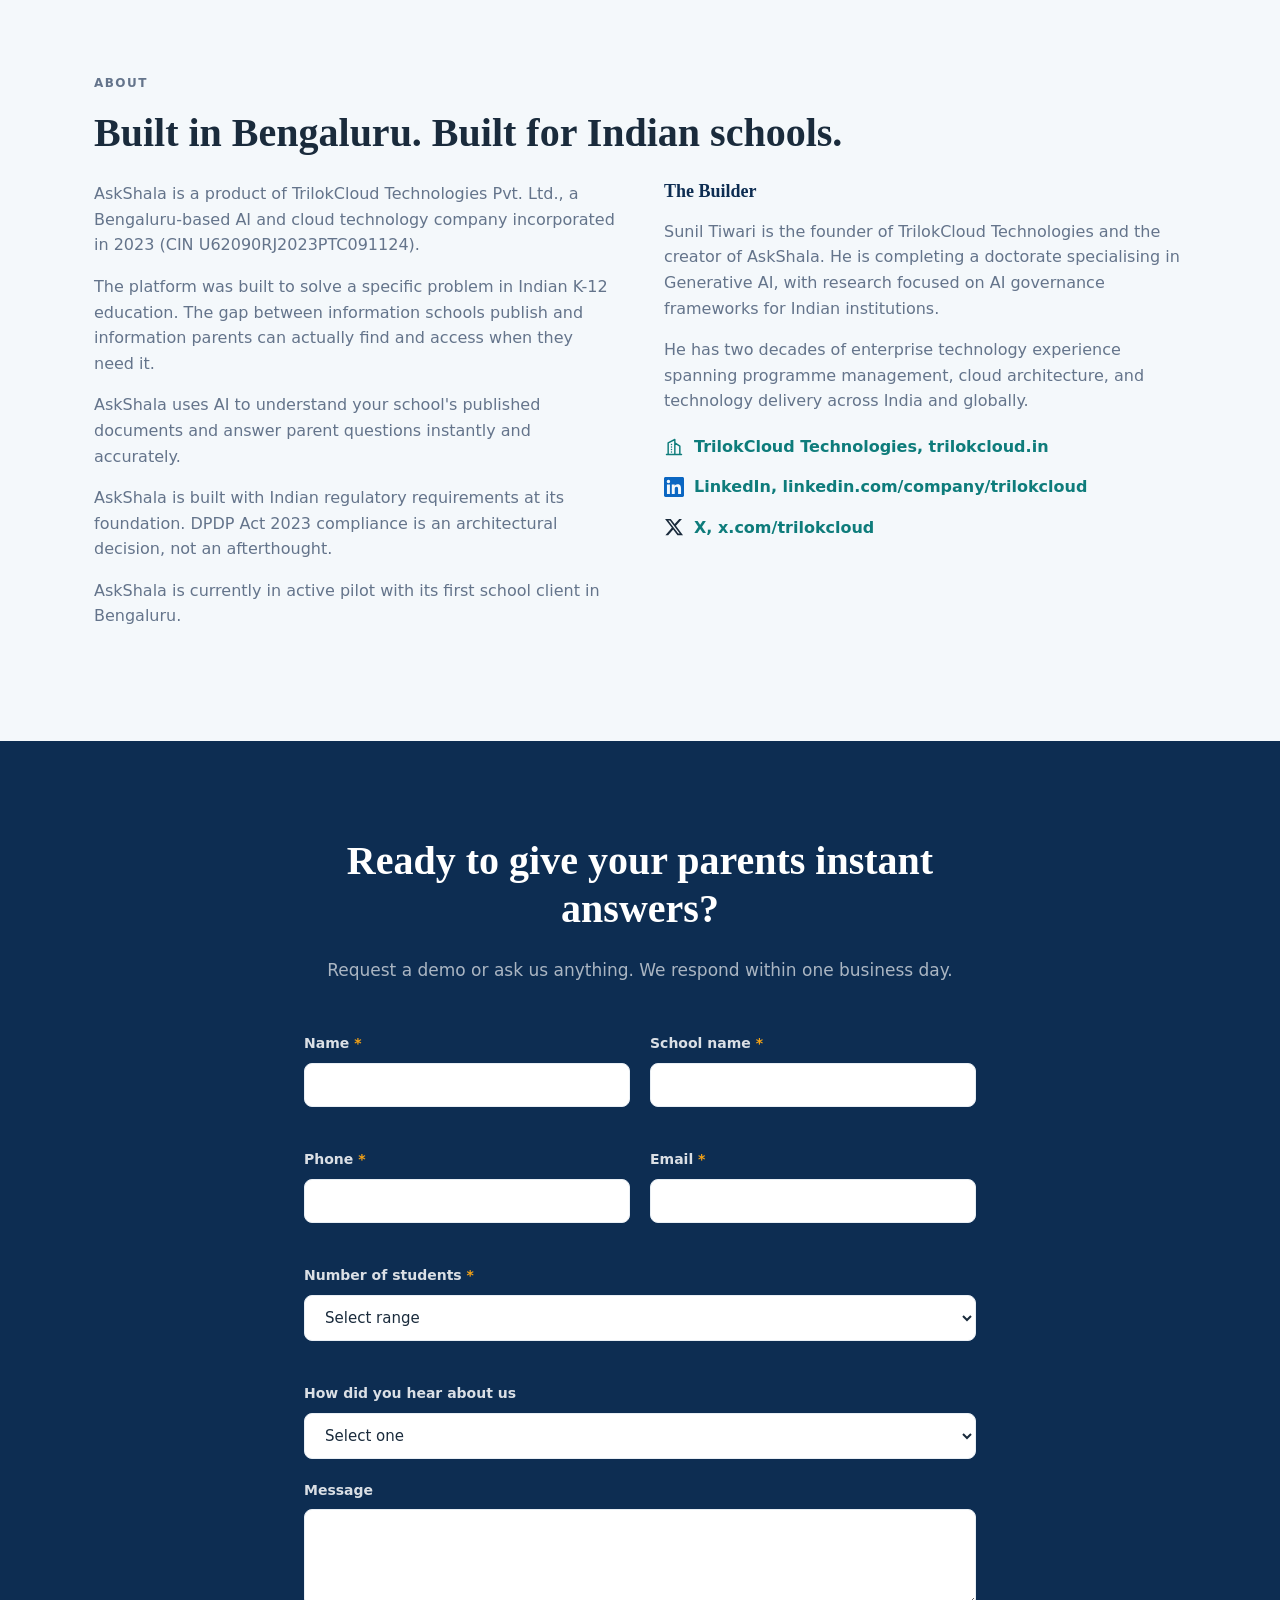
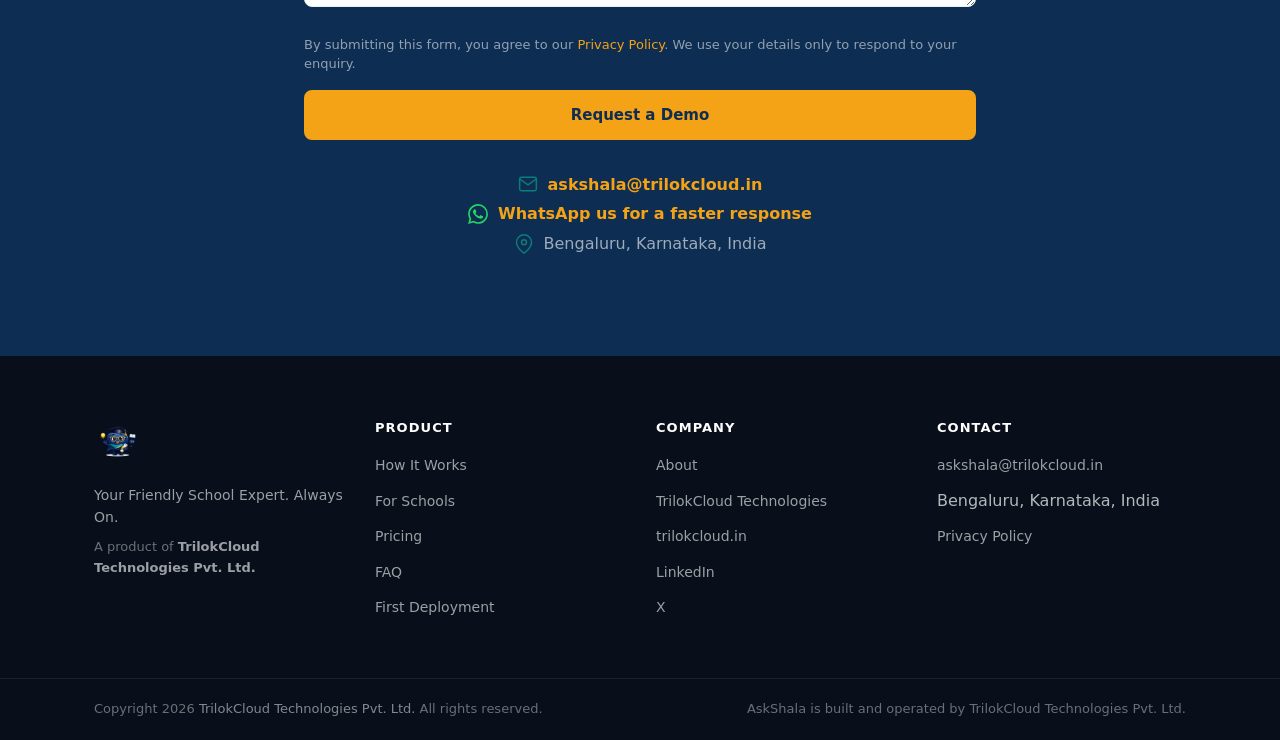
==== commit 4c487c5b: "Use askshala-mascot as site logo, favicon, and social image. Replace text nav and footer branding wi" ====
--- a/index.html
+++ b/index.html
@@ -14,17 +14,17 @@
   <meta property="og:url" content="https://askshala.in/">
   <meta property="og:title" content="AskShala | Your Friendly School Expert. Always On.">
   <meta property="og:description" content="AI school information assistant for Indian K-12 schools. Instant answers on fees, admissions, transport, and policies from your own documents. No app download required.">
-  <meta property="og:image" content="https://askshala.in/assets/oxford-buddy-mascot.png">
+  <meta property="og:image" content="https://askshala.in/assets/askshala-mascot.png">
   <meta property="og:locale" content="en_IN">
   <meta property="og:site_name" content="AskShala">
 
   <meta name="twitter:card" content="summary_large_image">
   <meta name="twitter:title" content="AskShala | Your Friendly School Expert. Always On.">
   <meta name="twitter:description" content="AI school information assistant for Indian K-12 schools. Instant answers on fees, admissions, transport, and policies from your own documents. No app download required.">
-  <meta name="twitter:image" content="https://askshala.in/assets/oxford-buddy-mascot.png">
+  <meta name="twitter:image" content="https://askshala.in/assets/askshala-mascot.png">
 
   <title>AskShala | Your Friendly School Expert. Always On.</title>
-  <link rel="icon" href="assets/favicon.ico" type="image/x-icon">
+  <link rel="icon" href="assets/askshala-mascot.png" type="image/png">
   <link rel="stylesheet" href="style.css">
 
   <script type="application/ld+json">
@@ -36,7 +36,7 @@
         "@id": "https://askshala.in/#organization",
         "name": "AskShala",
         "url": "https://askshala.in/",
-        "logo": "https://askshala.in/assets/oxford-buddy-mascot.png",
+        "logo": "https://askshala.in/assets/askshala-mascot.png",
         "email": "askshala@trilokcloud.in",
         "sameAs": [
           "https://www.linkedin.com/company/trilokcloud",
@@ -84,7 +84,10 @@
   <!-- SECTION 1 — NAVIGATION -->
   <header class="site-header" id="site-header">
     <nav class="nav container" aria-label="Main navigation">
-      <a href="#" class="nav__logo">AskShala</a>
+      <a href="#" class="nav__logo">
+        <img src="assets/askshala-mascot.png" alt="" class="nav__logo-img" width="44" height="44" aria-hidden="true">
+        <span class="nav__logo-text">AskShala</span>
+      </a>
 
       <button class="nav__toggle" id="nav-toggle" aria-expanded="false" aria-controls="nav-menu" aria-label="Open menu">
         <span class="nav__toggle-bar"></span>
@@ -112,7 +115,7 @@
       <div class="container hero__inner">
         <div class="hero__visual">
           <img
-            src="assets/oxford-buddy-mascot.png"
+            src="assets/askshala-mascot.png"
             alt="AskShala AI school assistant mascot, a friendly navy blue chat bubble character with a graduation cap, gold-rimmed glasses, and teal scarf"
             class="hero__mascot"
             width="360"
@@ -287,7 +290,7 @@
 
           <div class="deployment__visual">
             <img
-              src="assets/oxford-buddy-mascot.png"
+              src="assets/askshala-mascot.png"
               alt="AskShala AI school assistant mascot"
               class="deployment__mascot"
               width="320"
@@ -790,7 +793,9 @@
   <footer class="site-footer">
     <div class="container footer-grid">
       <div class="footer-col">
-        <p class="footer-logo">AskShala</p>
+        <a href="#" class="footer-logo">
+          <img src="assets/askshala-mascot.png" alt="AskShala" class="footer-logo__img" width="48" height="48">
+        </a>
         <p class="footer-tagline">Your Friendly School Expert. Always On.</p>
         <p class="footer-company">A product of <a href="https://trilokcloud.in" target="_blank" rel="noopener noreferrer">TrilokCloud Technologies Pvt. Ltd.</a></p>
       </div>
--- a/style.css
+++ b/style.css
@@ -290,14 +290,28 @@
 }
 
 .nav__logo {
+  display: inline-flex;
+  align-items: center;
+  gap: 10px;
+  text-decoration: none;
+  line-height: 1;
+}
+
+.nav__logo-img {
+  height: 44px;
+  width: auto;
+  display: block;
+  flex-shrink: 0;
+}
+
+.nav__logo-text {
   font-family: var(--font-heading);
   font-size: 1.375rem;
   font-weight: 700;
   color: var(--white);
-  text-decoration: none;
-}
-
-.nav__logo:hover { color: var(--white); opacity: 0.9; }
+}
+
+.nav__logo:hover { opacity: 0.9; }
 
 .nav__menu {
   display: flex;
@@ -1244,12 +1258,19 @@
 }
 
 .footer-logo {
-  font-family: var(--font-heading);
-  font-size: 1.375rem;
-  font-weight: 700;
-  color: var(--white);
+  display: inline-block;
   margin-bottom: 8px;
-}
+  line-height: 0;
+  text-decoration: none;
+}
+
+.footer-logo__img {
+  height: 48px;
+  width: auto;
+  display: block;
+}
+
+.footer-logo:hover { opacity: 0.9; }
 
 .footer-tagline { font-size: 0.875rem; color: rgba(255, 255, 255, 0.6); margin-bottom: 8px; }
 .footer-company { font-size: 0.8125rem; color: rgba(255, 255, 255, 0.4); }
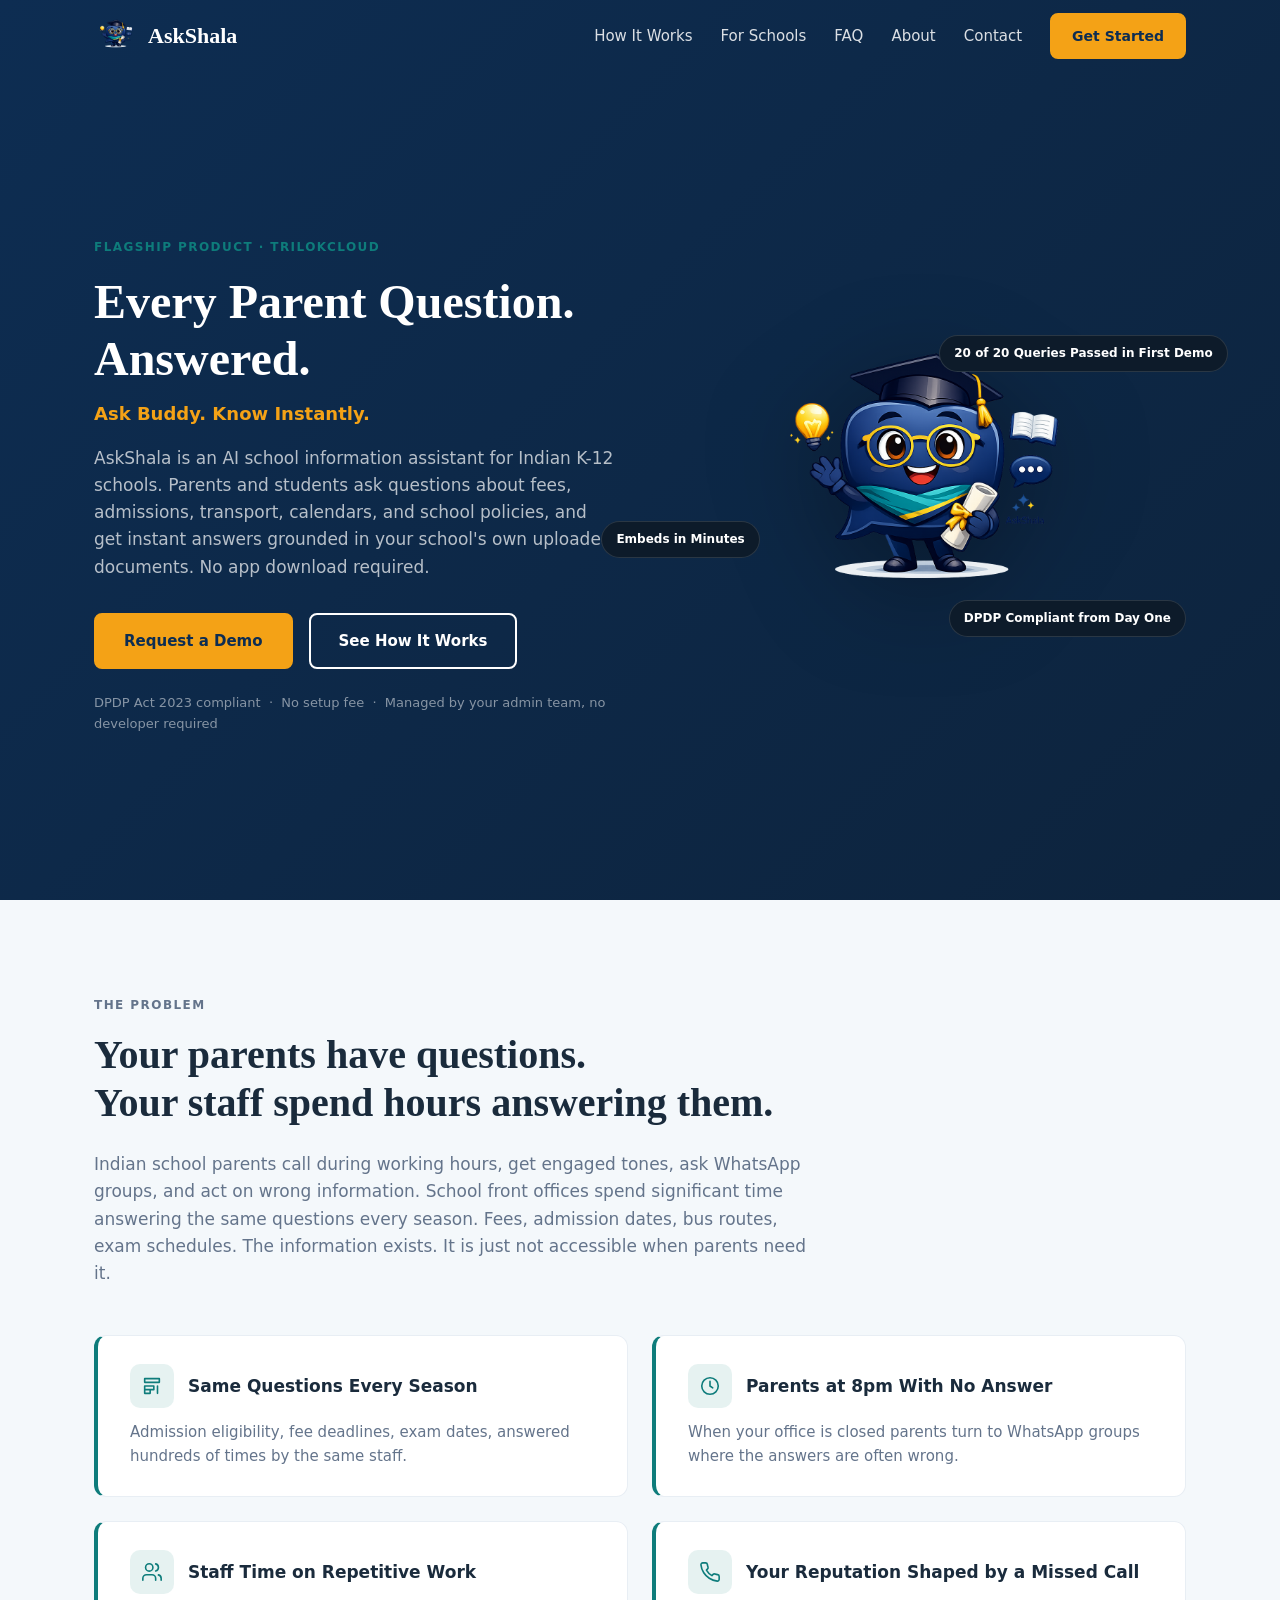
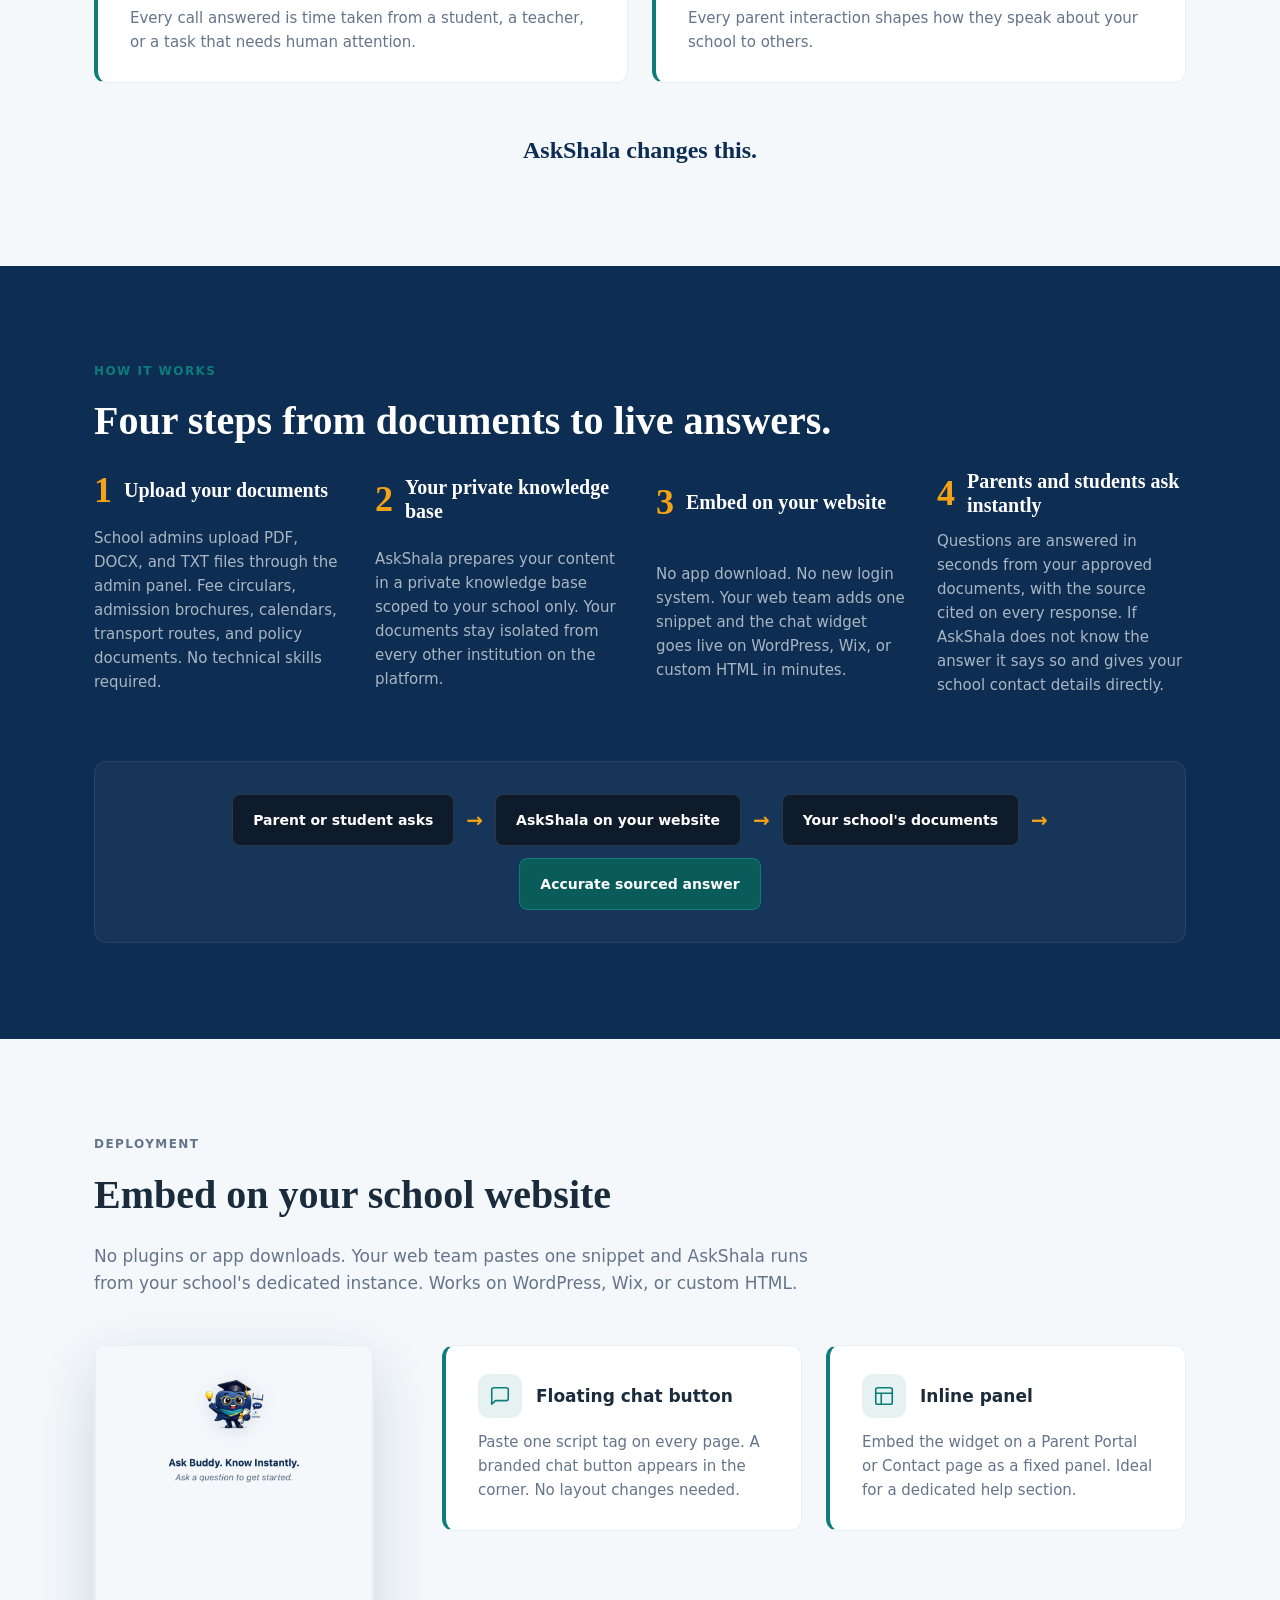
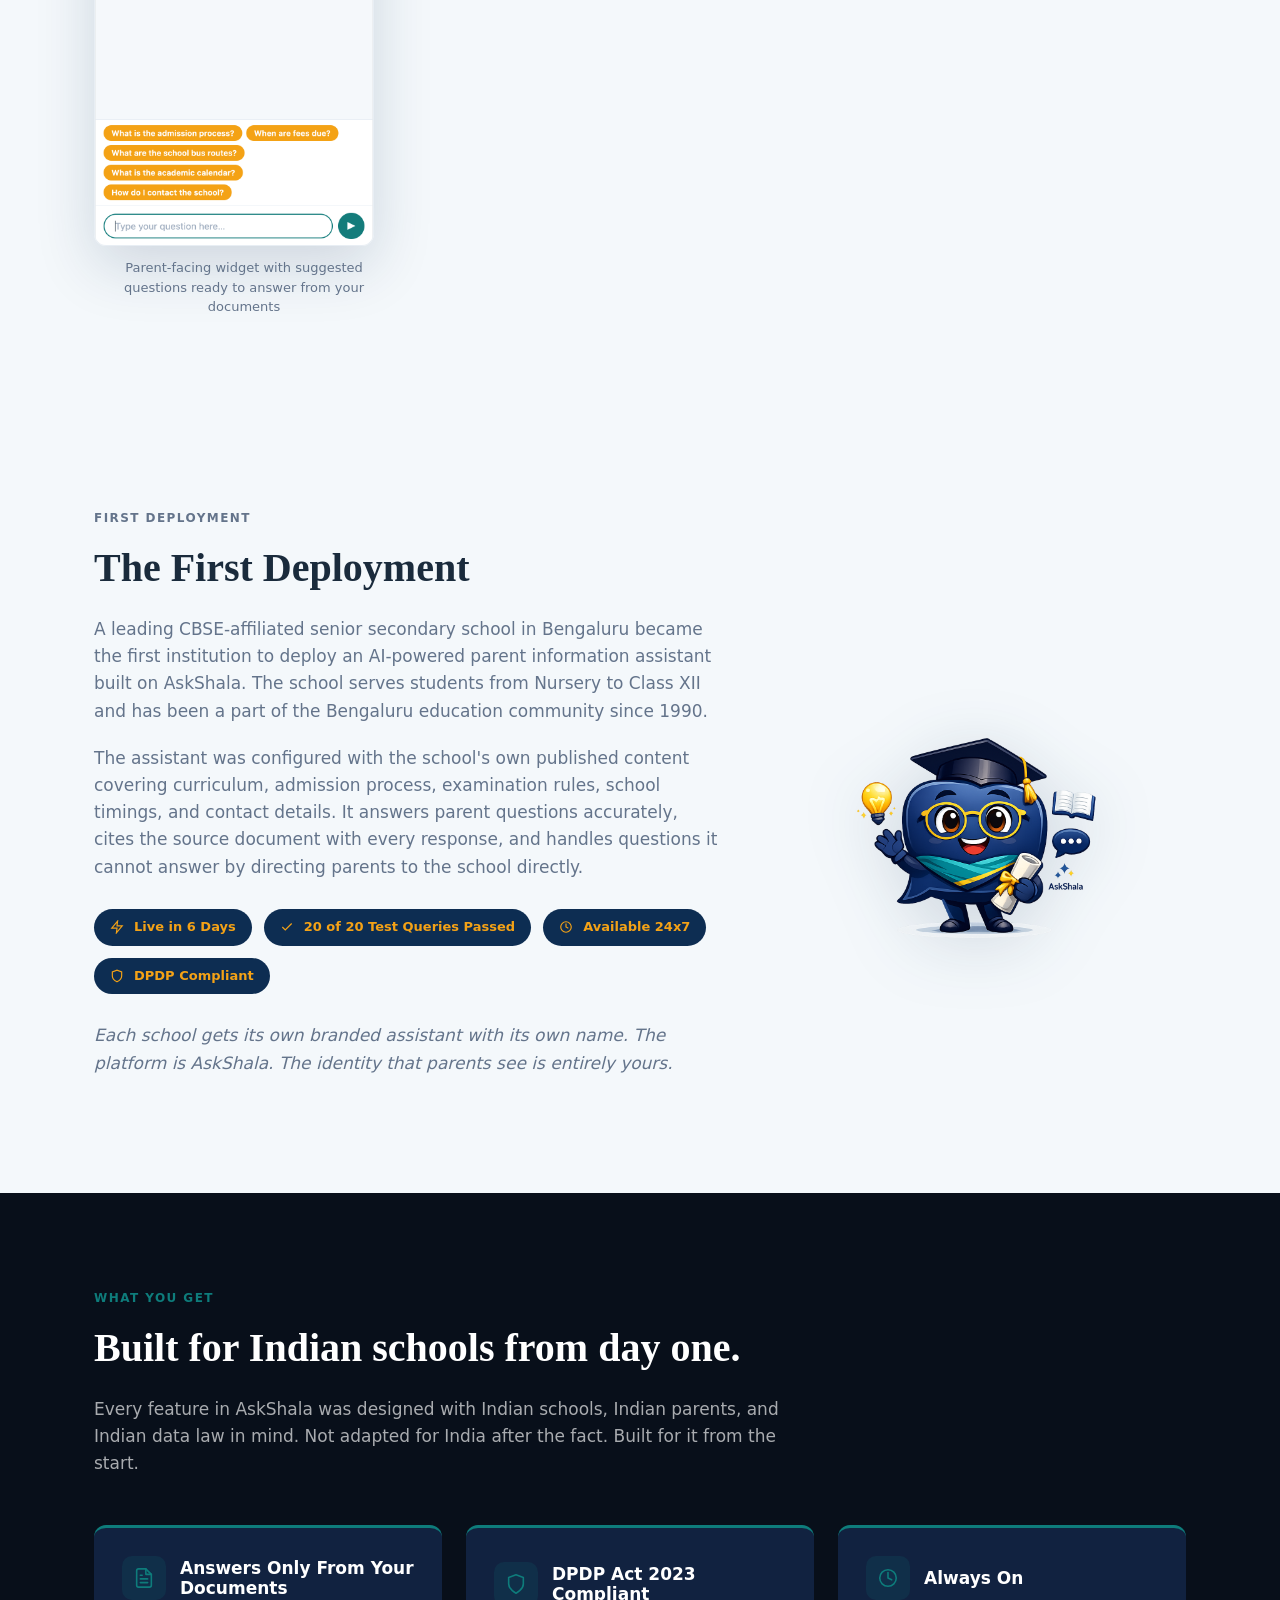
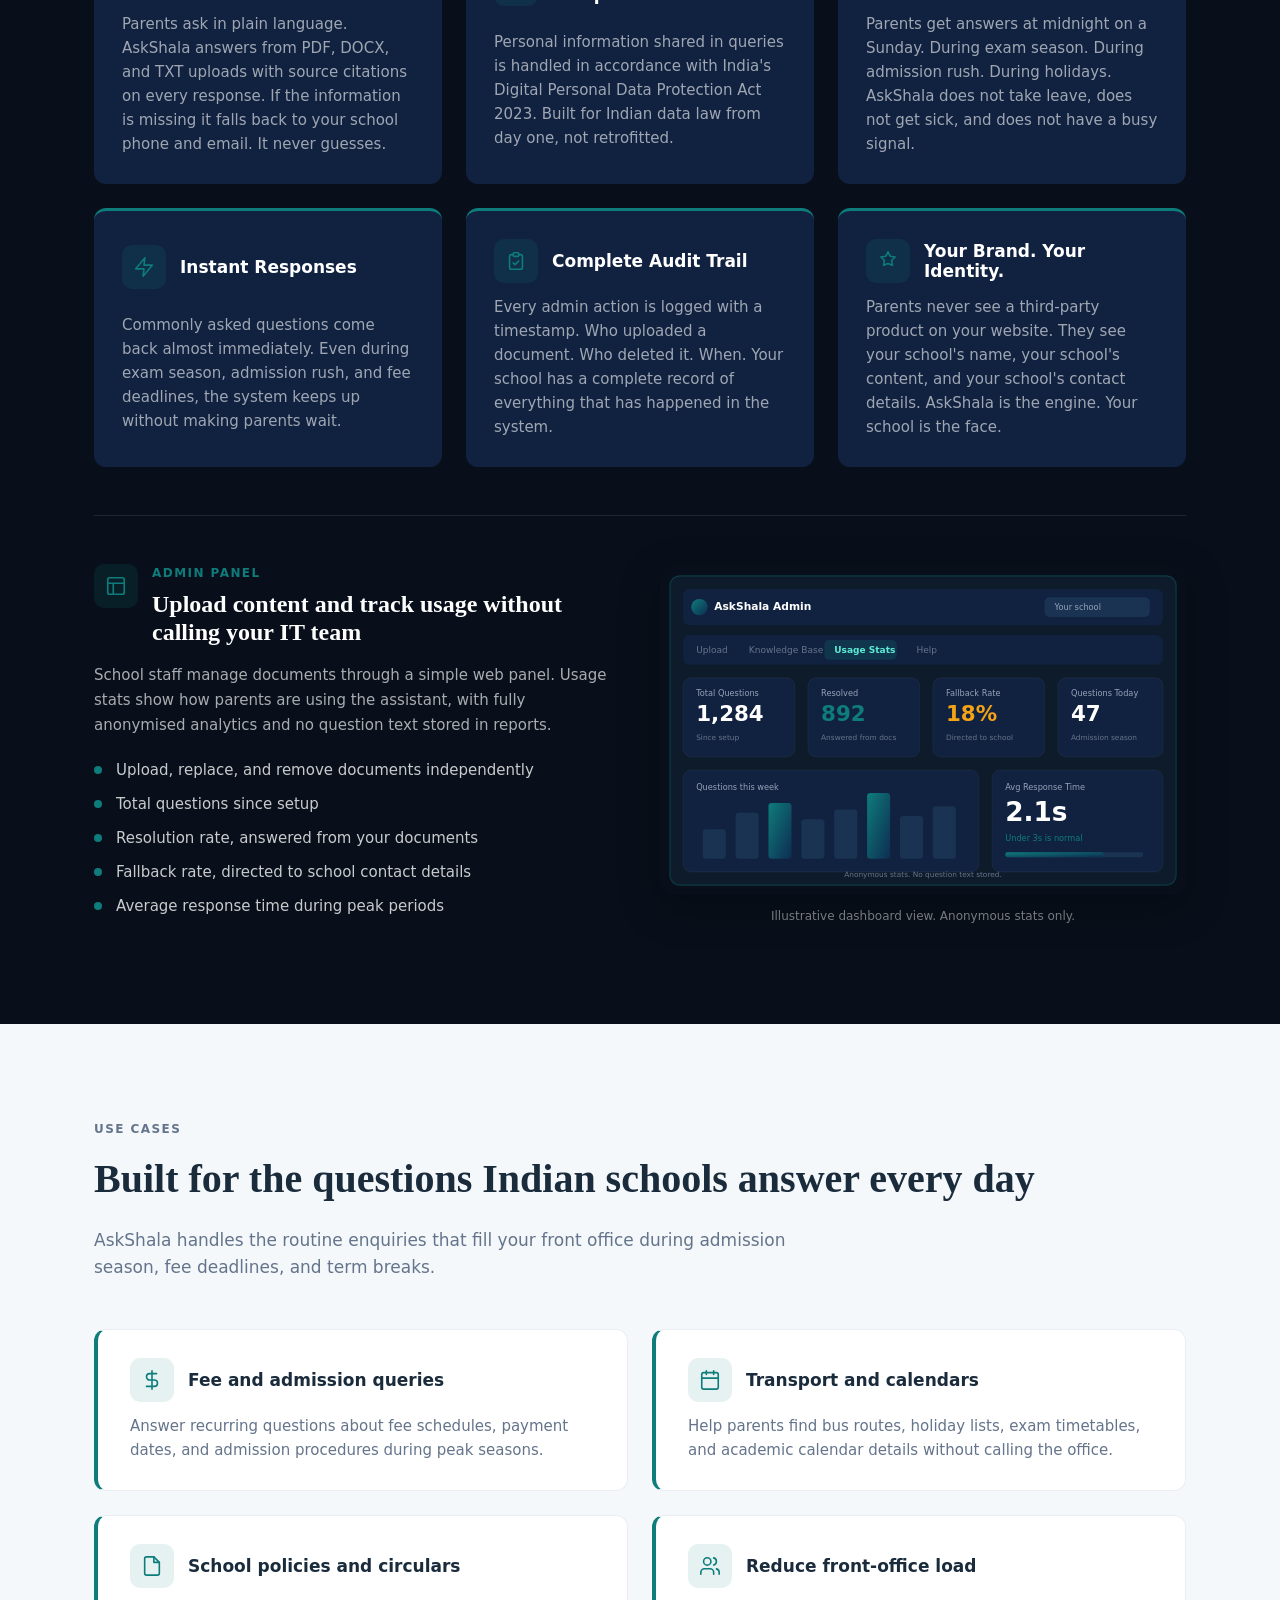
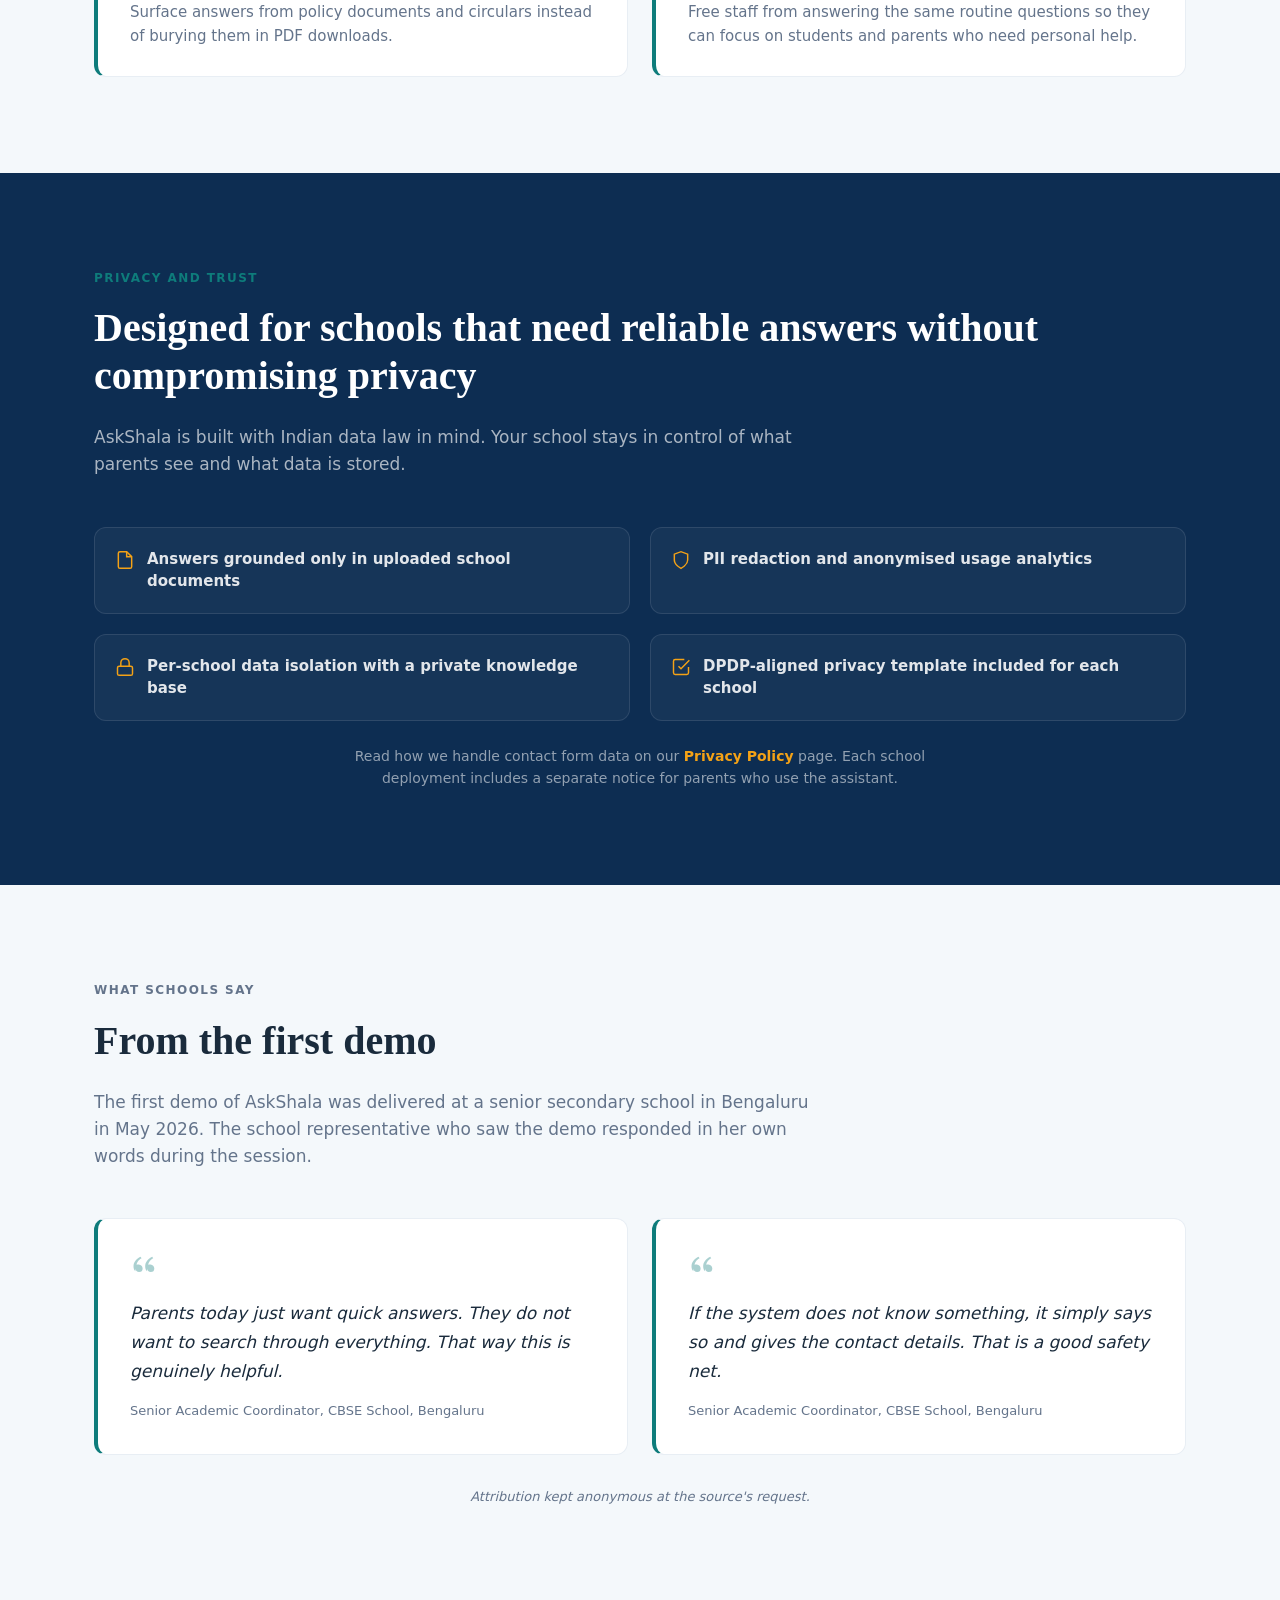
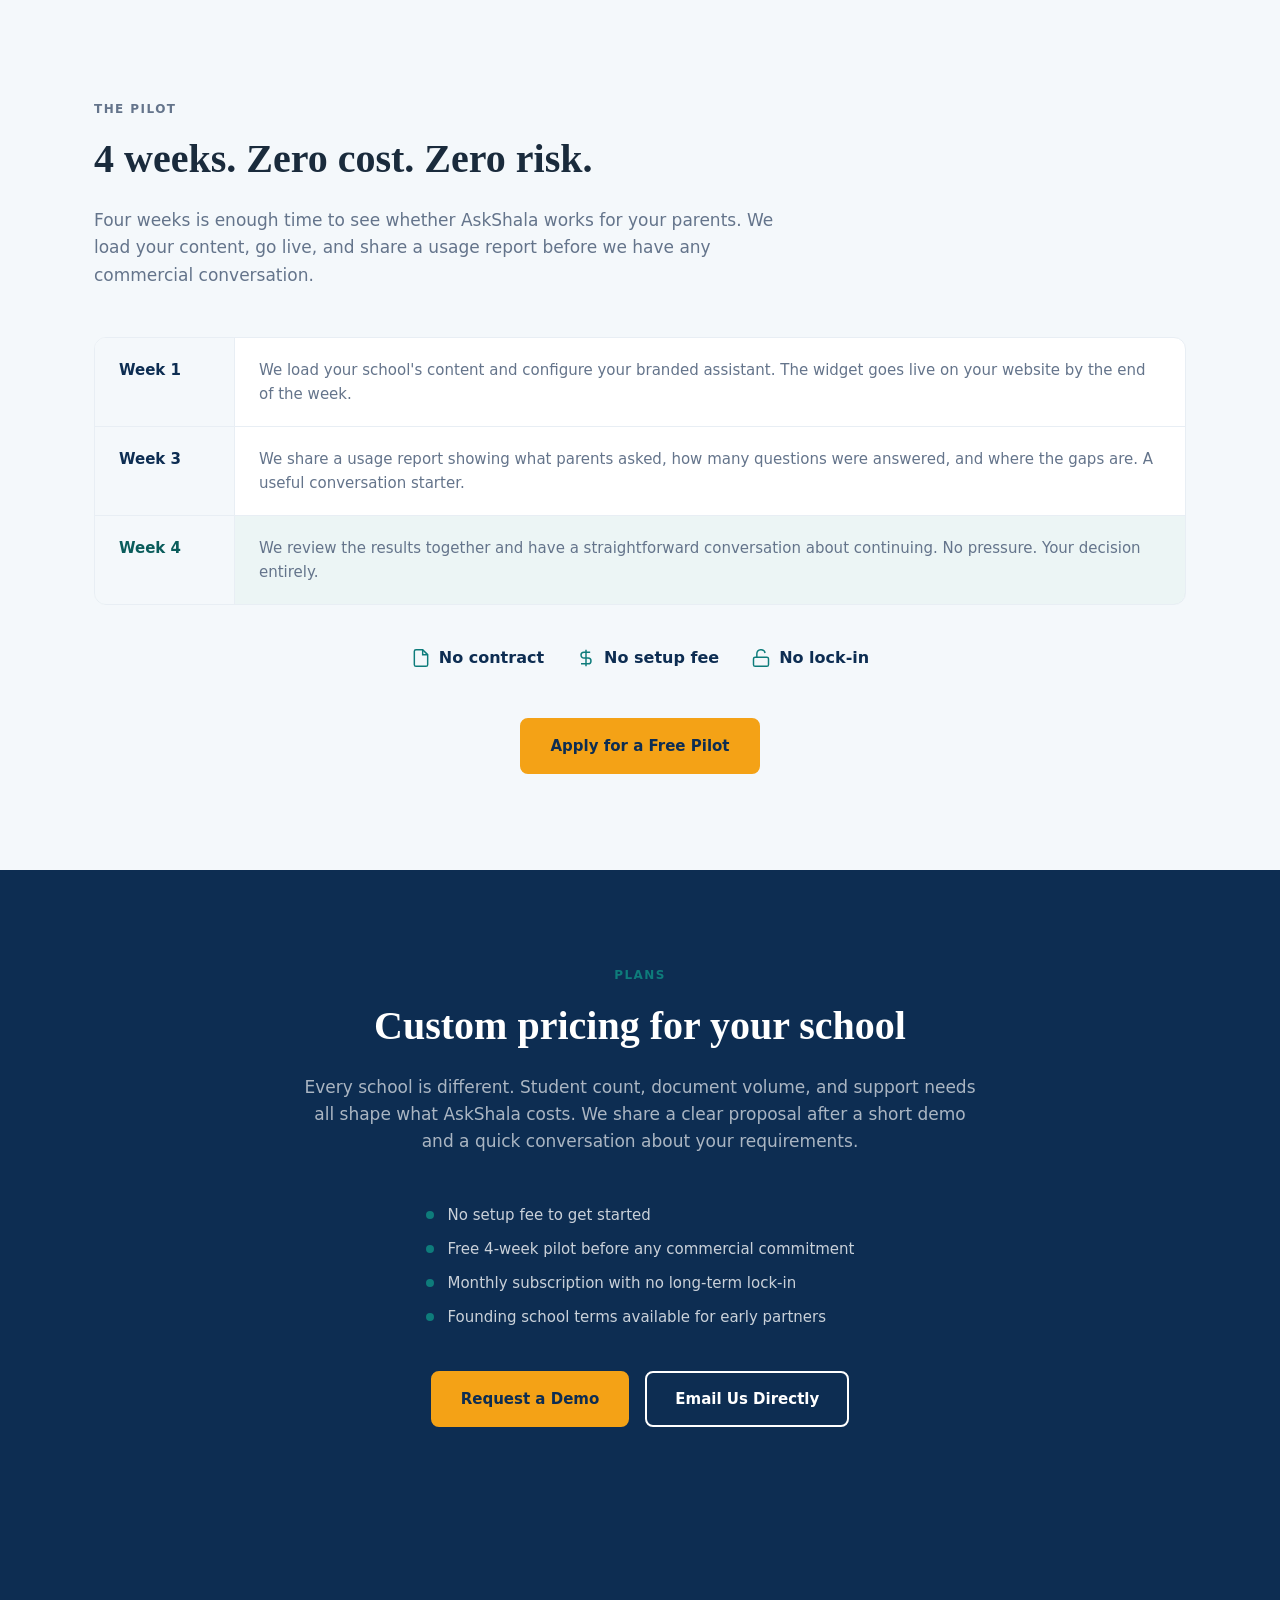
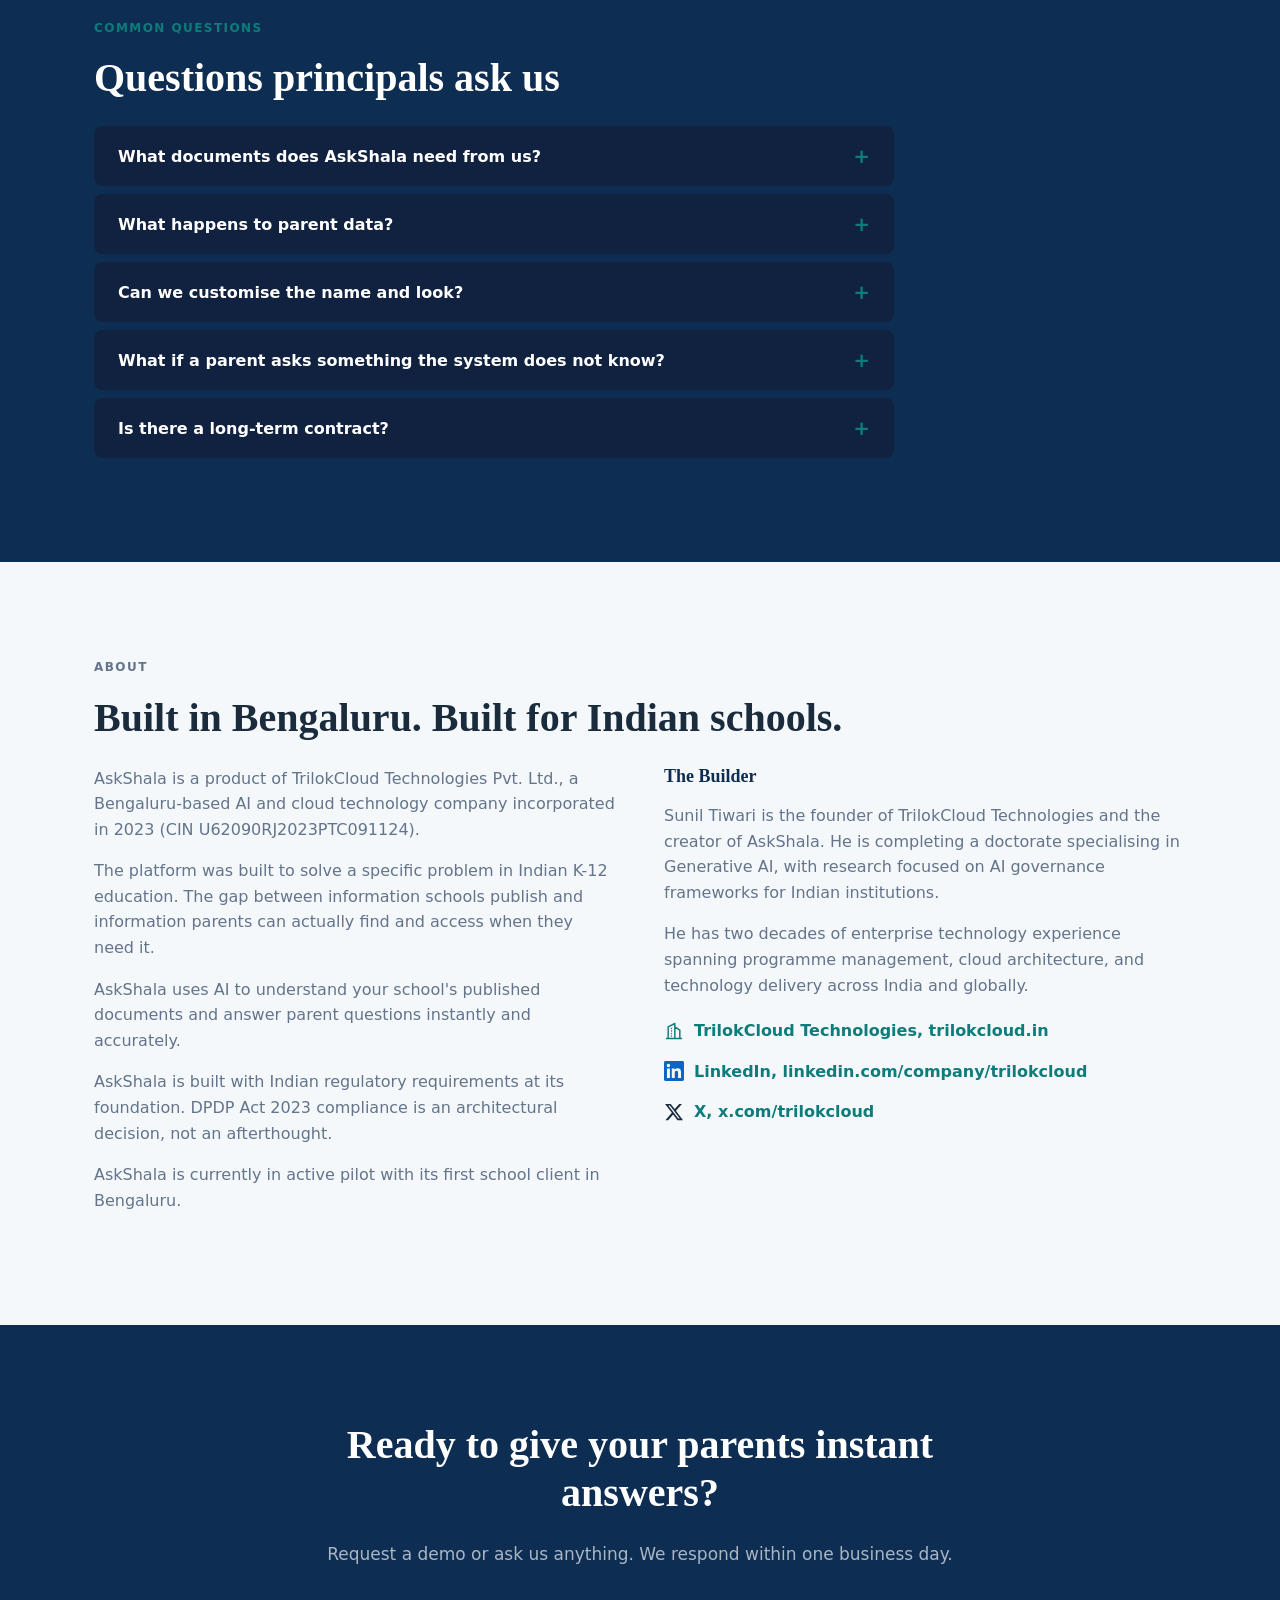
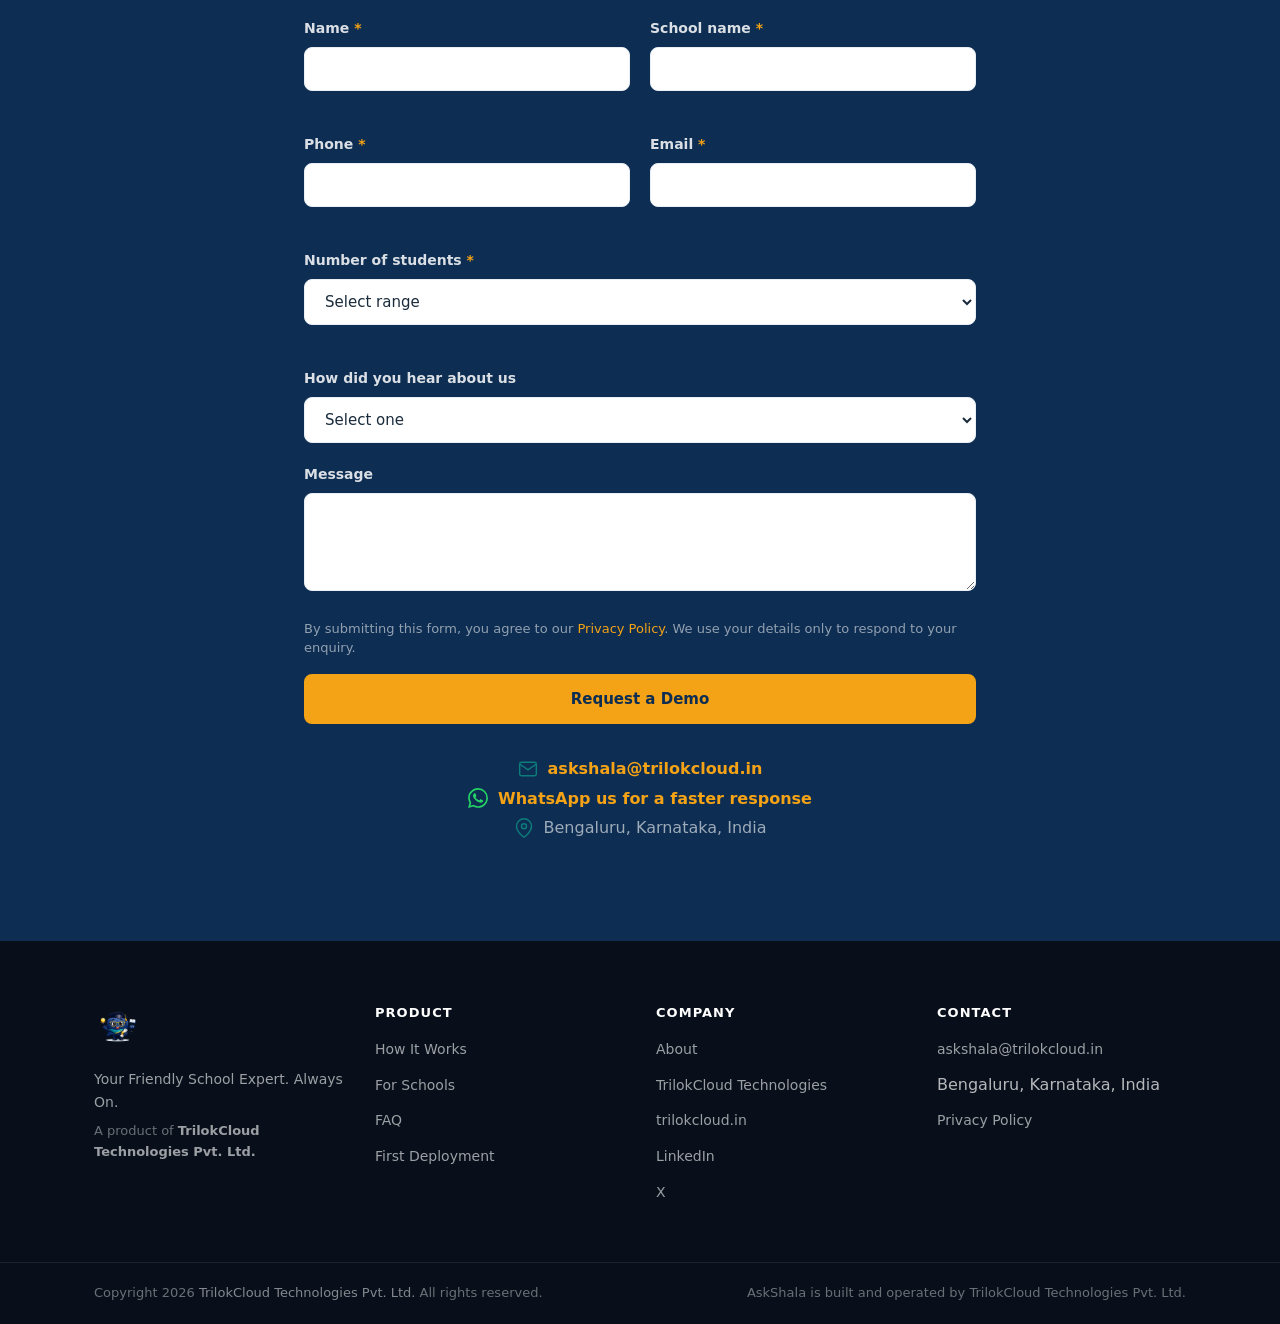
==== commit c188e6e2: "Fix icon-text layouts and replace public pricing with demo-first plans. Align nav logo and card head" ====
--- a/index.html
+++ b/index.html
@@ -69,9 +69,9 @@
         "description": "AI school information assistant for Indian K-12 schools. Answers parent and student questions from school-published documents.",
         "offers": {
           "@type": "Offer",
-          "priceCurrency": "INR",
-          "price": "6000",
-          "description": "Starter plan from Rs 6,000 per month"
+          "url": "https://askshala.in/#contact",
+          "availability": "https://schema.org/OnlineOnly",
+          "description": "Custom pricing based on school size and requirements. Discussed after a demo."
         },
         "provider": { "@id": "https://askshala.in/#organization" }
       }
@@ -98,7 +98,6 @@
       <ul class="nav__menu" id="nav-menu">
         <li><a href="#how-it-works" class="nav__link" data-section="how-it-works">How It Works</a></li>
         <li><a href="#for-schools" class="nav__link" data-section="for-schools">For Schools</a></li>
-        <li><a href="#pricing" class="nav__link" data-section="pricing">Pricing</a></li>
         <li><a href="#faq" class="nav__link" data-section="faq">FAQ</a></li>
         <li><a href="#about" class="nav__link" data-section="about">About</a></li>
         <li><a href="#contact" class="nav__link" data-section="contact">Contact</a></li>
@@ -356,8 +355,15 @@
         <div class="admin-panel">
           <div class="admin-panel__grid">
             <div class="admin-panel__text">
-              <p class="section-label section-label--teal">ADMIN PANEL</p>
-              <h3 class="admin-panel__heading">Upload content and track usage without calling your IT team</h3>
+              <div class="card-header-row">
+                <div class="card-icon card-icon--dark" aria-hidden="true">
+                  <svg class="icon" viewBox="0 0 24 24" fill="none" stroke="currentColor" stroke-width="1.75" stroke-linecap="round" stroke-linejoin="round"><rect x="3" y="3" width="18" height="18" rx="2"/><path d="M3 9h18M9 21V9"/></svg>
+                </div>
+                <div class="card-header-row__text">
+                  <p class="section-label section-label--teal">ADMIN PANEL</p>
+                  <h3 class="admin-panel__heading">Upload content and track usage without calling your IT team</h3>
+                </div>
+              </div>
               <p class="admin-panel__intro">School staff manage documents through a simple web panel. Usage stats show how parents are using the assistant, with fully anonymised analytics and no question text stored in reports.</p>
               <ul class="admin-panel__list">
                 <li>Upload, replace, and remove documents independently</li>
@@ -511,72 +517,23 @@
       </div>
     </section>
 
-    <!-- SECTION 8 — PRICING -->
-    <section class="section section--dark fade-in" id="pricing" aria-labelledby="pricing-heading">
-      <div class="container">
-        <p class="section-label section-label--teal">PRICING</p>
-        <h2 id="pricing-heading" class="section-heading section-heading--light">Simple monthly pricing.</h2>
-        <p class="section-intro section-intro--dark">No setup fees. No annual contracts required. Cancel any month. The first 9 schools to sign receive founding school pricing locked in for life as long as the subscription continues.</p>
-
-        <div class="pricing-grid">
-          <article class="pricing-card">
-            <h3 class="pricing-card__name">Starter</h3>
-            <p class="pricing-card__price">Rs 6,000 <span class="pricing-card__period">per month</span></p>
-            <p class="pricing-card__founding">Founding school price Rs 4,995 per month<br>
-            Available to the first 9 schools only<br>
-            Locked in for life as long as subscription continues</p>
-            <p class="pricing-card__audience">For schools up to 500 students</p>
-            <ul class="pricing-card__features">
-              <li>School-branded assistant with your own name</li>
-              <li>Up to 15 documents in the knowledge base (max 1MB per document)</li>
-              <li>6 custom quick-question prompts in the widget</li>
-              <li>Admin panel, upload and manage content independently</li>
-              <li>Basic query analytics, volume, resolution rate, top questions</li>
-              <li>Email support, response within 2 business days</li>
-              <li>Onboarding included, live within 1 week</li>
-            </ul>
-            <a href="#contact" class="btn btn--outline btn--block">Apply for a Free Pilot</a>
-          </article>
-
-          <article class="pricing-card pricing-card--featured">
-            <span class="pricing-card__badge">Most Popular</span>
-            <h3 class="pricing-card__name">Standard</h3>
-            <p class="pricing-card__price">Rs 9,000 <span class="pricing-card__period">per month</span></p>
-            <p class="pricing-card__founding">Founding school price Rs 7,500 per month<br>
-            Available to the first 9 schools only<br>
-            Locked in for life as long as subscription continues</p>
-            <p class="pricing-card__audience">For schools between 500 and 1,500 students</p>
-            <ul class="pricing-card__features">
-              <li>Everything in Starter, plus</li>
-              <li>Up to 25 documents in the knowledge base (max 1MB per document)</li>
-              <li>15 custom quick-question prompts</li>
-              <li>Week 4 usage report, formal PDF covering query volume, top questions, resolution rate, and content gaps</li>
-              <li>Monthly content review reminder</li>
-              <li>WhatsApp support, 9am to 6pm Monday to Saturday</li>
-              <li>Priority support, response within 4 business hours</li>
-              <li>Query export for your own records</li>
-            </ul>
-            <a href="#contact" class="btn btn--primary btn--block">Apply for a Free Pilot</a>
-          </article>
-
-          <article class="pricing-card">
-            <h3 class="pricing-card__name">Professional</h3>
-            <p class="pricing-card__price pricing-card__price--contact">For large schools and chains</p>
-            <p class="pricing-card__audience">Pricing based on your institution's requirements</p>
-            <ul class="pricing-card__features">
-              <li>Everything in Standard, plus</li>
-              <li>Expanded document library, pricing based on volume</li>
-              <li>Multi-campus deployment under one agreement</li>
-              <li>Dedicated onboarding manager</li>
-              <li>Custom assistant personality per campus</li>
-              <li>Full brand alignment, colours, widget style</li>
-              <li>Quarterly business review</li>
-              <li>Group pricing for 5 or more institutions</li>
-              <li>Data Processing Agreement available</li>
-              <li>Priority feature requests</li>
-            </ul>
-            <a href="#contact" class="btn btn--outline btn--block">Contact Us</a>
-          </article>
+    <!-- SECTION 8 — PLANS (pricing discussed in demo) -->
+    <section class="section section--dark fade-in" id="plans" aria-labelledby="plans-heading">
+      <div class="container pricing-cta">
+        <p class="section-label section-label--teal">PLANS</p>
+        <h2 id="plans-heading" class="section-heading section-heading--light">Custom pricing for your school</h2>
+        <p class="section-intro section-intro--dark">Every school is different. Student count, document volume, and support needs all shape what AskShala costs. We share a clear proposal after a short demo and a quick conversation about your requirements.</p>
+
+        <ul class="pricing-cta__points">
+          <li>No setup fee to get started</li>
+          <li>Free 4-week pilot before any commercial commitment</li>
+          <li>Monthly subscription with no long-term lock-in</li>
+          <li>Founding school terms available for early partners</li>
+        </ul>
+
+        <div class="pricing-cta__actions">
+          <a href="#contact" class="btn btn--primary">Request a Demo</a>
+          <a href="mailto:askshala@trilokcloud.in" class="btn btn--outline">Email Us Directly</a>
         </div>
       </div>
     </section>
@@ -805,7 +762,6 @@
         <ul class="footer-links">
           <li><a href="#how-it-works">How It Works</a></li>
           <li><a href="#for-schools">For Schools</a></li>
-          <li><a href="#pricing">Pricing</a></li>
           <li><a href="#faq">FAQ</a></li>
           <li><a href="#for-schools">First Deployment</a></li>
         </ul>
--- a/style.css
+++ b/style.css
@@ -42,6 +42,69 @@
 
 img { max-width: 100%; height: auto; display: block; }
 
+/* Card layout: icon and title on one row, body below */
+.problem-card,
+.embed-card,
+.use-case-card,
+.feature-card {
+  display: grid;
+  grid-template-columns: auto 1fr;
+  column-gap: 14px;
+  align-items: center;
+}
+
+.problem-card > .card-icon,
+.embed-card > .card-icon,
+.use-case-card > .card-icon,
+.feature-card > .card-icon {
+  grid-column: 1;
+  grid-row: 1;
+  margin-bottom: 0;
+}
+
+.problem-card__title,
+.embed-card__title,
+.use-case-card__title,
+.feature-card__title {
+  grid-column: 2;
+  grid-row: 1;
+  margin-bottom: 0;
+}
+
+.problem-card__body,
+.embed-card__body,
+.use-case-card__body,
+.feature-card__body {
+  grid-column: 1 / -1;
+  grid-row: 2;
+  margin-top: 12px;
+}
+
+.card-header-row {
+  display: flex;
+  align-items: flex-start;
+  gap: 14px;
+  margin-bottom: 16px;
+}
+
+.card-header-row .card-icon {
+  margin-bottom: 0;
+  flex-shrink: 0;
+}
+
+.card-header-row__text {
+  flex: 1;
+  min-width: 0;
+}
+
+.card-header-row__text .section-label {
+  margin-bottom: 6px;
+}
+
+.card-header-row__text .admin-panel__heading {
+  margin-bottom: 0;
+}
+
 a {
   color: var(--teal);
   text-decoration: none;
@@ -293,13 +356,17 @@
   display: inline-flex;
   align-items: center;
   gap: 10px;
+  flex-wrap: nowrap;
   text-decoration: none;
   line-height: 1;
+  flex-shrink: 0;
 }
 
 .nav__logo-img {
   height: 44px;
-  width: auto;
+  width: 44px;
+  max-width: none;
+  object-fit: contain;
   display: block;
   flex-shrink: 0;
 }
@@ -505,7 +572,6 @@
   font-family: var(--font-body);
   font-size: 1.0625rem;
   font-weight: 700;
-  margin-bottom: 8px;
   color: var(--text-dark);
 }
 
@@ -532,18 +598,39 @@
   grid-template-columns: repeat(4, 1fr);
 }
 
+.step {
+  display: grid;
+  grid-template-columns: auto 1fr;
+  column-gap: 12px;
+  align-items: center;
+}
+
 .step__number {
-  display: block;
+  grid-column: 1;
+  grid-row: 1;
   font-family: var(--font-heading);
-  font-size: 3rem;
+  font-size: 2.25rem;
   font-weight: 700;
   color: var(--gold);
   line-height: 1;
-  margin-bottom: 16px;
-}
-
-.step__title { font-size: 1.25rem; color: var(--white); margin-bottom: 12px; }
-.step__body { font-size: 0.9375rem; color: rgba(255, 255, 255, 0.65); }
+  margin-bottom: 0;
+}
+
+.step__title {
+  grid-column: 2;
+  grid-row: 1;
+  font-size: 1.25rem;
+  color: var(--white);
+  margin-bottom: 0;
+}
+
+.step__body {
+  grid-column: 1 / -1;
+  grid-row: 2;
+  margin-top: 12px;
+  font-size: 0.9375rem;
+  color: rgba(255, 255, 255, 0.65);
+}
 
 .flow {
   display: flex;
@@ -622,7 +709,6 @@
   font-family: var(--font-body);
   font-size: 1.0625rem;
   font-weight: 700;
-  margin-bottom: 8px;
   color: var(--text-dark);
 }
 
@@ -647,7 +733,6 @@
   font-family: var(--font-body);
   font-size: 1.0625rem;
   font-weight: 700;
-  margin-bottom: 8px;
   color: var(--text-dark);
 }
 
@@ -759,7 +844,6 @@
   font-size: 1.0625rem;
   font-weight: 700;
   color: var(--white);
-  margin-bottom: 12px;
 }
 
 .feature-card__body { font-size: 0.9375rem; color: rgba(255, 255, 255, 0.6); }
@@ -782,7 +866,6 @@
   font-family: var(--font-heading);
   font-size: 1.5rem;
   color: var(--white);
-  margin-bottom: 16px;
 }
 
 .admin-panel__intro {
@@ -972,7 +1055,47 @@
   margin-bottom: 16px;
 }
 
-/* Pricing */
+/* Pricing (public CTA and internal tier reference page) */
+.pricing-cta {
+  max-width: 720px;
+  margin: 0 auto;
+  text-align: center;
+}
+
+.pricing-cta__points {
+  list-style: none;
+  margin: 0 0 32px;
+  padding: 0;
+  text-align: left;
+  display: inline-block;
+}
+
+.pricing-cta__points li {
+  position: relative;
+  padding-left: 22px;
+  margin-bottom: 10px;
+  font-size: 0.9375rem;
+  color: rgba(255, 255, 255, 0.78);
+}
+
+.pricing-cta__points li::before {
+  content: "";
+  position: absolute;
+  left: 0;
+  top: 0.55em;
+  width: 8px;
+  height: 8px;
+  border-radius: 50%;
+  background: var(--teal);
+}
+
+.pricing-cta__actions {
+  display: flex;
+  flex-wrap: wrap;
+  gap: 16px;
+  justify-content: center;
+}
+
 .pricing-grid {
   display: grid;
   grid-template-columns: repeat(3, 1fr);
@@ -1266,7 +1389,9 @@
 
 .footer-logo__img {
   height: 48px;
-  width: auto;
+  width: 48px;
+  max-width: none;
+  object-fit: contain;
   display: block;
 }
 
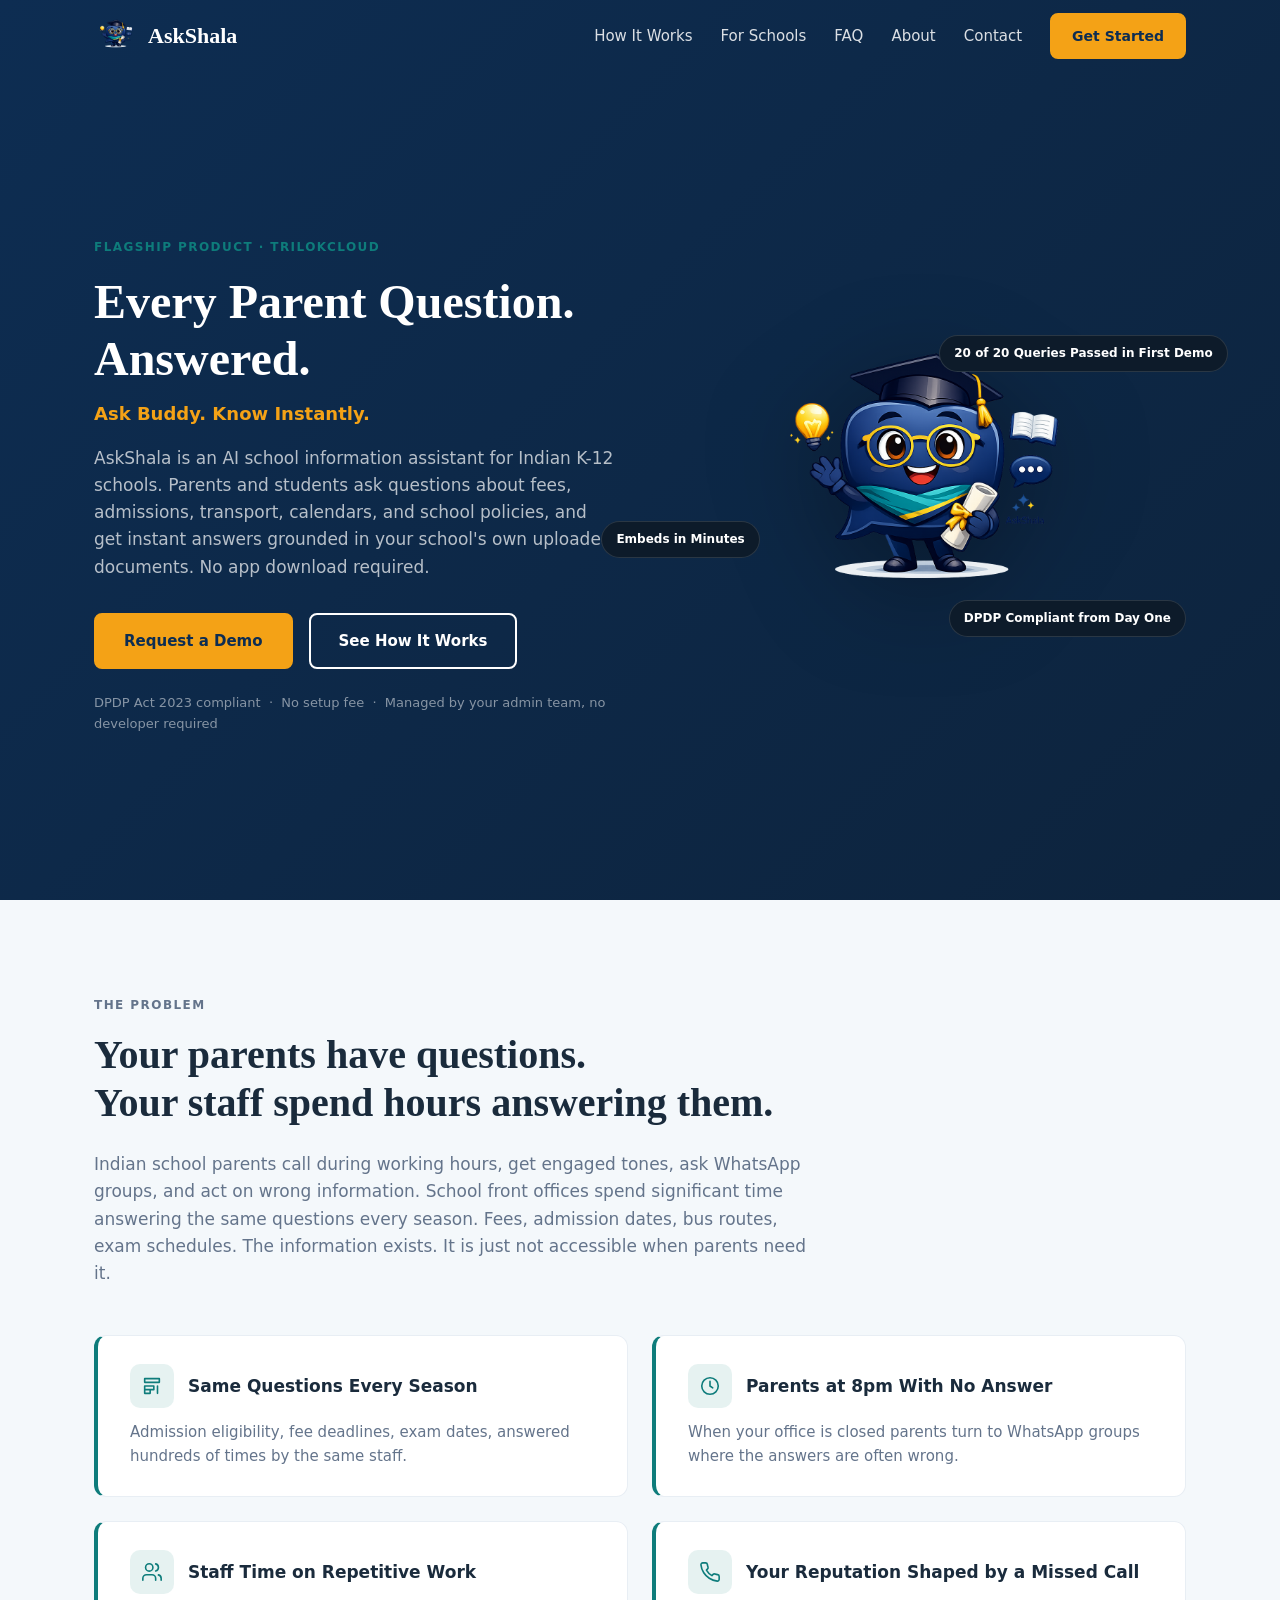
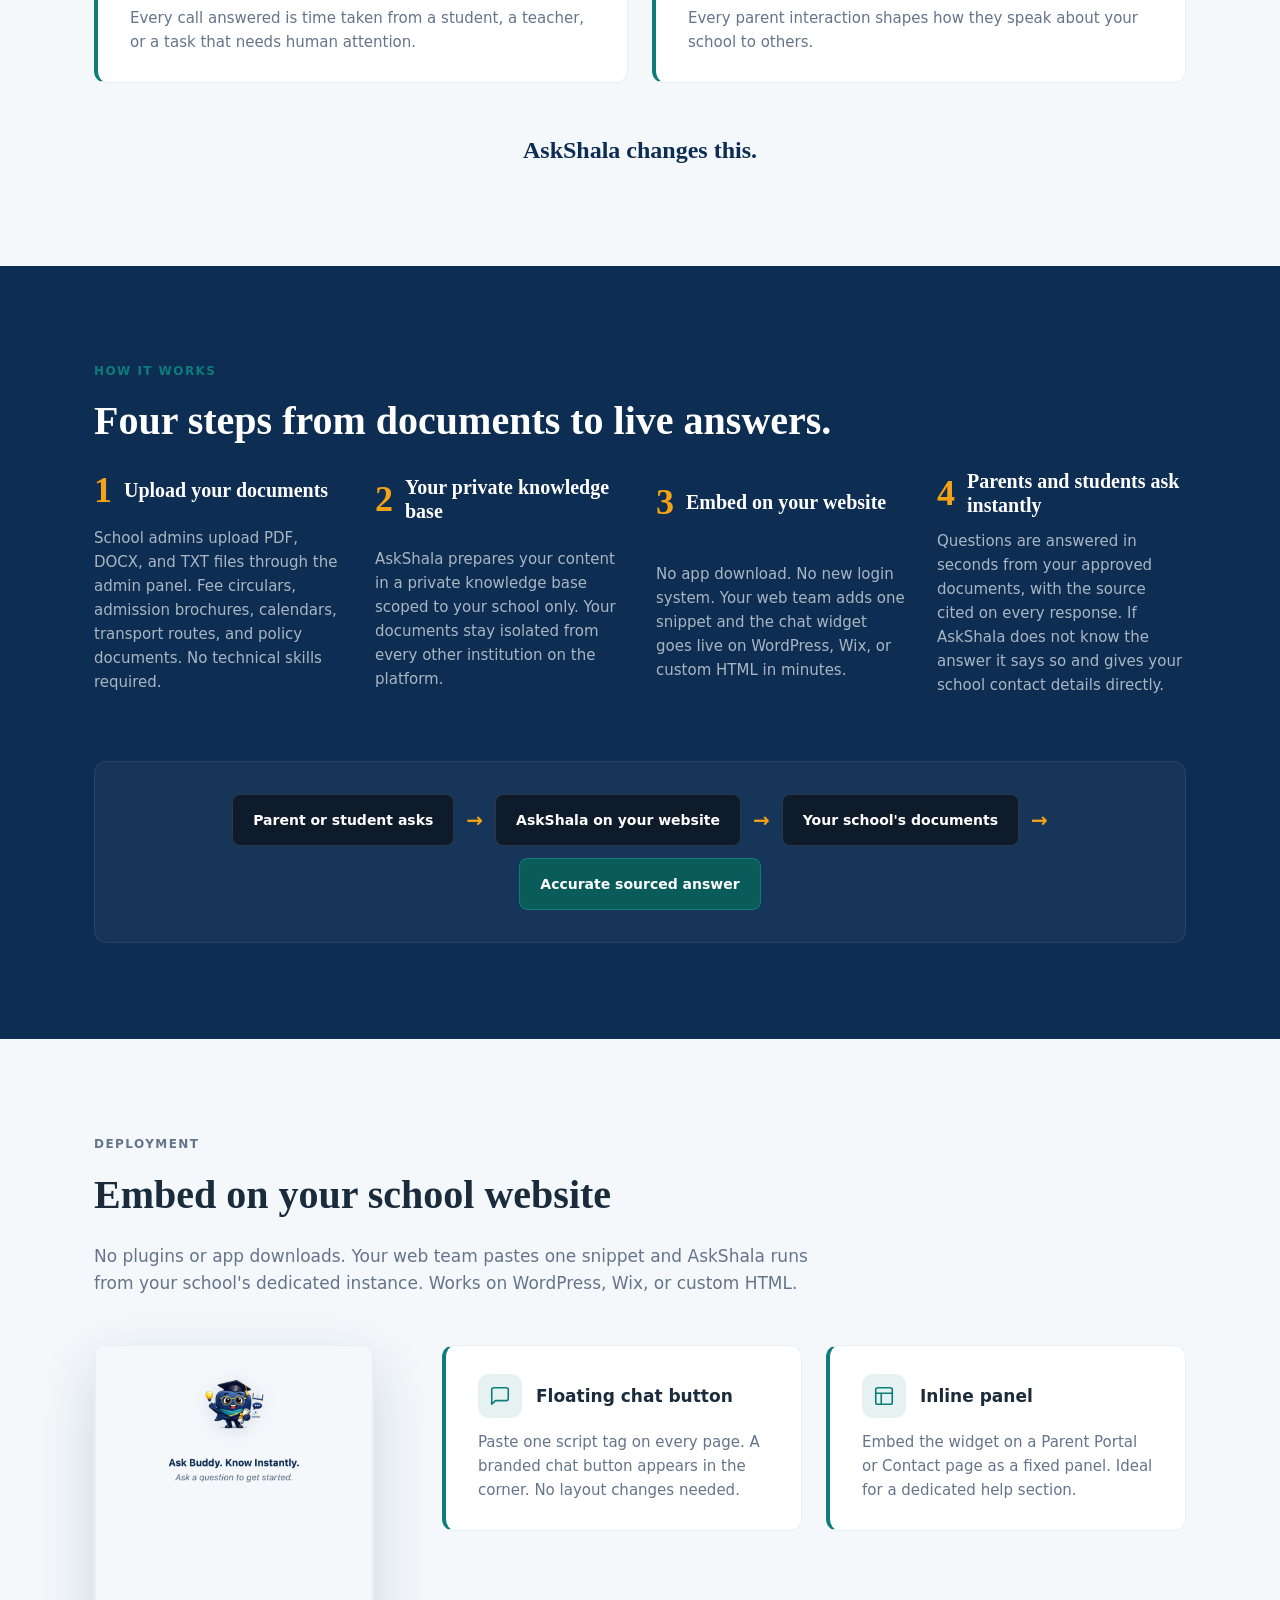
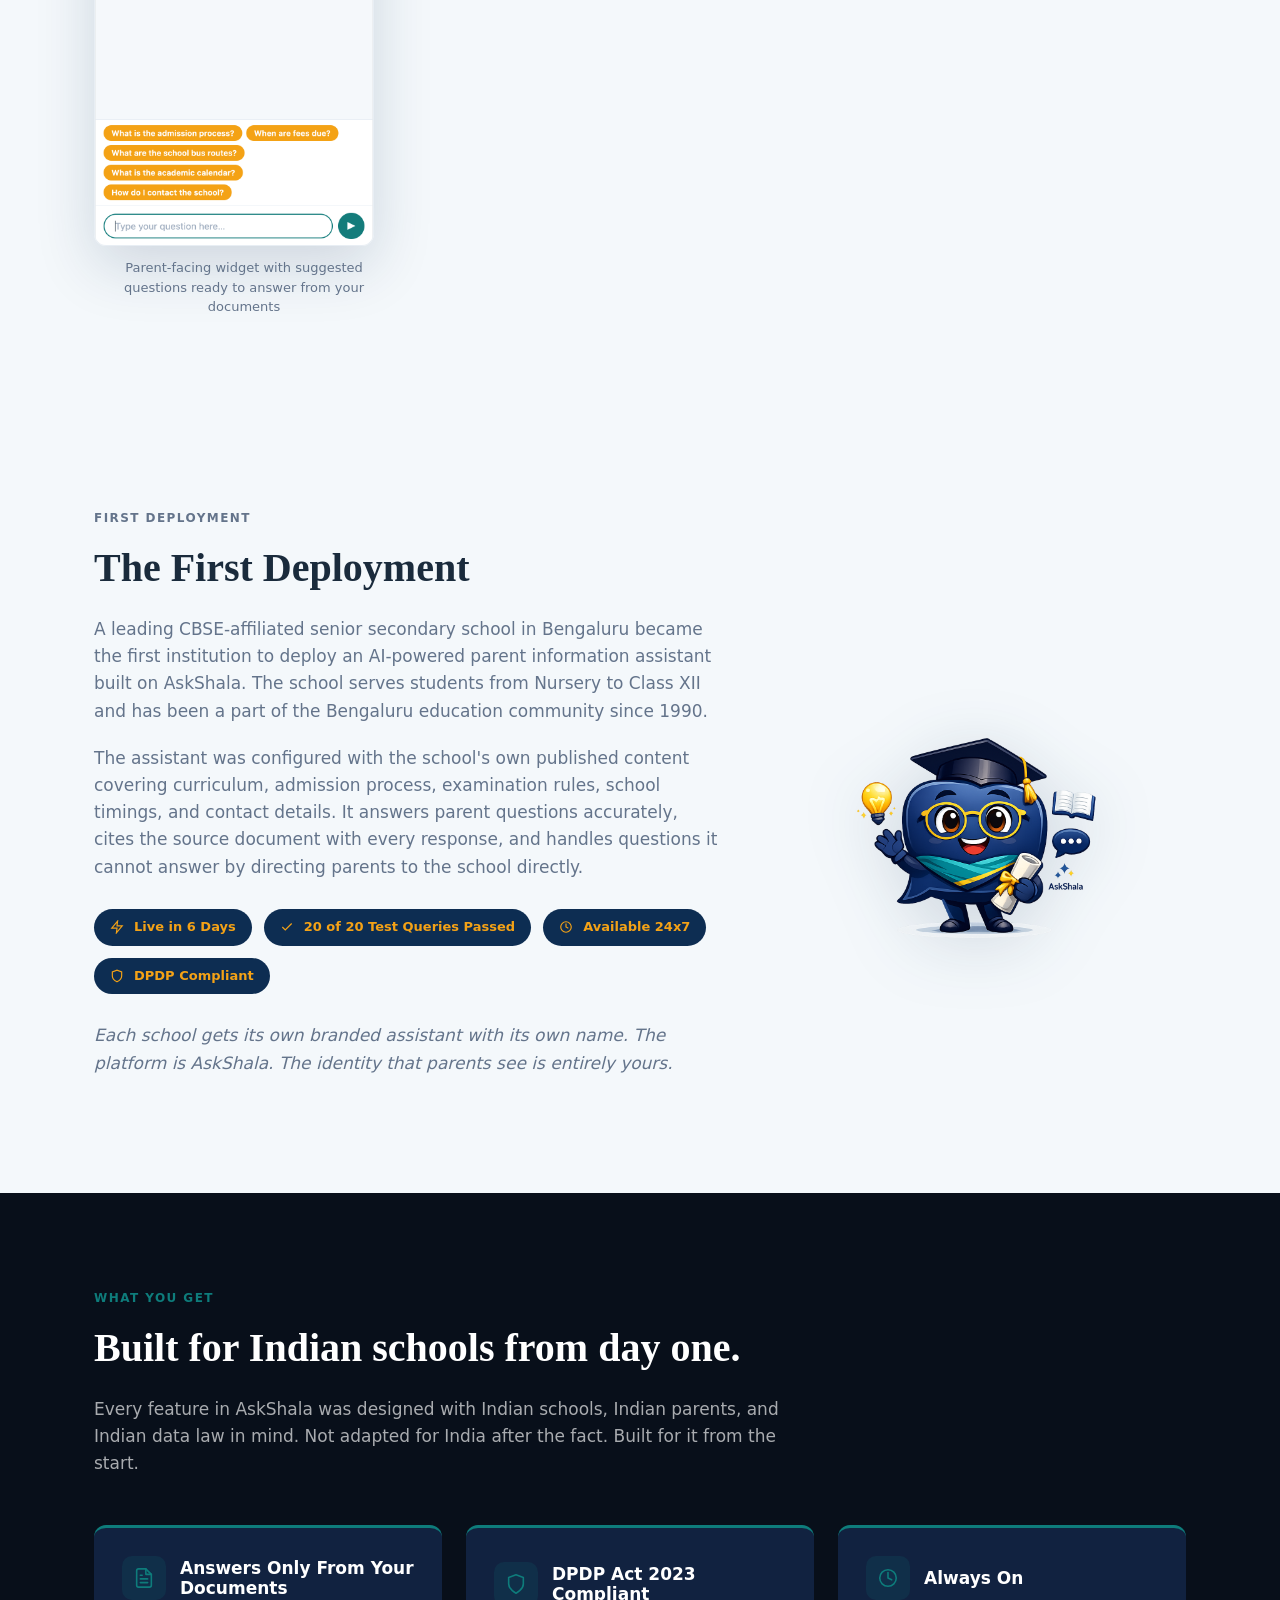
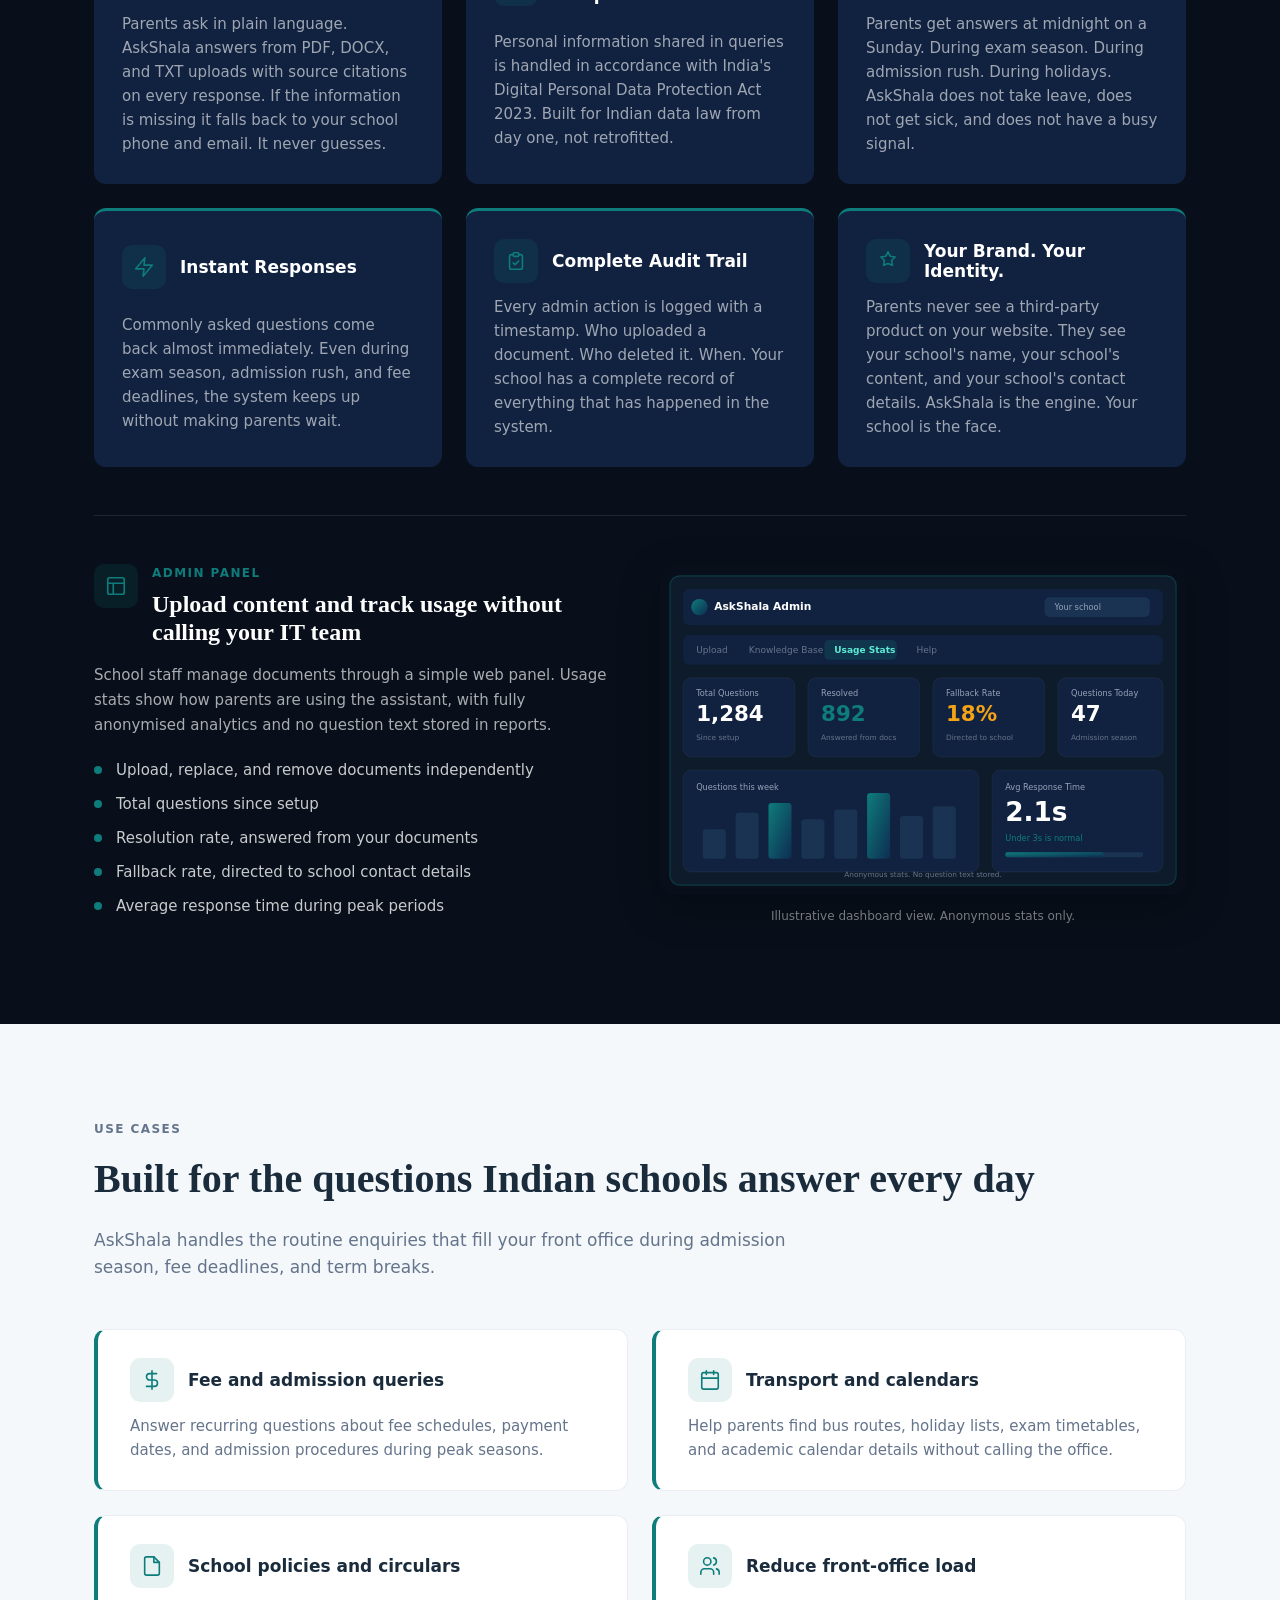
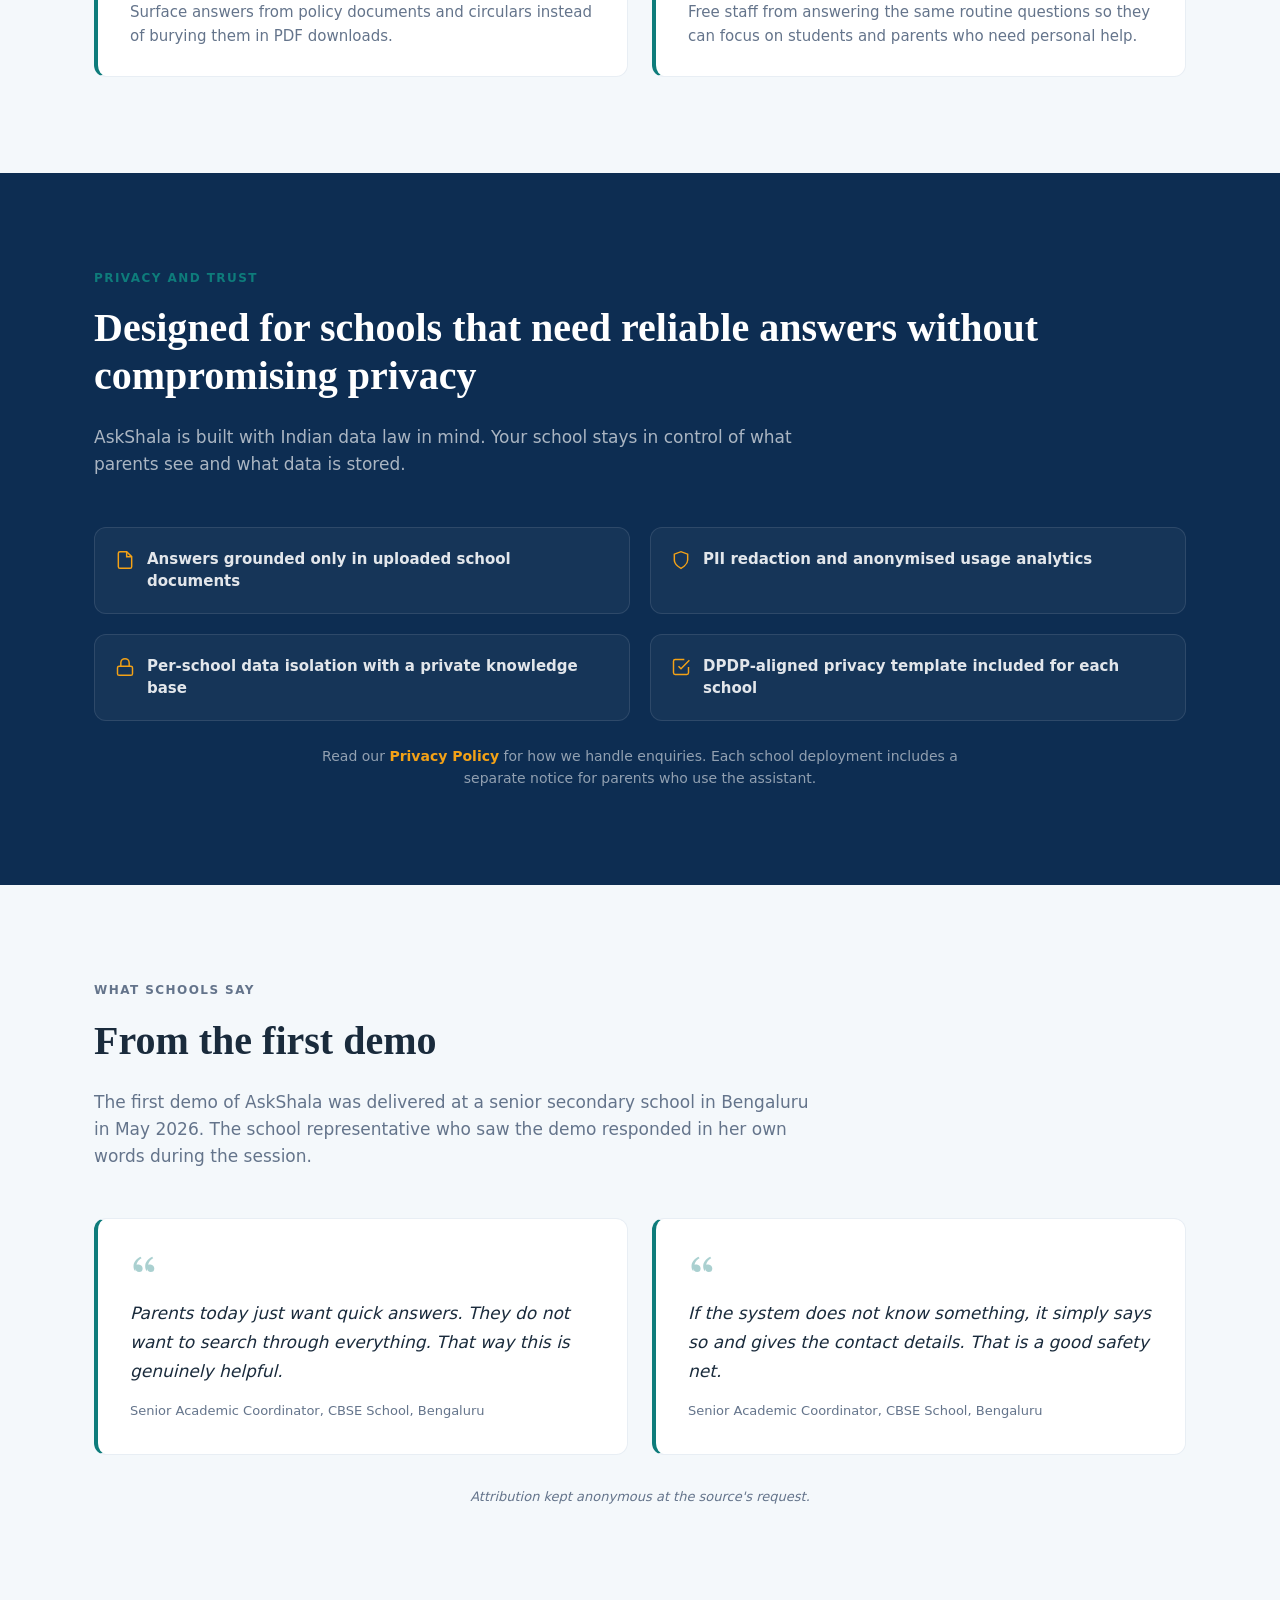
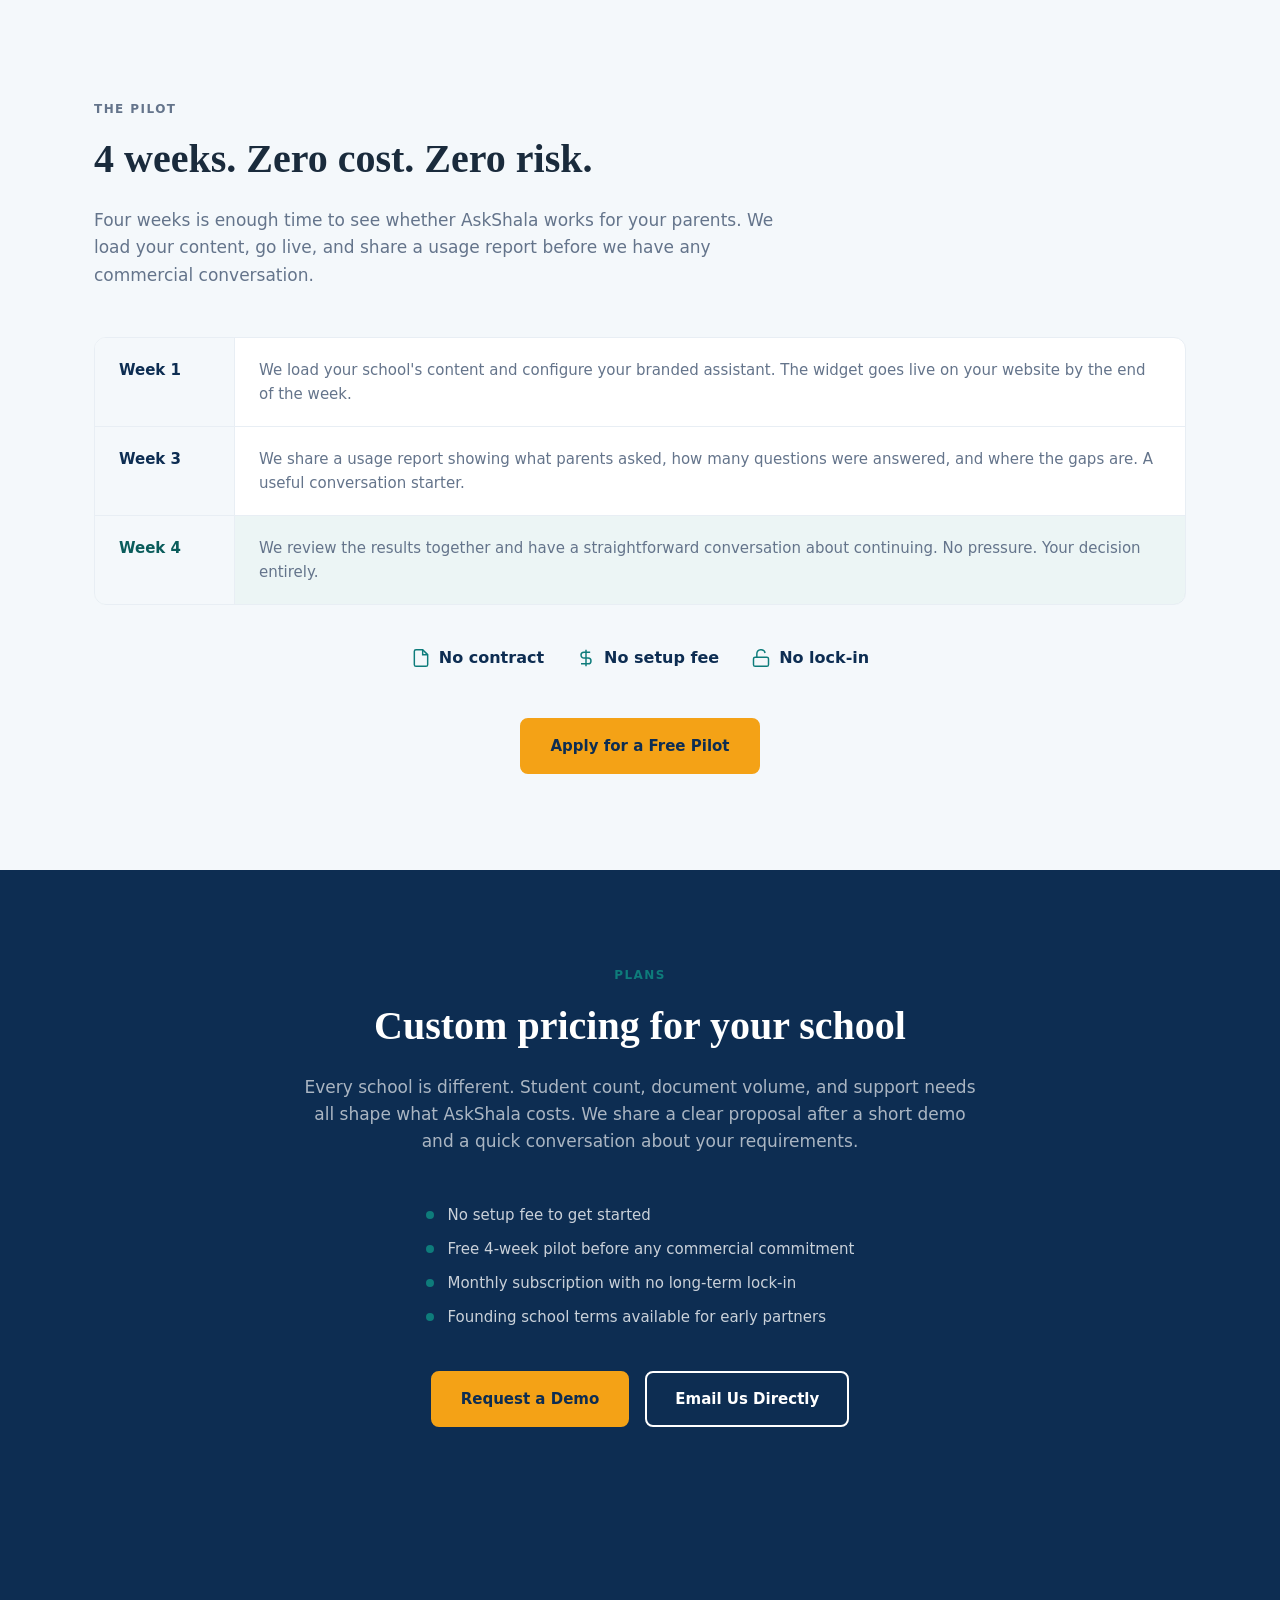
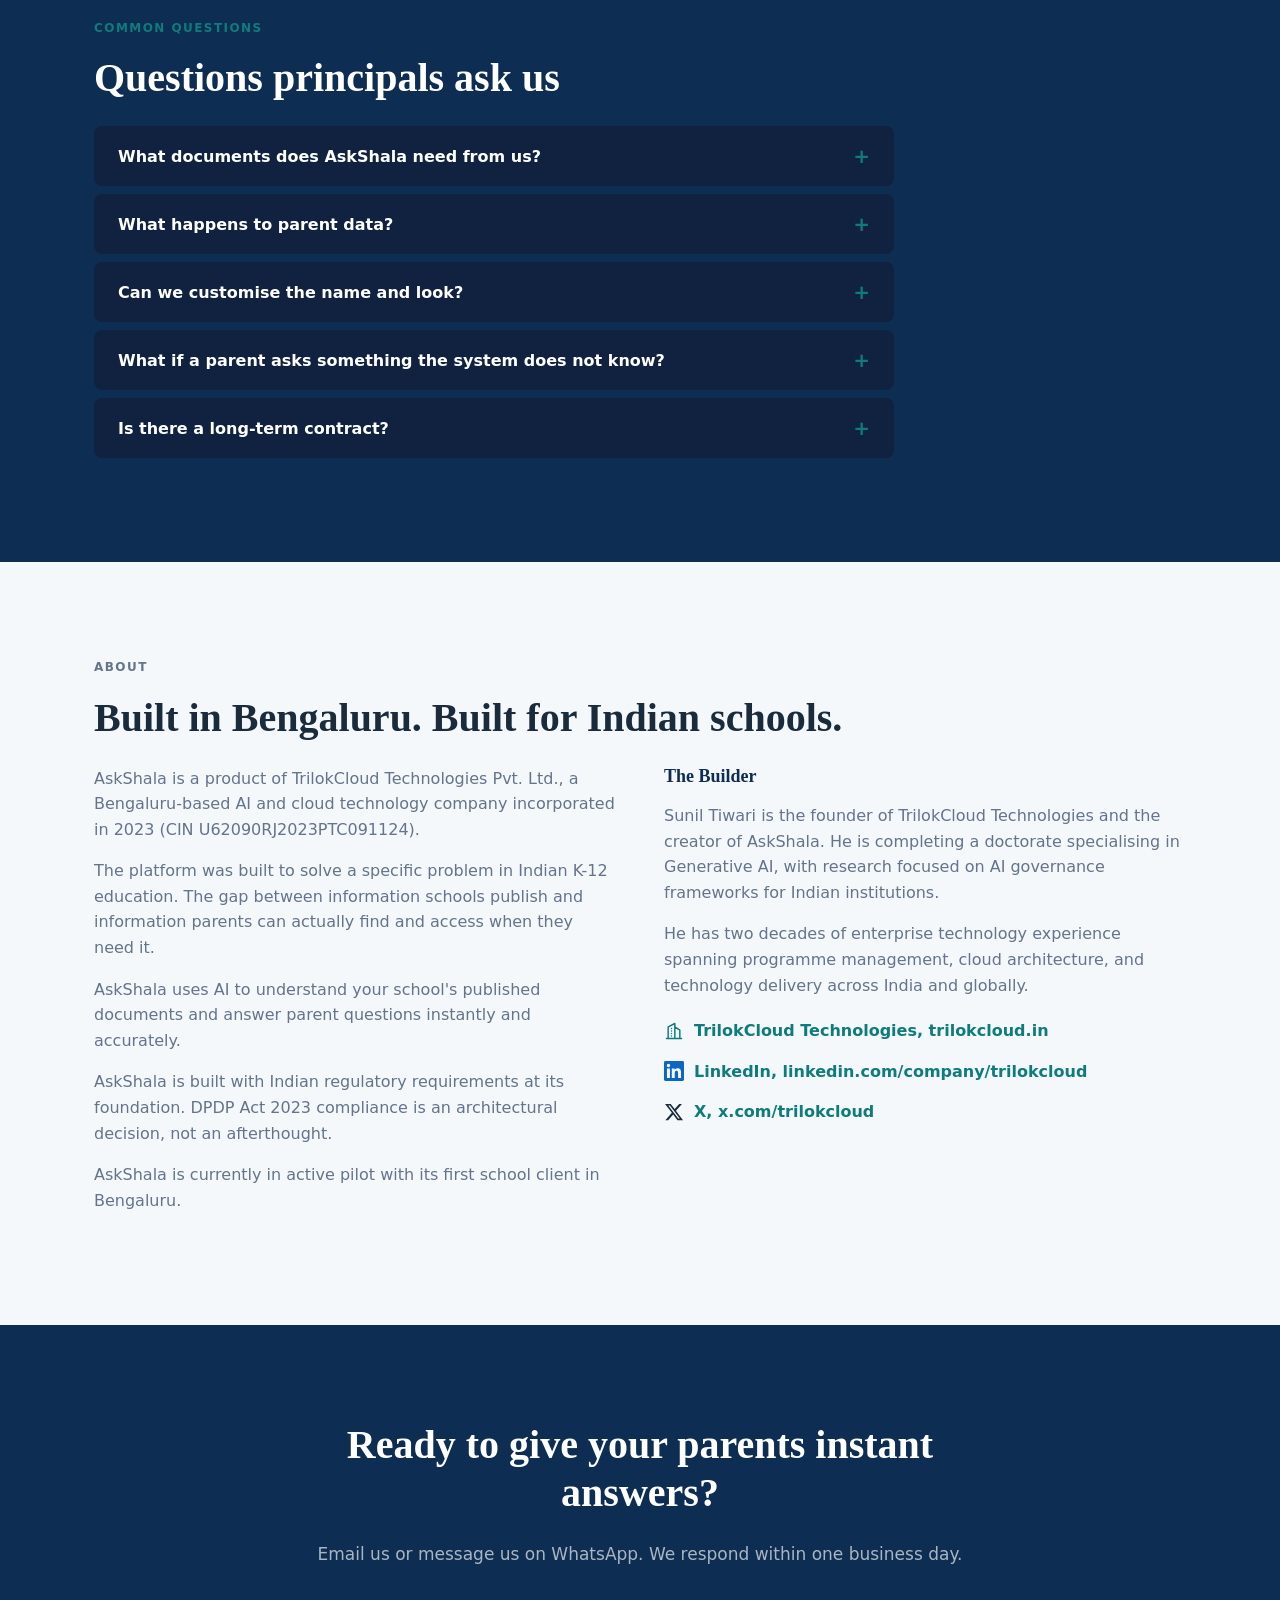
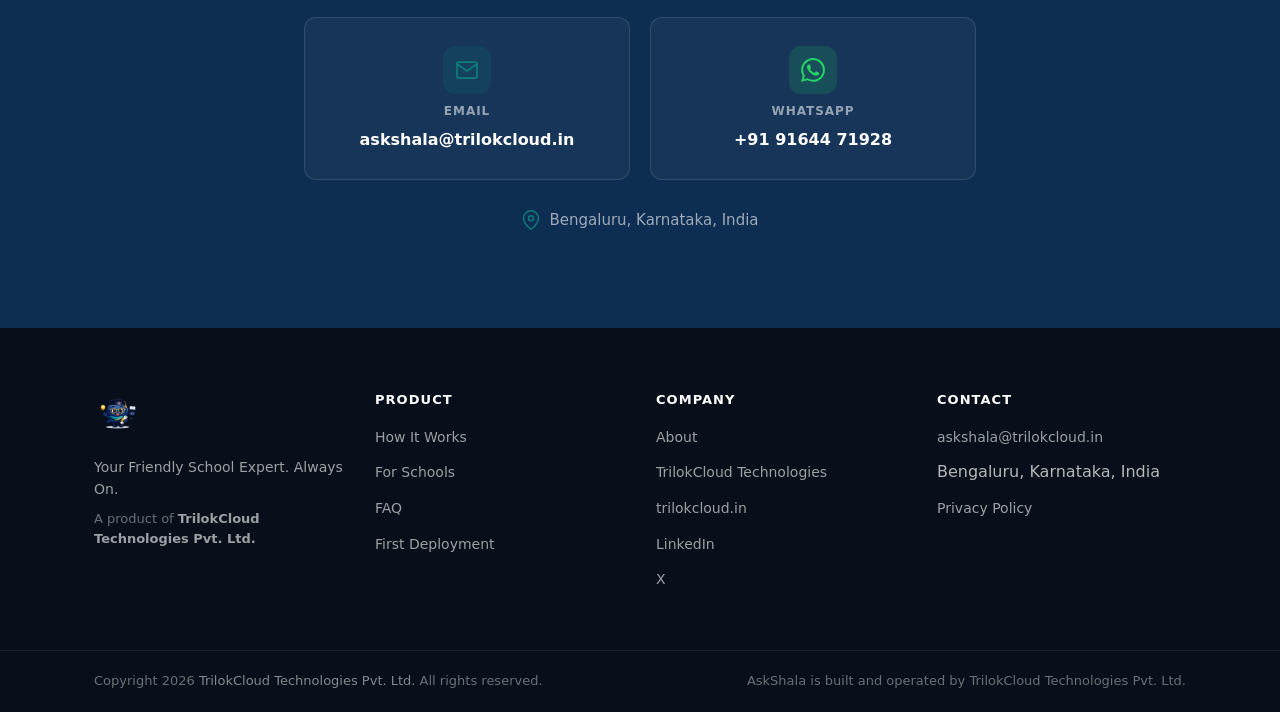
==== commit 6ad802a0: "Replace contact form with email and WhatsApp CTAs. Hide the demo form until the Google Sheets backen" ====
--- a/index.html
+++ b/index.html
@@ -455,7 +455,7 @@
           </li>
         </ul>
 
-        <p class="privacy-trust-note">Read how we handle contact form data on our <a href="privacy.html">Privacy Policy</a> page. Each school deployment includes a separate notice for parents who use the assistant.</p>
+        <p class="privacy-trust-note">Read our <a href="privacy.html">Privacy Policy</a> for how we handle enquiries. Each school deployment includes a separate notice for parents who use the assistant.</p>
       </div>
     </section>
 
@@ -647,8 +647,35 @@
     <section class="section section--dark fade-in" id="contact" aria-labelledby="contact-heading">
       <div class="container container--narrow">
         <h2 id="contact-heading" class="section-heading section-heading--light section-heading--center">Ready to give your parents instant answers?</h2>
-        <p class="section-intro section-intro--dark section-intro--center">Request a demo or ask us anything. We respond within one business day.</p>
-
+        <p class="section-intro section-intro--dark section-intro--center">Email us or message us on WhatsApp. We respond within one business day.</p>
+
+        <div class="contact-cta">
+          <a href="mailto:askshala@trilokcloud.in" class="contact-cta__card">
+            <span class="contact-cta__icon" aria-hidden="true">
+              <svg class="icon" viewBox="0 0 24 24" fill="none" stroke="currentColor" stroke-width="1.75" stroke-linecap="round" stroke-linejoin="round"><path d="M4 4h16c1.1 0 2 .9 2 2v12c0 1.1-.9 2-2 2H4c-1.1 0-2-.9-2-2V6c0-1.1.9-2 2-2z"/><path d="m22 6-10 7L2 6"/></svg>
+            </span>
+            <span class="contact-cta__label">Email</span>
+            <span class="contact-cta__value">askshala@trilokcloud.in</span>
+          </a>
+          <a href="https://wa.me/919164471928?text=Hi%2C%20I%20am%20interested%20in%20learning%20more%20about%20AskShala%20for%20my%20school."
+             class="contact-cta__card contact-cta__card--whatsapp"
+             target="_blank"
+             rel="noopener noreferrer">
+            <span class="contact-cta__icon contact-cta__icon--whatsapp" aria-hidden="true">
+              <svg class="icon" viewBox="0 0 24 24" fill="currentColor"><path d="M17.472 14.382c-.297-.149-1.758-.867-2.03-.967-.273-.099-.471-.148-.67.15-.197.297-.767.966-.94 1.164-.173.199-.347.223-.644.075-.297-.15-1.255-.463-2.39-1.475-.883-.788-1.48-1.761-1.653-2.059-.173-.297-.018-.458.13-.606.134-.133.298-.347.446-.52.149-.174.198-.298.298-.497.099-.198.05-.371-.025-.52-.075-.149-.669-1.612-.916-2.207-.242-.579-.487-.5-.669-.51-.173-.008-.371-.01-.57-.01-.198 0-.52.074-.792.372-.272.297-1.04 1.016-1.04 2.479 0 1.462 1.065 2.875 1.213 3.074.149.198 2.096 3.2 5.077 4.487.709.306 1.262.489 1.694.625.712.227 1.36.195 1.871.118.571-.085 1.758-.719 2.006-1.413.248-.694.248-1.289.173-1.413-.074-.124-.272-.198-.57-.347m-5.421 7.403h-.004a9.87 9.87 0 0 1-5.031-1.378l-.361-.214-3.741.982.998-3.648-.235-.374a9.86 9.86 0 0 1-1.51-5.26c.001-5.45 4.436-9.884 9.888-9.884 2.64 0 5.122 1.03 6.988 2.898a9.825 9.825 0 0 1 2.893 6.994c-.003 5.45-4.435 9.884-9.885 9.884m8.413-18.297A11.815 11.815 0 0 0 12.05 0C5.495 0 .16 5.335.157 11.892c0 2.096.547 4.142 1.588 5.945L.057 24l6.305-1.654a11.882 11.882 0 0 0 5.683 1.448h.005c6.554 0 11.89-5.335 11.893-11.893a11.821 11.821 0 0 0-3.48-8.413z"/></svg>
+            </span>
+            <span class="contact-cta__label">WhatsApp</span>
+            <span class="contact-cta__value">+91 91644 71928</span>
+          </a>
+        </div>
+
+        <p class="contact-cta__location">
+          <svg class="icon icon--contact" viewBox="0 0 24 24" fill="none" stroke="currentColor" stroke-width="1.75" aria-hidden="true"><path d="M21 10c0 7-9 13-9 13s-9-6-9-13a9 9 0 0 1 18 0z"/><circle cx="12" cy="10" r="3"/></svg>
+          Bengaluru, Karnataka, India
+        </p>
+
+        <!-- Contact form hidden until Google Sheets backend is configured -->
+        <div class="contact-form-wrap" hidden aria-hidden="true">
         <form class="contact-form" id="contact-form" novalidate>
           <div class="form-honeypot" aria-hidden="true">
             <label for="company_website">Company website</label>
@@ -721,25 +748,6 @@
         <div class="form-success" id="form-success" hidden role="status">
           <p>Thank you. We will be in touch within one business day. You can also reach us directly at <a href="mailto:askshala@trilokcloud.in">askshala@trilokcloud.in</a></p>
         </div>
-
-        <div class="contact-direct">
-          <p class="contact-direct__item">
-            <svg class="icon icon--contact" viewBox="0 0 24 24" fill="none" stroke="currentColor" stroke-width="1.75" aria-hidden="true"><path d="M4 4h16c1.1 0 2 .9 2 2v12c0 1.1-.9 2-2 2H4c-1.1 0-2-.9-2-2V6c0-1.1.9-2 2-2z"/><path d="m22 6-10 7L2 6"/></svg>
-            <a href="mailto:askshala@trilokcloud.in">askshala@trilokcloud.in</a>
-          </p>
-          <p class="contact-direct__item">
-            <svg class="icon icon--contact icon--whatsapp" viewBox="0 0 24 24" fill="currentColor" aria-hidden="true"><path d="M17.472 14.382c-.297-.149-1.758-.867-2.03-.967-.273-.099-.471-.148-.67.15-.197.297-.767.966-.94 1.164-.173.199-.347.223-.644.075-.297-.15-1.255-.463-2.39-1.475-.883-.788-1.48-1.761-1.653-2.059-.173-.297-.018-.458.13-.606.134-.133.298-.347.446-.52.149-.174.198-.298.298-.497.099-.198.05-.371-.025-.52-.075-.149-.669-1.612-.916-2.207-.242-.579-.487-.5-.669-.51-.173-.008-.371-.01-.57-.01-.198 0-.52.074-.792.372-.272.297-1.04 1.016-1.04 2.479 0 1.462 1.065 2.875 1.213 3.074.149.198 2.096 3.2 5.077 4.487.709.306 1.262.489 1.694.625.712.227 1.36.195 1.871.118.571-.085 1.758-.719 2.006-1.413.248-.694.248-1.289.173-1.413-.074-.124-.272-.198-.57-.347m-5.421 7.403h-.004a9.87 9.87 0 0 1-5.031-1.378l-.361-.214-3.741.982.998-3.648-.235-.374a9.86 9.86 0 0 1-1.51-5.26c.001-5.45 4.436-9.884 9.888-9.884 2.64 0 5.122 1.03 6.988 2.898a9.825 9.825 0 0 1 2.893 6.994c-.003 5.45-4.435 9.884-9.885 9.884m8.413-18.297A11.815 11.815 0 0 0 12.05 0C5.495 0 .16 5.335.157 11.892c0 2.096.547 4.142 1.588 5.945L.057 24l6.305-1.654a11.882 11.882 0 0 0 5.683 1.448h.005c6.554 0 11.89-5.335 11.893-11.893a11.821 11.821 0 0 0-3.48-8.413z"/></svg>
-            <a href="https://wa.me/919164471928?text=Hi%2C%20I%20am%20interested%20in%20learning%20more%20about%20AskShala%20for%20my%20school."
-               target="_blank"
-               rel="noopener"
-               class="whatsapp-link">
-              WhatsApp us for a faster response
-            </a>
-          </p>
-          <p class="contact-direct__item">
-            <svg class="icon icon--contact" viewBox="0 0 24 24" fill="none" stroke="currentColor" stroke-width="1.75" aria-hidden="true"><path d="M21 10c0 7-9 13-9 13s-9-6-9-13a9 9 0 0 1 18 0z"/><circle cx="12" cy="10" r="3"/></svg>
-            Bengaluru, Karnataka, India
-          </p>
         </div>
       </div>
     </section>
--- a/style.css
+++ b/style.css
@@ -1243,7 +1243,85 @@
   color: var(--text-dark);
 }
 
-/* Contact Form */
+/* Contact */
+.contact-cta {
+  display: grid;
+  grid-template-columns: repeat(2, 1fr);
+  gap: 20px;
+  margin-bottom: 28px;
+}
+
+.contact-cta__card {
+  display: flex;
+  flex-direction: column;
+  align-items: center;
+  text-align: center;
+  gap: 8px;
+  padding: 28px 24px;
+  background: rgba(255, 255, 255, 0.04);
+  border: 1px solid rgba(255, 255, 255, 0.12);
+  border-radius: var(--radius-card);
+  text-decoration: none;
+  transition: border-color var(--transition), background var(--transition), transform var(--transition);
+}
+
+.contact-cta__card:hover {
+  background: rgba(255, 255, 255, 0.07);
+  border-color: var(--teal);
+  transform: translateY(-2px);
+}
+
+.contact-cta__card--whatsapp:hover {
+  border-color: #25D366;
+}
+
+.contact-cta__icon {
+  display: flex;
+  align-items: center;
+  justify-content: center;
+  width: 48px;
+  height: 48px;
+  border-radius: 12px;
+  background: rgba(14, 124, 123, 0.18);
+  color: var(--teal);
+}
+
+.contact-cta__icon .icon {
+  width: 24px;
+  height: 24px;
+}
+
+.contact-cta__icon--whatsapp {
+  background: rgba(37, 211, 102, 0.15);
+  color: #25D366;
+}
+
+.contact-cta__label {
+  font-size: 0.75rem;
+  font-weight: 700;
+  letter-spacing: 0.08em;
+  text-transform: uppercase;
+  color: rgba(255, 255, 255, 0.55);
+}
+
+.contact-cta__value {
+  font-size: 1rem;
+  font-weight: 600;
+  color: var(--white);
+  line-height: 1.4;
+}
+
+.contact-cta__location {
+  display: flex;
+  align-items: center;
+  justify-content: center;
+  gap: 8px;
+  font-size: 0.9375rem;
+  color: rgba(255, 255, 255, 0.6);
+  margin: 0;
+}
+
+/* Contact Form (hidden until backend configured) */
 .contact-form { margin-bottom: 32px; }
 .form-row { display: grid; grid-template-columns: 1fr 1fr; gap: 20px; }
 .form-group { margin-bottom: 20px; }
@@ -1566,6 +1644,7 @@
   .timeline__row { grid-template-columns: 1fr; }
   .timeline__week { border-right: none; border-bottom: 1px solid var(--border-light); padding-bottom: 12px; }
   .form-row { grid-template-columns: 1fr; }
+  .contact-cta { grid-template-columns: 1fr; }
   .footer-grid { grid-template-columns: 1fr; }
   .footer-bar__inner { flex-direction: column; text-align: center; }
   .hero__chip { font-size: 0.6875rem; padding: 6px 10px; }
